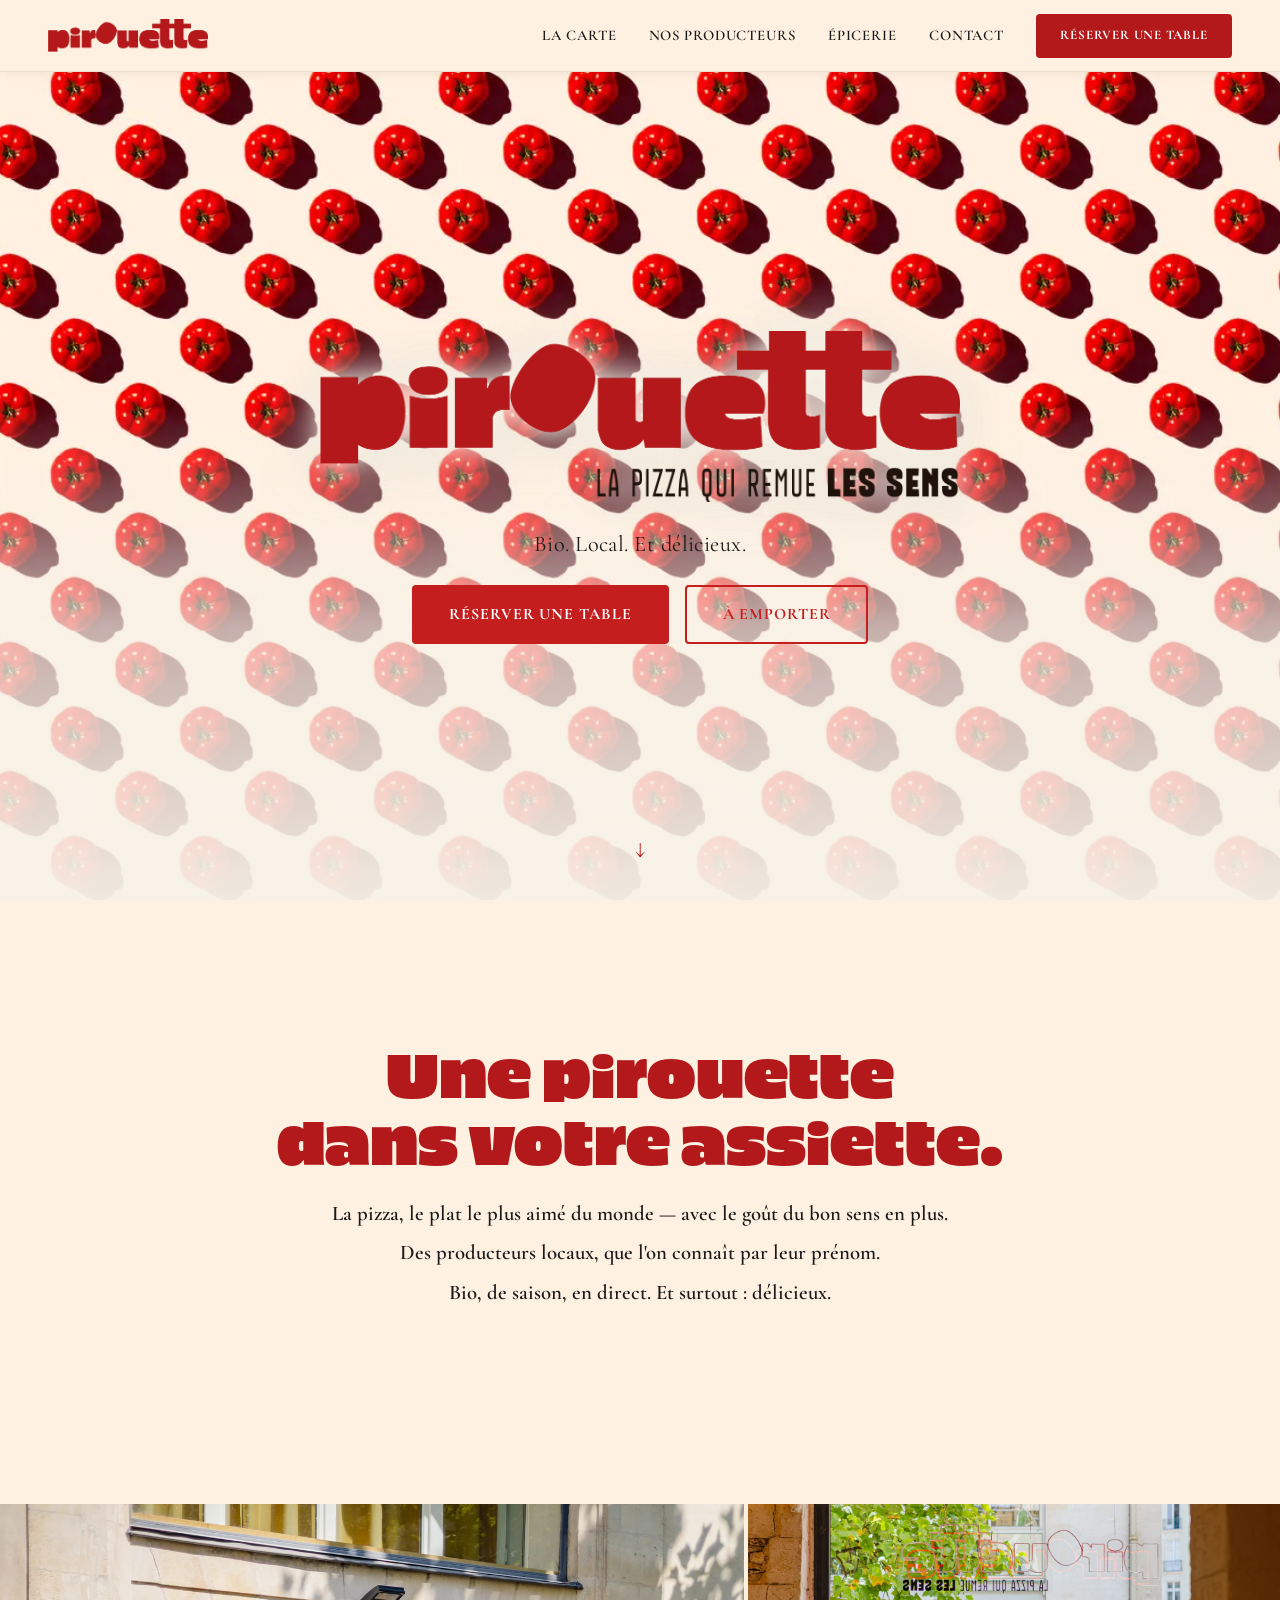
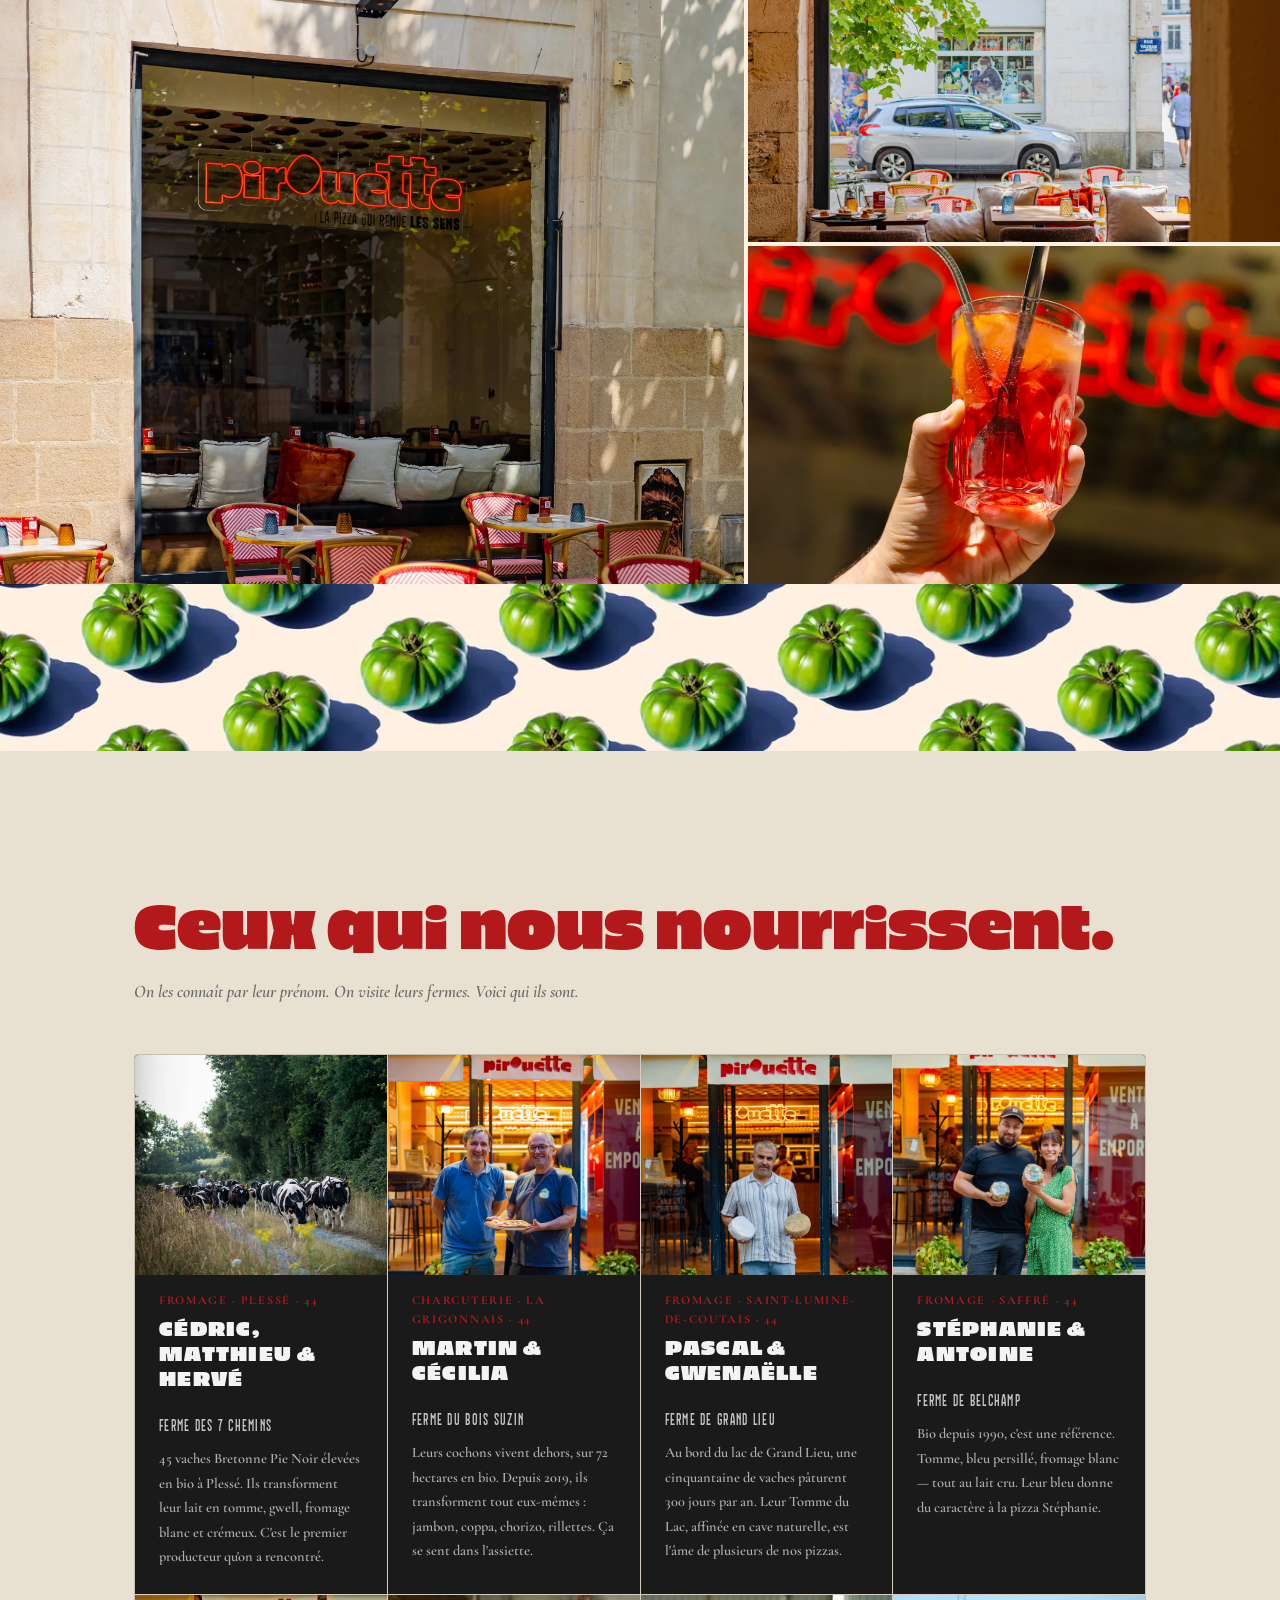
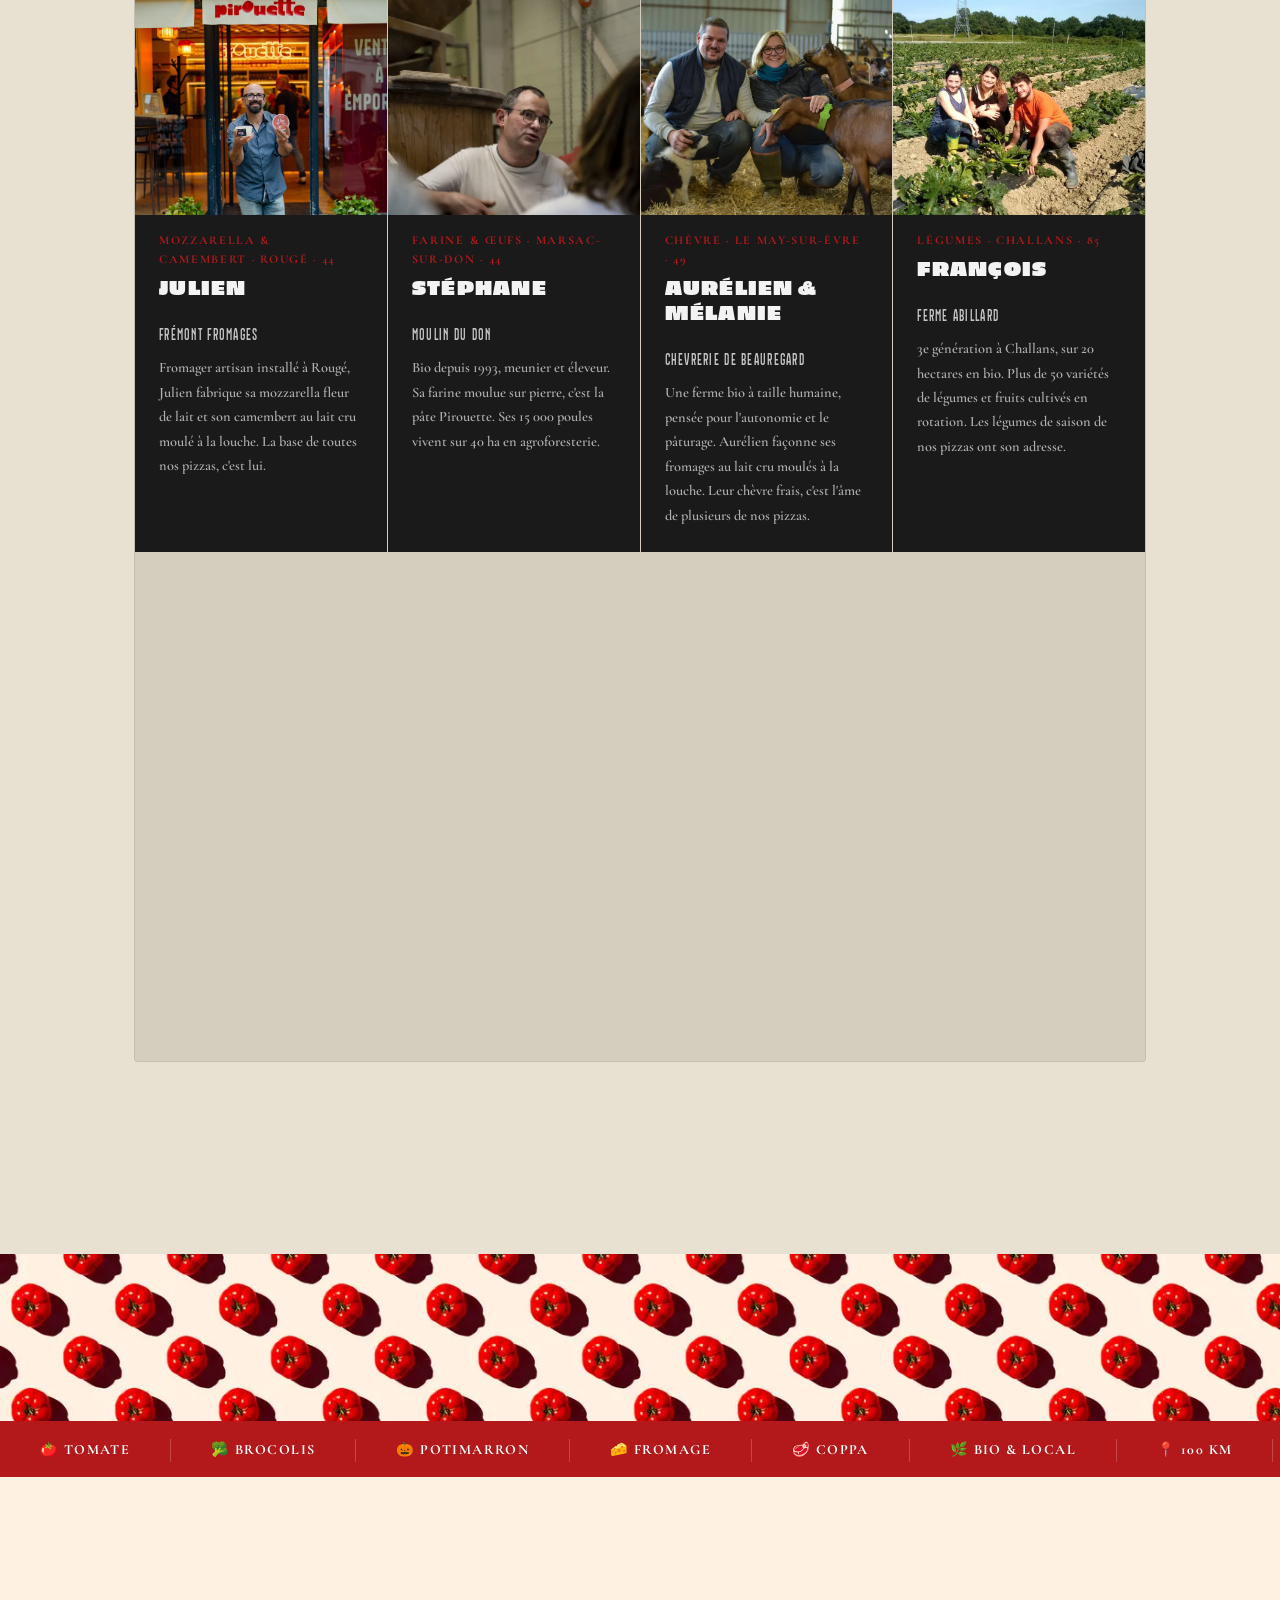
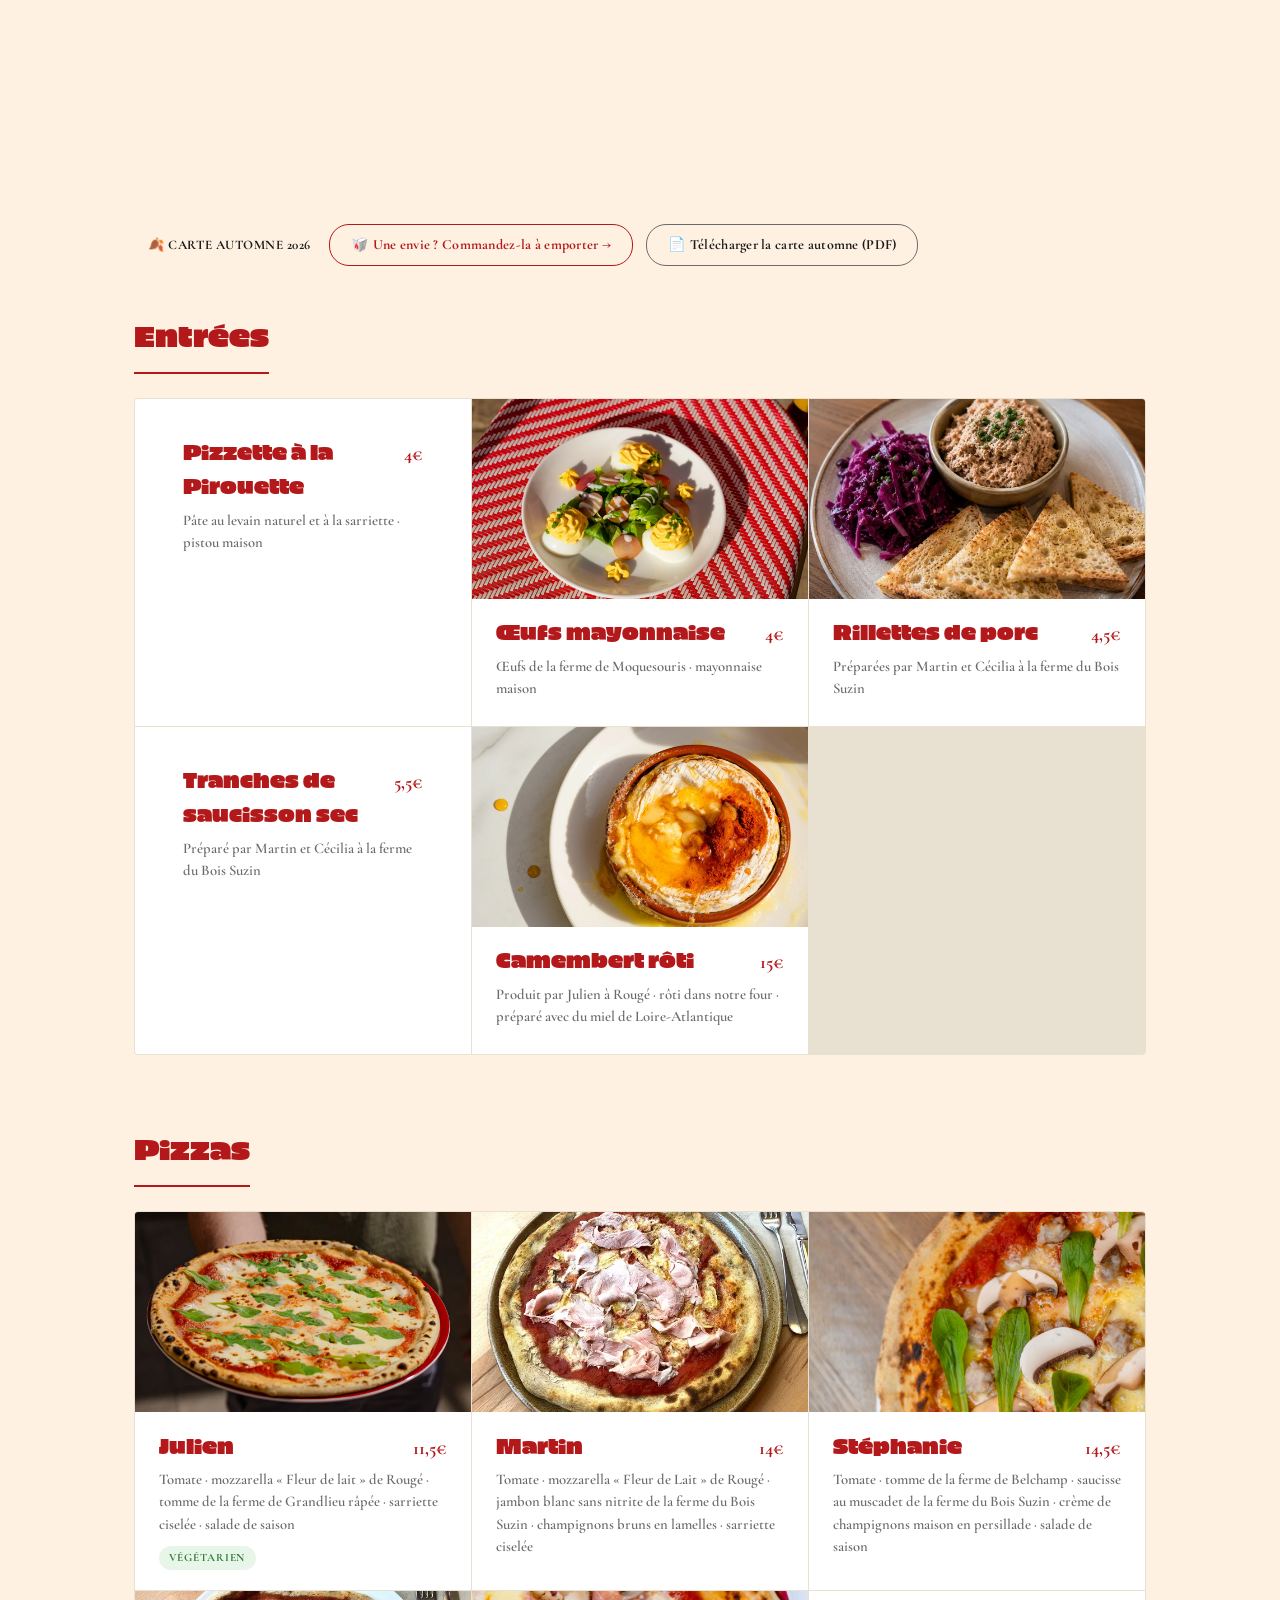
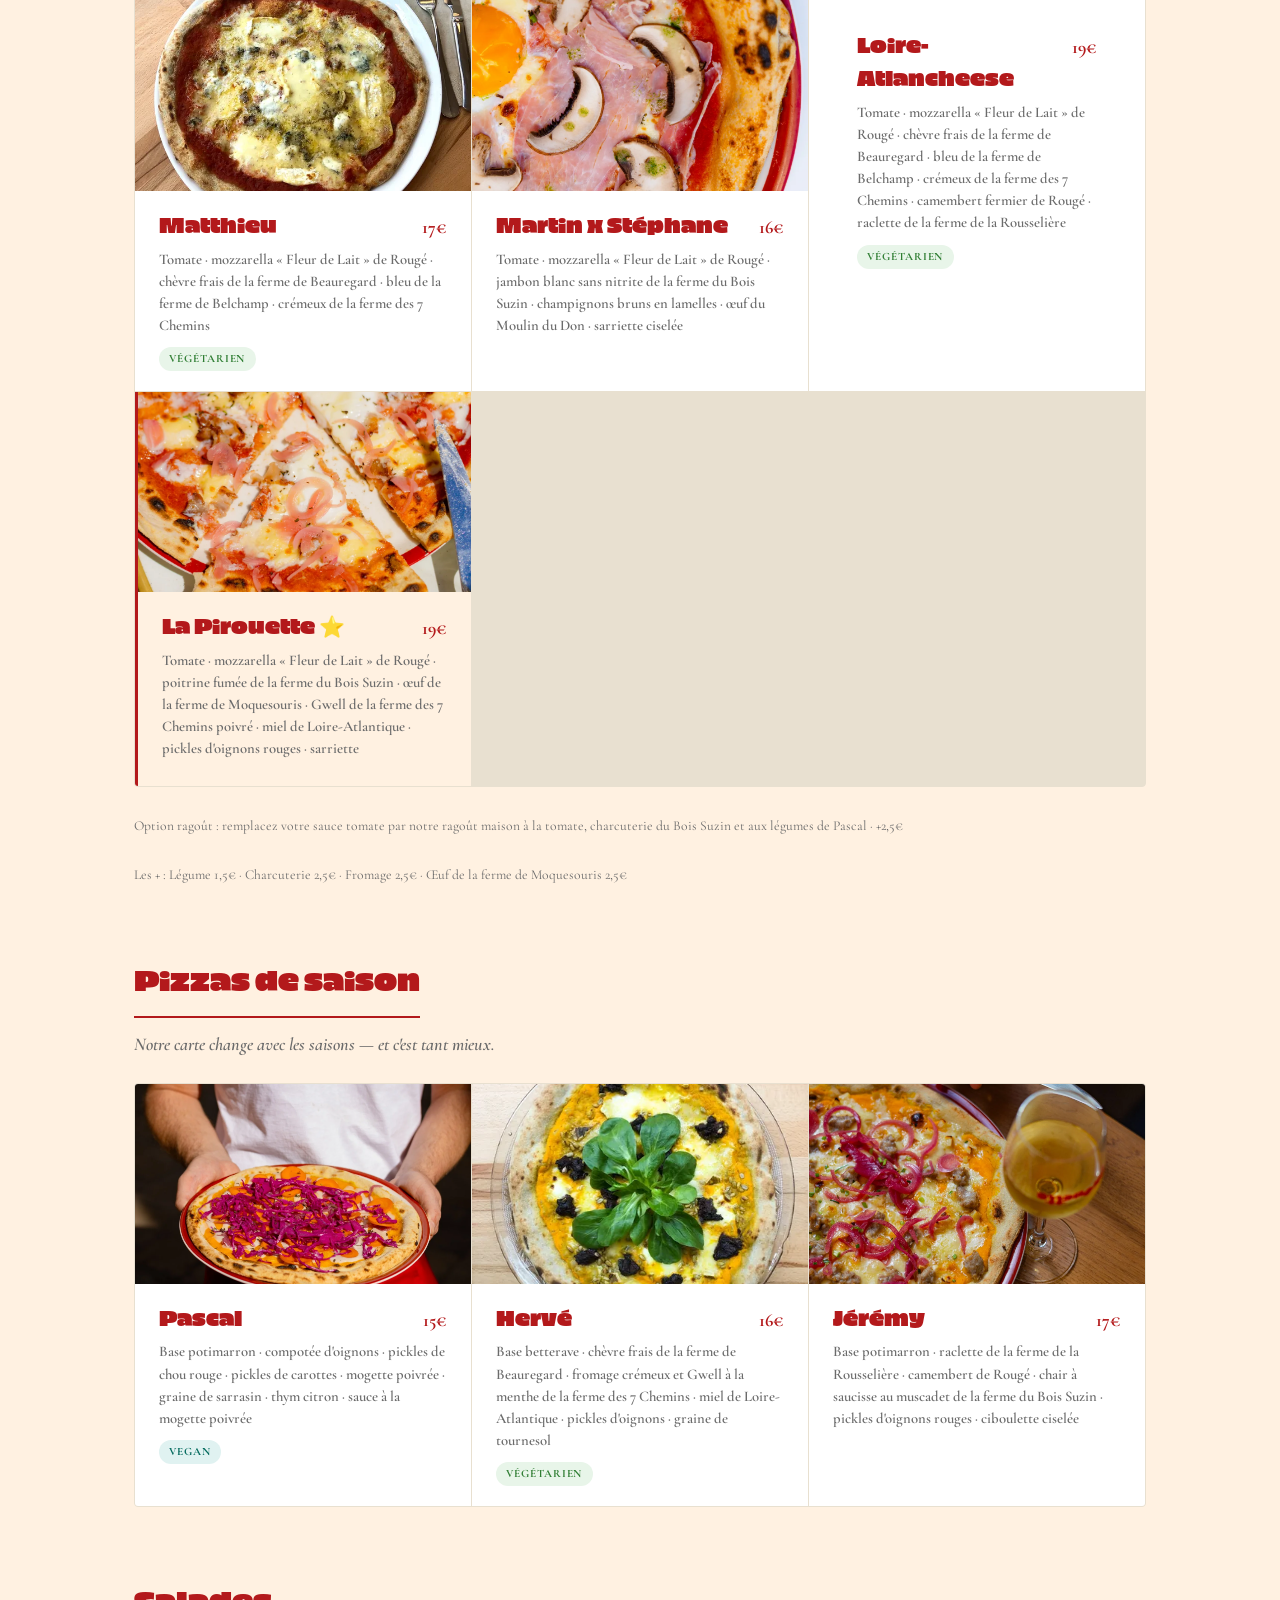
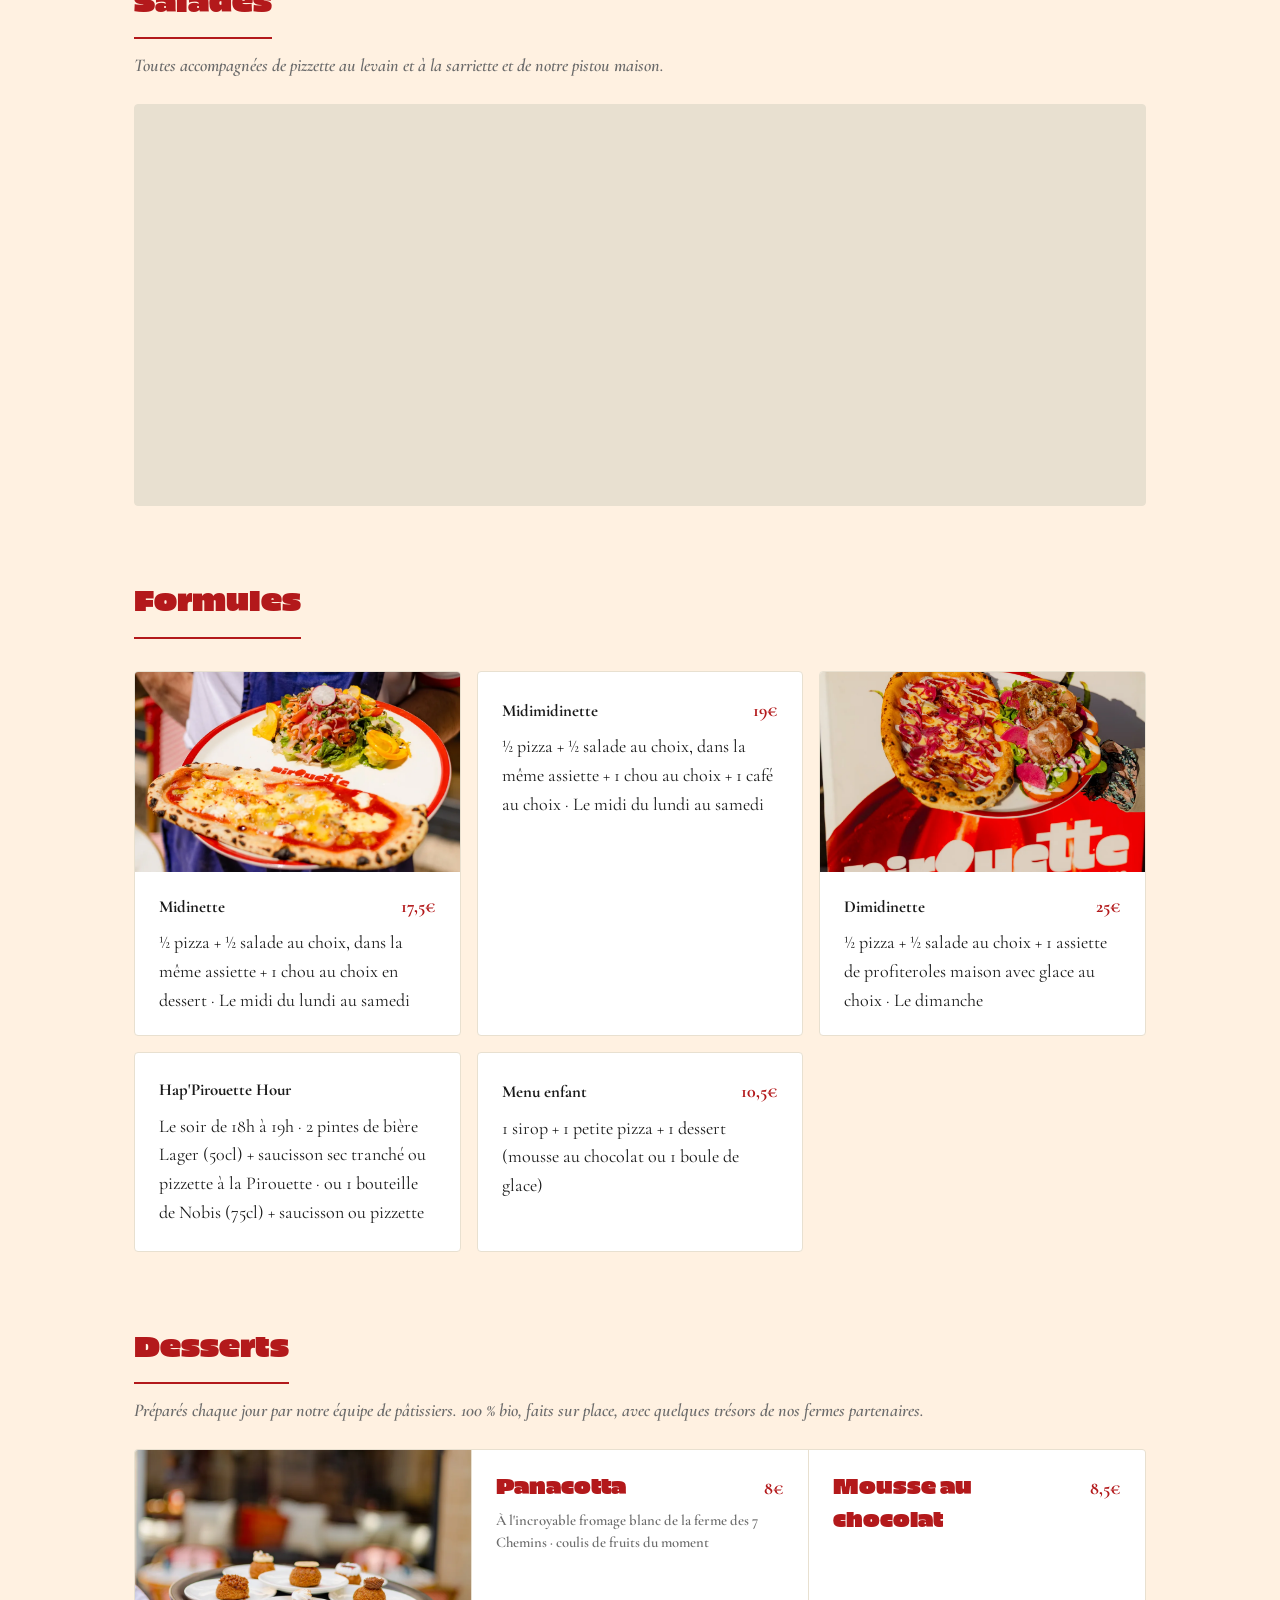
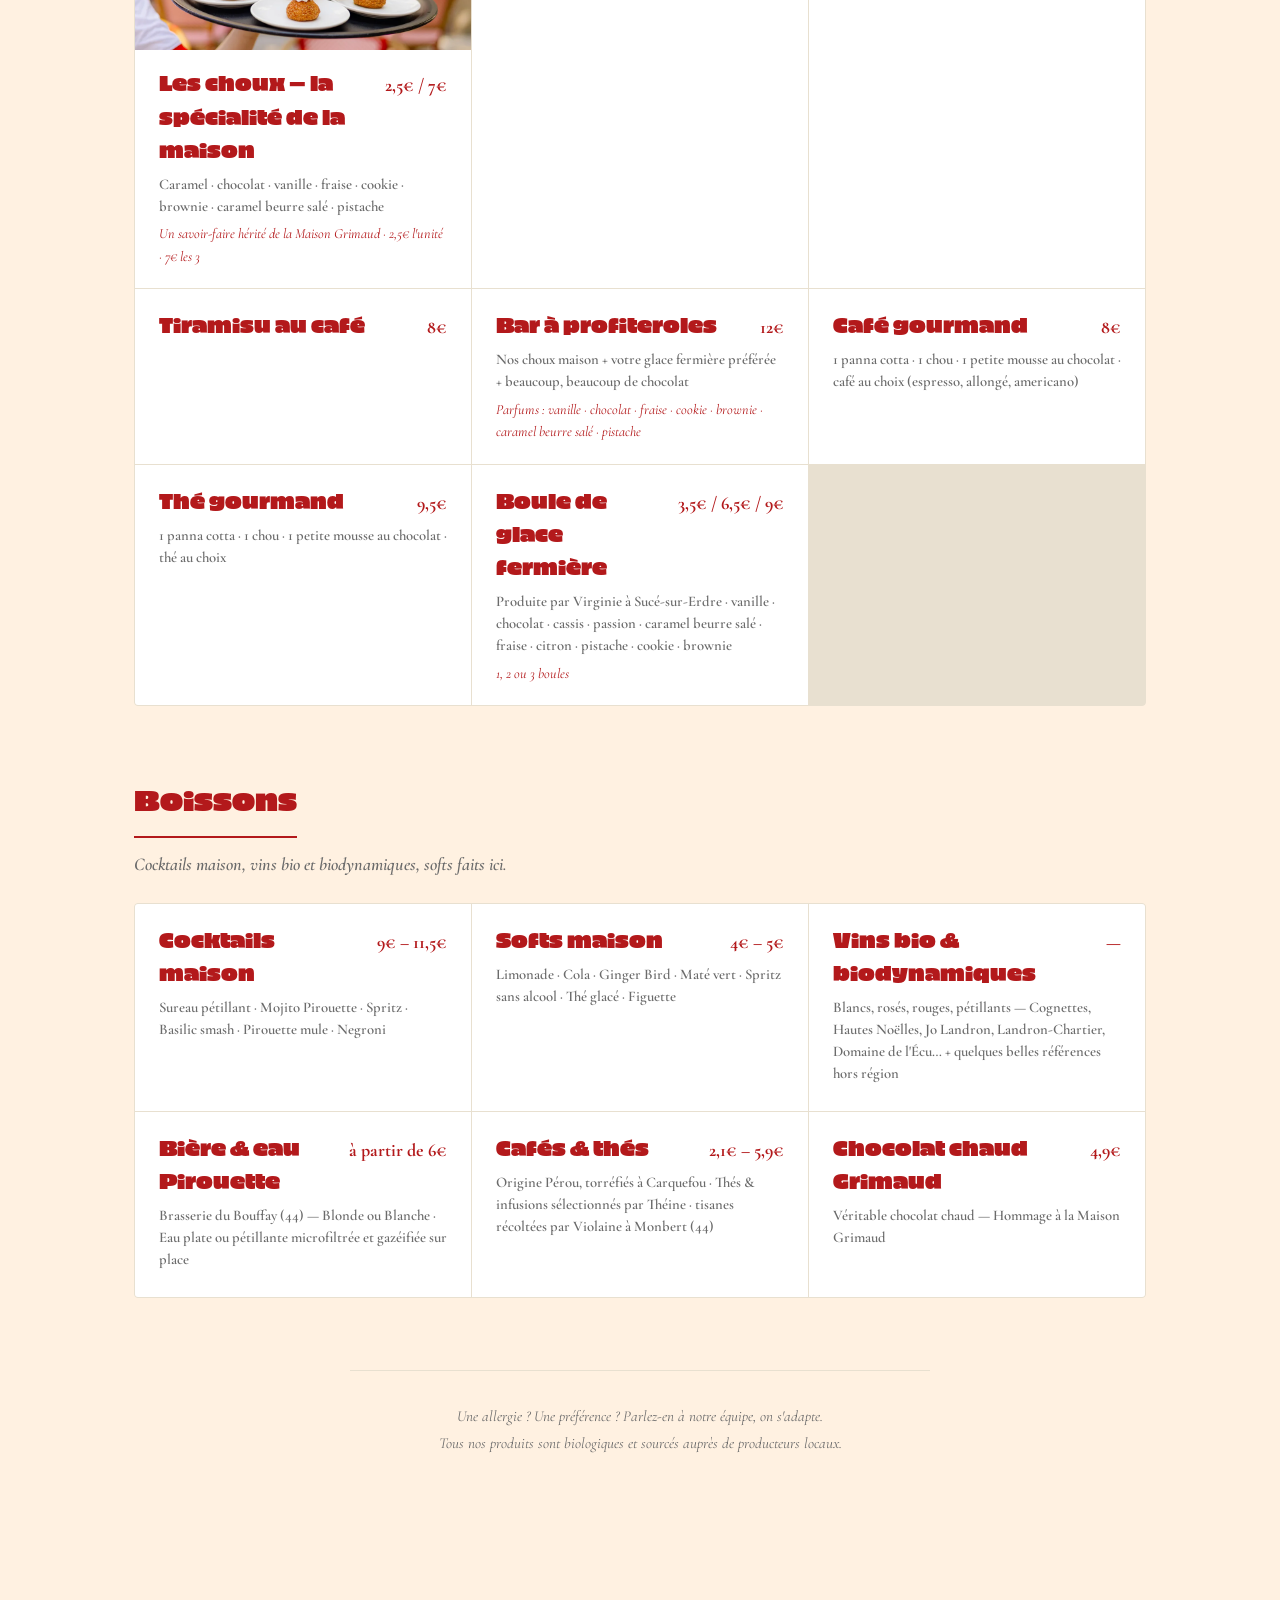
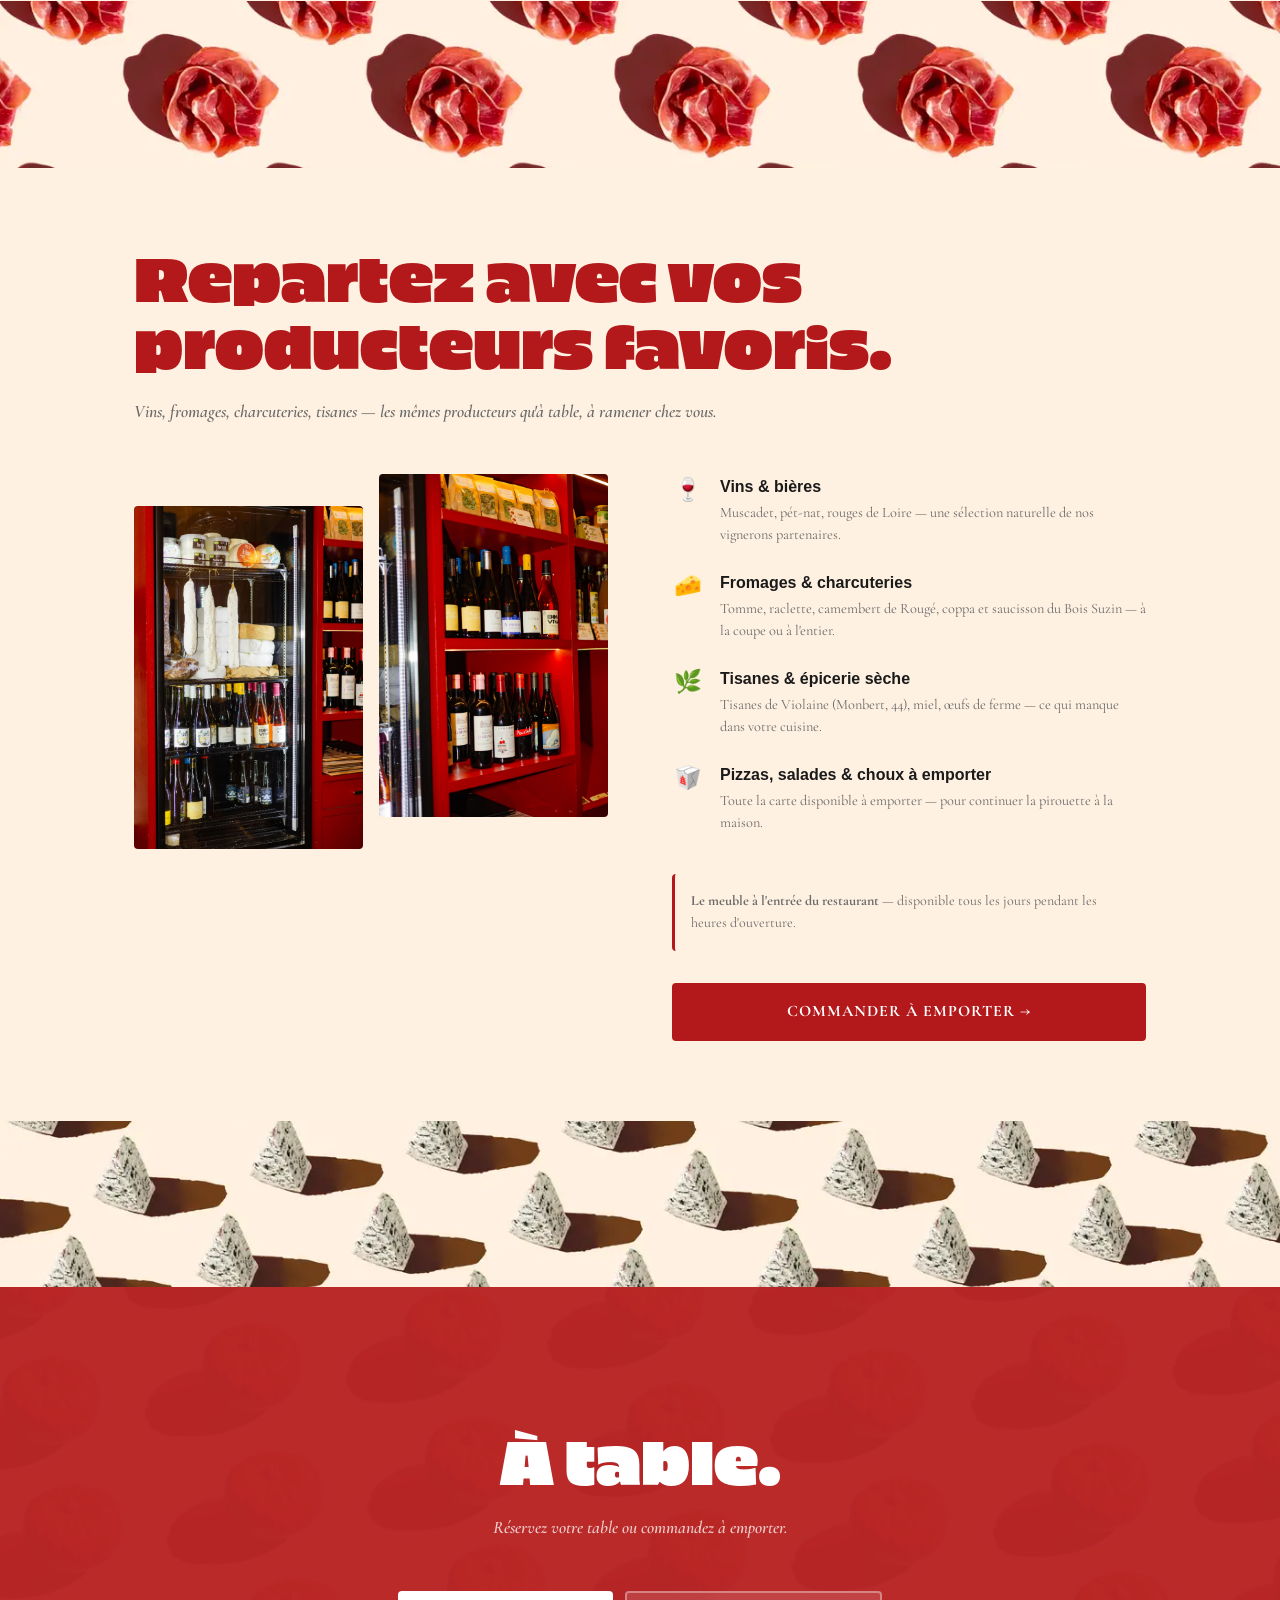
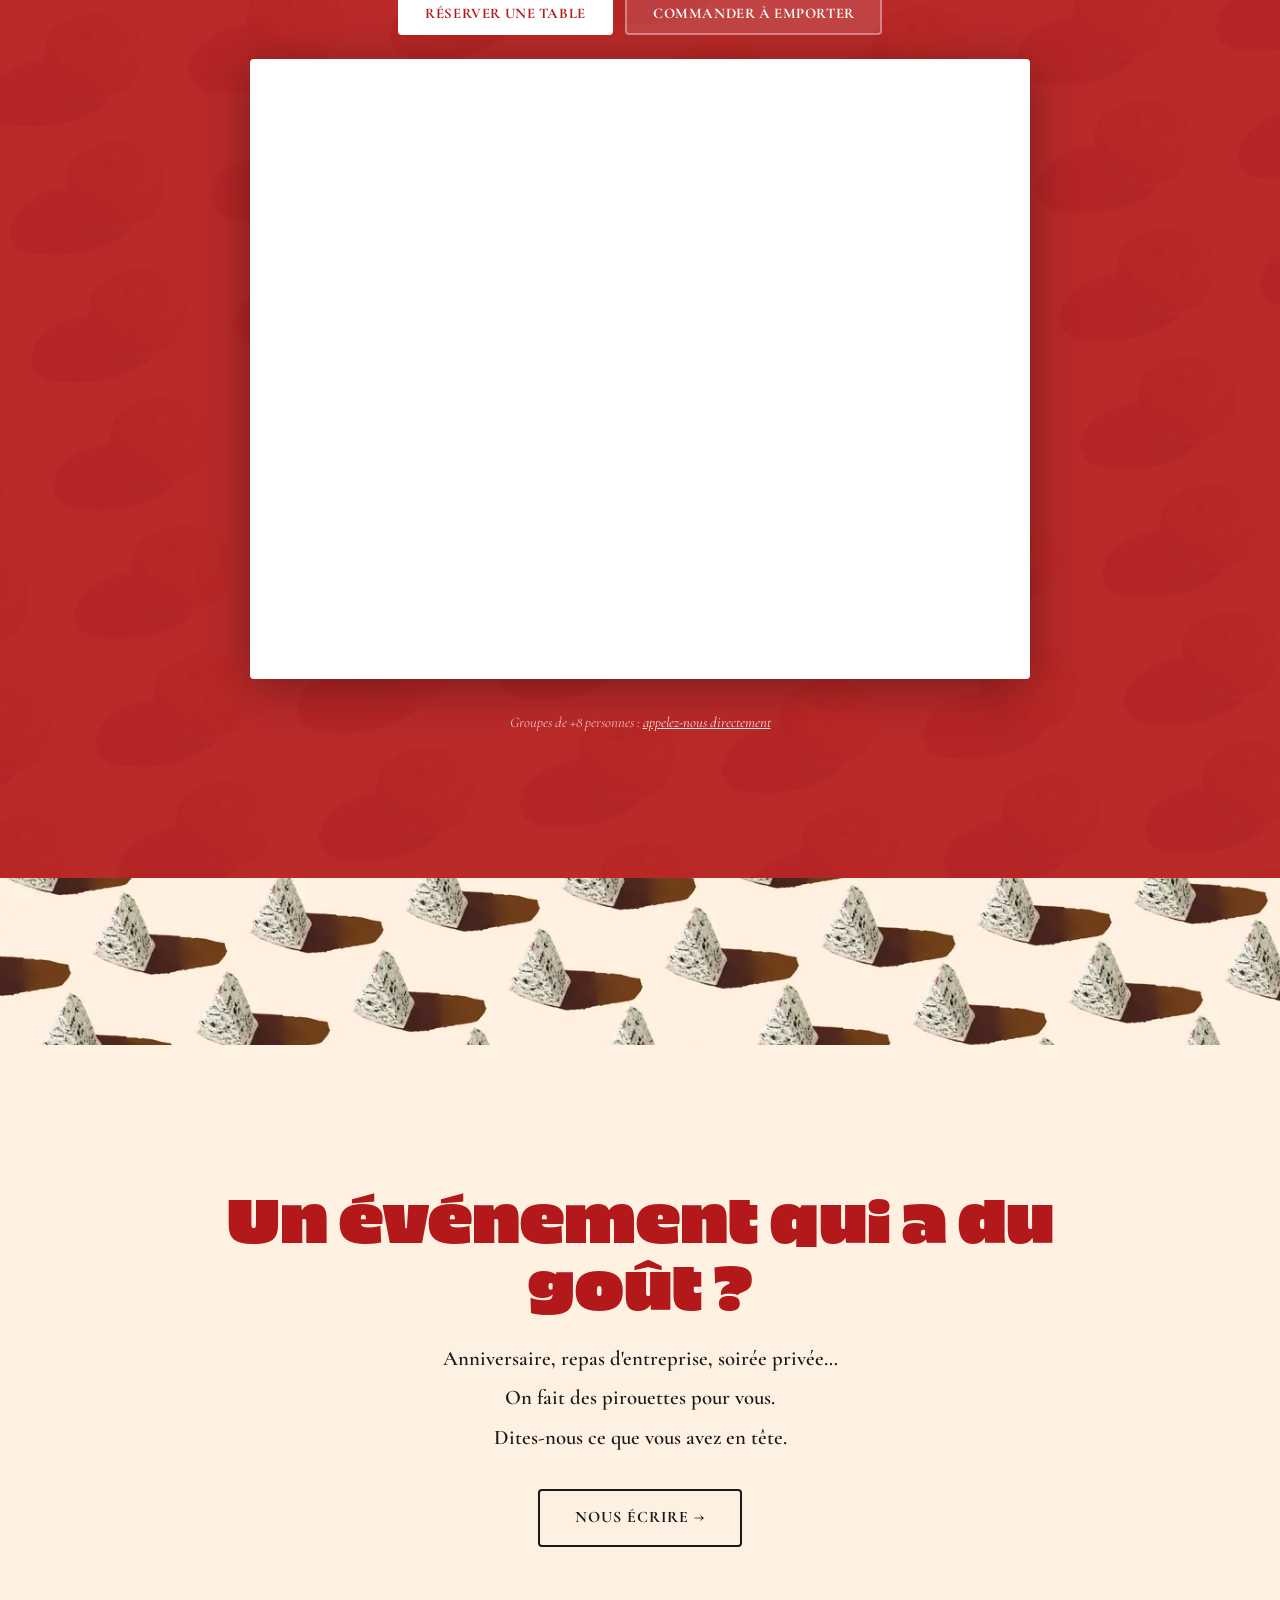
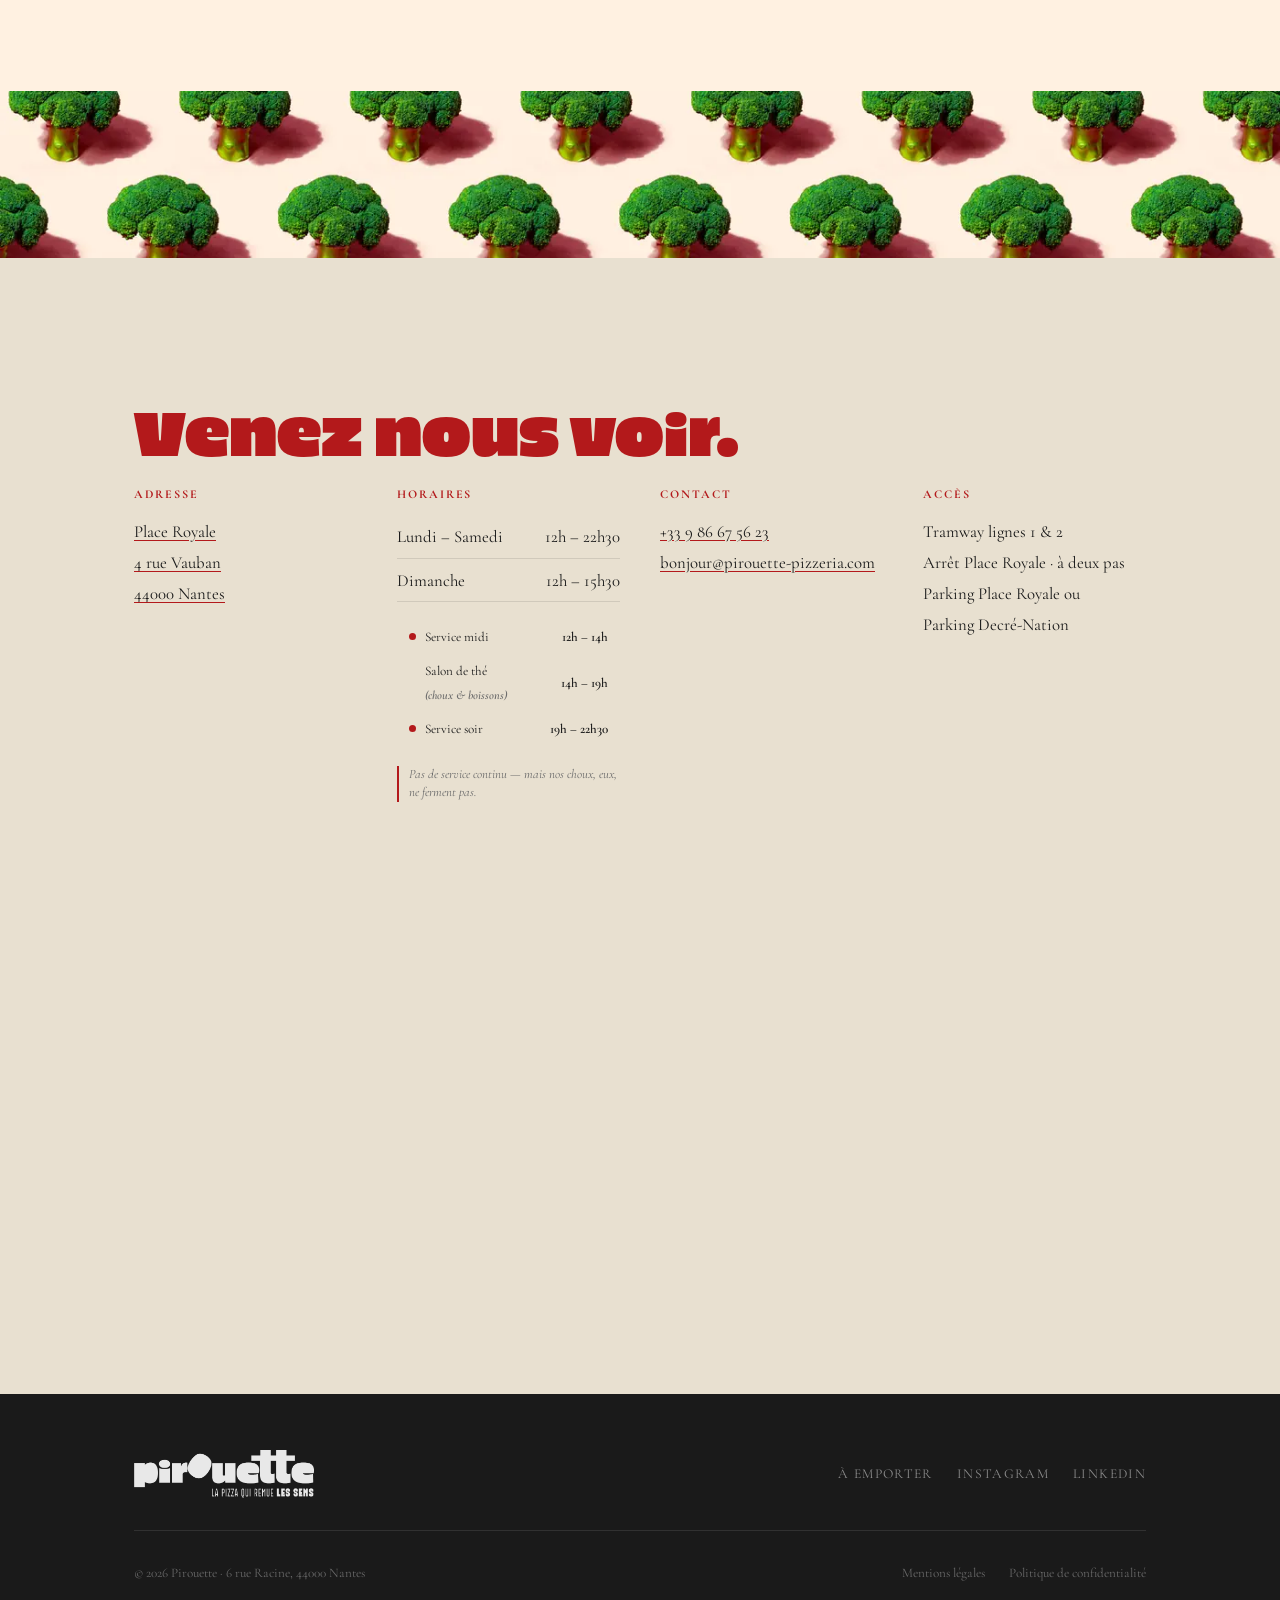
==== index.html @ c12cd7f9 "Photos : œufs mayonnaise, Martin x Stéphane, Stéphanie, Julien, Dimidinette" ====
<!DOCTYPE html>
<html lang="fr">
<head>
  <meta charset="UTF-8" />
  <meta name="viewport" content="width=device-width, initial-scale=1.0" />
  <title>Pirouette — La pizza qui remue les sens · Nantes</title>
  <meta name="description" content="Pizzeria à Nantes. Pizzas au levain, produits bio et locaux sourcés en direct auprès de producteurs locaux. Réservation en ligne." />
  <link rel="canonical" href="https://www.pirouette-pizzeria.com/" />

  <!-- Open Graph — partage WhatsApp, LinkedIn, Facebook -->
  <meta property="og:type"        content="restaurant" />
  <meta property="og:site_name"   content="Pirouette" />
  <meta property="og:locale"      content="fr_FR" />
  <meta property="og:url"         content="https://www.pirouette-pizzeria.com/" />
  <meta property="og:title"       content="Pirouette — La pizza qui remue les sens · Nantes" />
  <meta property="og:description" content="Pizzas au levain, produits bio et locaux à moins de 100 km. Des producteurs que l'on connaît par leur prénom. Place Royale, Nantes." />
  <meta property="og:image"       content="https://www.pirouette-pizzeria.com/assets/og-image.jpg" />
  <meta property="og:image:width"  content="1200" />
  <meta property="og:image:height" content="630" />
  <meta property="og:image:alt"   content="Pirouette — Pizzeria à Nantes" />

  <!-- Twitter Card (utilisé aussi par WhatsApp et iMessage) -->
  <meta name="twitter:card"        content="summary_large_image" />
  <meta name="twitter:title"       content="Pirouette — La pizza qui remue les sens · Nantes" />
  <meta name="twitter:description" content="Pizzas au levain, produits bio et locaux à moins de 100 km. Place Royale, Nantes." />
  <meta name="twitter:image"       content="https://www.pirouette-pizzeria.com/assets/og-image.jpg" />
  <!-- Google Analytics GA4 -->
  <script async src="https://www.googletagmanager.com/gtag/js?id=G-47CC5P32QP"></script>
  <script>
    window.dataLayer = window.dataLayer || [];
    function gtag(){dataLayer.push(arguments);}
    gtag('js', new Date());
    gtag('config', 'G-47CC5P32QP');
  </script>

  <script src="https://identity.netlify.com/v1/netlify-identity-widget.js"></script>
  <link rel="preconnect" href="https://fonts.googleapis.com" />
  <link rel="preconnect" href="https://fonts.gstatic.com" crossorigin />
  <link rel="preload" as="style" href="https://fonts.googleapis.com/css2?family=Cormorant+Garamond:ital,wght@0,400;0,600;0,700;1,400;1,600&display=swap" />
  <link href="https://fonts.googleapis.com/css2?family=Cormorant+Garamond:ital,wght@0,400;0,600;0,700;1,400;1,600&display=swap" rel="stylesheet" media="print" onload="this.media='all'" />
  <noscript><link href="https://fonts.googleapis.com/css2?family=Cormorant+Garamond:ital,wght@0,400;0,600;0,700;1,400;1,600&display=swap" rel="stylesheet" /></noscript>
  <link rel="icon" type="image/x-icon" href="assets/favicon.ico" />
  <link rel="icon" type="image/png" sizes="200x200" href="assets/favicon-200.png" />
  <link rel="apple-touch-icon" href="assets/favicon-200.png" />
  <link rel="stylesheet" href="style.css" />

  <!-- Données structurées JSON-LD — Restaurant -->
  <script type="application/ld+json">
  {
    "@context": "https://schema.org",
    "@type": "Restaurant",
    "name": "Pirouette",
    "legalName": "PHILIA",
    "description": "Pizzeria à Nantes. Pizzas au levain naturel, produits bio et locaux sourcés en direct auprès de producteurs à moins de 100 km.",
    "url": "https://www.pirouette-pizzeria.com",
    "telephone": "+33986675623",
    "email": "bonjour@pirouette-pizzeria.com",
    "servesCuisine": ["Pizza", "Cuisine italienne", "Bio & local"],
    "priceRange": "€€",
    "acceptsReservations": true,
    "currenciesAccepted": "EUR",
    "address": {
      "@type": "PostalAddress",
      "streetAddress": "6 rue Racine",
      "addressLocality": "Nantes",
      "postalCode": "44000",
      "addressCountry": "FR"
    },
    "geo": {
      "@type": "GeoCoordinates",
      "latitude": 47.2150,
      "longitude": -1.5588
    },
    "openingHoursSpecification": [
      {
        "@type": "OpeningHoursSpecification",
        "dayOfWeek": ["Monday","Tuesday","Wednesday","Thursday","Friday","Saturday"],
        "opens": "12:00",
        "closes": "22:30"
      },
      {
        "@type": "OpeningHoursSpecification",
        "dayOfWeek": ["Sunday"],
        "opens": "12:00",
        "closes": "15:30"
      }
    ],
    "sameAs": [
      "https://www.instagram.com/pirouette.nantes/",
      "https://www.linkedin.com/company/pirouette-pizzeria"
    ],
    "image": "https://www.pirouette-pizzeria.com/assets/logo-signat.png",
    "logo": "https://www.pirouette-pizzeria.com/assets/logo-seul.png",
    "menu": "https://www.pirouette-pizzeria.com/#carte",
    "hasMap": "https://maps.app.goo.gl/W5QTyNeT8FnSxZEU7"
  }
  </script>
</head>
<body>

  <!-- NAV -->
  <nav class="nav" id="nav">
    <a href="#hero" class="nav__logo">
      <picture><source srcset="assets/logo-seul.webp" type="image/webp"><img src="assets/logo-seul.png" alt="Pirouette" /></picture>
    </a>
    <ul class="nav__links">
      <li><a href="#carte">La carte</a></li>
      <li><a href="#producteurs">Nos producteurs</a></li>
      <li><a href="#epicerie">Épicerie</a></li>
      <li><a href="#infos">Contact</a></li>
    </ul>
    <a href="https://foodcollect.fr/store/pizzeriapirouette/reserver" target="_blank" rel="noopener" class="btn btn--nav">Réserver une table</a>
    <button class="nav__burger" aria-label="Menu">&#9776;</button>
  </nav>

  <!-- HERO -->
  <section class="hero" id="hero">
    <!-- Pattern vivant — généré par JS -->
    <div class="hero__living-pattern" id="livingPattern"></div>
    <div class="hero__overlay"></div>
    <div class="hero__content">
      <h1 class="hero__logo-wrap">
        <picture><source srcset="assets/logo-signat.webp" type="image/webp"><img src="assets/logo-signat.png" alt="Pirouette — La pizza qui remue les sens" class="hero__logo" fetchpriority="high" /></picture>
      </h1>
      <p class="hero__sub">Bio. Local. Et délicieux.</p>
      <div class="hero__ctas">
        <a href="https://foodcollect.fr/store/pizzeriapirouette/reserver" target="_blank" rel="noopener" class="btn btn--primary">Réserver une table</a>
        <a href="https://commande-en-ligne.laddition.com/commande-en-ligne/pirouette" target="_blank" rel="noopener" class="btn btn--secondary">À emporter</a>
      </div>
    </div>
    <div class="hero__scroll-hint">↓</div>
  </section>

  <!-- CONCEPT -->
  <section class="concept" id="concept">
    <div class="container">
      <h2 class="section-title">Une pirouette<br>dans votre assiette.</h2>
      <p class="concept__text">
        La pizza, le plat le plus aimé du monde — avec le goût du bon sens en plus.<br>
        Des producteurs locaux, que l'on connaît par leur prénom.<br>
        Bio, de saison, en direct. Et surtout : délicieux.
      </p>
    </div>
  </section>

  <!-- LIEU — galerie photos restaurant -->
  <section class="lieu">
    <div class="lieu__grid">
      <div class="lieu__item lieu__item--tall">
        <picture><source srcset="assets/lieu-facade.webp" type="image/webp"><img src="assets/lieu-facade.webp" alt="Façade Pirouette — terrasse Place Royale, Nantes" class="lieu__img" loading="lazy" style="object-position: center top" /></picture>
      </div>
      <div class="lieu__item">
        <picture><source srcset="assets/lieu-interieur.webp" type="image/webp"><img src="assets/lieu-interieur.webp" alt="Salle Pirouette — vue intérieure" class="lieu__img" loading="lazy" /></picture>
      </div>
      <div class="lieu__item">
        <picture><source srcset="assets/lieu-cocktail.webp" type="image/webp"><img src="assets/lieu-cocktail.webp" alt="Cocktail Pirouette devant le néon" class="lieu__img" loading="lazy" /></picture>
      </div>
    </div>
  </section>

  <!-- TRANSITION — bande pattern fixe -->
  <div class="section-transition section-transition--rect" data-pattern></div>

  <!-- PRODUCTEURS -->
  <section class="producteurs" id="producteurs">
    <div class="container">
      <div class="section-header">
        <h2 class="section-title">Ceux qui nous nourrissent.</h2>
        <p class="section-sub">On les connaît par leur prénom. On visite leurs fermes. Voici qui ils sont.</p>
      </div>
      <div class="producteurs__grid">

        <!-- Cédric — Ferme des 7 Chemins -->
        <div class="prod-card">
          <div class="prod-card__photo">
            <picture><source srcset="assets/photo-cedric.webp" type="image/webp"><img src="assets/photo-cedric.jpg" alt="Ferme des 7 Chemins" class="prod-card__portrait"  loading="lazy" /></picture>
          </div>
          <div class="prod-card__body">
            <div class="prod-card__tag">Fromage · Plessé · 44</div>
            <h3 class="prod-card__name"><span class="prod-card__prenom">Cédric, Matthieu & Hervé</span><br>Ferme des 7 Chemins</h3>
            <p class="prod-card__text">45 vaches Bretonne Pie Noir élevées en bio à Plessé. Ils transforment leur lait en tomme, gwell, fromage blanc et crémeux. C'est le premier producteur qu'on a rencontré.</p>
          </div>
        </div>

        <!-- Martin — Ferme du Bois Suzin -->
        <div class="prod-card">
          <div class="prod-card__photo">
            <picture><source srcset="assets/photo-martin.webp" type="image/webp"><img src="assets/photo-martin.jpg" alt="Martin Briand" class="prod-card__portrait"  loading="lazy" /></picture>
          </div>
          <div class="prod-card__body">
            <div class="prod-card__tag">Charcuterie · La Grigonnais · 44</div>
            <h3 class="prod-card__name"><span class="prod-card__prenom">Martin & Cécilia</span><br>Ferme du Bois Suzin</h3>
            <p class="prod-card__text">Leurs cochons vivent dehors, sur 72 hectares en bio. Depuis 2019, ils transforment tout eux-mêmes : jambon, coppa, chorizo, rillettes. Ça se sent dans l'assiette.</p>
          </div>
        </div>

        <!-- Pascal & Gwenaëlle — Ferme de Grand Lieu -->
        <div class="prod-card">
          <div class="prod-card__photo">
            <picture><source srcset="assets/photo-julien.webp" type="image/webp"><img src="assets/photo-julien.jpeg" alt="Pascal et Gwenaëlle — Ferme de Grand Lieu" class="prod-card__portrait"  loading="lazy" /></picture>
          </div>
          <div class="prod-card__body">
            <div class="prod-card__tag">Fromage · Saint-Lumine-de-Coutais · 44</div>
            <h3 class="prod-card__name"><span class="prod-card__prenom">Pascal & Gwenaëlle</span><br>Ferme de Grand Lieu</h3>
            <p class="prod-card__text">Au bord du lac de Grand Lieu, une cinquantaine de vaches pâturent 300 jours par an. Leur Tomme du Lac, affinée en cave naturelle, est l'âme de plusieurs de nos pizzas.</p>
          </div>
        </div>

        <!-- Stéphanie — Ferme de Belchamp -->
        <div class="prod-card">
          <div class="prod-card__photo">
            <picture><source srcset="assets/photo-stephanie-antoine.webp" type="image/webp"><img src="assets/photo-stephanie-antoine.jpg" alt="Stéphanie & Antoine — Ferme de Belchamp" class="prod-card__portrait" style="object-position: center 20%;"  loading="lazy" /></picture>
          </div>
          <div class="prod-card__body">
            <div class="prod-card__tag">Fromage · Saffré · 44</div>
            <h3 class="prod-card__name"><span class="prod-card__prenom">Stéphanie & Antoine</span><br>Ferme de Belchamp</h3>
            <p class="prod-card__text">Bio depuis 1990, c'est une référence. Tomme, bleu persillé, fromage blanc — tout au lait cru. Leur bleu donne du caractère à la pizza Stéphanie.</p>
          </div>
        </div>

        <!-- Julien — Frémont Fromages, Rougé -->
        <div class="prod-card">
          <div class="prod-card__photo">
            <picture><source srcset="assets/photo-pascal-gwenaelle.webp" type="image/webp"><img src="assets/photo-pascal-gwenaelle.jpg" alt="Julien Frémont" class="prod-card__portrait" style="object-position: center 15%;"  loading="lazy" /></picture>
          </div>
          <div class="prod-card__body">
            <div class="prod-card__tag">Mozzarella & Camembert · Rougé · 44</div>
            <h3 class="prod-card__name"><span class="prod-card__prenom">Julien</span><br>Frémont Fromages</h3>
            <p class="prod-card__text">Fromager artisan installé à Rougé, Julien fabrique sa mozzarella fleur de lait et son camembert au lait cru moulé à la louche. La base de toutes nos pizzas, c'est lui.</p>
          </div>
        </div>

        <!-- Stéphane — Moulin du Don -->
        <div class="prod-card">
          <div class="prod-card__photo">
            <picture><source srcset="assets/photo-stephane.webp" type="image/webp"><img src="assets/photo-stephane.jpg" alt="Stéphane Lavigne" class="prod-card__portrait"  loading="lazy" /></picture>
          </div>
          <div class="prod-card__body">
            <div class="prod-card__tag">Farine & Œufs · Marsac-sur-Don · 44</div>
            <h3 class="prod-card__name"><span class="prod-card__prenom">Stéphane</span><br>Moulin du Don</h3>
            <p class="prod-card__text">Bio depuis 1993, meunier et éleveur. Sa farine moulue sur pierre, c'est la pâte Pirouette. Ses 15 000 poules vivent sur 40 ha en agroforesterie.</p>
          </div>
        </div>

        <!-- Aurélien — Chevrerie de Beauregard -->
        <div class="prod-card">
          <div class="prod-card__photo">
            <picture><source srcset="assets/photo-aurelien-melanie.webp" type="image/webp"><img src="assets/photo-aurelien-melanie.jpg" alt="Aurélien et Mélanie — Chevrerie de Beauregard" class="prod-card__portrait"  loading="lazy" /></picture>
          </div>
          <div class="prod-card__body">
            <div class="prod-card__tag">Chèvre · Le May-sur-Èvre · 49</div>
            <h3 class="prod-card__name"><span class="prod-card__prenom">Aurélien & Mélanie</span><br>Chevrerie de Beauregard</h3>
            <p class="prod-card__text">Une ferme bio à taille humaine, pensée pour l'autonomie et le pâturage. Aurélien façonne ses fromages au lait cru moulés à la louche. Leur chèvre frais, c'est l'âme de plusieurs de nos pizzas.</p>
          </div>
        </div>

        <!-- François — Ferme Abillard -->
        <div class="prod-card">
          <div class="prod-card__photo">
            <picture><source srcset="assets/photo-francois.webp" type="image/webp"><img src="assets/photo-francois.jpg" alt="François Abillard" class="prod-card__portrait"  loading="lazy" /></picture>
          </div>
          <div class="prod-card__body">
            <div class="prod-card__tag">Légumes · Challans · 85</div>
            <h3 class="prod-card__name"><span class="prod-card__prenom">François</span><br>Ferme Abillard</h3>
            <p class="prod-card__text">3e génération à Challans, sur 20 hectares en bio. Plus de 50 variétés de légumes et fruits cultivés en rotation. Les légumes de saison de nos pizzas ont son adresse.</p>
          </div>
        </div>

        <!-- Fred — Domaine de l'Écu -->
        <div class="prod-card">
          <div class="prod-card__photo">
            <picture><source srcset="assets/photo-fred.webp" type="image/webp"><img src="assets/photo-fred.jpg" alt="Fred Niger — Domaine de l'Écu" class="prod-card__portrait"  loading="lazy" /></picture>
          </div>
          <div class="prod-card__body">
            <div class="prod-card__tag">Vins biodynamiques · Le Landreau · 44</div>
            <h3 class="prod-card__name"><span class="prod-card__prenom">Fred</span><br>Domaine de l'Écu</h3>
            <p class="prod-card__text">Vigneron biodynamique en Muscadet depuis des décennies, Fred Niger travaille ses argiles et ses gneiss sans intrants. Son Nobis est sur toutes nos tables.</p>
          </div>
        </div>

      </div>
    </div>
  </section>

  <!-- TRANSITION — bande pattern fixe -->
  <div class="section-transition section-transition--rect" data-pattern></div>

  <!-- CARTE -->
  <section class="carte" id="carte">
    <div class="container">
      <div class="section-header">
        <h2 class="section-title">La carte.</h2>
        <p class="section-sub">Pâte au levain naturel, pétrie chaque matin.<br>Chaque pizza porte le prénom du producteur qui l'inspire.</p>
        <span class="carte__saison-badge">🍂 Carte automne 2026</span>
        <a href="https://commande-en-ligne.laddition.com/commande-en-ligne/pirouette" target="_blank" rel="noopener" class="carte__emporter-banner">🥡 Une envie ? Commandez-la à emporter →</a>
        <a href="assets/carte-pirouette.pdf" target="_blank" rel="noopener" class="carte__pdf-link">📄 Télécharger la carte automne (PDF)</a>
      </div>

      <!-- ENTRÉES -->
      <div class="carte__category">
        <h3 class="carte__cat-title">Entrées</h3>
        <div class="carte__grid">
          <div class="pizza-card">
            <div class="pizza-card__content">
              <div class="pizza-card__header"><span class="pizza-card__name">Pizzette à la Pirouette</span><span class="pizza-card__price">4€</span></div>
              <p class="pizza-card__ingr">Pâte au levain naturel et à la sarriette · pistou maison</p>
            </div>
          </div>
          <div class="pizza-card pizza-card--photo">
            <picture><source srcset="assets/entree-oeuf-mayonnaise.webp" type="image/webp"><img src="assets/entree-oeuf-mayonnaise.jpg" alt="Œufs mayonnaise" class="pizza-card__img" loading="lazy" /></picture>
            <div class="pizza-card__content">
              <div class="pizza-card__header"><span class="pizza-card__name">Œufs mayonnaise</span><span class="pizza-card__price">4€</span></div>
              <p class="pizza-card__ingr">Œufs de la ferme de Moquesouris · mayonnaise maison</p>
            </div>
          </div>
          <div class="pizza-card pizza-card--photo">
            <picture><source srcset="assets/entree-rillette-porc.webp" type="image/webp"><img src="assets/entree-rillette-porc.png" alt="Rillettes de porc" class="pizza-card__img" loading="lazy" /></picture>
            <div class="pizza-card__content">
              <div class="pizza-card__header"><span class="pizza-card__name">Rillettes de porc</span><span class="pizza-card__price">4,5€</span></div>
              <p class="pizza-card__ingr">Préparées par Martin et Cécilia à la ferme du Bois Suzin</p>
            </div>
          </div>
          <div class="pizza-card">
            <div class="pizza-card__content">
              <div class="pizza-card__header"><span class="pizza-card__name">Tranches de saucisson sec</span><span class="pizza-card__price">5,5€</span></div>
              <p class="pizza-card__ingr">Préparé par Martin et Cécilia à la ferme du Bois Suzin</p>
            </div>
          </div>
          <div class="pizza-card pizza-card--photo">
            <picture><source srcset="assets/entree-camembert-roti.webp" type="image/webp"><img src="assets/entree-camembert-roti.jpg" alt="Camembert rôti" class="pizza-card__img" loading="lazy" /></picture>
            <div class="pizza-card__content">
              <div class="pizza-card__header"><span class="pizza-card__name">Camembert rôti</span><span class="pizza-card__price">15€</span></div>
              <p class="pizza-card__ingr">Produit par Julien à Rougé · rôti dans notre four · préparé avec du miel de Loire-Atlantique</p>
            </div>
          </div>
        </div>
      </div>

      <!-- PIZZAS PERMANENTES -->
      <div class="carte__category">
        <h3 class="carte__cat-title">Pizzas</h3>
        <div class="carte__grid">
          <div class="pizza-card pizza-card--photo">
            <picture><source srcset="assets/pizza-julien.webp" type="image/webp"><img src="assets/pizza-julien.jpg" alt="Pizza Julien" class="pizza-card__img" loading="lazy" /></picture>
            <div class="pizza-card__content">
              <div class="pizza-card__header"><span class="pizza-card__name">Julien</span><span class="pizza-card__price">11,5€</span></div>
              <p class="pizza-card__ingr">Tomate · mozzarella « Fleur de lait » de Rougé · tomme de la ferme de Grandlieu râpée · sarriette ciselée · salade de saison</p>
              <span class="badge badge--veg">Végétarien</span>
            </div>
          </div>
          <div class="pizza-card pizza-card--photo">
            <picture><source srcset="assets/pizza-martin.webp" type="image/webp"><img src="assets/pizza-martin.jpg" alt="Pizza Martin" class="pizza-card__img" loading="lazy" /></picture>
            <div class="pizza-card__content">
              <div class="pizza-card__header"><span class="pizza-card__name">Martin</span><span class="pizza-card__price">14€</span></div>
              <p class="pizza-card__ingr">Tomate · mozzarella « Fleur de Lait » de Rougé · jambon blanc sans nitrite de la ferme du Bois Suzin · champignons bruns en lamelles · sarriette ciselée</p>
            </div>
          </div>
          <div class="pizza-card pizza-card--photo">
            <picture><source srcset="assets/pizza-stephanie.webp" type="image/webp"><img src="assets/pizza-stephanie.jpg" alt="Pizza Stéphanie" class="pizza-card__img" loading="lazy" /></picture>
            <div class="pizza-card__content">
              <div class="pizza-card__header"><span class="pizza-card__name">Stéphanie</span><span class="pizza-card__price">14,5€</span></div>
              <p class="pizza-card__ingr">Tomate · tomme de la ferme de Belchamp · saucisse au muscadet de la ferme du Bois Suzin · crème de champignons maison en persillade · salade de saison</p>
            </div>
          </div>
          <div class="pizza-card pizza-card--photo">
            <picture><source srcset="assets/pizza-mathieu.webp" type="image/webp"><img src="assets/pizza-mathieu.jpg" alt="Pizza Matthieu" class="pizza-card__img" loading="lazy" /></picture>
            <div class="pizza-card__content">
              <div class="pizza-card__header"><span class="pizza-card__name">Matthieu</span><span class="pizza-card__price">17€</span></div>
              <p class="pizza-card__ingr">Tomate · mozzarella « Fleur de Lait » de Rougé · chèvre frais de la ferme de Beauregard · bleu de la ferme de Belchamp · crémeux de la ferme des 7 Chemins</p>
              <span class="badge badge--veg">Végétarien</span>
            </div>
          </div>
          <div class="pizza-card pizza-card--photo">
            <picture><source srcset="assets/pizza-martin-stephane.webp" type="image/webp"><img src="assets/pizza-martin-stephane.jpg" alt="Pizza Martin x Stéphane" class="pizza-card__img" loading="lazy" /></picture>
            <div class="pizza-card__content">
              <div class="pizza-card__header"><span class="pizza-card__name">Martin x Stéphane</span><span class="pizza-card__price">16€</span></div>
              <p class="pizza-card__ingr">Tomate · mozzarella « Fleur de Lait » de Rougé · jambon blanc sans nitrite de la ferme du Bois Suzin · champignons bruns en lamelles · œuf du Moulin du Don · sarriette ciselée</p>
            </div>
          </div>
          <div class="pizza-card">
            <div class="pizza-card__content">
              <div class="pizza-card__header"><span class="pizza-card__name">Loire-Atlancheese</span><span class="pizza-card__price">19€</span></div>
              <p class="pizza-card__ingr">Tomate · mozzarella « Fleur de Lait » de Rougé · chèvre frais de la ferme de Beauregard · bleu de la ferme de Belchamp · crémeux de la ferme des 7 Chemins · camembert fermier de Rougé · raclette de la ferme de la Rousselière</p>
              <span class="badge badge--veg">Végétarien</span>
            </div>
          </div>
          <div class="pizza-card pizza-card--photo pizza-card--signature">
            <picture><source srcset="assets/pizza-pirouette.webp" type="image/webp"><img src="assets/pizza-pirouette.webp" alt="La Pirouette" class="pizza-card__img" loading="lazy" /></picture>
            <div class="pizza-card__content">
              <div class="pizza-card__header"><span class="pizza-card__name">La Pirouette ⭐</span><span class="pizza-card__price">19€</span></div>
              <p class="pizza-card__ingr">Tomate · mozzarella « Fleur de Lait » de Rougé · poitrine fumée de la ferme du Bois Suzin · œuf de la ferme de Moquesouris · Gwell de la ferme des 7 Chemins poivré · miel de Loire-Atlantique · pickles d'oignons rouges · sarriette</p>
            </div>
          </div>
        </div>
        <p class="carte__cat-note">Option ragoût : remplacez votre sauce tomate par notre ragoût maison à la tomate, charcuterie du Bois Suzin et aux légumes de Pascal · +2,5€</p>
        <p class="carte__cat-note">Les + : Légume 1,5€ · Charcuterie 2,5€ · Fromage 2,5€ · Œuf de la ferme de Moquesouris 2,5€</p>
      </div>

      <!-- PIZZAS DE SAISON -->
      <div class="carte__category">
        <h3 class="carte__cat-title">Pizzas de saison</h3>
        <p class="carte__cat-intro">Notre carte change avec les saisons — et c'est tant mieux.</p>
        <div class="carte__grid">
          <div class="pizza-card pizza-card--photo">
            <picture><source srcset="assets/pizza-pascal.webp" type="image/webp"><img src="assets/pizza-pascal.jpg" alt="Pizza Pascal" class="pizza-card__img" loading="lazy" /></picture>
            <div class="pizza-card__content">
              <div class="pizza-card__header"><span class="pizza-card__name">Pascal</span><span class="pizza-card__price">15€</span></div>
              <p class="pizza-card__ingr">Base potimarron · compotée d'oignons · pickles de chou rouge · pickles de carottes · mogette poivrée · graine de sarrasin · thym citron · sauce à la mogette poivrée</p>
              <span class="badge badge--vegan">Vegan</span>
            </div>
          </div>
          <div class="pizza-card pizza-card--photo">
            <picture><source srcset="assets/pizza-herve.webp" type="image/webp"><img src="assets/pizza-herve.jpg" alt="Pizza Hervé" class="pizza-card__img" loading="lazy" /></picture>
            <div class="pizza-card__content">
              <div class="pizza-card__header"><span class="pizza-card__name">Hervé</span><span class="pizza-card__price">16€</span></div>
              <p class="pizza-card__ingr">Base betterave · chèvre frais de la ferme de Beauregard · fromage crémeux et Gwell à la menthe de la ferme des 7 Chemins · miel de Loire-Atlantique · pickles d'oignons · graine de tournesol</p>
              <span class="badge badge--veg">Végétarien</span>
            </div>
          </div>
          <div class="pizza-card pizza-card--photo">
            <picture><source srcset="assets/pizza-jeremy.webp" type="image/webp"><img src="assets/pizza-jeremy.jpg" alt="Pizza Jérémy" class="pizza-card__img" loading="lazy" /></picture>
            <div class="pizza-card__content">
              <div class="pizza-card__header"><span class="pizza-card__name">Jérémy</span><span class="pizza-card__price">17€</span></div>
              <p class="pizza-card__ingr">Base potimarron · raclette de la ferme de la Rousselière · camembert de Rougé · chair à saucisse au muscadet de la ferme du Bois Suzin · pickles d'oignons rouges · ciboulette ciselée</p>
            </div>
          </div>
        </div>
      </div>

      <!-- SALADES -->
      <div class="carte__category">
        <h3 class="carte__cat-title">Salades</h3>
        <p class="carte__cat-intro">Toutes accompagnées de pizzette au levain et à la sarriette et de notre pistou maison.</p>
        <div class="carte__grid">
          <div class="pizza-card pizza-card--photo">
            <picture><source srcset="assets/salade-erdre.webp" type="image/webp"><img src="assets/salade-erdre.jpg" alt="Salade Erdre" class="pizza-card__img" loading="lazy" /></picture>
            <div class="pizza-card__content">
              <div class="pizza-card__header"><span class="pizza-card__name">Erdre</span><span class="pizza-card__price">14€</span></div>
              <p class="pizza-card__ingr">Salade du jour · potimarron rôti · carottes marinées citron-ail · radis rose · compotée d'oignons rouges · pickles de chou rouge · sauce à la mogette poivrée · coriandre</p>
              <span class="badge badge--vegan">Vegan</span>
            </div>
          </div>
          <div class="pizza-card pizza-card--photo">
            <picture><source srcset="assets/salade-loire.webp" type="image/webp"><img src="assets/salade-loire.webp" alt="Salade Loire" class="pizza-card__img" loading="lazy" /></picture>
            <div class="pizza-card__content">
              <div class="pizza-card__header"><span class="pizza-card__name">Loire</span><span class="pizza-card__price">15€</span></div>
              <p class="pizza-card__ingr">Salade du jour · betteraves · carottes marinées citron-ail · chèvre frais de la ferme de Beauregard · tomme rapée de la ferme de Grandlieu · Gwell de la ferme des 7 Chemins poivré à la menthe</p>
              <span class="badge badge--veg">Végétarien</span>
            </div>
          </div>
          <div class="pizza-card pizza-card--photo">
            <picture><source srcset="assets/salade-sevre.webp" type="image/webp"><img src="assets/salade-sevre.jpg" alt="Salade Sèvre" class="pizza-card__img" loading="lazy" /></picture>
            <div class="pizza-card__content">
              <div class="pizza-card__header"><span class="pizza-card__name">Sèvre</span><span class="pizza-card__price">17€</span></div>
              <p class="pizza-card__ingr">Salade du jour · potimarron rôti · tomme de la ferme de Grandlieu · coppa de la ferme du Bois Suzin · radis blue meat · pickles d'oignons rouges · Gwell de la ferme des 7 Chemins légèrement citronné · ciboulette ciselée</p>
            </div>
          </div>
        </div>
      </div>

      <!-- FORMULES -->
      <div class="carte__category">
        <h3 class="carte__cat-title">Formules</h3>
        <div class="formules__grid">
          <div class="formule-card formule-card--photo">
            <picture><source srcset="assets/formule-midinette.webp" type="image/webp"><img src="assets/formule-midinette.webp" alt="Formule Midinette" class="formule-card__img" loading="lazy" /></picture>
            <div class="formule-card__content">
              <div class="formule-card__header"><span class="formule-card__name">Midinette</span><span class="formule-card__price">17,5€</span></div>
              <p>½ pizza + ½ salade au choix, dans la même assiette + 1 chou au choix en dessert · Le midi du lundi au samedi</p>
            </div>
          </div>
          <div class="formule-card">
            <div class="formule-card__header"><span class="formule-card__name">Midimidinette</span><span class="formule-card__price">19€</span></div>
            <p>½ pizza + ½ salade au choix, dans la même assiette + 1 chou au choix + 1 café au choix · Le midi du lundi au samedi</p>
          </div>
          <div class="formule-card formule-card--photo">
            <picture><source srcset="assets/formule-dimidinette.webp" type="image/webp"><img src="assets/formule-dimidinette.jpg" alt="Formule Dimidinette" class="formule-card__img" loading="lazy" /></picture>
            <div class="formule-card__content">
              <div class="formule-card__header"><span class="formule-card__name">Dimidinette</span><span class="formule-card__price">25€</span></div>
              <p>½ pizza + ½ salade au choix + 1 assiette de profiteroles maison avec glace au choix · Le dimanche</p>
            </div>
          </div>
          <div class="formule-card">
            <div class="formule-card__header"><span class="formule-card__name">Hap'Pirouette Hour</span><span class="formule-card__price"></span></div>
            <p>Le soir de 18h à 19h · 2 pintes de bière Lager (50cl) + saucisson sec tranché ou pizzette à la Pirouette · ou 1 bouteille de Nobis (75cl) + saucisson ou pizzette</p>
          </div>
          <div class="formule-card">
            <div class="formule-card__header"><span class="formule-card__name">Menu enfant</span><span class="formule-card__price">10,5€</span></div>
            <p>1 sirop + 1 petite pizza + 1 dessert (mousse au chocolat ou 1 boule de glace)</p>
          </div>
        </div>
      </div>

      <!-- DESSERTS -->
      <div class="carte__category">
        <h3 class="carte__cat-title">Desserts</h3>
        <p class="carte__cat-intro">Préparés chaque jour par notre équipe de pâtissiers. 100 % bio, faits sur place, avec quelques trésors de nos fermes partenaires.</p>
        <div class="carte__grid">
          <div class="pizza-card pizza-card--photo">
            <picture><source srcset="assets/dessert-choux.webp" type="image/webp"><img src="assets/dessert-choux.webp" alt="Les choux Pirouette" class="pizza-card__img" loading="lazy" /></picture>
            <div class="pizza-card__content">
              <div class="pizza-card__header"><span class="pizza-card__name">Les choux — la spécialité de la maison</span><span class="pizza-card__price">2,5€ / 7€</span></div>
              <p class="pizza-card__ingr">Caramel · chocolat · vanille · fraise · cookie · brownie · caramel beurre salé · pistache</p>
              <p class="pizza-card__ask">Un savoir-faire hérité de la Maison Grimaud · 2,5€ l'unité · 7€ les 3</p>
            </div>
          </div>
          <div class="pizza-card">
            <div class="pizza-card__header"><span class="pizza-card__name">Panacotta</span><span class="pizza-card__price">8€</span></div>
            <p class="pizza-card__ingr">À l'incroyable fromage blanc de la ferme des 7 Chemins · coulis de fruits du moment</p>
          </div>
          <div class="pizza-card">
            <div class="pizza-card__header"><span class="pizza-card__name">Mousse au chocolat</span><span class="pizza-card__price">8,5€</span></div>
          </div>
          <div class="pizza-card">
            <div class="pizza-card__header"><span class="pizza-card__name">Tiramisu au café</span><span class="pizza-card__price">8€</span></div>
          </div>
          <div class="pizza-card">
            <div class="pizza-card__header"><span class="pizza-card__name">Bar à profiteroles</span><span class="pizza-card__price">12€</span></div>
            <p class="pizza-card__ingr">Nos choux maison + votre glace fermière préférée + beaucoup, beaucoup de chocolat</p>
            <p class="pizza-card__ask">Parfums : vanille · chocolat · fraise · cookie · brownie · caramel beurre salé · pistache</p>
          </div>
          <div class="pizza-card">
            <div class="pizza-card__header"><span class="pizza-card__name">Café gourmand</span><span class="pizza-card__price">8€</span></div>
            <p class="pizza-card__ingr">1 panna cotta · 1 chou · 1 petite mousse au chocolat · café au choix (espresso, allongé, americano)</p>
          </div>
          <div class="pizza-card">
            <div class="pizza-card__header"><span class="pizza-card__name">Thé gourmand</span><span class="pizza-card__price">9,5€</span></div>
            <p class="pizza-card__ingr">1 panna cotta · 1 chou · 1 petite mousse au chocolat · thé au choix</p>
          </div>
          <div class="pizza-card">
            <div class="pizza-card__header"><span class="pizza-card__name">Boule de glace fermière</span><span class="pizza-card__price">3,5€ / 6,5€ / 9€</span></div>
            <p class="pizza-card__ingr">Produite par Virginie à Sucé-sur-Erdre · vanille · chocolat · cassis · passion · caramel beurre salé · fraise · citron · pistache · cookie · brownie</p>
            <p class="pizza-card__ask">1, 2 ou 3 boules</p>
          </div>
        </div>
      </div>

      <div class="carte__category">
        <h3 class="carte__cat-title">Boissons</h3>
        <p class="carte__cat-intro">Cocktails maison, vins bio et biodynamiques, softs faits ici.</p>
        <div class="carte__grid">
          <div class="pizza-card">
            <div class="pizza-card__header"><span class="pizza-card__name">Cocktails maison</span><span class="pizza-card__price">9€ – 11,5€</span></div>
            <p class="pizza-card__ingr">Sureau pétillant · Mojito Pirouette · Spritz · Basilic smash · Pirouette mule · Negroni</p>
          </div>
          <div class="pizza-card">
            <div class="pizza-card__header"><span class="pizza-card__name">Softs maison</span><span class="pizza-card__price">4€ – 5€</span></div>
            <p class="pizza-card__ingr">Limonade · Cola · Ginger Bird · Maté vert · Spritz sans alcool · Thé glacé · Figuette</p>
          </div>
          <div class="pizza-card">
            <div class="pizza-card__header"><span class="pizza-card__name">Vins bio & biodynamiques</span><span class="pizza-card__price">—</span></div>
            <p class="pizza-card__ingr">Blancs, rosés, rouges, pétillants — Cognettes, Hautes Noëlles, Jo Landron, Landron-Chartier, Domaine de l'Écu… + quelques belles références hors région</p>
          </div>
          <div class="pizza-card">
            <div class="pizza-card__header"><span class="pizza-card__name">Bière & eau Pirouette</span><span class="pizza-card__price">à partir de 6€</span></div>
            <p class="pizza-card__ingr">Brasserie du Bouffay (44) — Blonde ou Blanche · Eau plate ou pétillante microfiltrée et gazéifiée sur place</p>
          </div>
          <div class="pizza-card">
            <div class="pizza-card__header"><span class="pizza-card__name">Cafés & thés</span><span class="pizza-card__price">2,1€ – 5,9€</span></div>
            <p class="pizza-card__ingr">Origine Pérou, torréfiés à Carquefou · Thés & infusions sélectionnés par Théine · tisanes récoltées par Violaine à Monbert (44)</p>
          </div>
          <div class="pizza-card">
            <div class="pizza-card__header"><span class="pizza-card__name">Chocolat chaud Grimaud</span><span class="pizza-card__price">4,9€</span></div>
            <p class="pizza-card__ingr">Véritable chocolat chaud — Hommage à la Maison Grimaud</p>
          </div>
        </div>
      </div>

      <p class="carte__note">Une allergie ? Une préférence ? Parlez-en à notre équipe, on s'adapte.<br>Tous nos produits sont biologiques et sourcés auprès de producteurs locaux.</p>
    </div>
  </section>

  <!-- TRANSITION — bande pattern fixe -->
  <div class="section-transition section-transition--rect" data-pattern></div>

  <!-- ÉPICERIE & À EMPORTER -->
  <section class="epicerie" id="epicerie">
    <div class="container">
      <h2 class="section-title">Repartez avec vos producteurs favoris.</h2>
      <p class="section-sub">Vins, fromages, charcuteries, tisanes — les mêmes producteurs qu'à table, à ramener chez vous.</p>

      <div class="epicerie__grid">
        <div class="epicerie__photos">
          <picture>
            <source srcset="assets/epicerie-vitrine-fromages.webp" type="image/webp">
            <img src="assets/epicerie-vitrine-fromages.jpg" alt="Vitrine fromages et charcuteries Pirouette" class="epicerie__photo epicerie__photo--main" loading="lazy" />
          </picture>
          <picture>
            <source srcset="assets/epicerie-meuble-vins.webp" type="image/webp">
            <img src="assets/epicerie-meuble-vins.jpg" alt="Sélection de vins et produits locaux Pirouette" class="epicerie__photo epicerie__photo--secondary" loading="lazy" />
          </picture>
        </div>

        <div class="epicerie__content">
          <div class="epicerie__cats">
            <div class="epicerie__cat">
              <span class="epicerie__cat-icon">🍷</span>
              <div>
                <strong>Vins & bières</strong>
                <p>Muscadet, pét-nat, rouges de Loire — une sélection naturelle de nos vignerons partenaires.</p>
              </div>
            </div>
            <div class="epicerie__cat">
              <span class="epicerie__cat-icon">🧀</span>
              <div>
                <strong>Fromages & charcuteries</strong>
                <p>Tomme, raclette, camembert de Rougé, coppa et saucisson du Bois Suzin — à la coupe ou à l'entier.</p>
              </div>
            </div>
            <div class="epicerie__cat">
              <span class="epicerie__cat-icon">🌿</span>
              <div>
                <strong>Tisanes & épicerie sèche</strong>
                <p>Tisanes de Violaine (Monbert, 44), miel, œufs de ferme — ce qui manque dans votre cuisine.</p>
              </div>
            </div>
            <div class="epicerie__cat">
              <span class="epicerie__cat-icon">🥡</span>
              <div>
                <strong>Pizzas, salades & choux à emporter</strong>
                <p>Toute la carte disponible à emporter — pour continuer la pirouette à la maison.</p>
              </div>
            </div>
          </div>

          <div class="epicerie__ctas">
            <p class="epicerie__lieu"><strong>Le meuble à l'entrée du restaurant</strong> — disponible tous les jours pendant les heures d'ouverture.</p>
            <a href="https://commande-en-ligne.laddition.com/commande-en-ligne/pirouette/carte" target="_blank" rel="noopener" class="btn btn--primary">Commander à emporter →</a>
          </div>
        </div>
      </div>
    </div>
  </section>

  <!-- TRANSITION — bande pattern fixe -->
  <div class="section-transition section-transition--rect" data-pattern></div>

  <!-- RÉSERVER -->
  <section class="reserver" id="reserver">
    <div class="reserver__pattern" style="background-image: url('assets/pattern-potimarron.webp')"></div>
    <div class="reserver__overlay"></div>
    <div class="container reserver__inner">
      <h2 class="section-title section-title--light">À table.</h2>
      <p class="section-sub section-sub--light">Réservez votre table ou commandez à emporter.</p>

      <div class="reserver__tabs">
        <button class="reserver__tab reserver__tab--active" data-tab="resa" type="button">Réserver une table</button>
        <button class="reserver__tab" data-tab="emporter" type="button">Commander à emporter</button>
      </div>

      <div class="reserver__iframe-wrap" data-panel="resa">
        <iframe
          src="https://foodcollect.fr/store/pizzeriapirouette/reserver"
          title="Réserver une table chez Pirouette"
          class="reserver__iframe"
          loading="lazy"
          allowfullscreen
        ></iframe>
      </div>
      <div class="reserver__iframe-wrap" data-panel="emporter" hidden>
        <iframe
          src="https://commande-en-ligne.laddition.com/commande-en-ligne/pirouette"
          title="Commander à emporter chez Pirouette"
          class="reserver__iframe"
          loading="lazy"
          allowfullscreen
        ></iframe>
      </div>

      <p class="reserver__note">Groupes de +8 personnes : <a href="tel:+33986675623" style="color:rgba(255,255,255,.85);text-decoration:underline;">appelez-nous directement</a></p>
    </div>
  </section>

  <div class="section-transition section-transition--rect" data-pattern></div>

  <!-- ÉVÉNEMENTS -->
  <section class="evenements" id="evenements">
    <div class="container">
      <h2 class="section-title">Un événement qui a du goût ?</h2>
      <p class="concept__text">
        Anniversaire, repas d'entreprise, soirée privée…<br>
        On fait des pirouettes pour vous.<br>
        Dites-nous ce que vous avez en tête.
      </p>
      <a href="mailto:constance@pirouette-pizzeria.com" class="btn btn--outline">Nous écrire →</a>
    </div>
  </section>

  <div class="section-transition section-transition--rect" data-pattern></div>

  <!-- INFOS -->
  <section class="infos" id="infos">
    <div class="container">
      <h2 class="section-title">Venez nous voir.</h2>
      <div class="infos__grid">
        <div class="infos__block">
          <h3 class="infos__label">Adresse</h3>
          <a href="https://maps.google.com/?q=4+rue+Vauban,+44000+Nantes" target="_blank" class="infos__value infos__value--link">Place Royale<br>4 rue Vauban<br>44000 Nantes</a>
        </div>
        <div class="infos__block">
          <h3 class="infos__label">Horaires</h3>
          <div class="infos__value">
            <div class="horaire"><span>Lundi – Samedi</span><span>12h – 22h30</span></div>
            <div class="horaire"><span>Dimanche</span><span>12h – 15h30</span></div>
            <div class="horaire__detail">
              <div class="horaire__service"><span class="horaire__dot"></span><span>Service midi</span><span>12h – 14h</span></div>
              <div class="horaire__service horaire__service--salon"><span class="horaire__dot horaire__dot--salon"></span><span>Salon de thé <span class="horaire__note">(choux &amp; boissons)</span></span><span>14h – 19h</span></div>
              <div class="horaire__service"><span class="horaire__dot"></span><span>Service soir</span><span>19h – 22h30</span></div>
            </div>
            <p class="horaire__aside">Pas de service continu — mais nos choux, eux, ne ferment pas.</p>
          </div>
        </div>
        <div class="infos__block">
          <h3 class="infos__label">Contact</h3>
          <div class="infos__value">
            <a href="tel:+33986675623" class="infos__value--link">+33 9 86 67 56 23</a><br>
            <a href="mailto:bonjour@pirouette-pizzeria.com" class="infos__value--link">bonjour@pirouette-pizzeria.com</a>
          </div>
        </div>
        <div class="infos__block">
          <h3 class="infos__label">Accès</h3>
          <p class="infos__value">Tramway lignes 1 & 2<br>Arrêt Place Royale · à deux pas<br>Parking Place Royale ou<br>Parking Decré-Nation</p>
        </div>
      </div>
      <div class="map-container">
        <iframe src="https://www.google.com/maps/embed?pb=!1m18!1m12!1m3!1d2664.207191153821!2d-1.561537923860121!3d47.21499821493779!2m3!1f0!2f0!3f0!3m2!1i1024!2i768!4f13.1!3m3!1m2!1s0x4805ef1c34d797f3%3A0x89bce89a107f1bf9!2sPizzeria%20Pirouette!5e1!3m2!1sfr!2sfr!4v1780915774643!5m2!1sfr!2sfr" width="100%" height="400" style="border:0; display:block;" allowfullscreen="" loading="lazy" referrerpolicy="no-referrer-when-downgrade"></iframe>
      </div>
    </div>
  </section>

  <!-- FOOTER -->
  <footer class="footer">
    <div class="container">
      <div class="footer__top">
        <div class="footer__logo-wrap">
          <picture><source srcset="assets/logo-signat.webp" type="image/webp"><img src="assets/logo-signat.png" alt="Pirouette" class="footer__logo"  loading="lazy" /></picture>
        </div>
        <div class="footer__social">
          <a href="https://commande-en-ligne.laddition.com/commande-en-ligne/pirouette" class="footer__social-link" target="_blank" rel="noopener">À emporter</a>
          <a href="https://www.instagram.com/pirouette.nantes/" class="footer__social-link" target="_blank" rel="noopener">Instagram</a>
          <a href="https://www.linkedin.com/company/pirouette-pizzeria" class="footer__social-link" target="_blank" rel="noopener">LinkedIn</a>
        </div>
      </div>
      <div class="footer__bottom">
        <p>© 2026 Pirouette · 6 rue Racine, 44000 Nantes</p>
        <div class="footer__legal">
          <a href="mentions-legales.html">Mentions légales</a>
          <a href="politique-confidentialite.html">Politique de confidentialité</a>
        </div>
      </div>
    </div>
  </footer>

  <script src="script.js"></script>
  <script>
    if (window.netlifyIdentity) {
      window.netlifyIdentity.on("init", user => {
        if (!user) {
          window.netlifyIdentity.on("login", () => { document.location.href = "/admin/"; });
        }
      });
    }
  </script>
</body>
</html>
---- style.css ----
/* ============================================================
   PIROUETTE — Maquette site
   Pantone 187 C (#C8102E) · Fond crème · Mobile First
   Animations : scroll reveal · parallaxe · claim mot/mot · ticker
============================================================ */

/* ============================================================
   ANIMATIONS GLOBALES
============================================================ */

/* -- Claim hero : chaque mot apparaît en glissant vers le haut -- */
.hero__claim {
  font-size: clamp(1rem, 2vw, 1.2rem);
  color: var(--gris);
  font-style: italic;
  letter-spacing: .03em;
  margin-bottom: .25rem;
  overflow: hidden;
}
.hero__claim .word {
  display: inline-block;
  opacity: 0;
  transform: translateY(24px);
  animation: wordReveal .6s cubic-bezier(.22,1,.36,1) forwards;
}
@keyframes wordReveal {
  to { opacity: 1; transform: translateY(0); }
}

/* -- Logo hero : fondu + montée -- */
.hero__logo {
  opacity: 0;
  transform: translateY(16px);
  transition: opacity .9s ease, transform .9s cubic-bezier(.22,1,.36,1);
}
.hero__logo--animate {
  opacity: 1;
  transform: translateY(0);
}

/* -- Sous-titre + CTA : fade in up décalé -- */
.hero__sub,
.hero__ctas {
  opacity: 0;
  transform: translateY(20px);
  transition: opacity .7s ease, transform .7s cubic-bezier(.22,1,.36,1);
}
.hero__sub.fade-in-up,
.hero__ctas.fade-in-up {
  opacity: 1;
  transform: translateY(0);
}

/* -- Scroll reveal : état initial -- */
.reveal {
  opacity: 0;
  transform: translateY(32px);
  transition: opacity .7s cubic-bezier(.22,1,.36,1),
              transform .7s cubic-bezier(.22,1,.36,1);
}
.reveal.revealed {
  opacity: 1;
  transform: translateY(0);
}

/* -- Hover cartes pizzas & producteurs -- */
.pizza-card   { transition: background .15s, transform .2s cubic-bezier(.22,1,.36,1), box-shadow .2s; }
.pizza-card:hover {
  background: var(--creme);
  transform: translateY(-3px);
  box-shadow: 0 6px 20px rgba(0,0,0,.08);
  z-index: 2; position: relative;
}

.prod-card { transition: transform .3s cubic-bezier(.22,1,.36,1), box-shadow .3s; }
.prod-card:hover {
  transform: translateY(-6px);
  box-shadow: 0 12px 32px rgba(0,0,0,.25);
  z-index: 2; position: relative;
}

/* ============================================================
   TICKER — bande de patterns défilante
============================================================ */
.ticker {
  overflow: hidden;
  background: var(--rouge);
  padding: .85rem 0;
  white-space: nowrap;
  user-select: none;
}
.ticker__track {
  display: inline-flex;
  gap: 0;
  animation: ticker 28s linear infinite;
}
.ticker__track span {
  display: inline-block;
  color: #fff;
  font-size: .88rem;
  font-weight: 700;
  letter-spacing: .1em;
  text-transform: uppercase;
  padding: 0 2.5rem;
  border-right: 1px solid rgba(255,255,255,.2);
}
@keyframes ticker {
  from { transform: translateX(0); }
  to   { transform: translateX(-33.333%); }
}
.ticker:hover .ticker__track { animation-play-state: paused; }

/* Section lieu — galerie 3 photos pleine largeur */
.lieu { overflow: hidden; }
.lieu__grid {
  display: grid;
  grid-template-columns: 1.4fr 1fr;
  grid-template-rows: 1fr 1fr;
  gap: 4px;
  height: clamp(320px, 55vw, 680px);
}
.lieu__item { overflow: hidden; }
.lieu__item--tall { grid-row: 1 / 3; }
.lieu__img { width: 100%; height: 100%; object-fit: cover; display: block; transition: transform .5s ease; }
.lieu__item:hover .lieu__img { transform: scale(1.03); }
@media (max-width: 600px) {
  .lieu__grid { grid-template-columns: 1fr; grid-template-rows: auto; height: auto; }
  .lieu__item--tall { grid-row: auto; }
  .lieu__img { height: 260px; }
}

/* ============================================================
   TRANSITIONS DE SECTION — bande pattern fixe, pleine saturation
============================================================ */
.section-transition {
  position: relative;
  height: clamp(70px, 9vw, 130px);
  background-size: cover;
  background-position: center;
  background-repeat: no-repeat;
  overflow: hidden;
}
.section-transition--rect {
  height: clamp(110px, 13vw, 180px);
}
@media (max-width: 700px) {
  .section-transition { height: clamp(54px, 14vw, 90px); }
  .section-transition--rect { height: clamp(80px, 18vw, 130px); }
}

@font-face {
  font-family: 'Piepie';
  src: url('assets/Piepie-converted.ttf') format('truetype'),
       url('assets/Piepie.otf') format('opentype');
  font-weight: normal;
  font-style: normal;
  font-display: swap;
}

@font-face {
  font-family: 'Mazurquica';
  src: url('assets/Mazurquica-Pesada.otf') format('opentype');
  font-weight: bold;
  font-style: normal;
  font-display: swap;
}

@font-face {
  font-family: 'Mazurquica';
  src: url('assets/Mazurquica-Media.otf') format('opentype');
  font-weight: normal;
  font-style: normal;
  font-display: swap;
}

@font-face {
  font-family: 'Mazurquica';
  src: url('assets/Mazurquica-Liviana.otf') format('opentype');
  font-weight: 300;
  font-style: normal;
  font-display: swap;
}

:root {
  --rouge:        #B3191B; /* Rouge Logo — R179 V25 B27 */
  --rouge-tomate: #CC1B25; /* Rouge Tomate / Accroche / Logo sur affiche — R204 V27 B37 */
  --creme:        #FFF1E1; /* Beige crème — R255 V241 B225 */
  --noir:   #1A1A1A;
  --gris:   #6B6B6B;
  --beige:  #E8E0D0;
  --font:        'Cormorant Garamond', Georgia, serif;
  --font-titre:  'Piepie', 'Cormorant Garamond', Georgia, serif;
  --radius: 4px;
  --max-w:  1140px;
  --pad:    clamp(1.5rem, 5vw, 4rem);
}

*, *::before, *::after { box-sizing: border-box; margin: 0; padding: 0; }
html  { scroll-behavior: smooth; }
body  {
  font-family: var(--font);
  background: var(--creme);
  color: var(--noir);
  font-size: 1.125rem;
  line-height: 1.6;
  -webkit-font-smoothing: antialiased;
}
a   { color: inherit; text-decoration: none; }
img { max-width: 100%; display: block; }

.container {
  max-width: var(--max-w);
  margin: 0 auto;
  padding: 0 var(--pad);
}

/* ---- Boutons ---- */
.btn {
  display: inline-block;
  padding: .9rem 2.2rem;
  border-radius: var(--radius);
  font-family: var(--font);
  font-weight: 700;
  font-size: 1rem;
  letter-spacing: .06em;
  text-transform: uppercase;
  cursor: pointer;
  transition: all .2s ease;
  border: 2px solid transparent;
  text-align: center;
}
.btn--primary  { background: var(--rouge); color: #fff; border-color: var(--rouge); }
.btn--primary:hover { background: #a50d25; border-color: #a50d25; }
.btn--secondary { background: transparent; color: var(--rouge); border-color: var(--rouge); }
.btn--secondary:hover { background: var(--rouge); color: #fff; }

/* Hero : les boutons adoptent la couleur du pattern tiré au sort */
.hero .btn--primary {
  background: var(--hero-accent, var(--rouge));
  border-color: var(--hero-accent, var(--rouge));
  transition: background .25s ease, border-color .25s ease, filter .25s ease;
}
.hero .btn--primary:hover {
  background: var(--hero-accent, var(--rouge));
  border-color: var(--hero-accent, var(--rouge));
  filter: brightness(.82);
}
.hero .btn--secondary {
  color: var(--hero-accent, var(--rouge));
  border-color: var(--hero-accent, var(--rouge));
  transition: background .25s ease, color .25s ease, border-color .25s ease;
}
.hero .btn--secondary:hover {
  background: var(--hero-accent, var(--rouge));
  color: #fff;
  filter: none;
}
.btn--nav { background: var(--rouge); color: #fff; padding: .6rem 1.4rem; font-size: .82rem; }
.btn--nav:hover { background: #a50d25; }
.btn--ghost-light { background: transparent; color: #fff; border-color: rgba(255,255,255,.6); }
.btn--ghost-light:hover { background: #fff; color: var(--rouge); }
.btn--outline { background: transparent; color: var(--noir); border-color: var(--noir); }
.btn--outline:hover { background: var(--noir); color: var(--creme); }
.btn--white { background: #fff; color: var(--rouge); border-color: #fff; font-weight: 700; }
.btn--white:hover { background: var(--creme); }

/* ---- Titres ---- */
.section-title {
  font-family: var(--font-titre);
  font-size: clamp(2.2rem, 5vw, 3.8rem);
  font-weight: normal;
  color: var(--rouge);
  line-height: 1.1;
  margin-bottom: 1rem;
}
.section-title--light { color: #fff; }
.section-sub  { font-size: 1.1rem; color: var(--gris); font-style: italic; margin-bottom: 3rem; font-weight: 600; }
.section-sub--light { color: rgba(255,255,255,.75); }
.section-header { margin-bottom: 3rem; }

/* ============================================================
   NAVIGATION
============================================================ */
.nav {
  position: fixed; top: 0; left: 0; right: 0; z-index: 100;
  display: flex; align-items: center; gap: 2rem;
  padding: .85rem clamp(1.5rem, 4vw, 3rem);
  background: var(--creme);
  border-bottom: 1px solid var(--beige);
  box-shadow: 0 1px 12px rgba(0,0,0,.06);
  transition: box-shadow .3s;
}
.nav__logo { margin-right: auto; flex-shrink: 0; }
.nav__logo img { height: 44px; width: auto; max-width: 160px; object-fit: contain; display: block; }
.nav__links { display: flex; list-style: none; gap: 2rem; font-size: .92rem; font-weight: 600; letter-spacing: .06em; text-transform: uppercase; }
.nav__links a { transition: color .2s; }
.nav__links a:hover { color: var(--rouge); }
.nav__burger { display: none; font-size: 1.4rem; background: none; border: none; cursor: pointer; padding: .25rem; }

/* ============================================================
   HERO
============================================================ */
.hero {
  min-height: 100vh;
  position: relative;
  display: flex;
  align-items: center;
  justify-content: center;
  padding-top: 75px;
  overflow: hidden;
}

/* Pattern hero — fixe, plein écran, sans voile */
.hero__living-pattern {
  position: absolute; inset: 0;
  overflow: hidden;
}

.pattern-track {
  position: absolute; inset: 0;
  background-repeat: no-repeat;
  background-size: cover;
  background-position: center;
  opacity: 1;
}

/* Dégradé bas → lisibilité du texte et des boutons */
.hero__overlay {
  position: absolute; inset: 0;
  background: linear-gradient(
    to bottom,
    transparent 0%,
    transparent 45%,
    rgba(247, 242, 232, 0.72) 70%,
    rgba(247, 242, 232, 0.96) 100%
  );
  z-index: 1;
}

.hero__content {
  position: relative; z-index: 2;
  text-align: center;
  padding: 2rem var(--pad);
  display: flex; flex-direction: column; align-items: center; gap: 1.5rem;
}

.hero__logo-wrap { display: contents; } /* h1 sémantique, sans impact visuel sur le flex parent */

.hero__logo {
  width: min(640px, 88vw);
  height: auto;
  filter:
    drop-shadow(0 0 12px rgba(247,242,232,0.9))
    drop-shadow(0 0 32px rgba(247,242,232,0.7))
    drop-shadow(0 4px 16px rgba(0,0,0,0.08));
}

.hero__sub {
  font-size: clamp(1.1rem, 2.5vw, 1.4rem);
  letter-spacing: .02em;
}

.hero__ctas { display: flex; gap: 1rem; justify-content: center; flex-wrap: wrap; }

.hero__scroll-hint {
  position: absolute; bottom: 2rem; z-index: 2;
  font-size: 1.5rem; color: var(--rouge);
  animation: bounce 1.8s infinite;
}
@keyframes bounce {
  0%,100% { transform: translateY(0); }
  50%      { transform: translateY(8px); }
}

/* ============================================================
   CONCEPT
============================================================ */
.concept {
  padding: clamp(5rem, 12vw, 9rem) 0;
  text-align: center;
}
.concept__text {
  font-size: clamp(1.1rem, 2vw, 1.3rem);
  max-width: 660px; margin: 0 auto 3rem;
  line-height: 1.9; color: var(--noir); font-weight: 600;
}
.concept__pillars { display: flex; gap: 1.5rem; justify-content: center; flex-wrap: wrap; }
.pillar {
  display: flex; flex-direction: column; align-items: center; gap: .75rem;
  padding: 1.75rem 2.25rem;
  background: #fff;
  border-radius: var(--radius);
  box-shadow: 0 2px 20px rgba(0,0,0,.07);
  min-width: 190px;
}
.pillar__icon  { font-size: 2rem; }
.pillar__label { font-size: .9rem; font-weight: 700; letter-spacing: .05em; text-transform: uppercase; text-align: center; }

/* ============================================================
   AFFICHES N&B — bande pleine largeur
============================================================ */
.affiches { overflow: hidden; }
.affiches__strip {
  display: flex;
  height: clamp(260px, 40vw, 520px);
}
.affiche-item { flex: 1; overflow: hidden; }
.affiche-item img { width: 100%; height: 100%; object-fit: cover; display: block; transition: transform .6s ease; }
.affiche-item:hover img { transform: scale(1.04); }

.affiche-item--text {
  flex: 0 0 clamp(180px, 25vw, 320px);
  background: var(--creme);
  display: flex; align-items: center; justify-content: center;
  padding: 2rem;
}
.affiche-item__quote {
  font-size: clamp(1.3rem, 2.5vw, 2rem);
  font-weight: 700;
  color: var(--rouge);
  text-align: center;
  line-height: 1.3;
  font-style: italic;
}

/* ============================================================
   PRODUCTEURS
============================================================ */
.producteurs {
  padding: clamp(5rem, 12vw, 9rem) 0;
  background: var(--beige);
}
.producteurs__grid {
  display: grid;
  grid-template-columns: repeat(4, 1fr);
  gap: 1px;
  background: rgba(0,0,0,.08);
  border: 1px solid rgba(0,0,0,.08);
  border-radius: var(--radius);
  overflow: hidden;
  margin-bottom: 3rem;
}
@media (max-width: 1100px) {
  .producteurs__grid { grid-template-columns: repeat(3, 1fr); }
}
@media (max-width: 700px) {
  .producteurs__grid { grid-template-columns: repeat(2, 1fr); }
}
.prod-card { background: var(--noir); display: flex; flex-direction: column; overflow: hidden; }
/* Photo grand format */
.prod-card__photo {
  width: 100%;
  height: 220px;
  overflow: hidden;
  flex-shrink: 0;
  background: rgba(255,255,255,.06);
}
.prod-card__portrait {
  width: 100%; height: 100%;
  object-fit: cover;
  object-position: center 20%; /* favorise le haut du cadre — évite de couper les têtes */
  display: block;
  transition: transform .5s cubic-bezier(.22,1,.36,1);
}
/* Cartes plus larges (2 puis 1 colonne) = ratio plus écrasé,
   on agrandit la hauteur de la photo pour limiter le rognage du visage */
@media (max-width: 700px) {
  .prod-card__photo { height: 280px; }
}
@media (max-width: 480px) {
  .prod-card__photo { height: 320px; }
}
.prod-card:hover .prod-card__portrait { transform: scale(1.05); }

.prod-card__body { padding: 1rem 1.5rem 1.5rem; flex: 1; }
.prod-card__tag  { font-size: .75rem; letter-spacing: .14em; text-transform: uppercase; color: var(--rouge); margin-bottom: .5rem; font-weight: 700; }
.prod-card__prenom { font-family: var(--font-titre); font-style: normal; font-weight: normal; color: rgba(255,255,255,.95); font-size: 1.2rem; display: block; margin-bottom: .2rem; }
.prod-card__name { font-family: 'Mazurquica', Georgia, serif; font-size: 1rem; font-weight: normal; color: rgba(255,255,255,.75); margin-bottom: .6rem; line-height: 1.3; text-transform: uppercase; letter-spacing: .08em; }
.prod-card__text { color: rgba(255,255,255,.65); font-size: .9rem; line-height: 1.7; font-weight: 600; }
.producteurs__cta { text-align: center; }

/* ============================================================
   CARTE
============================================================ */
.carte { padding: clamp(5rem, 12vw, 9rem) 0; }
.carte__category { margin-bottom: 4.5rem; }
.carte__cat-title {
  font-family: var(--font-titre);
  font-size: 1.8rem; font-weight: normal;
  color: var(--rouge);
  padding-bottom: .75rem;
  border-bottom: 2px solid var(--rouge);
  display: inline-block;
  margin-bottom: 1.5rem;
}
.carte__cat-intro { color: var(--gris); font-style: italic; margin-top: -.75rem; margin-bottom: 1.5rem; font-weight: 600; }
.carte__cat-note { font-size: .85rem; color: var(--gris); margin-top: 1rem; padding-top: .75rem; border-top: 1px solid var(--sable); }

.carte__grid {
  display: grid;
  grid-template-columns: repeat(auto-fill, minmax(300px, 1fr));
  gap: 1px;
  background: var(--beige);
  border: 1px solid var(--beige);
  border-radius: var(--radius);
  overflow: hidden;
}
.pizza-card { background: #fff; padding: 1.25rem 1.5rem; transition: background .15s, transform .2s cubic-bezier(.22,1,.36,1), box-shadow .2s; }
.pizza-card:hover { background: var(--creme); transform: translateY(-3px); box-shadow: 0 6px 20px rgba(0,0,0,.08); z-index: 2; position: relative; }
.pizza-card--moment { background: var(--creme); }
.pizza-card--signature { background: var(--creme); border-left: 3px solid var(--rouge); }

/* Cartes avec photo */
.pizza-card--photo { padding: 0; display: flex; flex-direction: column; }
.pizza-card--photo .pizza-card__img {
  width: 100%; height: 200px;
  object-fit: cover;
  display: block;
  transition: transform .4s cubic-bezier(.22,1,.36,1);
}
.pizza-card--photo:hover .pizza-card__img { transform: scale(1.04); }
.pizza-card--photo { overflow: hidden; }
.pizza-card__content { padding: 1.1rem 1.5rem 1.25rem; flex: 1; }

.pizza-card__header { display: flex; justify-content: space-between; align-items: baseline; gap: 1rem; margin-bottom: .35rem; }
.pizza-card__name  { font-family: var(--font-titre); font-size: 1.3rem; font-weight: normal; color: var(--rouge); }
.pizza-card__price { font-weight: 700; color: var(--rouge); white-space: nowrap; }
.pizza-card__ingr  { font-size: .92rem; color: var(--gris); line-height: 1.5; margin-bottom: .4rem; font-weight: 600; }
.pizza-card__ask   { font-style: italic; font-size: .88rem; color: var(--rouge); }

.badge { display: inline-block; font-size: .7rem; font-weight: 700; letter-spacing: .08em; text-transform: uppercase; padding: .2rem .65rem; border-radius: 20px; margin-top: .3rem; }
.badge--veg   { background: #e8f5e9; color: #2e7d32; }
.badge--vegan { background: #e0f2f1; color: #00695c; }

.formules__grid {
  display: grid; grid-template-columns: repeat(auto-fill, minmax(280px, 1fr)); gap: 1rem; margin-top: .5rem;
}
.formule-card { background: #fff; border: 1px solid var(--beige); border-radius: var(--radius); padding: 1.5rem; }
.formule-card__header { display: flex; justify-content: space-between; align-items: baseline; margin-bottom: .5rem; }
.formule-card__name  { font-size: 1.05rem; font-weight: 700; }
.formule-card__price { font-weight: 700; color: var(--rouge); }
.formule-card--photo { padding: 0; overflow: hidden; }
.formule-card--photo .formule-card__img { width: 100%; height: 200px; object-fit: cover; display: block; }
.formule-card--photo .formule-card__content { padding: 1.25rem 1.5rem; }

.carte__note {
  text-align: center; font-style: italic; color: var(--gris);
  font-size: .95rem; max-width: 580px; margin: 0 auto;
  padding-top: 2rem; border-top: 1px solid var(--beige); line-height: 1.8;
}

/* ============================================================
   ÉPICERIE & À EMPORTER
============================================================ */
.epicerie { background: var(--creme); padding: 5rem 0; }

.epicerie__grid {
  display: grid;
  grid-template-columns: 1fr 1fr;
  gap: 4rem;
  align-items: start;
  margin-top: 3rem;
}

.epicerie__photos {
  display: grid;
  grid-template-columns: 1fr 1fr;
  gap: 1rem;
}

.epicerie__photo {
  width: 100%;
  aspect-ratio: 2/3;
  object-fit: cover;
  border-radius: 4px;
}

.epicerie__photo--main { margin-top: 2rem; }

.epicerie__cats { display: flex; flex-direction: column; gap: 1.5rem; margin-bottom: 2.5rem; }

.epicerie__cat {
  display: flex;
  gap: 1rem;
  align-items: flex-start;
}

.epicerie__cat-icon {
  font-size: 1.4rem;
  line-height: 1.4;
  flex-shrink: 0;
  width: 2rem;
  text-align: center;
}

.epicerie__cat strong {
  display: block;
  font-family: 'Syne', sans-serif;
  font-weight: 700;
  font-size: 1rem;
  color: var(--encre);
  margin-bottom: .2rem;
}

.epicerie__cat p {
  font-size: .9rem;
  color: var(--gris);
  line-height: 1.5;
  margin: 0;
}

.epicerie__lieu {
  font-size: .88rem;
  color: var(--gris);
  margin-bottom: 1.25rem;
  padding: 1rem;
  background: var(--sable);
  border-radius: 4px;
  border-left: 3px solid var(--rouge);
}

.epicerie__ctas { display: flex; flex-direction: column; gap: .75rem; }

@media (max-width: 768px) {
  .epicerie__grid { grid-template-columns: 1fr; gap: 2rem; }
  .epicerie__photos { grid-template-columns: 1fr 1fr; }
  .epicerie__photo--main { margin-top: 0; }
}

/* ============================================================
   RÉSERVER
============================================================ */
.reserver {
  position: relative;
  padding: clamp(5rem, 12vw, 9rem) 0;
  text-align: center;
  overflow: hidden;
}
.reserver__pattern {
  position: absolute; inset: 0;
  background-size: cover; background-position: center;
  opacity: .25;
}
.reserver__overlay { position: absolute; inset: 0; background: var(--rouge); opacity: .92; }
.reserver__inner { position: relative; z-index: 2; }
.reserver__widgets { display: flex; gap: 2rem; justify-content: center; flex-wrap: wrap; margin-bottom: 2rem; }
.widget-placeholder {
  background: rgba(255,255,255,.12);
  border: 2px solid rgba(255,255,255,.35);
  border-radius: var(--radius);
  padding: 2.5rem 3rem;
  min-width: 260px;
  display: flex; flex-direction: column; align-items: center; gap: 1rem;
}
.widget-placeholder__icon  { font-size: 2.5rem; }
.widget-placeholder__title { font-size: 1.3rem; font-weight: 700; color: #fff; }
.widget-placeholder__sub   { font-size: .82rem; color: rgba(255,255,255,.55); font-style: italic; }
.reserver__note { color: rgba(255,255,255,.7); font-size: .92rem; font-style: italic; }

/* Widget L'Addition intégré */
.reserver__iframe-wrap {
  width: 100%;
  max-width: 780px;
  margin: 0 auto 2rem;
  border-radius: var(--radius);
  overflow: hidden;
  box-shadow: 0 8px 48px rgba(0,0,0,.35);
  background: #fff;
}
.reserver__iframe {
  display: block;
  width: 100%;
  height: 620px;
  border: none;
}

@media (max-width: 768px) {
  .reserver__iframe { height: 520px; }
}
@media (max-width: 480px) {
  .reserver__iframe { height: 460px; }
}

/* Onglets Réserver / Emporter */
.reserver__tabs {
  display: flex;
  justify-content: center;
  gap: .75rem;
  margin-bottom: 1.5rem;
  flex-wrap: wrap;
}
.reserver__tab {
  background: rgba(255,255,255,.12);
  border: 2px solid rgba(255,255,255,.35);
  color: #fff;
  padding: .7rem 1.6rem;
  border-radius: var(--radius);
  font-family: var(--font);
  font-weight: 700;
  font-size: .92rem;
  letter-spacing: .04em;
  text-transform: uppercase;
  cursor: pointer;
  transition: all .2s ease;
}
.reserver__tab:hover { background: rgba(255,255,255,.22); }
.reserver__tab--active {
  background: #fff;
  color: var(--rouge);
  border-color: #fff;
}
.reserver__tab--active:hover { background: var(--creme); }

/* Bandeau "à emporter" sous le sous-titre carte */
.carte__saison-badge {
  display: inline-block;
  margin-top: .75rem;
  padding: .3rem .9rem;
  background: var(--sable);
  border-radius: 20px;
  color: var(--brun);
  font-size: .82rem;
  font-weight: 700;
  letter-spacing: .04em;
  text-transform: uppercase;
}

.carte__emporter-banner {
  display: inline-block;
  margin-top: 1rem;
  padding: .55rem 1.3rem;
  background: var(--creme);
  border: 1px solid var(--rouge);
  border-radius: 20px;
  color: var(--rouge);
  font-size: .88rem;
  font-weight: 700;
  letter-spacing: .02em;
  transition: all .2s ease;
}
.carte__emporter-banner:hover { background: var(--rouge); color: #fff; }

/* Lien "Parcourir la carte en PDF" sous le bandeau emporter */
.carte__pdf-link {
  display: inline-block;
  margin-top: .75rem;
  margin-left: .6rem;
  padding: .55rem 1.3rem;
  background: transparent;
  border: 1px solid var(--gris);
  border-radius: 20px;
  color: var(--noir);
  font-size: .88rem;
  font-weight: 700;
  letter-spacing: .02em;
  transition: all .2s ease;
}
.carte__pdf-link:hover { background: var(--noir); color: var(--creme); border-color: var(--noir); }
@media (max-width: 700px) {
  .carte__pdf-link { display: block; margin-left: 0; margin-top: .6rem; text-align: center; }
}

/* ============================================================
   ÉVÉNEMENTS
============================================================ */
.evenements { padding: clamp(5rem, 12vw, 9rem) 0; text-align: center; }
.evenements .concept__text { margin-bottom: 2rem; }

/* ============================================================
   INFOS
============================================================ */
.infos { padding: clamp(5rem, 12vw, 9rem) 0; background: var(--beige); }
.infos__grid { display: grid; grid-template-columns: repeat(auto-fit, minmax(200px, 1fr)); gap: 2.5rem; margin-bottom: 3rem; }
.infos__label { font-size: .75rem; letter-spacing: .16em; text-transform: uppercase; color: var(--rouge); font-weight: 700; margin-bottom: .75rem; }
.infos__value { font-size: 1.05rem; line-height: 1.85; }
.infos__value--link { text-decoration: underline; text-decoration-color: var(--rouge); text-underline-offset: 3px; }
.infos__value--link:hover { color: var(--rouge); }
.horaire { display: flex; justify-content: space-between; gap: 1rem; padding: .35rem 0; border-bottom: 1px solid rgba(0,0,0,.1); }
.horaire__detail { margin-top: .6rem; display: flex; flex-direction: column; gap: .2rem; padding: .6rem .75rem; background: var(--sable); border-radius: 6px; }
.horaire__service { display: flex; align-items: center; gap: .55rem; font-size: .82rem; color: var(--encre); padding: .2rem 0; }
.horaire__service span:last-child { margin-left: auto; font-weight: 600; white-space: nowrap; }
.horaire__service--salon { color: var(--brun); }
.horaire__dot { width: 7px; height: 7px; border-radius: 50%; background: var(--rouge); flex-shrink: 0; }
.horaire__dot--salon { background: var(--brun); }
.horaire__note { font-size: .75rem; color: var(--gris); font-style: italic; }
.horaire__aside { margin-top: .75rem; font-size: .8rem; color: var(--gris); font-style: italic; line-height: 1.4; border-left: 2px solid var(--rouge); padding-left: .6rem; }
.map-container {
  border-radius: var(--radius);
  overflow: hidden;
  margin-top: 2rem;
}

/* ============================================================
   FOOTER
============================================================ */
.footer { background: var(--noir); color: rgba(255,255,255,.75); padding: 3.5rem 0 2rem; }
.footer__top {
  display: flex; justify-content: space-between; align-items: center;
  gap: 2rem; flex-wrap: wrap;
  margin-bottom: 2rem; padding-bottom: 2rem;
  border-bottom: 1px solid rgba(255,255,255,.1);
}
.footer__logo { height: 48px; width: auto; filter: brightness(0) invert(1); opacity: .9; }
.footer__social { display: flex; gap: 1.5rem; }
.footer__social-link { font-size: .85rem; letter-spacing: .1em; text-transform: uppercase; color: rgba(255,255,255,.5); transition: color .2s; }
.footer__social-link:hover { color: var(--rouge); }
.footer__bottom { display: flex; justify-content: space-between; align-items: center; flex-wrap: wrap; gap: 1rem; font-size: .82rem; color: rgba(255,255,255,.35); }
.footer__legal { display: flex; gap: 1.5rem; }
.footer__legal a:hover { color: rgba(255,255,255,.75); }

/* ============================================================
   RESPONSIVE
============================================================ */
@media (max-width: 768px) {
  .nav__links { display: none; }
  .nav__burger { display: block; }
  .btn--nav { padding: .5rem 1rem; }

  .hero__logo { width: 92vw; }
  .hero__ctas { flex-direction: column; width: 100%; }
  .hero__ctas .btn { width: 100%; }

  .affiches__strip { height: auto; flex-direction: column; }
  .affiche-item { height: 200px; }
  .affiche-item--text { flex: none; height: auto; padding: 2rem; }

  .concept__pillars { flex-direction: column; align-items: center; }
  .pillar { width: 100%; max-width: 340px; }

  .producteurs__grid { grid-template-columns: 1fr; }

  .carte__grid { grid-template-columns: 1fr; }

  .reserver__widgets { flex-direction: column; align-items: center; }
  .widget-placeholder { width: 100%; padding: 2rem 1.5rem; }

  .infos__grid { grid-template-columns: 1fr 1fr; }

  .footer__top { flex-direction: column; align-items: flex-start; }
  .footer__bottom { flex-direction: column; text-align: center; }
}

@media (max-width: 480px) {
  .infos__grid { grid-template-columns: 1fr; }
  .footer__bottom { align-items: center; }

  /* Nav : bouton Réserver plus compact sur très petits écrans */
  .btn--nav { font-size: .75rem; padding: .5rem .9rem; }

  /* Hero : sous-titre plus petit */
  .hero__sub { font-size: 1rem; }

  /* Carte : grille force 1 colonne */
  .carte__grid { grid-template-columns: 1fr; }

  /* Section header spacing */
  .section-sub { margin-bottom: 2rem; }
}

/* Carte Google Maps responsive */
.map-container iframe { height: clamp(220px, 50vw, 400px); }

/* Widget réservation centré quand seul */
.reserver__widgets { justify-content: center; }
.widget-placeholder { max-width: 420px; }
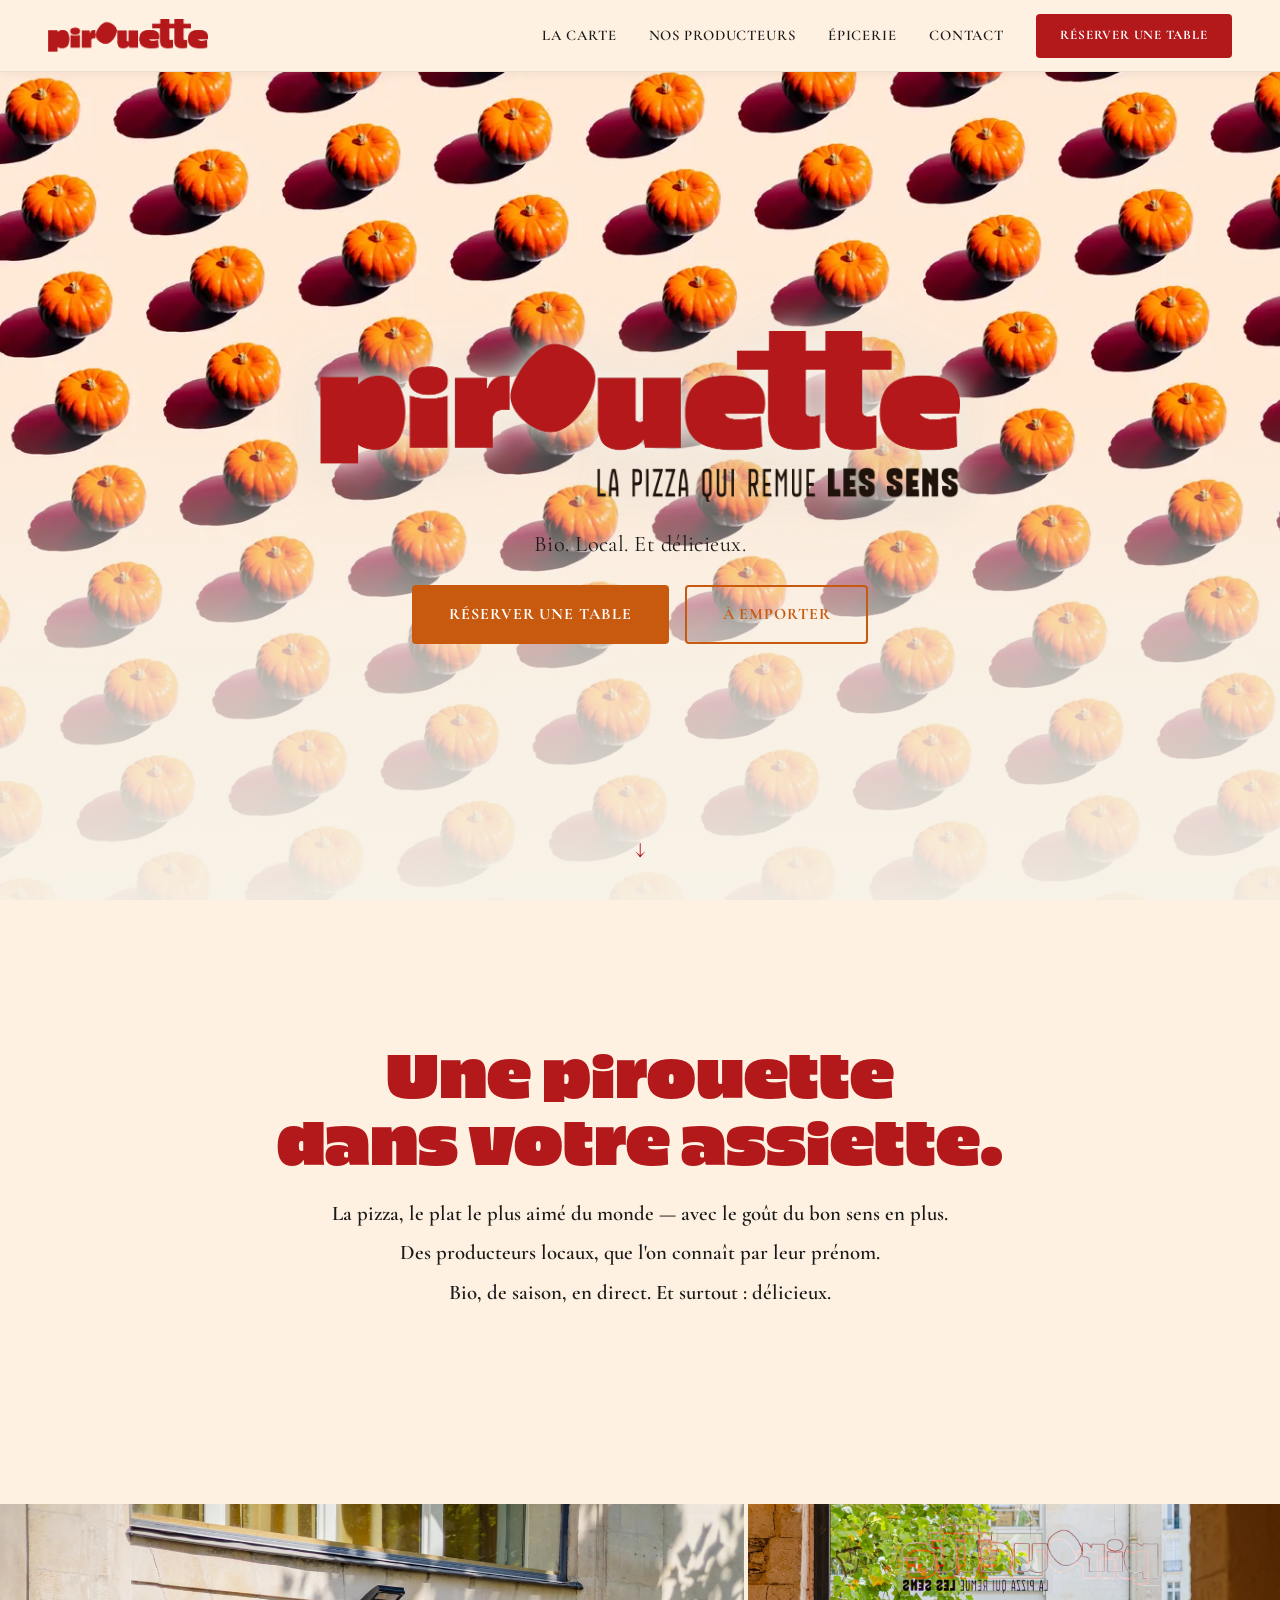
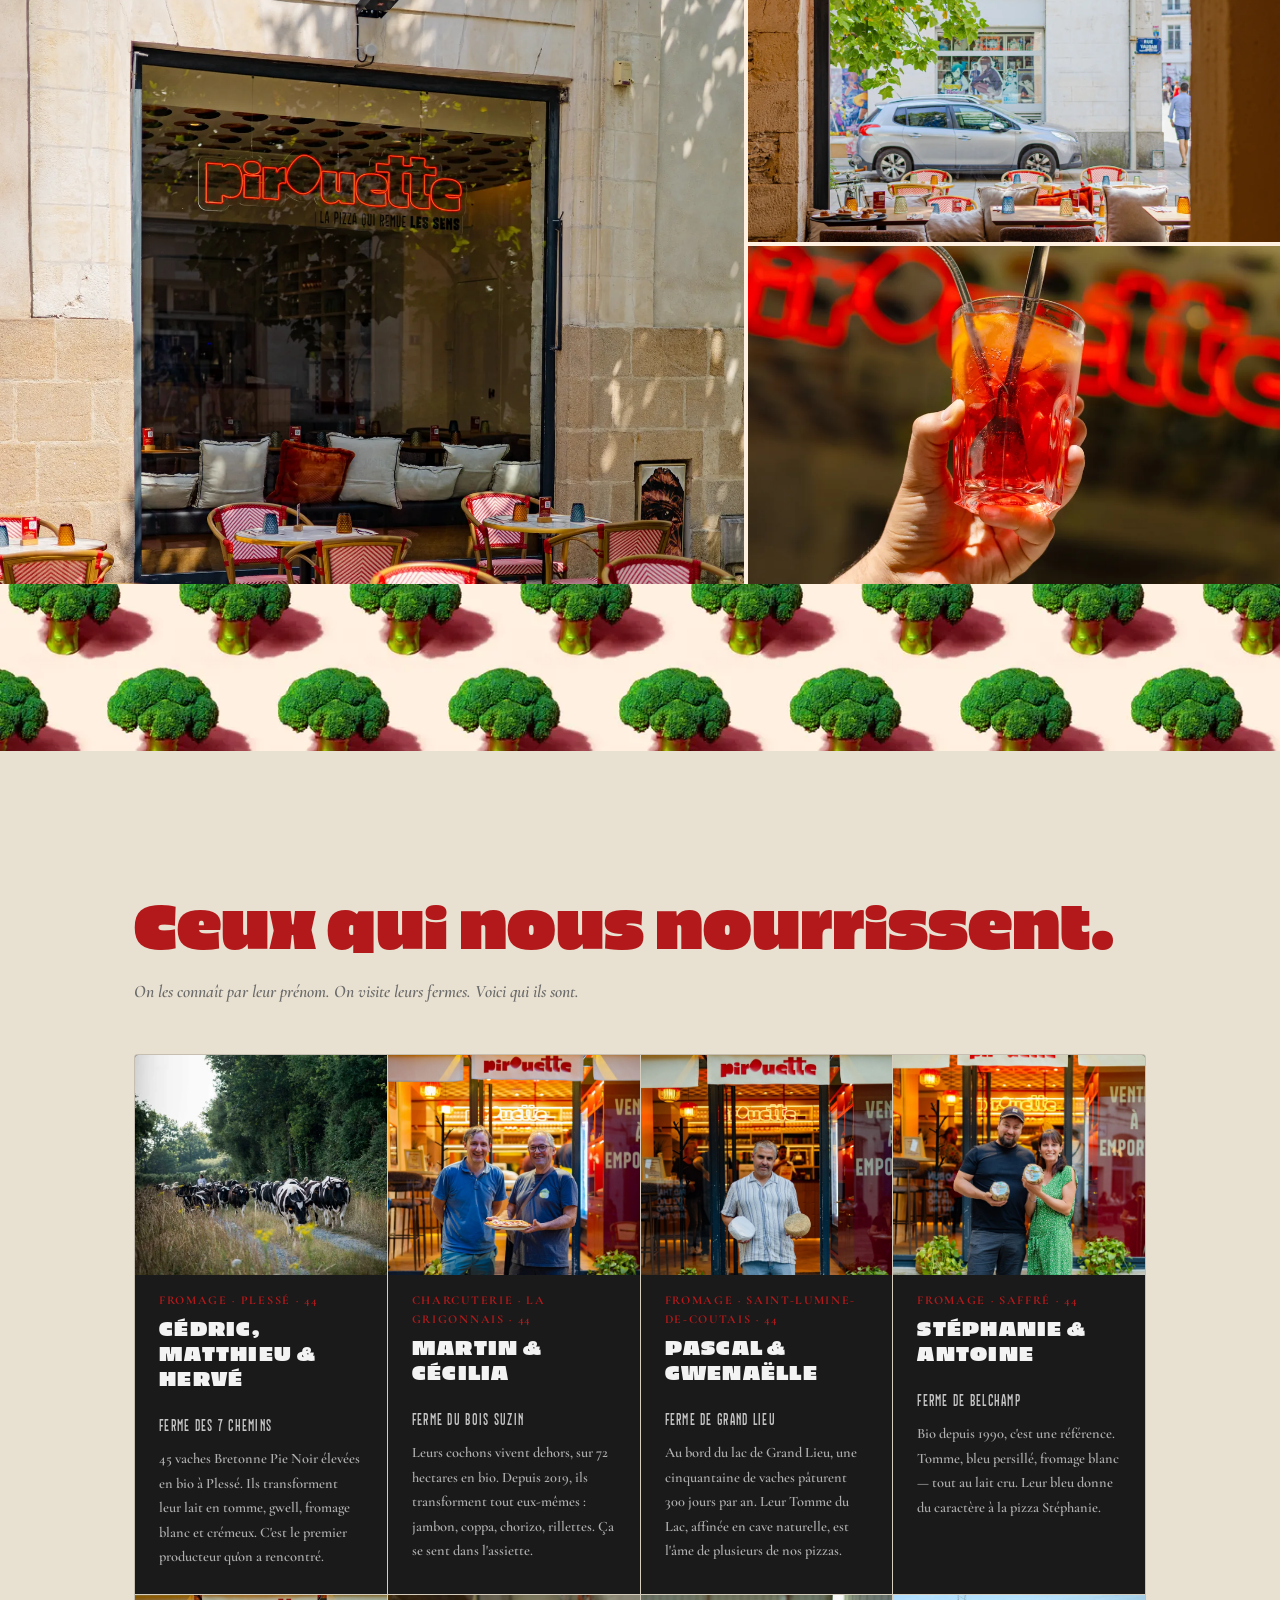
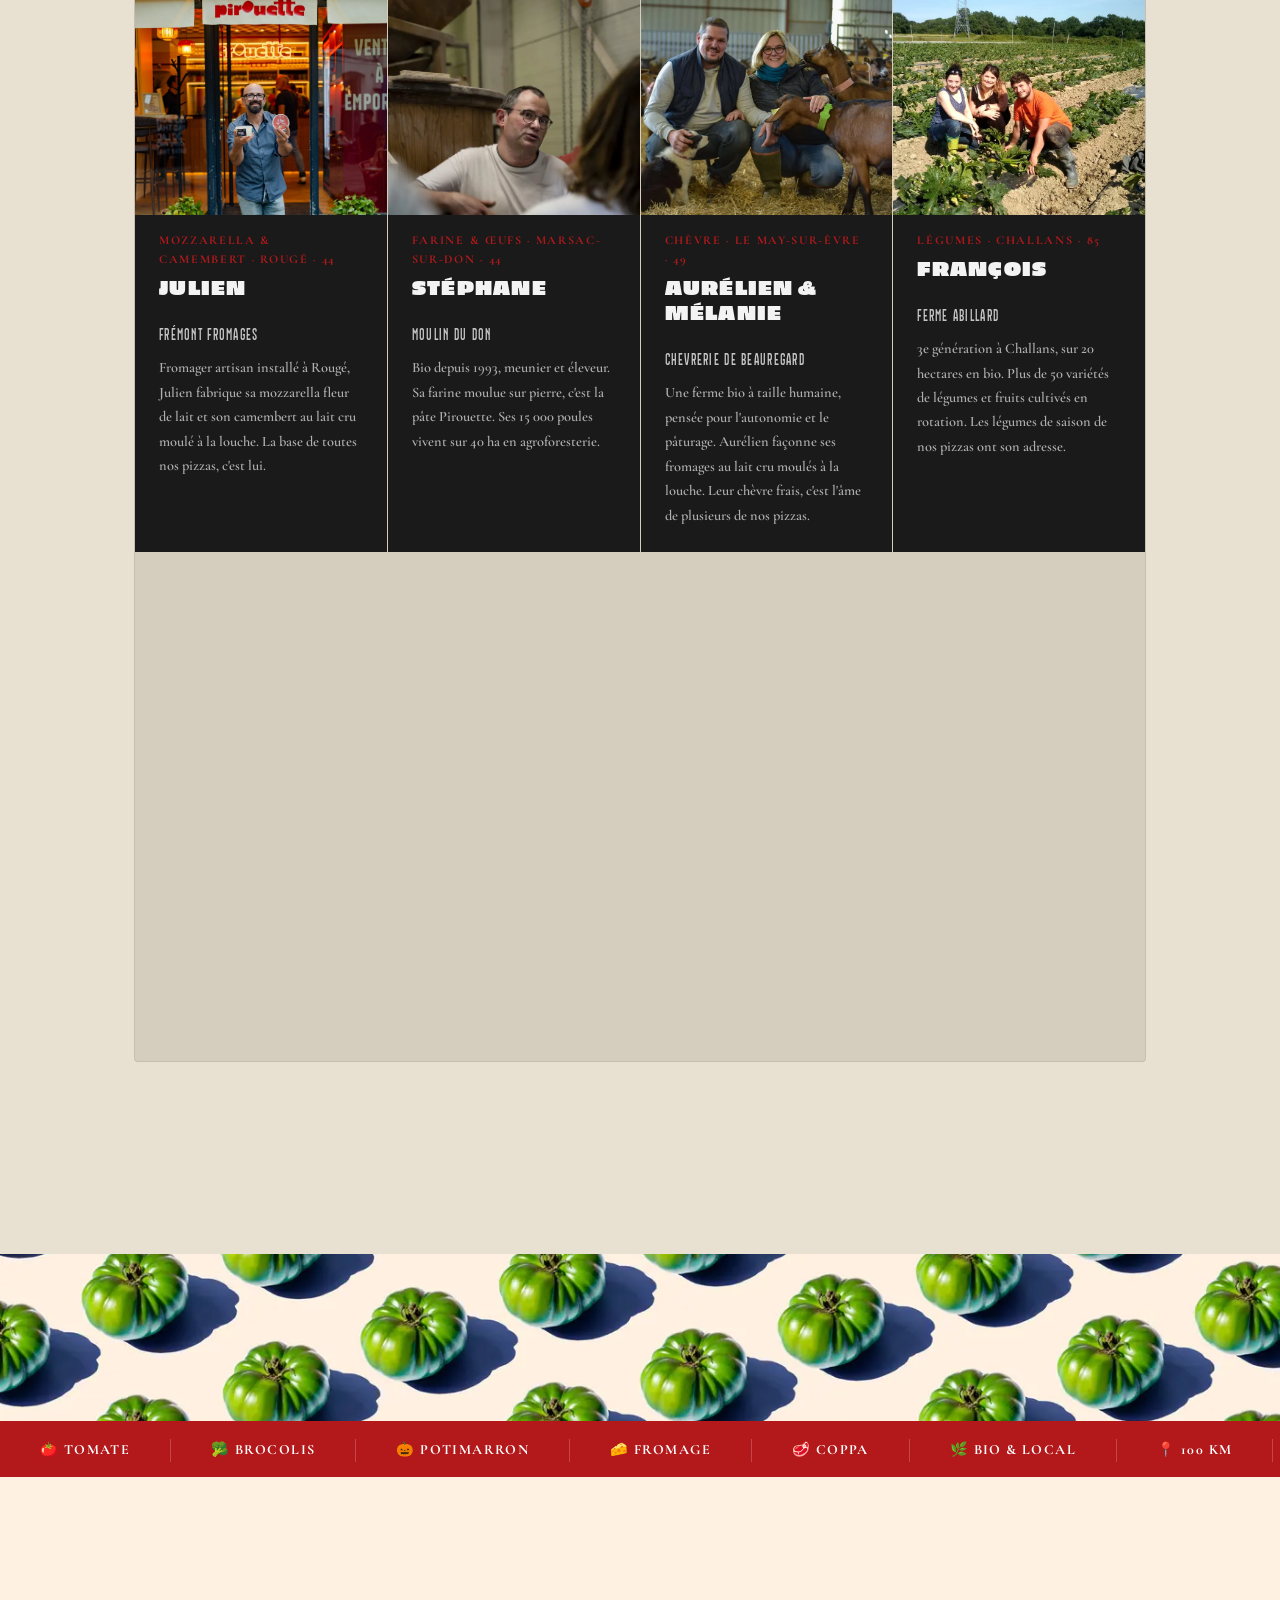
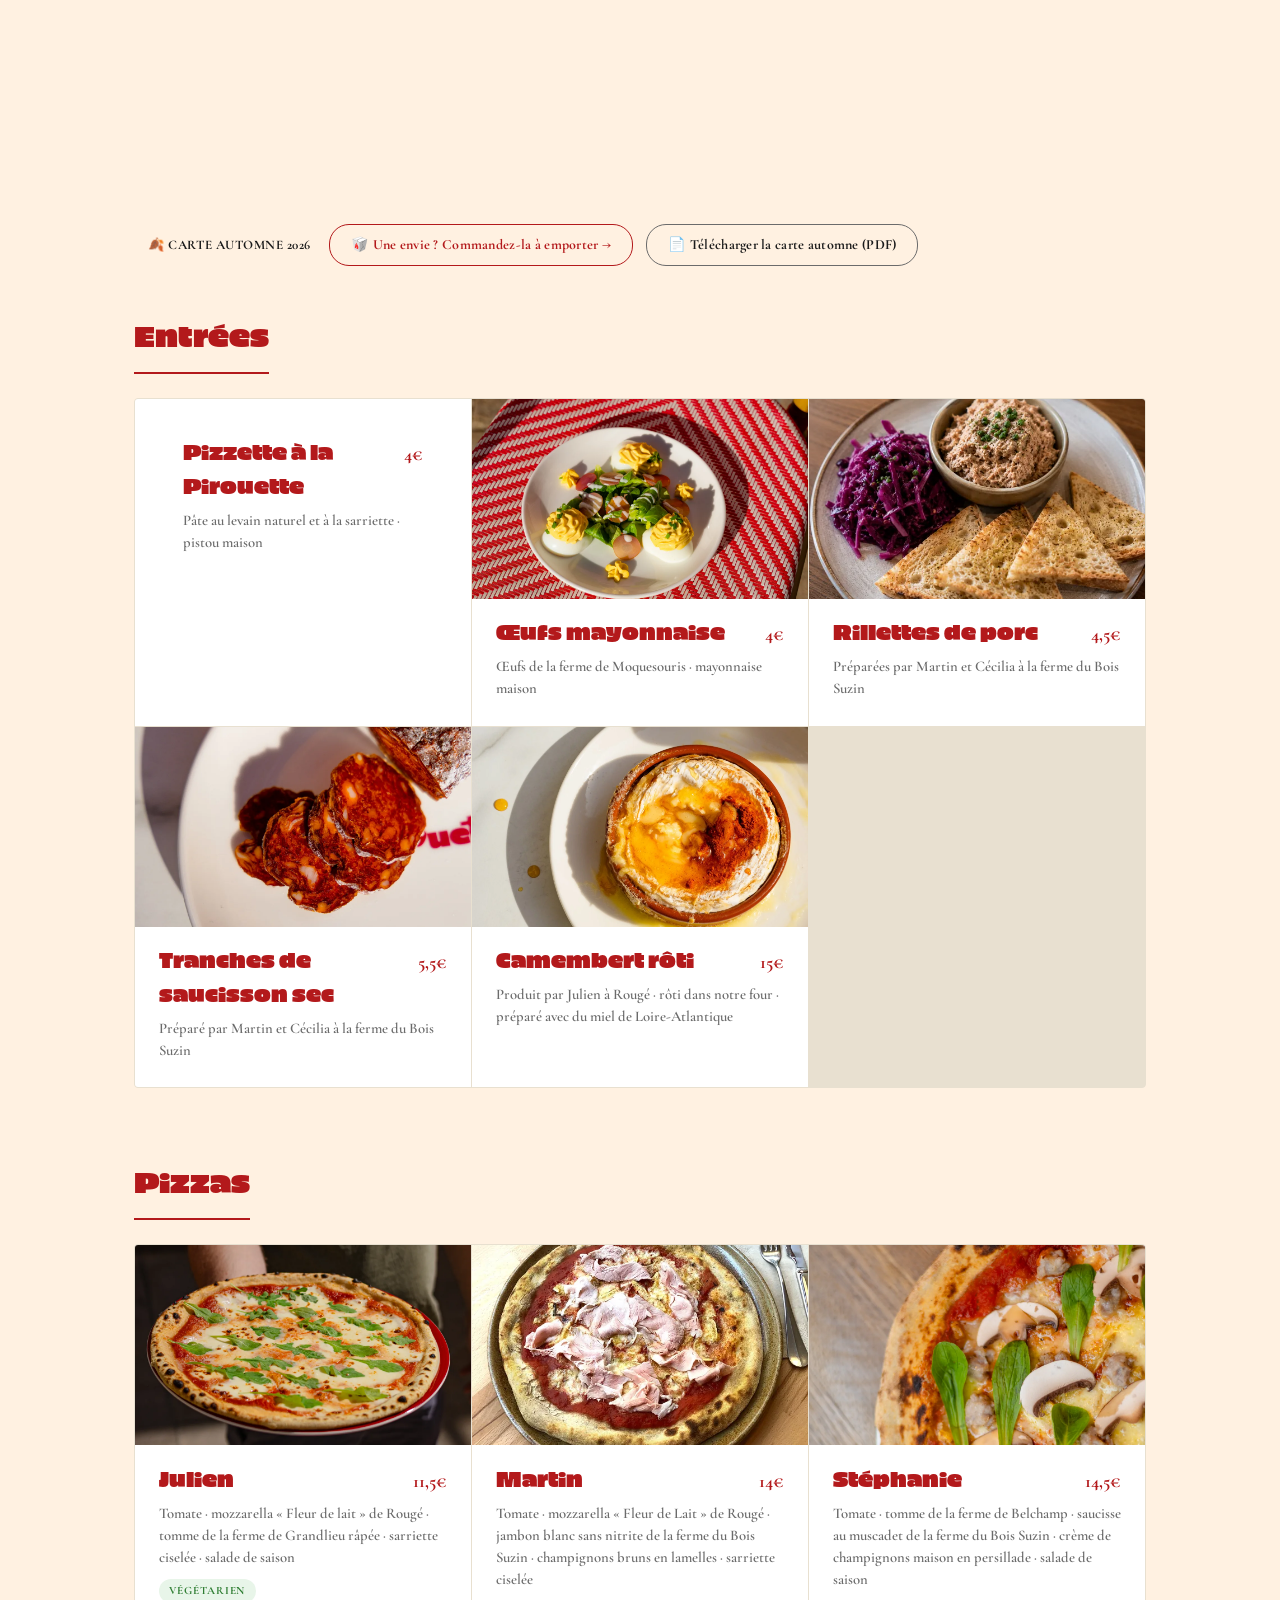
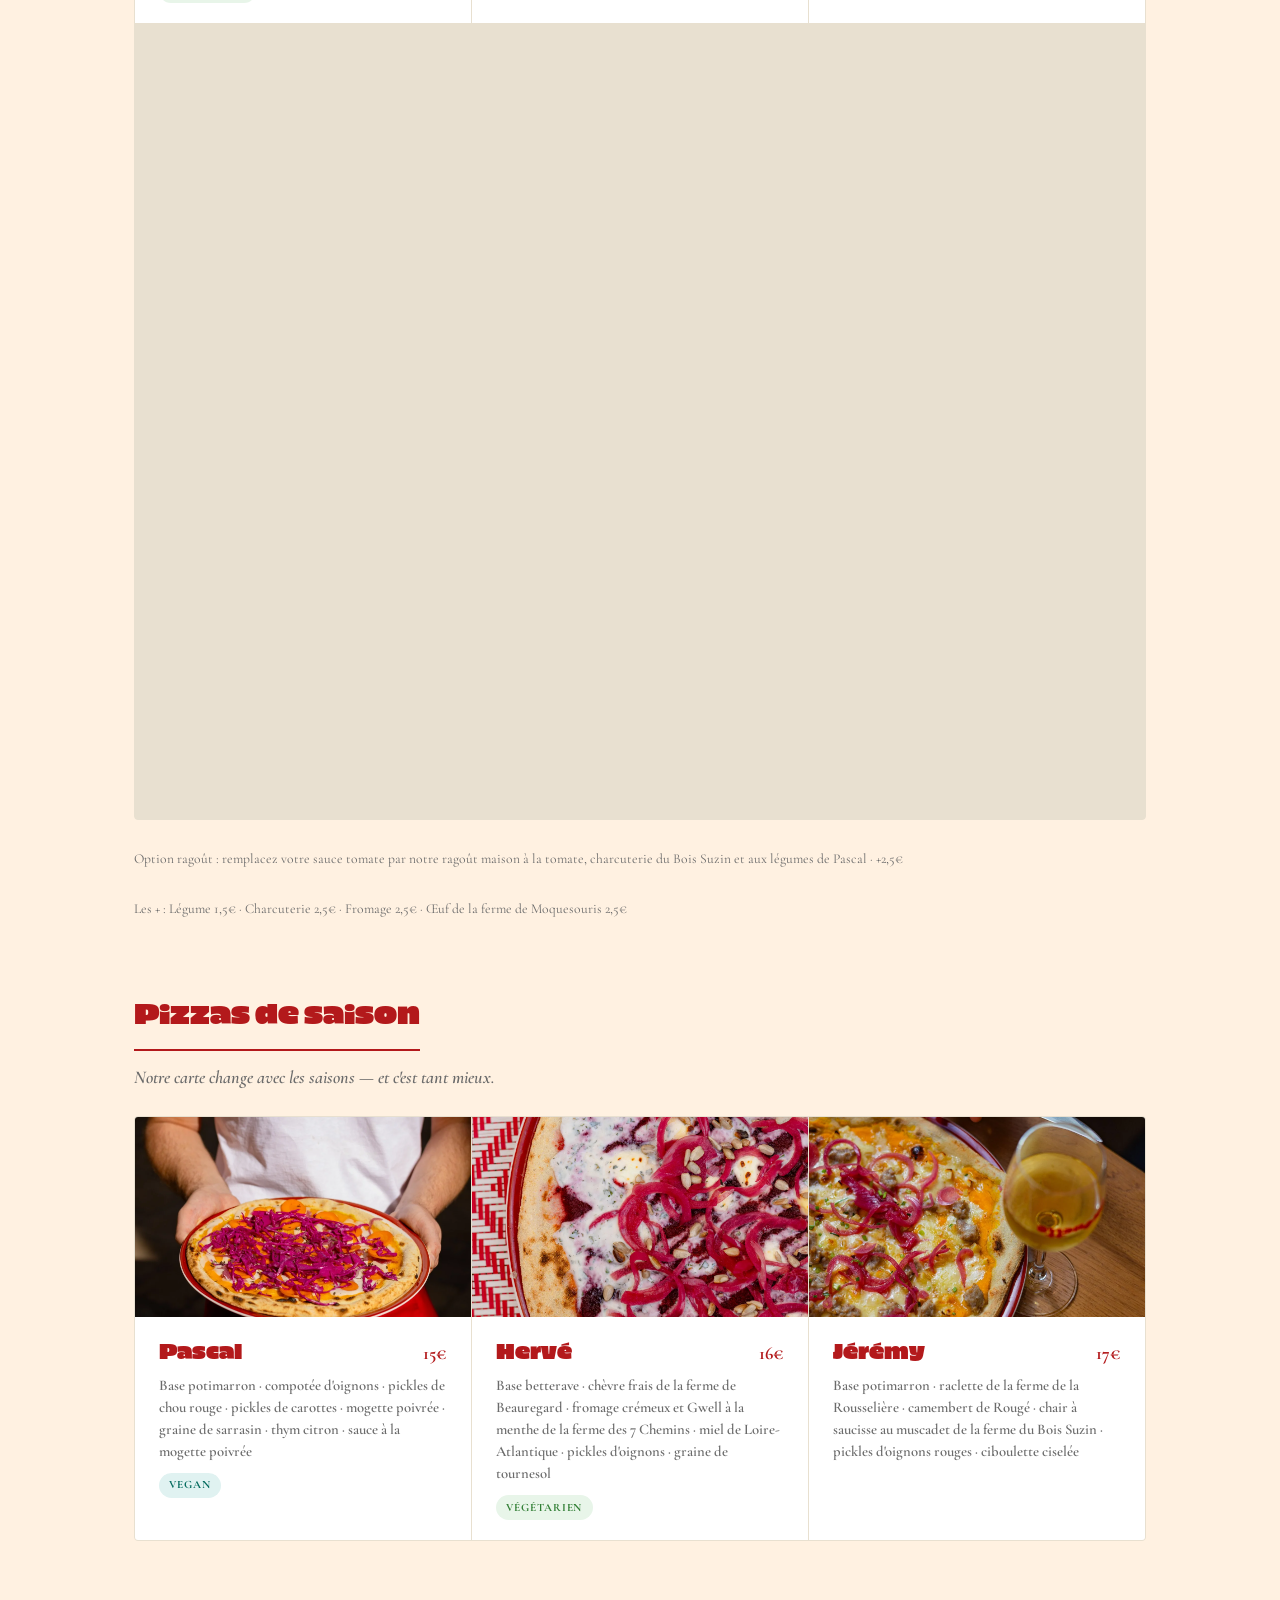
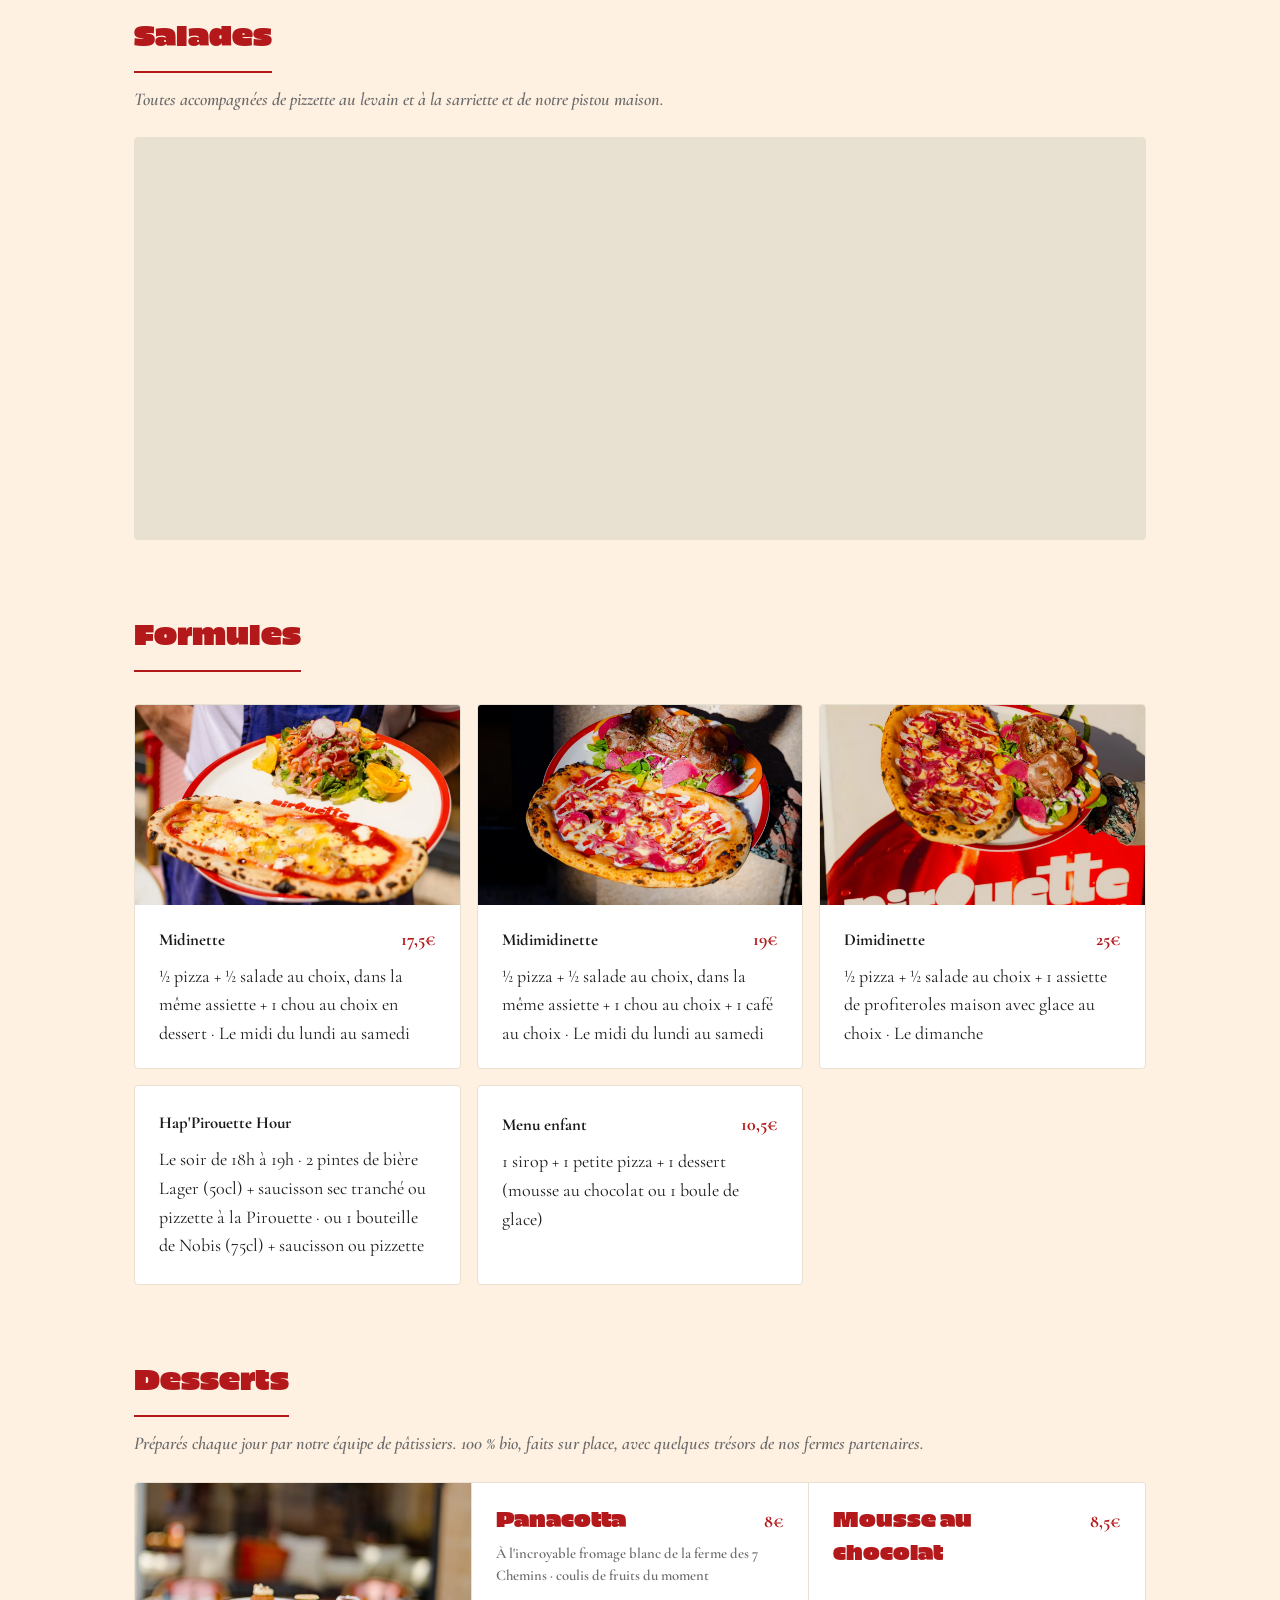
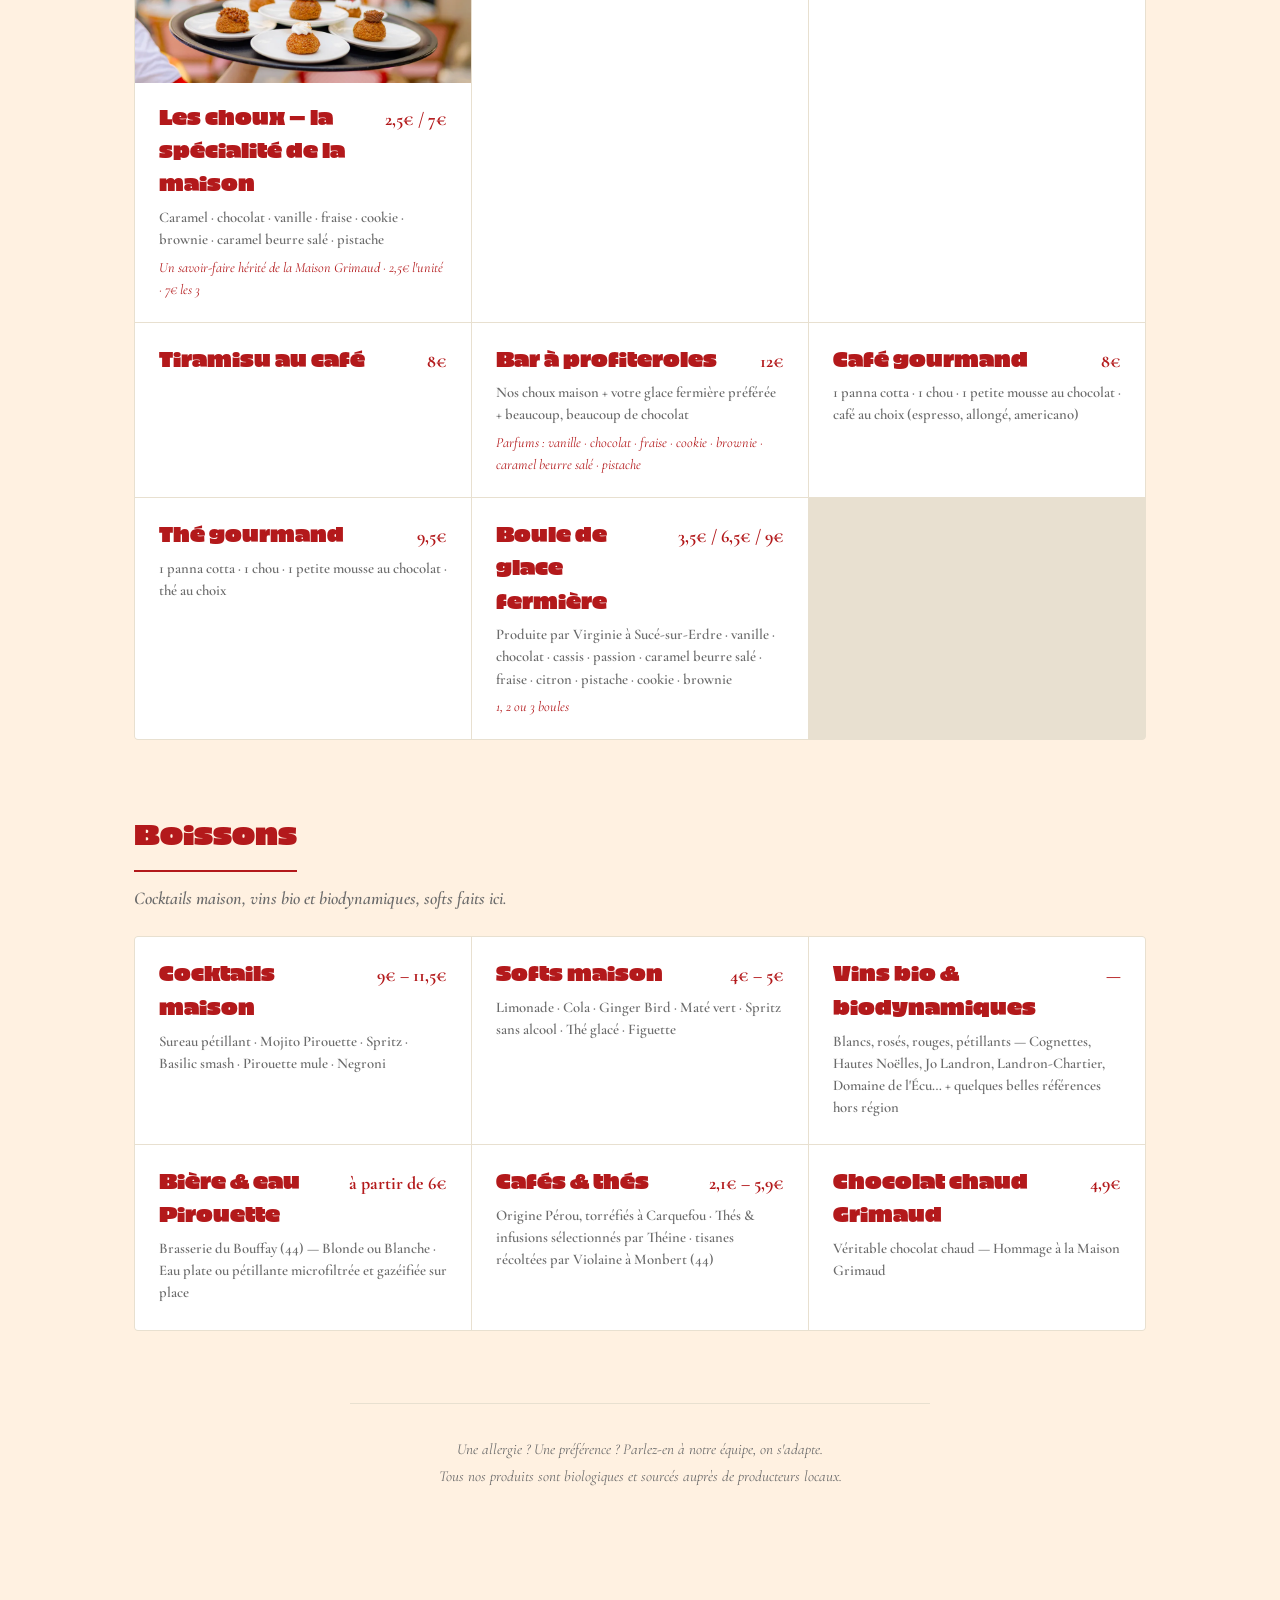
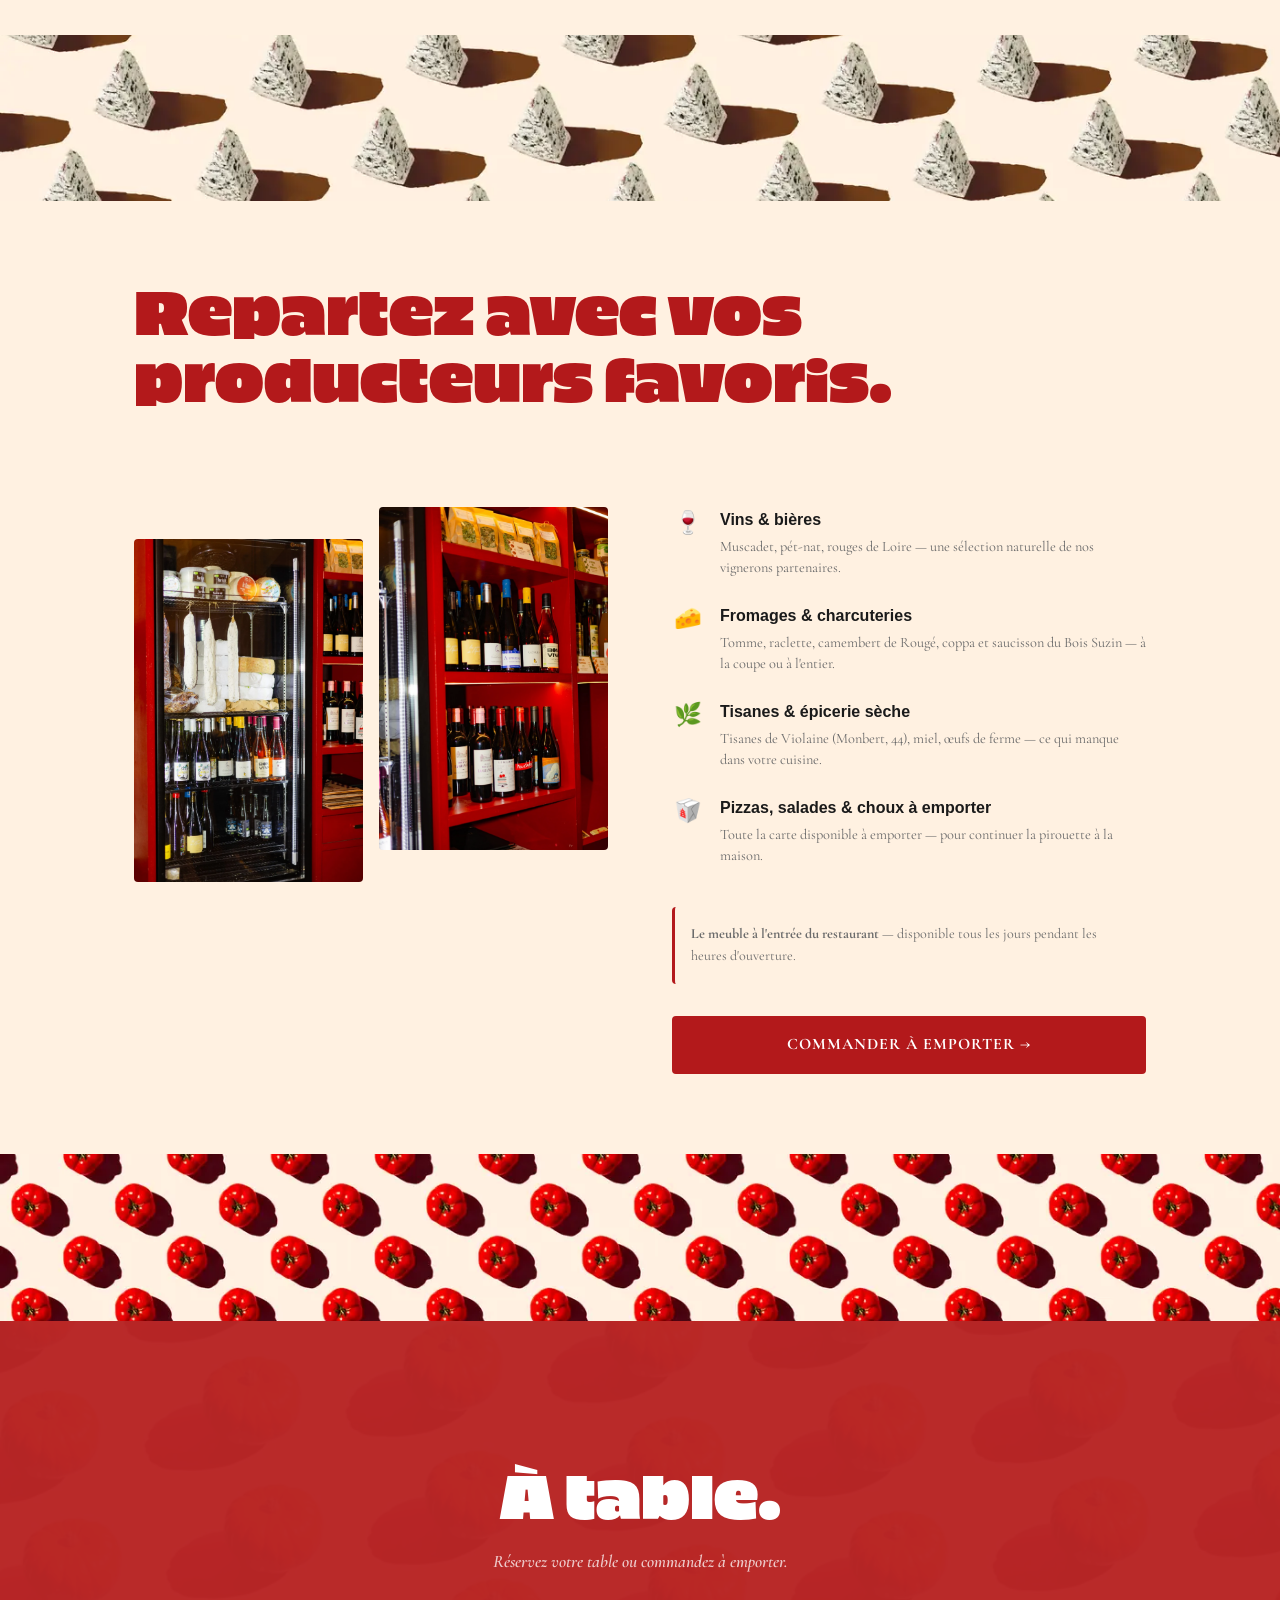
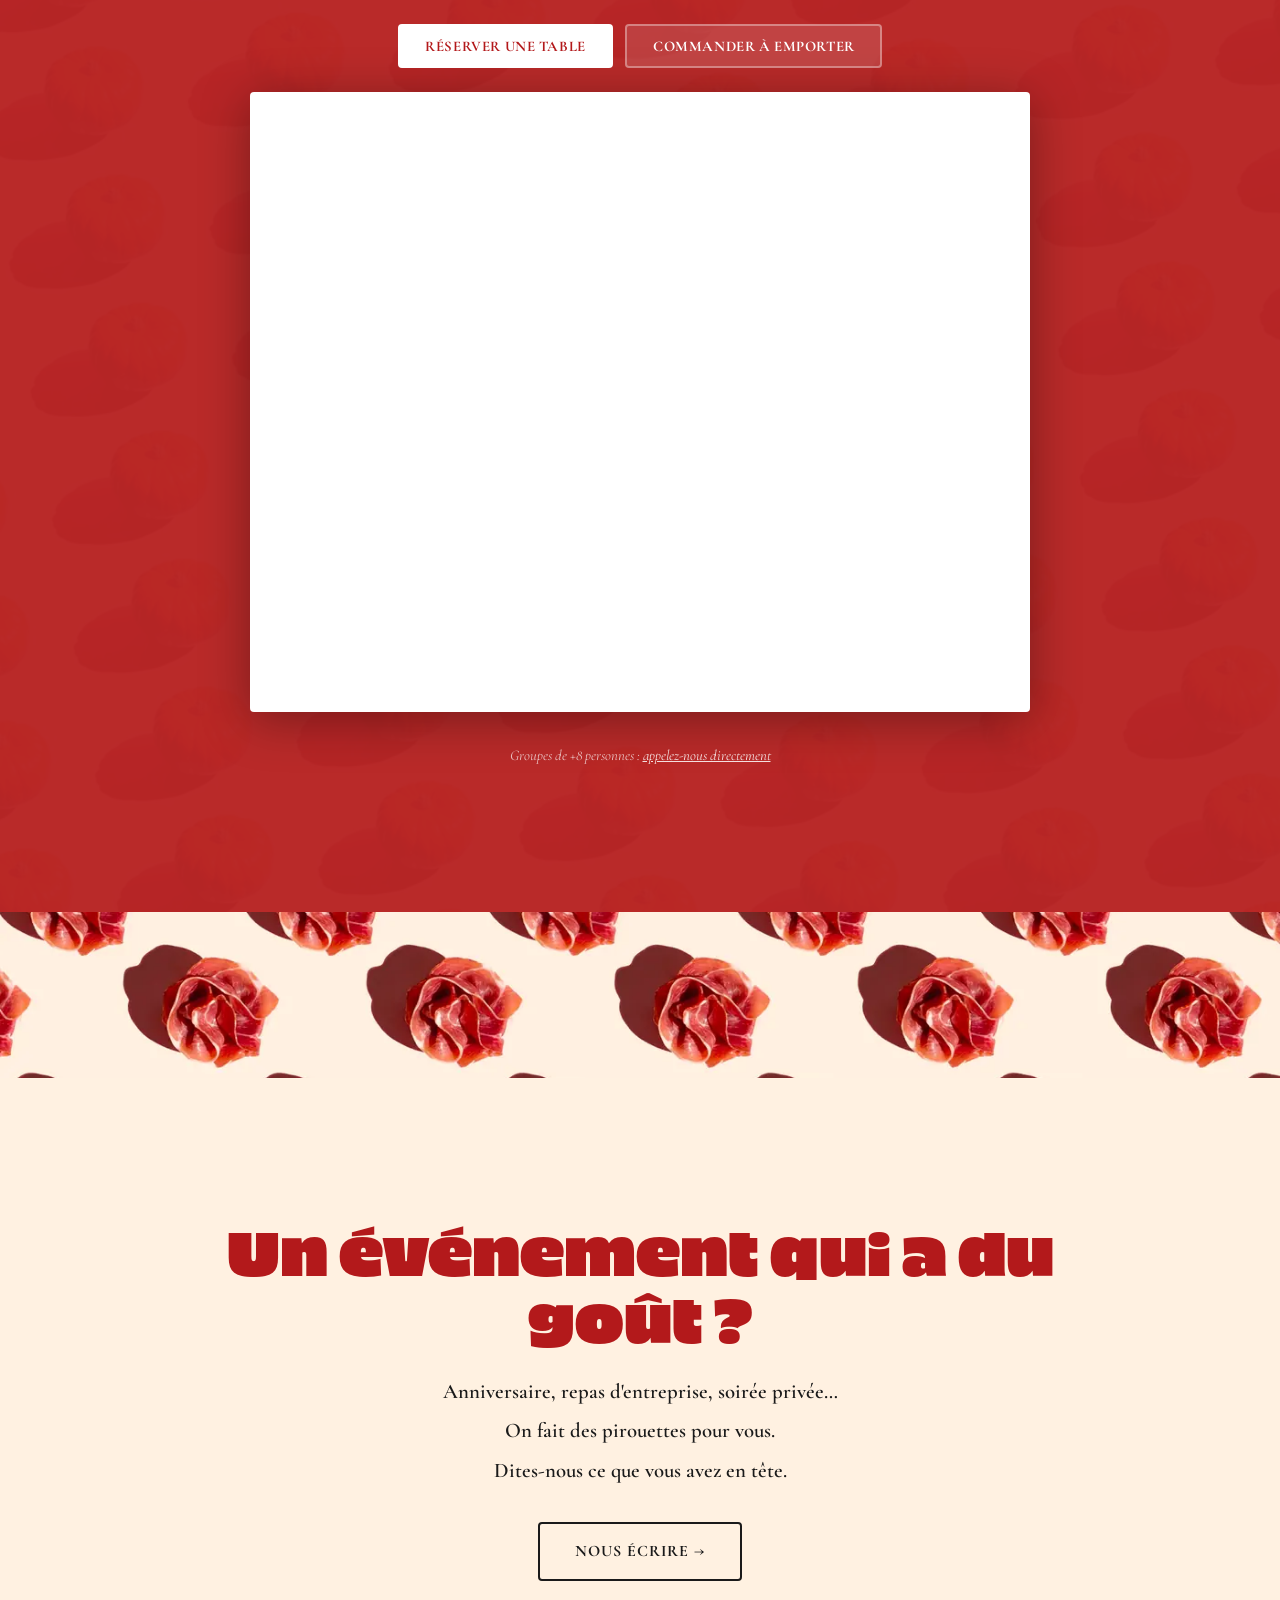
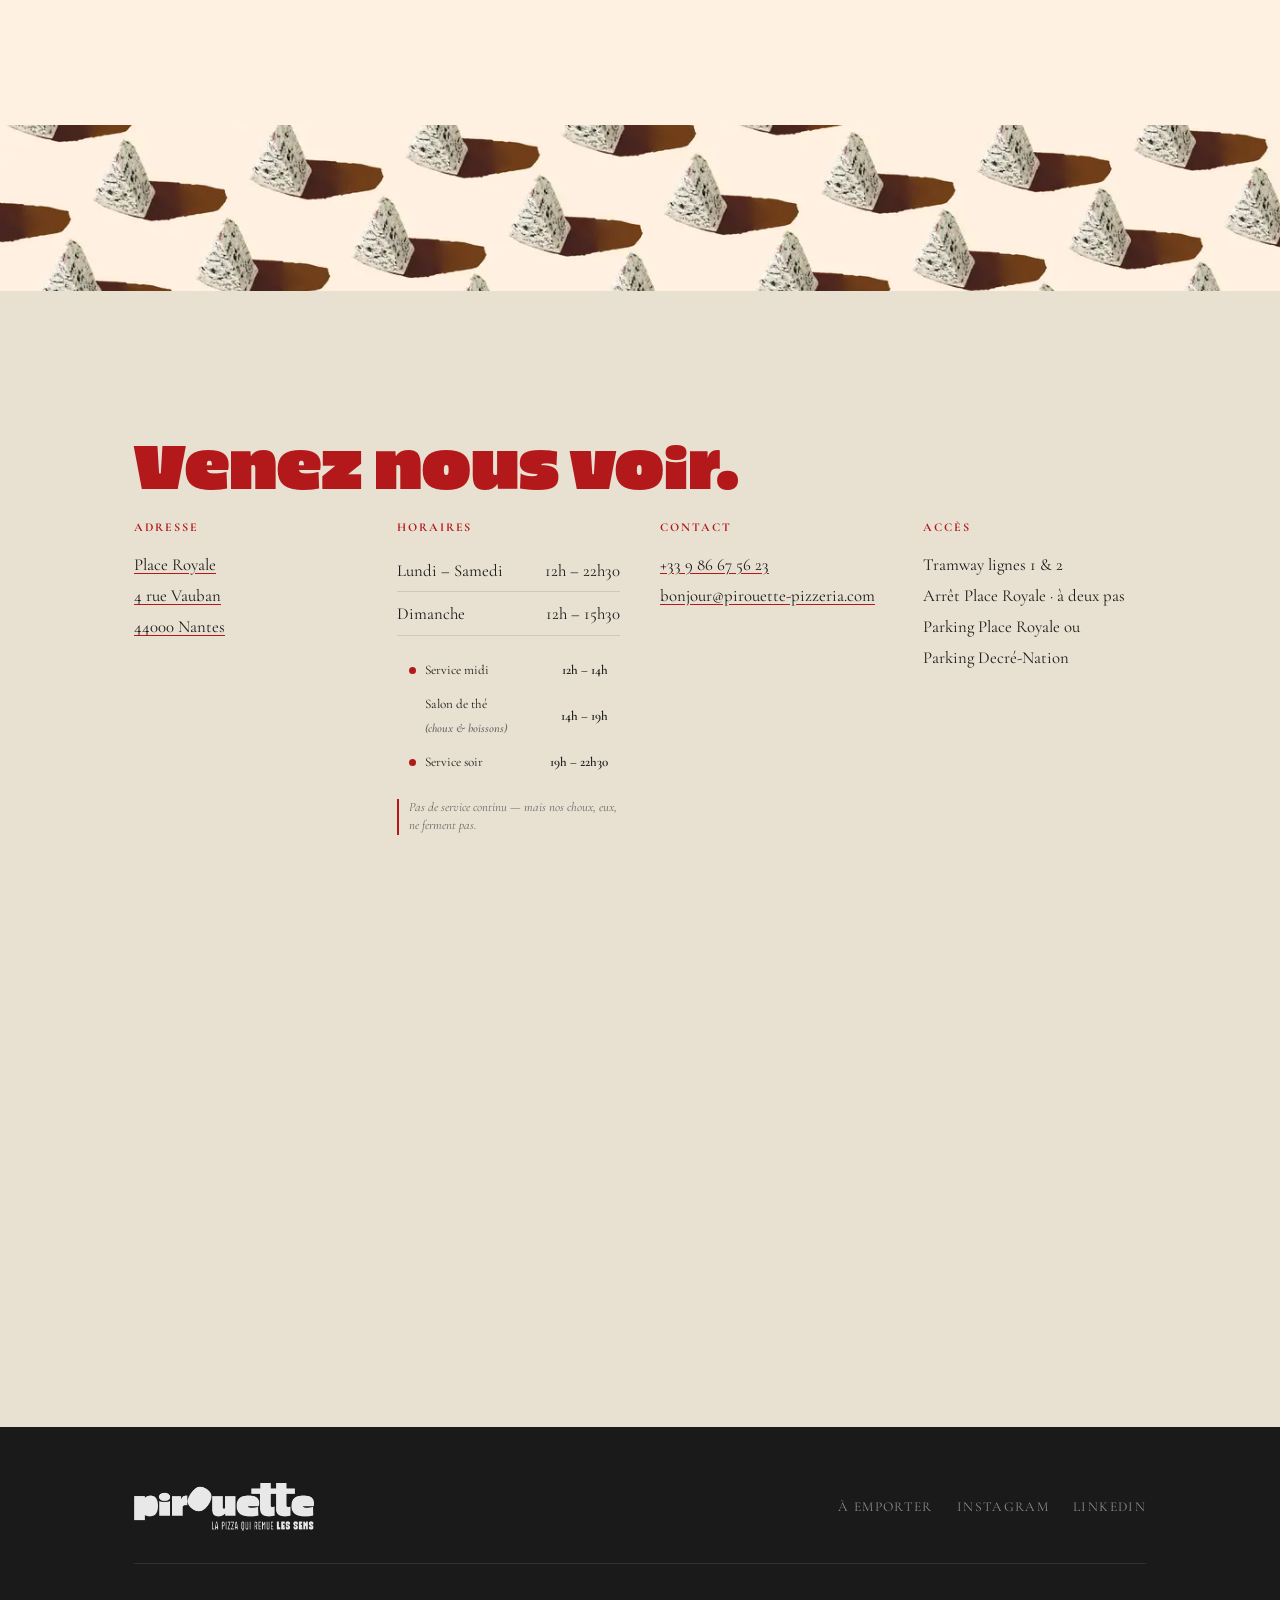
==== commit 998d13da: "Photos : Hervé, tranches de saucisson, Midimidinette" ====
--- a/index.html
+++ b/index.html
@@ -320,7 +320,8 @@
               <p class="pizza-card__ingr">Préparées par Martin et Cécilia à la ferme du Bois Suzin</p>
             </div>
           </div>
-          <div class="pizza-card">
+          <div class="pizza-card pizza-card--photo">
+            <picture><source srcset="assets/entree-saucisson.webp" type="image/webp"><img src="assets/entree-saucisson.jpg" alt="Tranches de saucisson sec" class="pizza-card__img" loading="lazy" /></picture>
             <div class="pizza-card__content">
               <div class="pizza-card__header"><span class="pizza-card__name">Tranches de saucisson sec</span><span class="pizza-card__price">5,5€</span></div>
               <p class="pizza-card__ingr">Préparé par Martin et Cécilia à la ferme du Bois Suzin</p>
@@ -469,9 +470,12 @@
               <p>½ pizza + ½ salade au choix, dans la même assiette + 1 chou au choix en dessert · Le midi du lundi au samedi</p>
             </div>
           </div>
-          <div class="formule-card">
-            <div class="formule-card__header"><span class="formule-card__name">Midimidinette</span><span class="formule-card__price">19€</span></div>
-            <p>½ pizza + ½ salade au choix, dans la même assiette + 1 chou au choix + 1 café au choix · Le midi du lundi au samedi</p>
+          <div class="formule-card formule-card--photo">
+            <picture><source srcset="assets/formule-midimidinette.webp" type="image/webp"><img src="assets/formule-midimidinette.jpg" alt="Formule Midimidinette" class="formule-card__img" loading="lazy" /></picture>
+            <div class="formule-card__content">
+              <div class="formule-card__header"><span class="formule-card__name">Midimidinette</span><span class="formule-card__price">19€</span></div>
+              <p>½ pizza + ½ salade au choix, dans la même assiette + 1 chou au choix + 1 café au choix · Le midi du lundi au samedi</p>
+            </div>
           </div>
           <div class="formule-card formule-card--photo">
             <picture><source srcset="assets/formule-dimidinette.webp" type="image/webp"><img src="assets/formule-dimidinette.jpg" alt="Formule Dimidinette" class="formule-card__img" loading="lazy" /></picture>
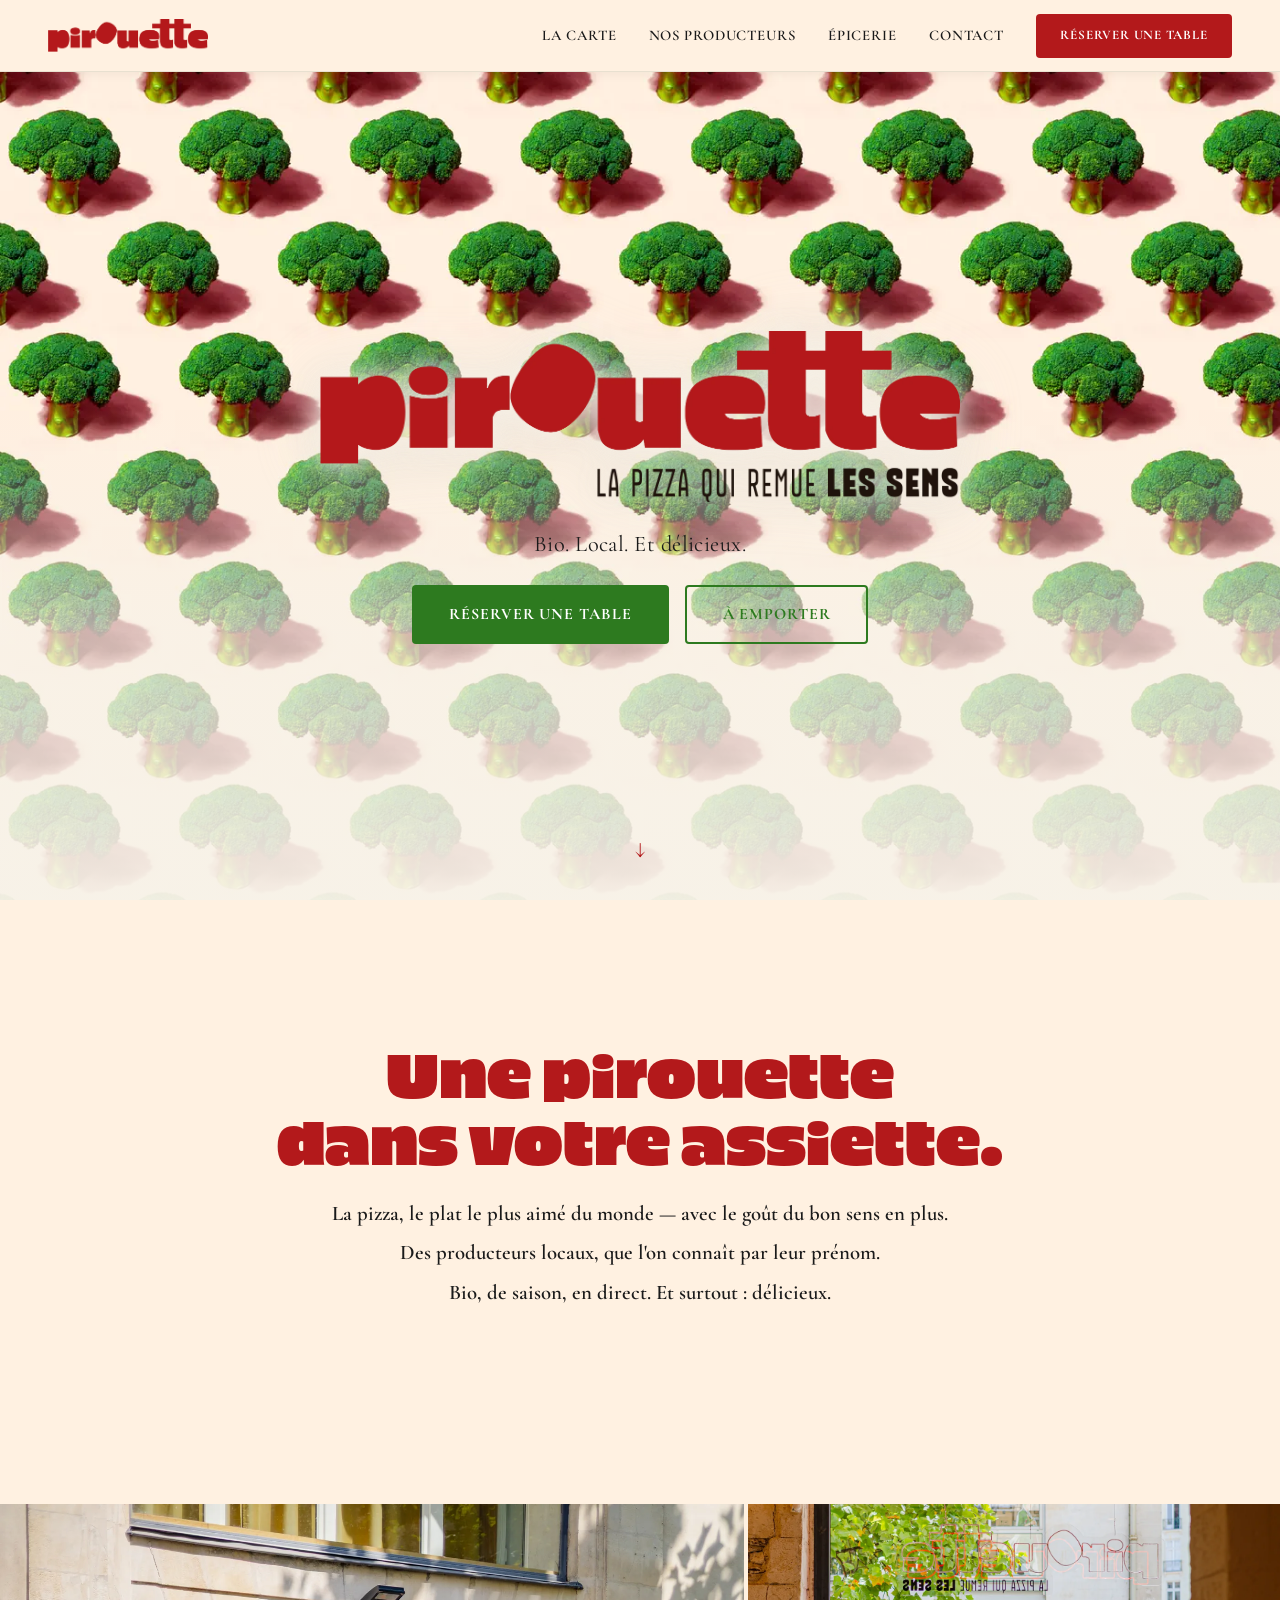
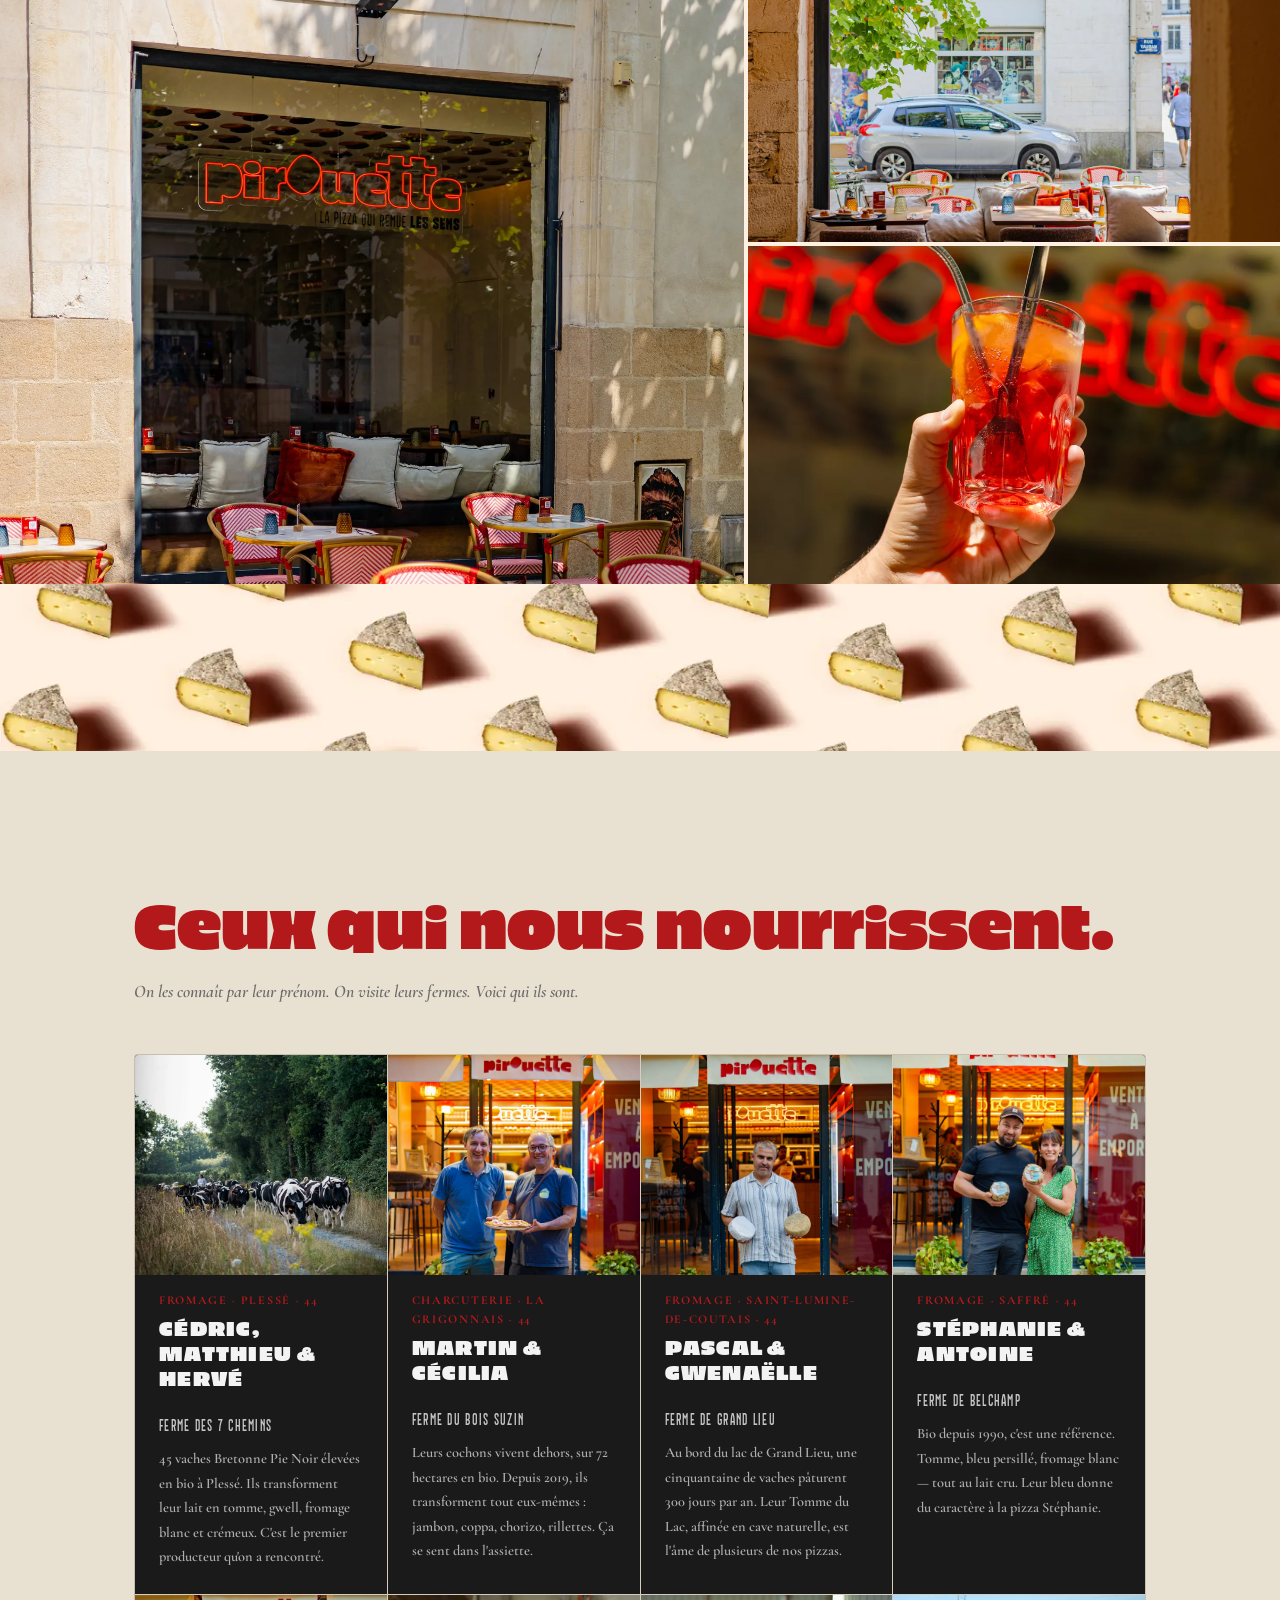
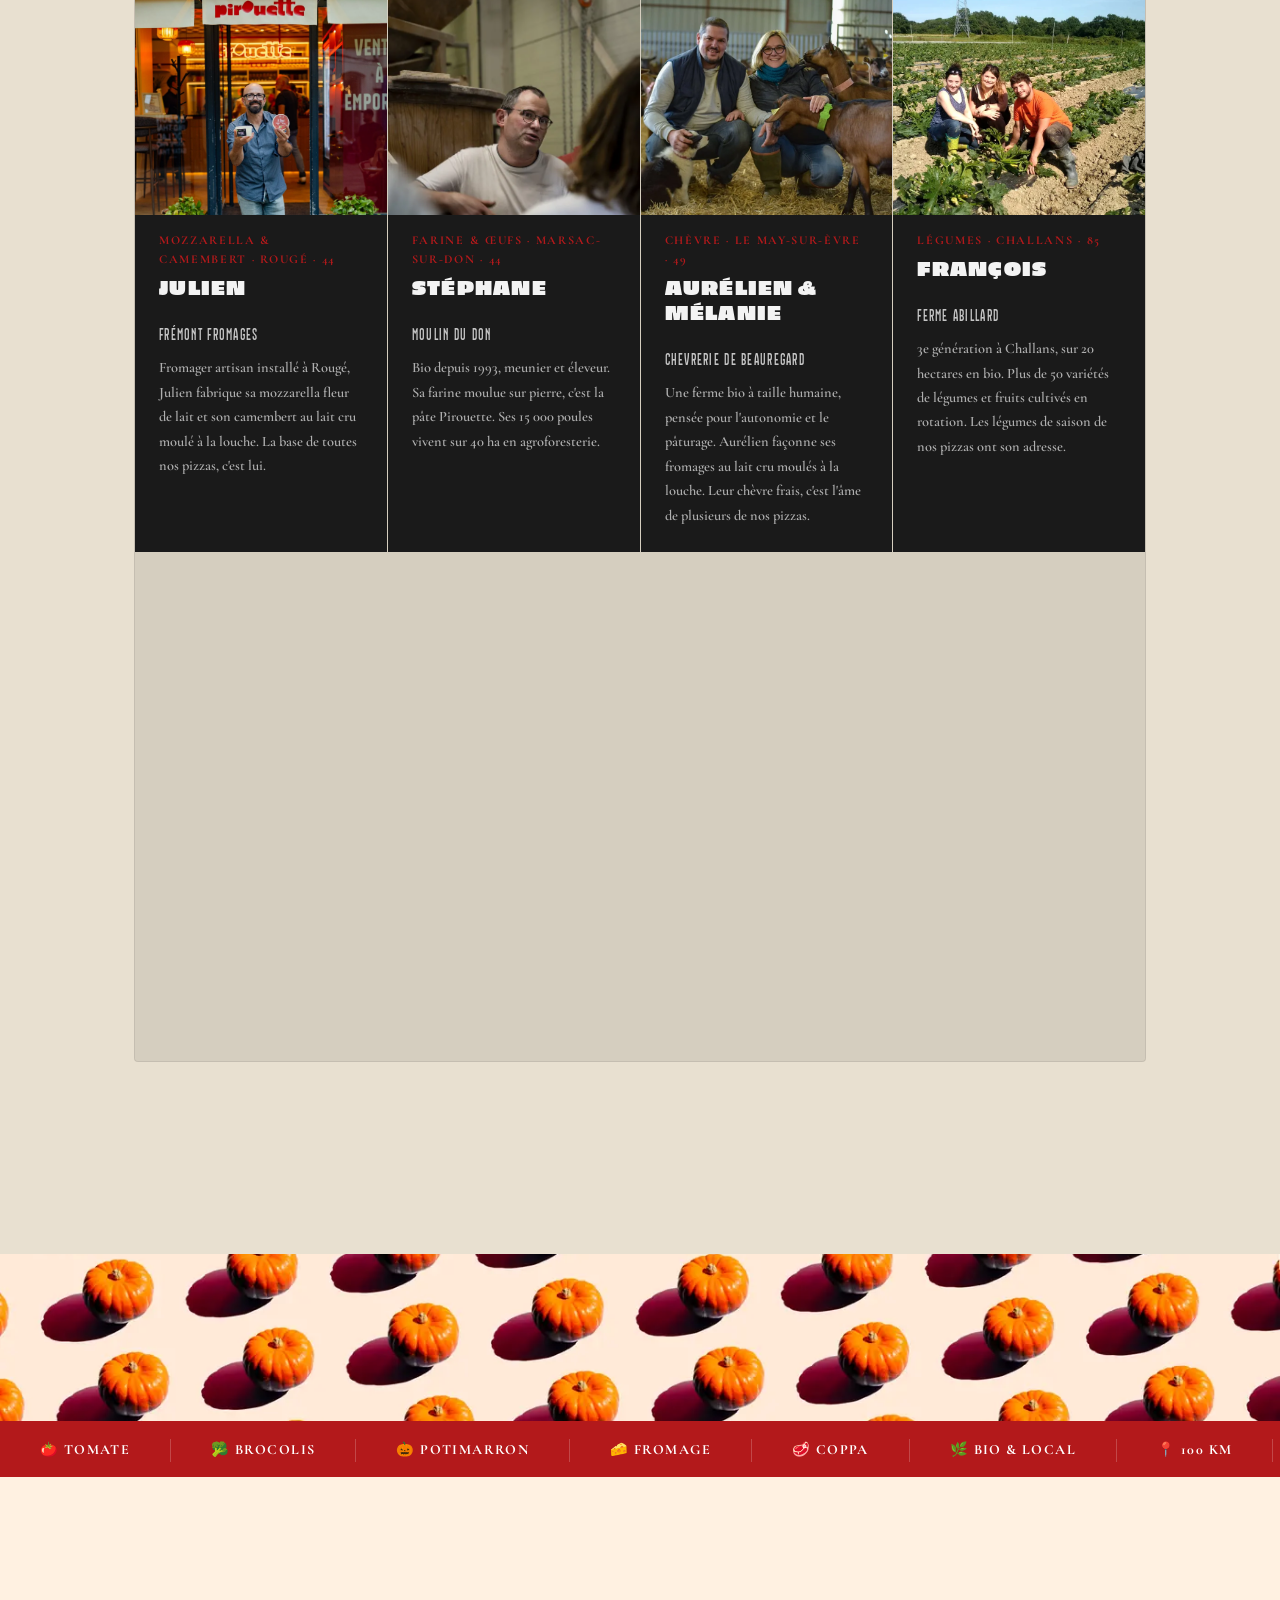
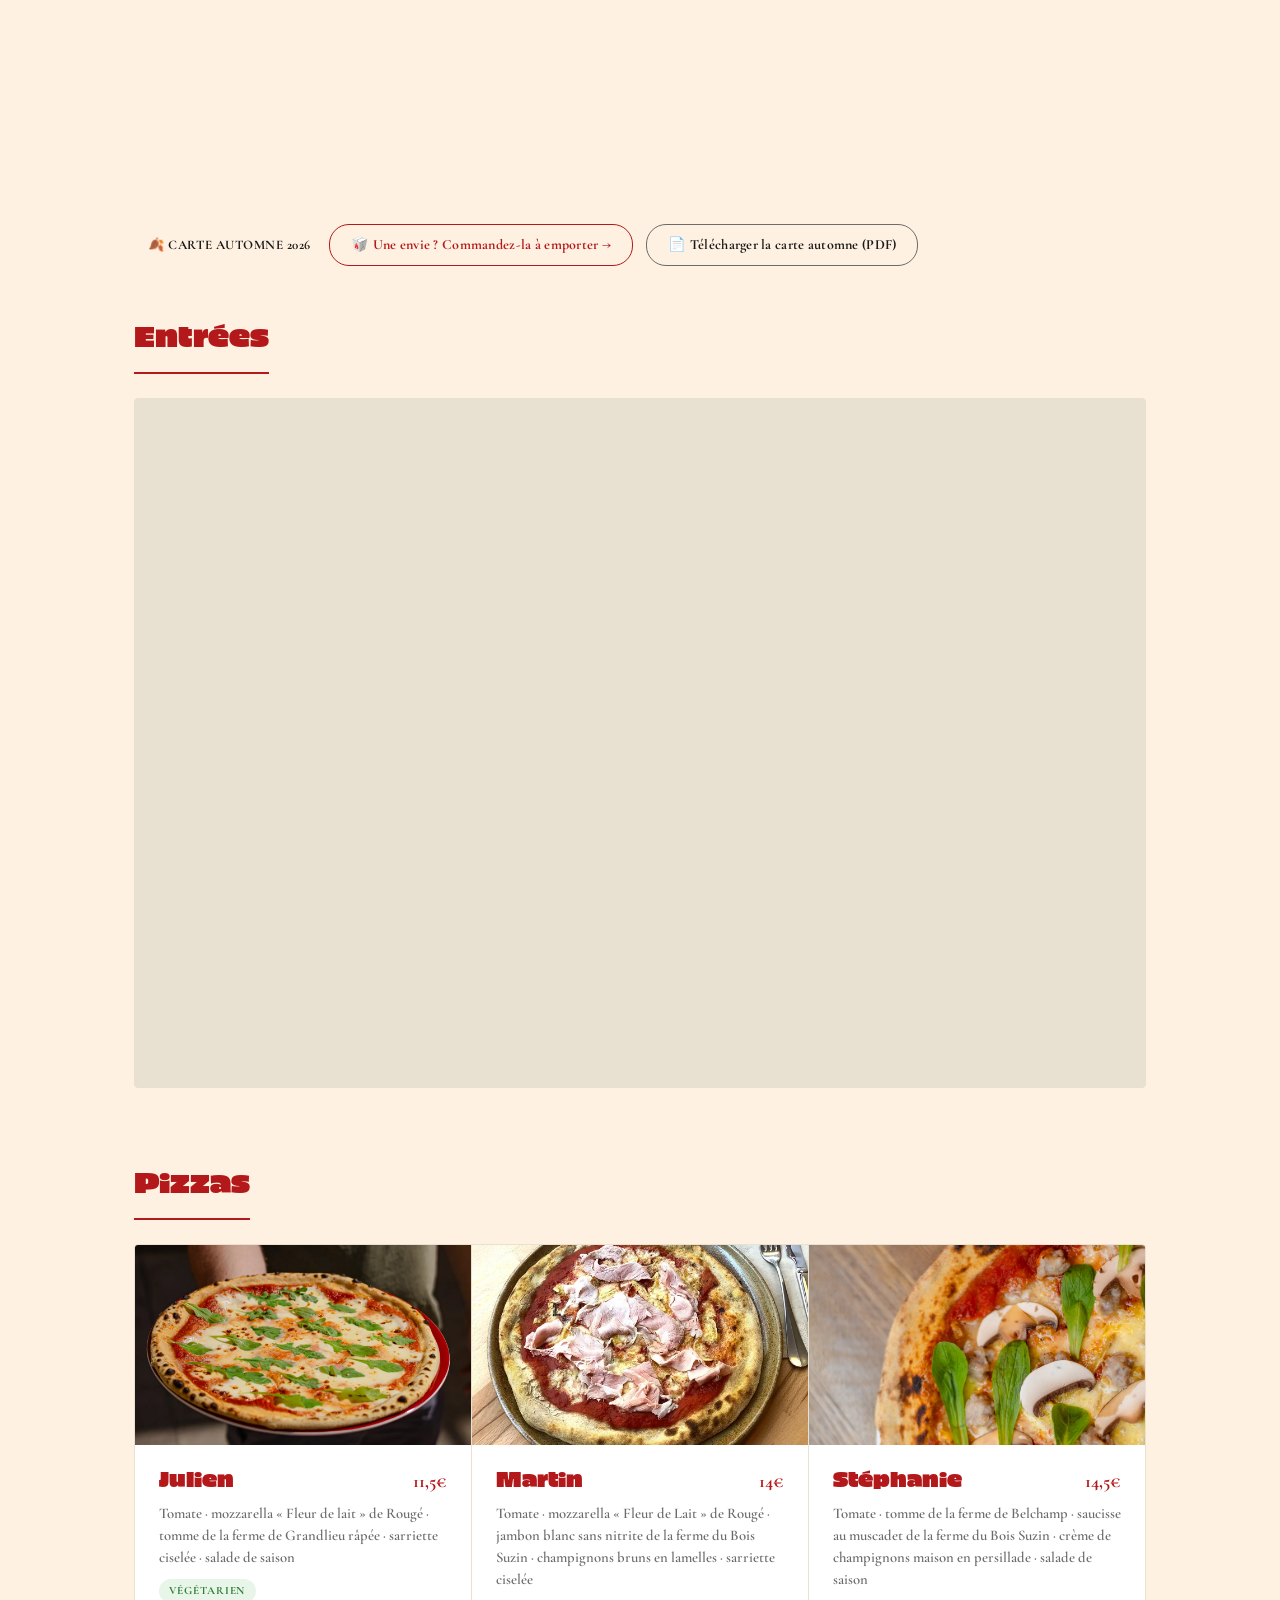
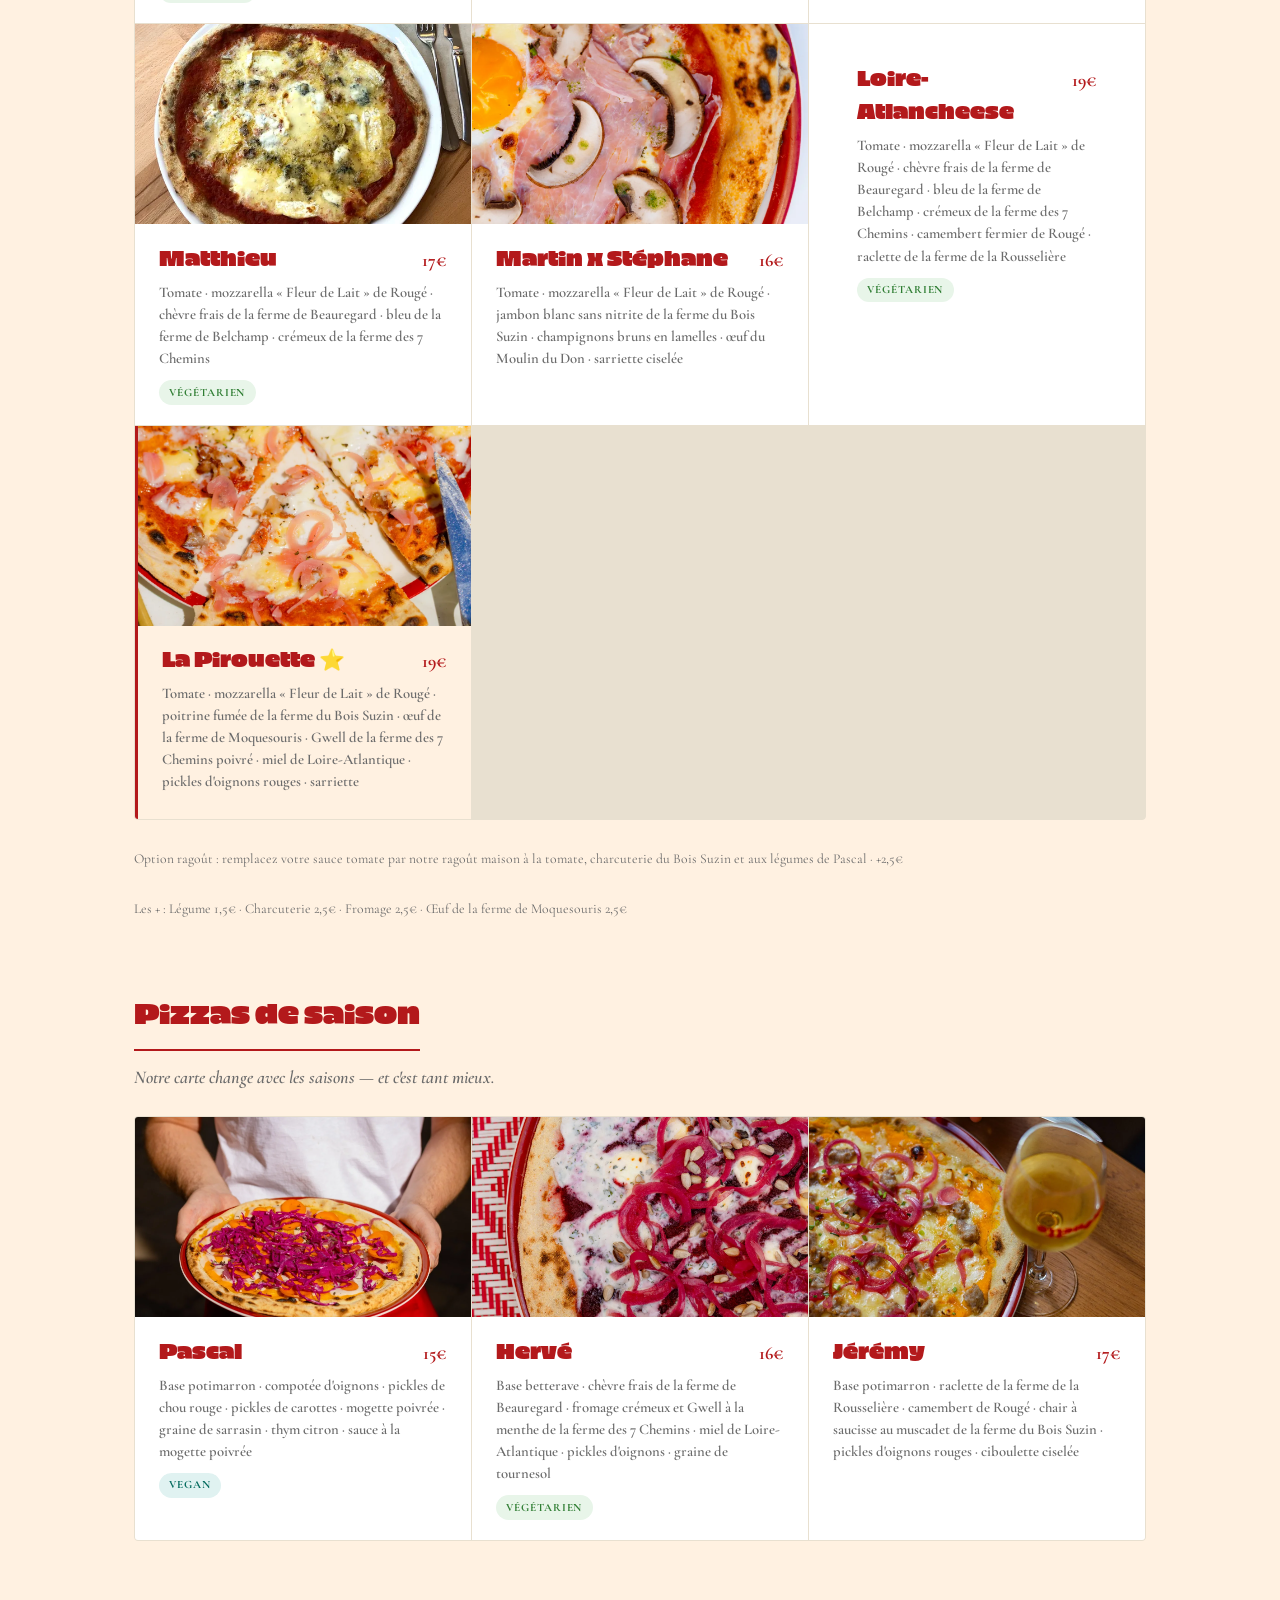
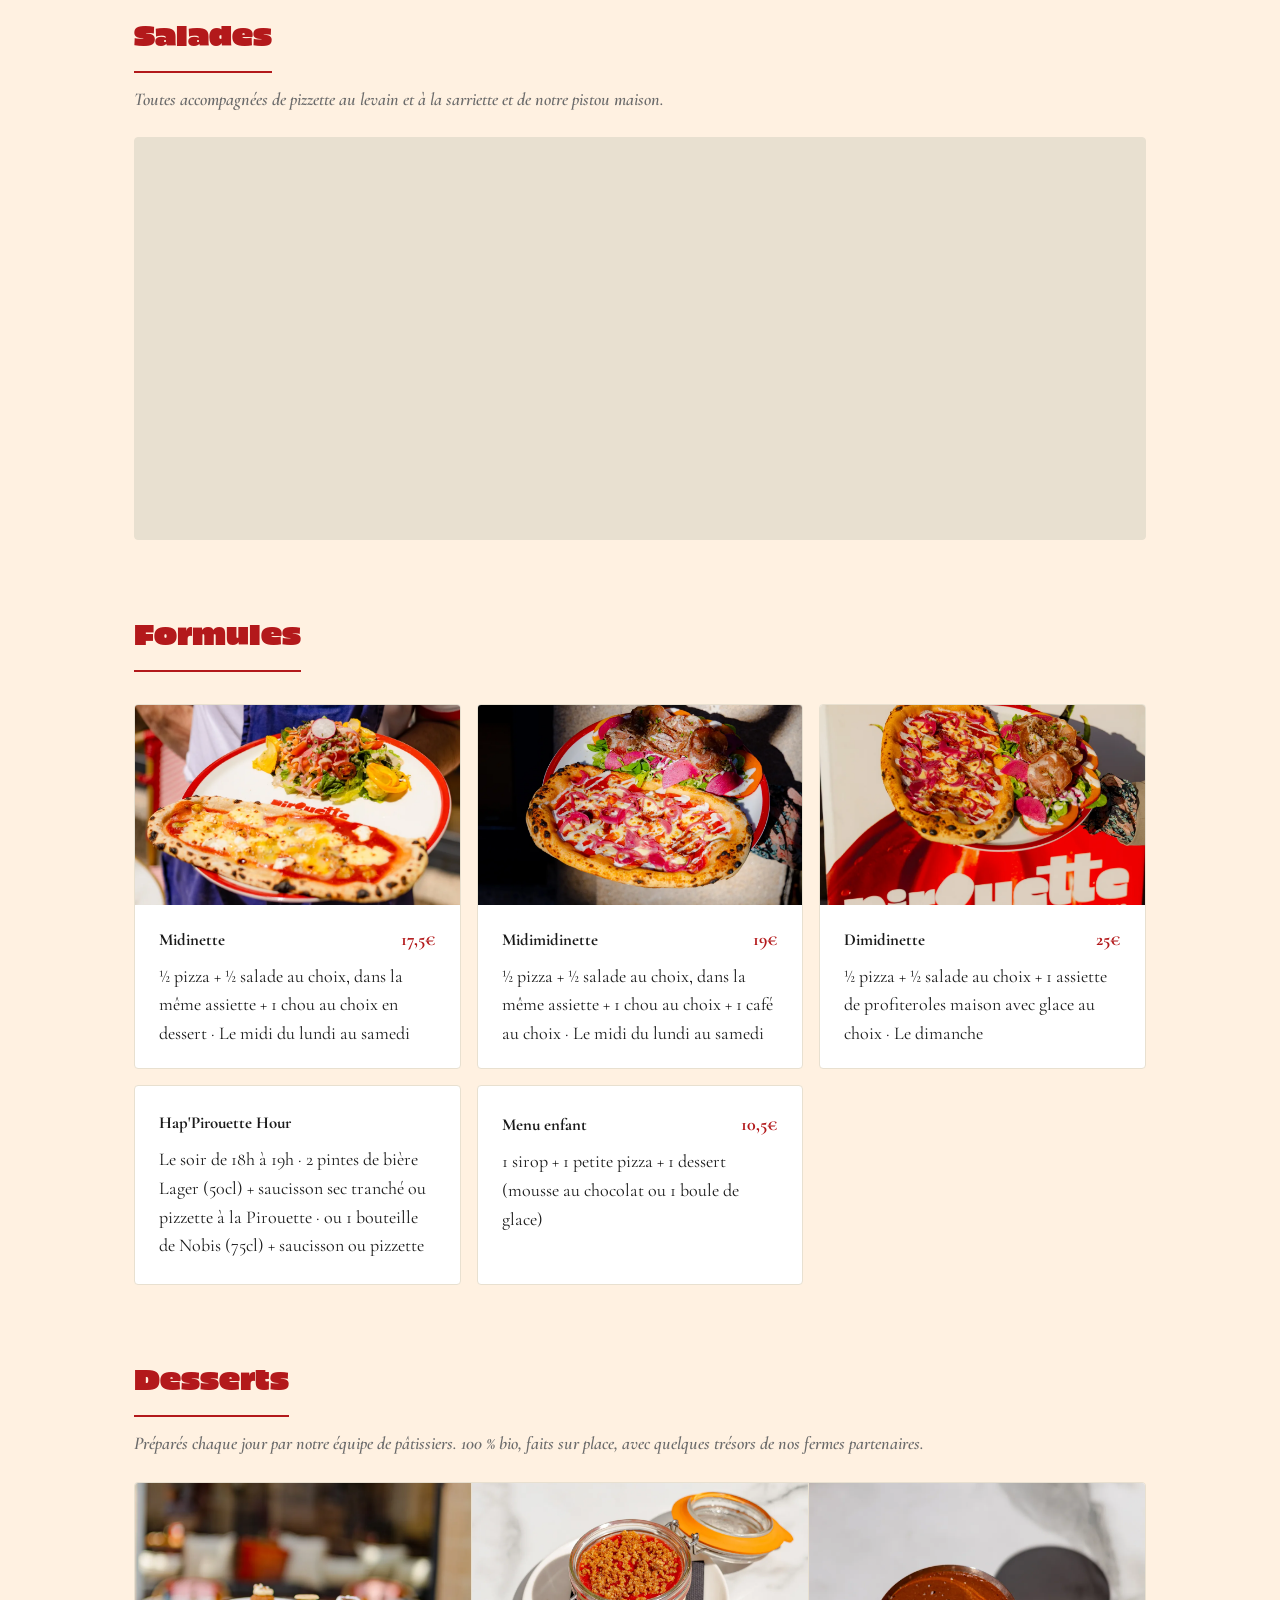
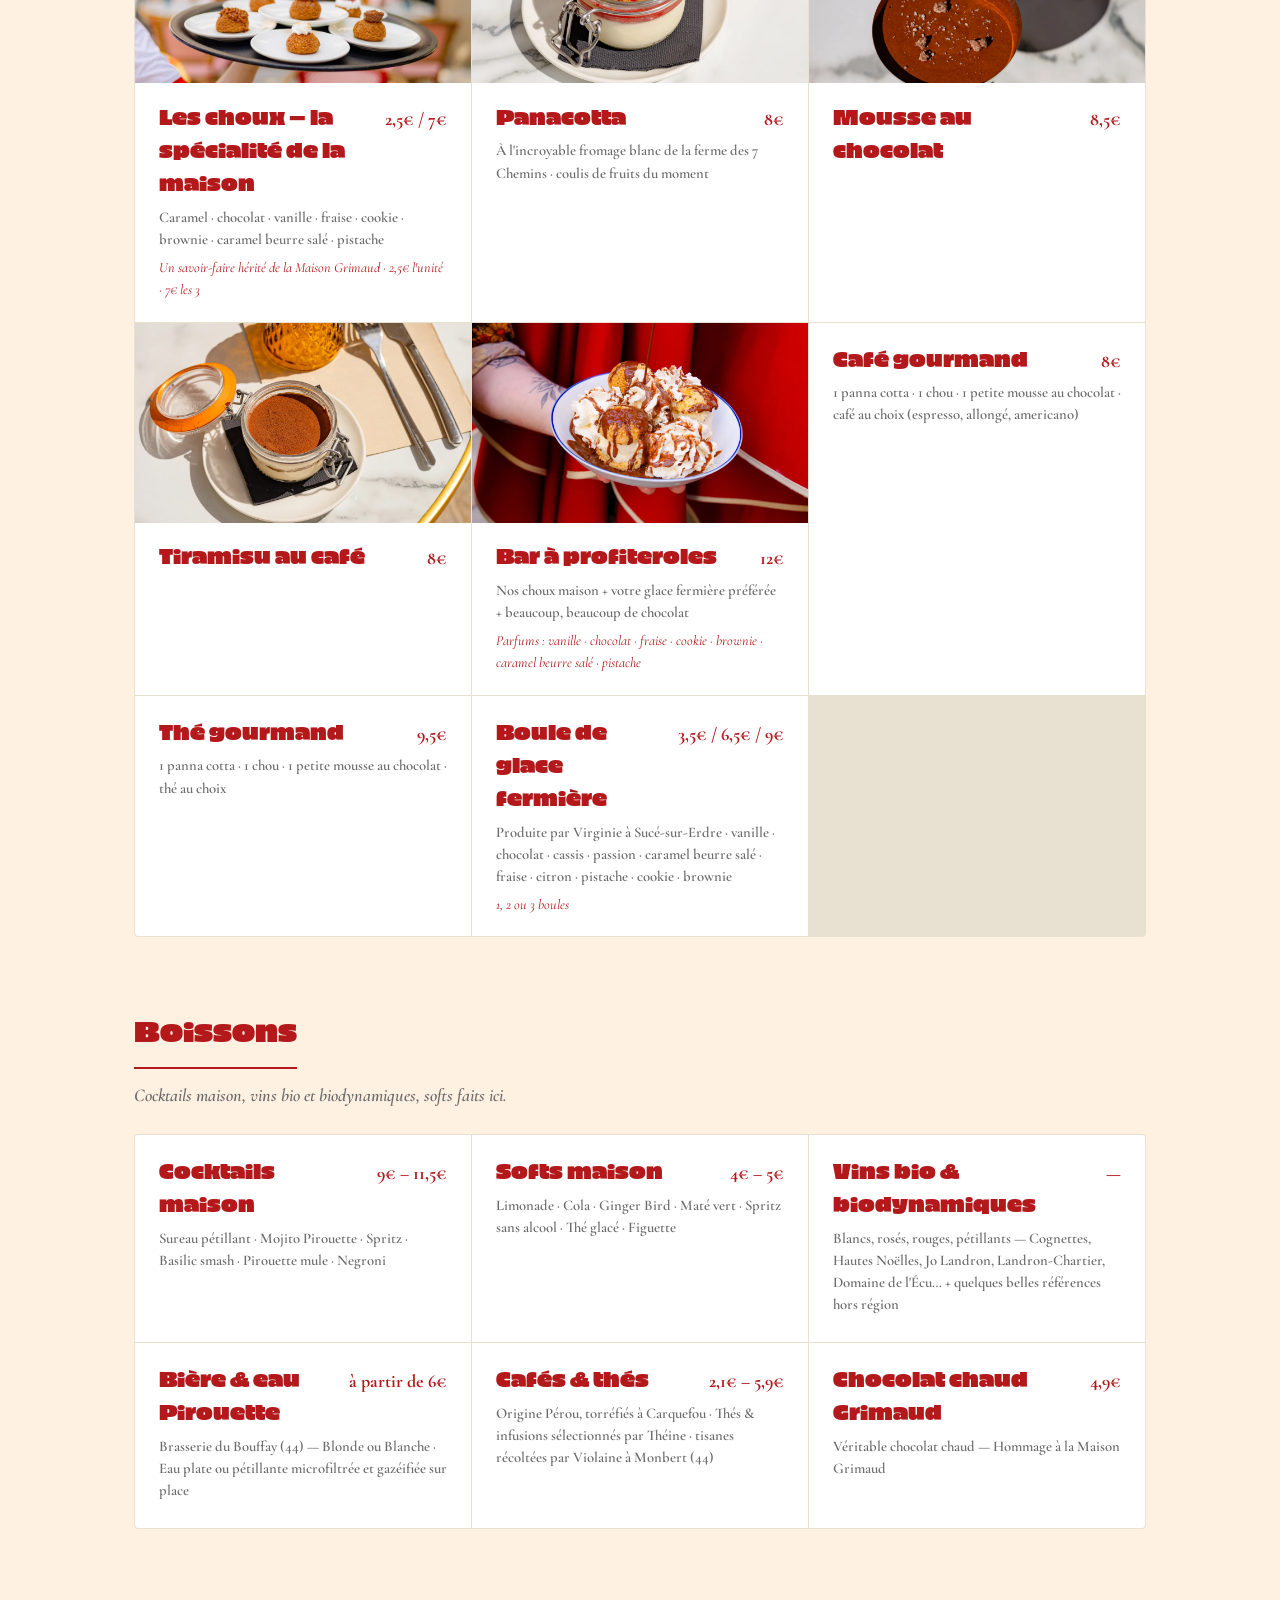
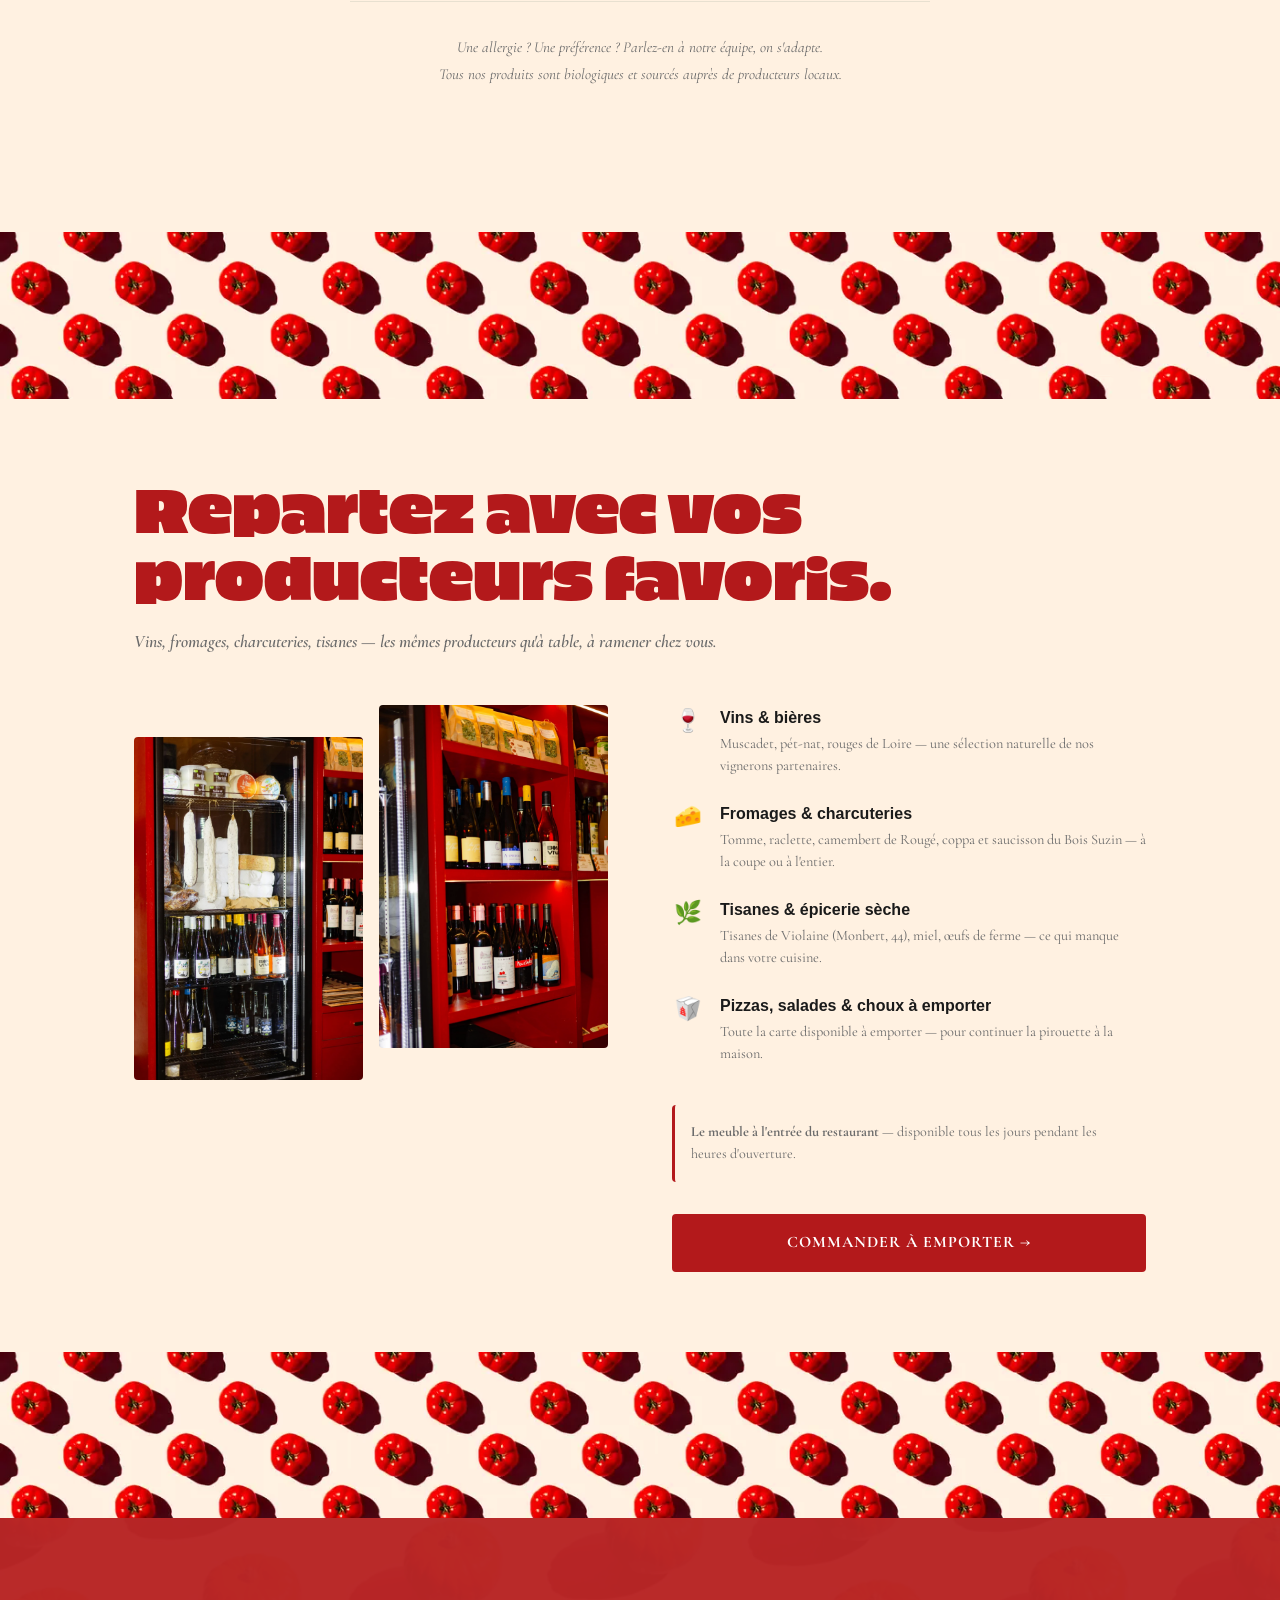
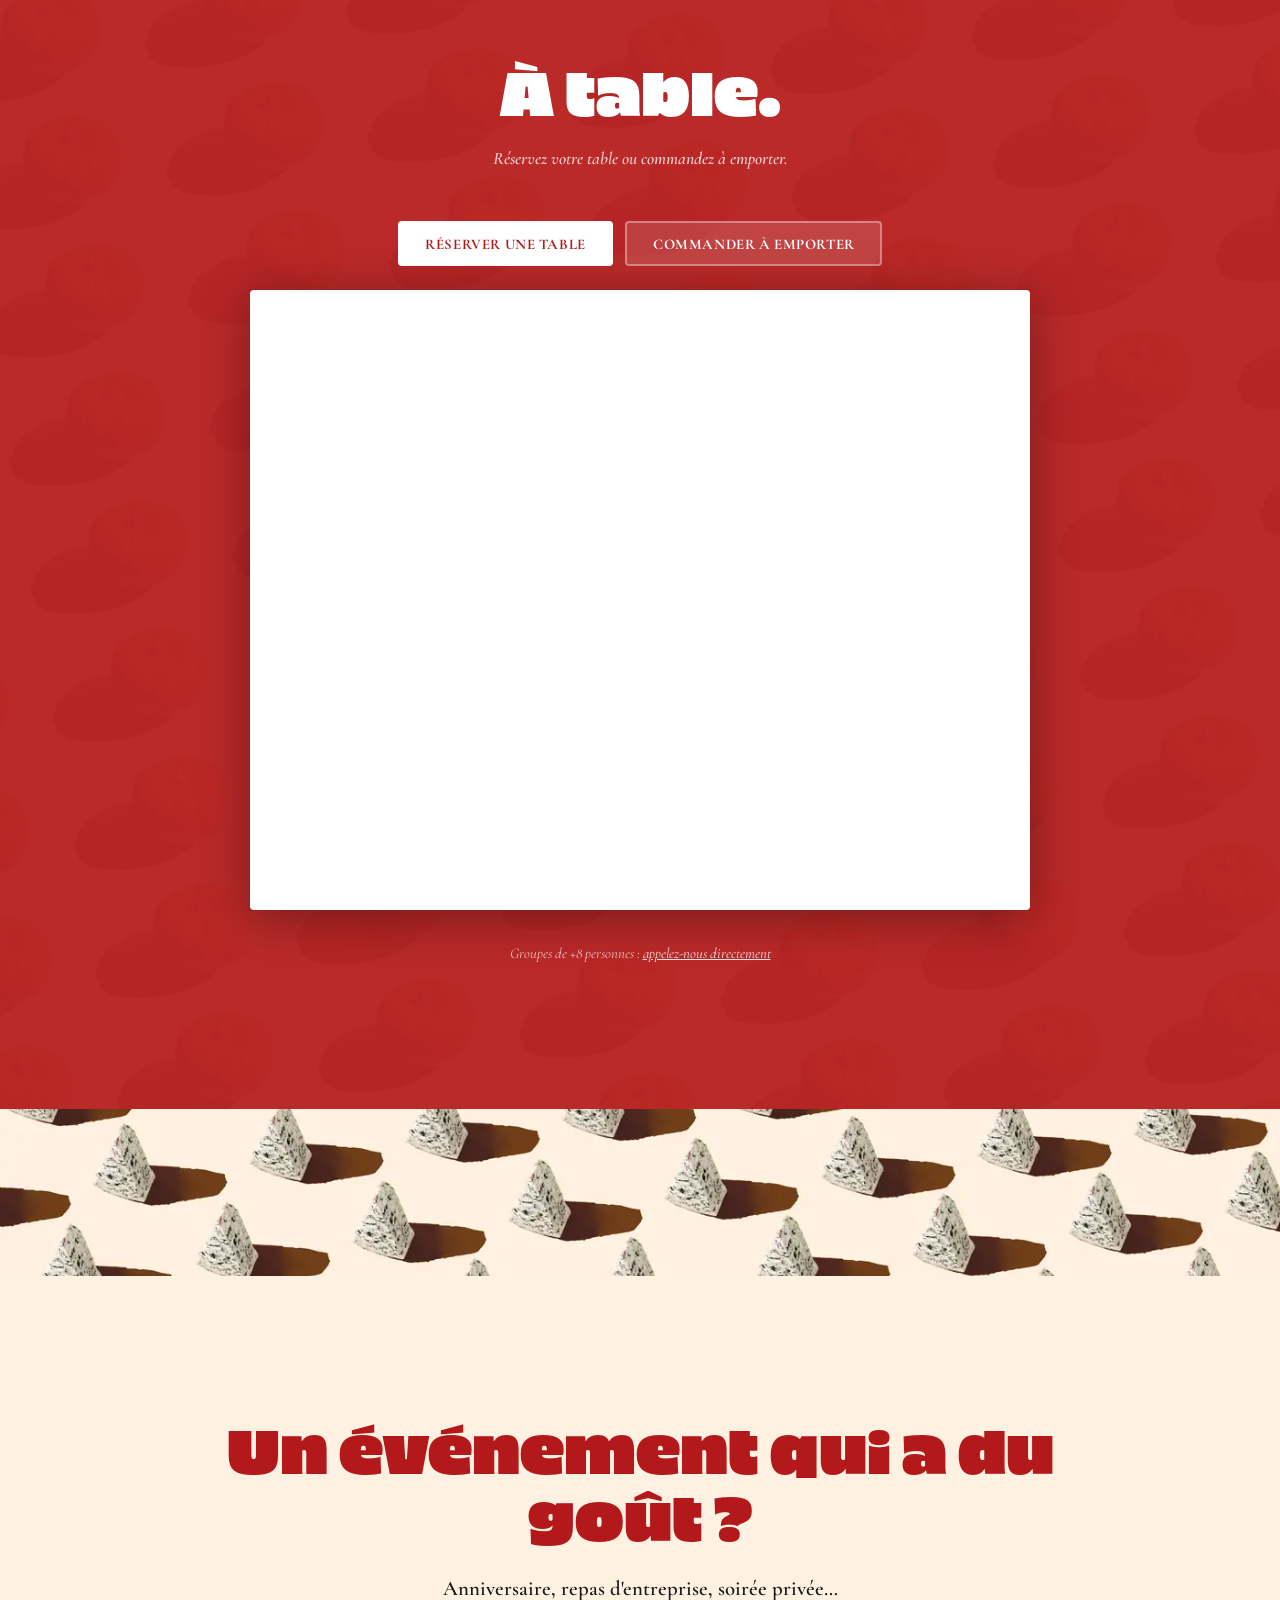
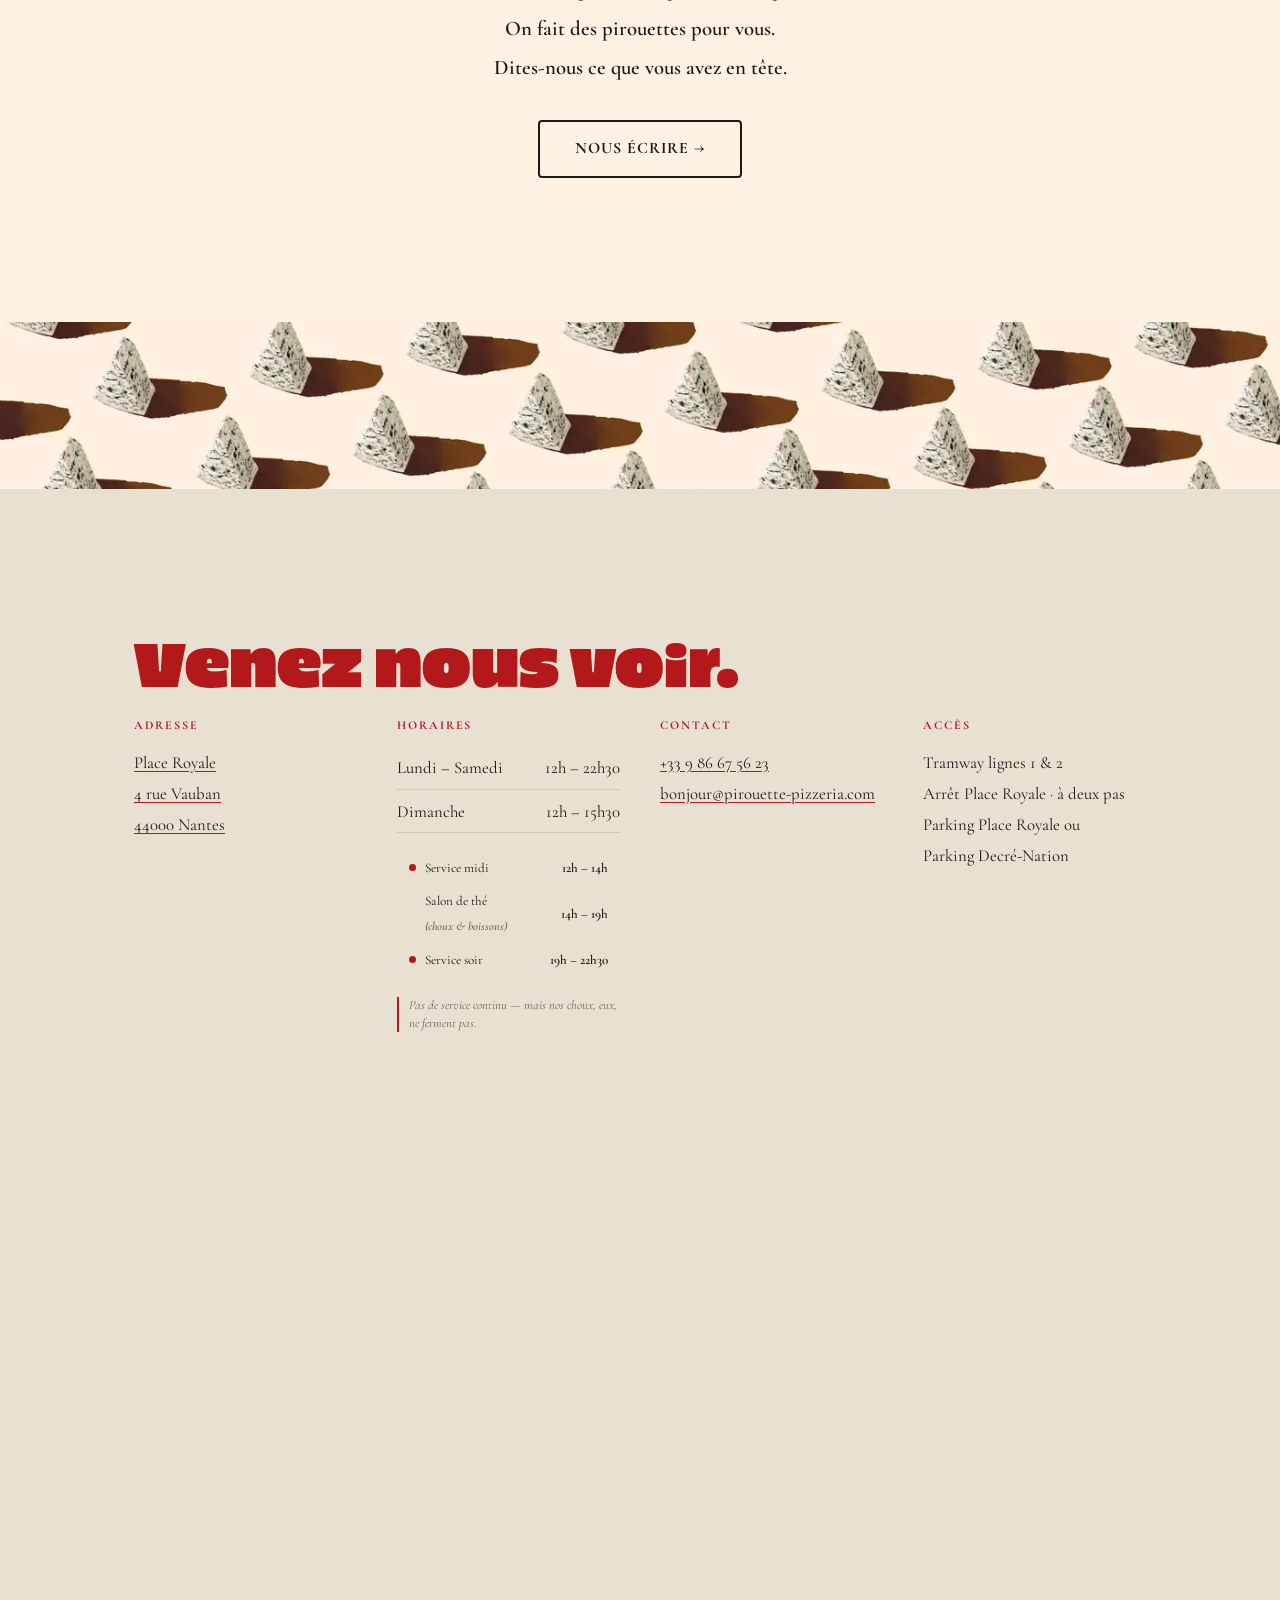
==== commit d790eb14: "Photos desserts : panacotta, mousse au chocolat, tiramisu, profiteroles" ====
--- a/index.html
+++ b/index.html
@@ -508,20 +508,32 @@
               <p class="pizza-card__ask">Un savoir-faire hérité de la Maison Grimaud · 2,5€ l'unité · 7€ les 3</p>
             </div>
           </div>
-          <div class="pizza-card">
-            <div class="pizza-card__header"><span class="pizza-card__name">Panacotta</span><span class="pizza-card__price">8€</span></div>
-            <p class="pizza-card__ingr">À l'incroyable fromage blanc de la ferme des 7 Chemins · coulis de fruits du moment</p>
-          </div>
-          <div class="pizza-card">
-            <div class="pizza-card__header"><span class="pizza-card__name">Mousse au chocolat</span><span class="pizza-card__price">8,5€</span></div>
-          </div>
-          <div class="pizza-card">
-            <div class="pizza-card__header"><span class="pizza-card__name">Tiramisu au café</span><span class="pizza-card__price">8€</span></div>
-          </div>
-          <div class="pizza-card">
-            <div class="pizza-card__header"><span class="pizza-card__name">Bar à profiteroles</span><span class="pizza-card__price">12€</span></div>
-            <p class="pizza-card__ingr">Nos choux maison + votre glace fermière préférée + beaucoup, beaucoup de chocolat</p>
-            <p class="pizza-card__ask">Parfums : vanille · chocolat · fraise · cookie · brownie · caramel beurre salé · pistache</p>
+          <div class="pizza-card pizza-card--photo">
+            <picture><source srcset="assets/dessert-panacotta.webp" type="image/webp"><img src="assets/dessert-panacotta.jpg" alt="Panacotta" class="pizza-card__img" loading="lazy" /></picture>
+            <div class="pizza-card__content">
+             <div class="pizza-card__header"><span class="pizza-card__name">Panacotta</span><span class="pizza-card__price">8€</span></div>
+             <p class="pizza-card__ingr">À l'incroyable fromage blanc de la ferme des 7 Chemins · coulis de fruits du moment</p>
+            </div>
+          </div>
+          <div class="pizza-card pizza-card--photo">
+            <picture><source srcset="assets/dessert-mousse-chocolat.webp" type="image/webp"><img src="assets/dessert-mousse-chocolat.jpg" alt="Mousse au chocolat" class="pizza-card__img" loading="lazy" /></picture>
+            <div class="pizza-card__content">
+             <div class="pizza-card__header"><span class="pizza-card__name">Mousse au chocolat</span><span class="pizza-card__price">8,5€</span></div>
+            </div>
+          </div>
+          <div class="pizza-card pizza-card--photo">
+            <picture><source srcset="assets/dessert-tiramisu.webp" type="image/webp"><img src="assets/dessert-tiramisu.jpg" alt="Tiramisu au café" class="pizza-card__img" loading="lazy" /></picture>
+            <div class="pizza-card__content">
+             <div class="pizza-card__header"><span class="pizza-card__name">Tiramisu au café</span><span class="pizza-card__price">8€</span></div>
+            </div>
+          </div>
+          <div class="pizza-card pizza-card--photo">
+            <picture><source srcset="assets/dessert-profiteroles.webp" type="image/webp"><img src="assets/dessert-profiteroles.jpg" alt="Bar à profiteroles" class="pizza-card__img" loading="lazy" /></picture>
+            <div class="pizza-card__content">
+             <div class="pizza-card__header"><span class="pizza-card__name">Bar à profiteroles</span><span class="pizza-card__price">12€</span></div>
+             <p class="pizza-card__ingr">Nos choux maison + votre glace fermière préférée + beaucoup, beaucoup de chocolat</p>
+             <p class="pizza-card__ask">Parfums : vanille · chocolat · fraise · cookie · brownie · caramel beurre salé · pistache</p>
+            </div>
           </div>
           <div class="pizza-card">
             <div class="pizza-card__header"><span class="pizza-card__name">Café gourmand</span><span class="pizza-card__price">8€</span></div>
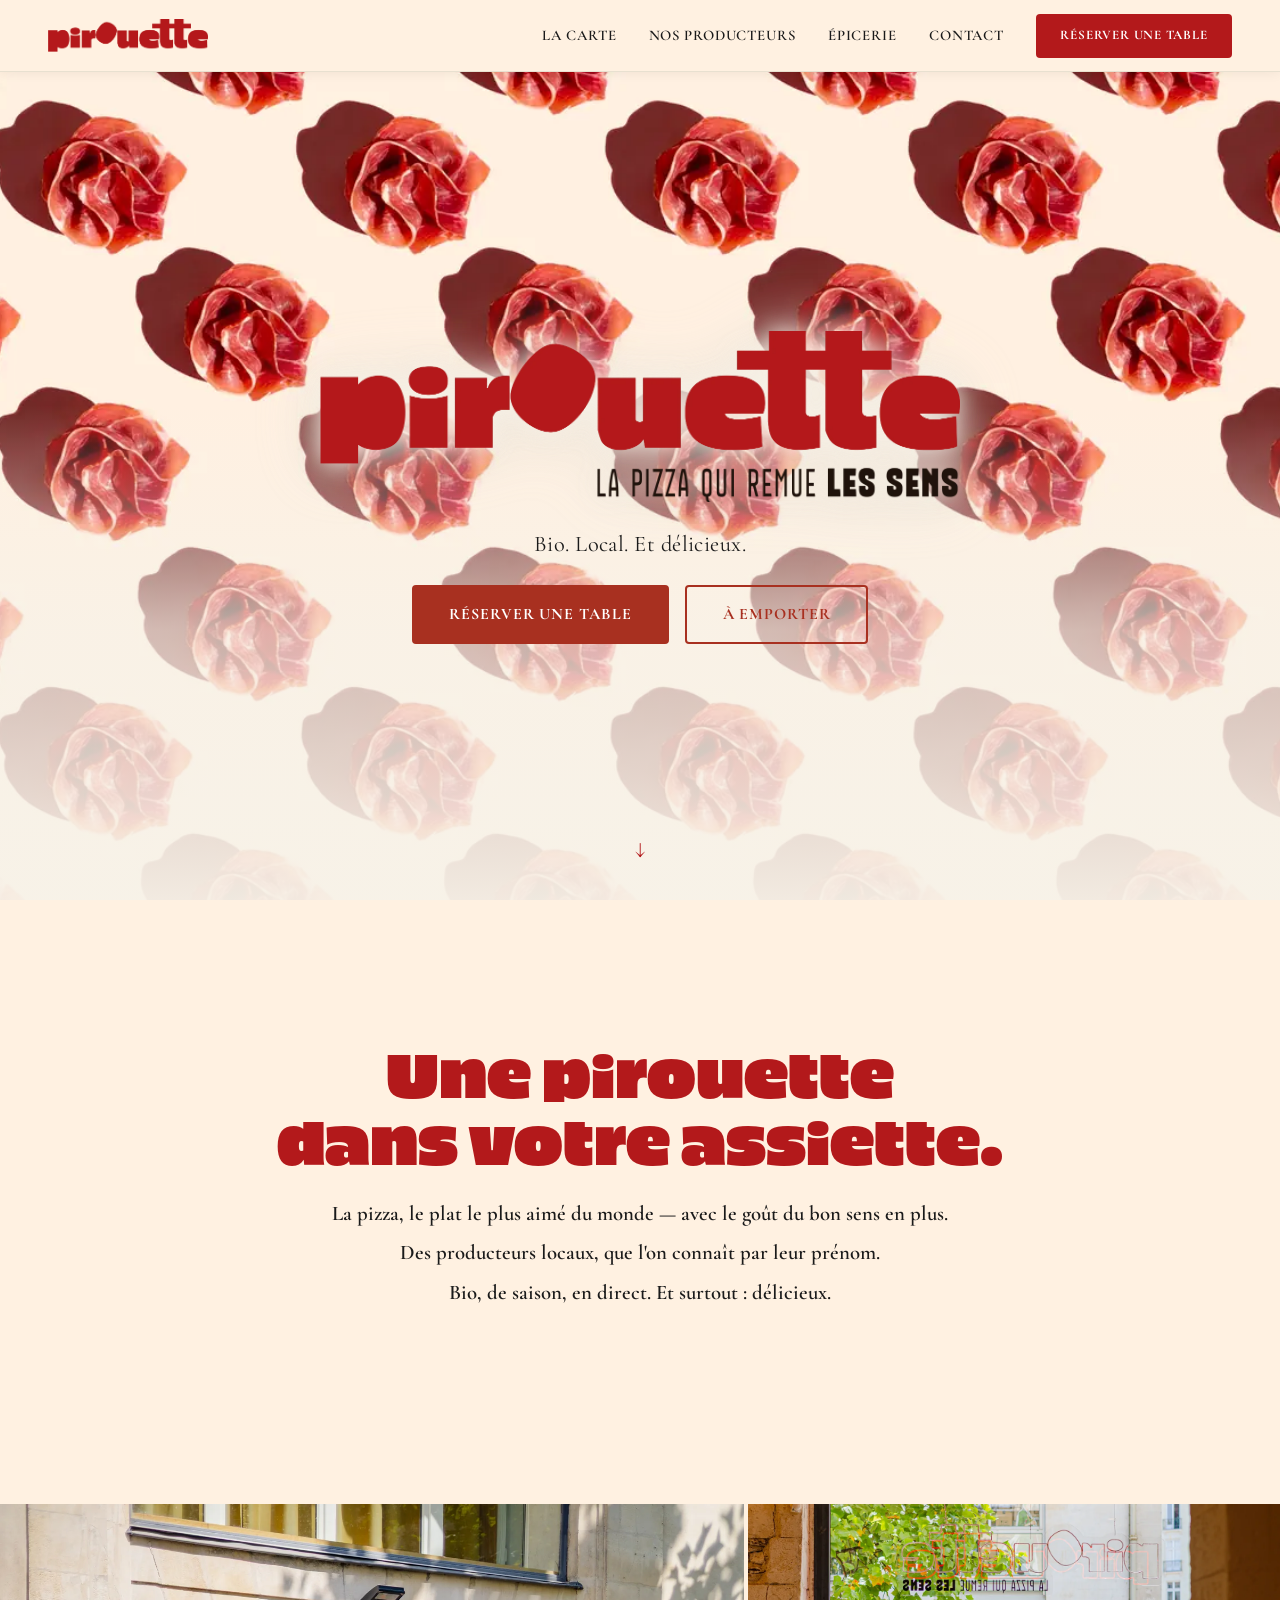
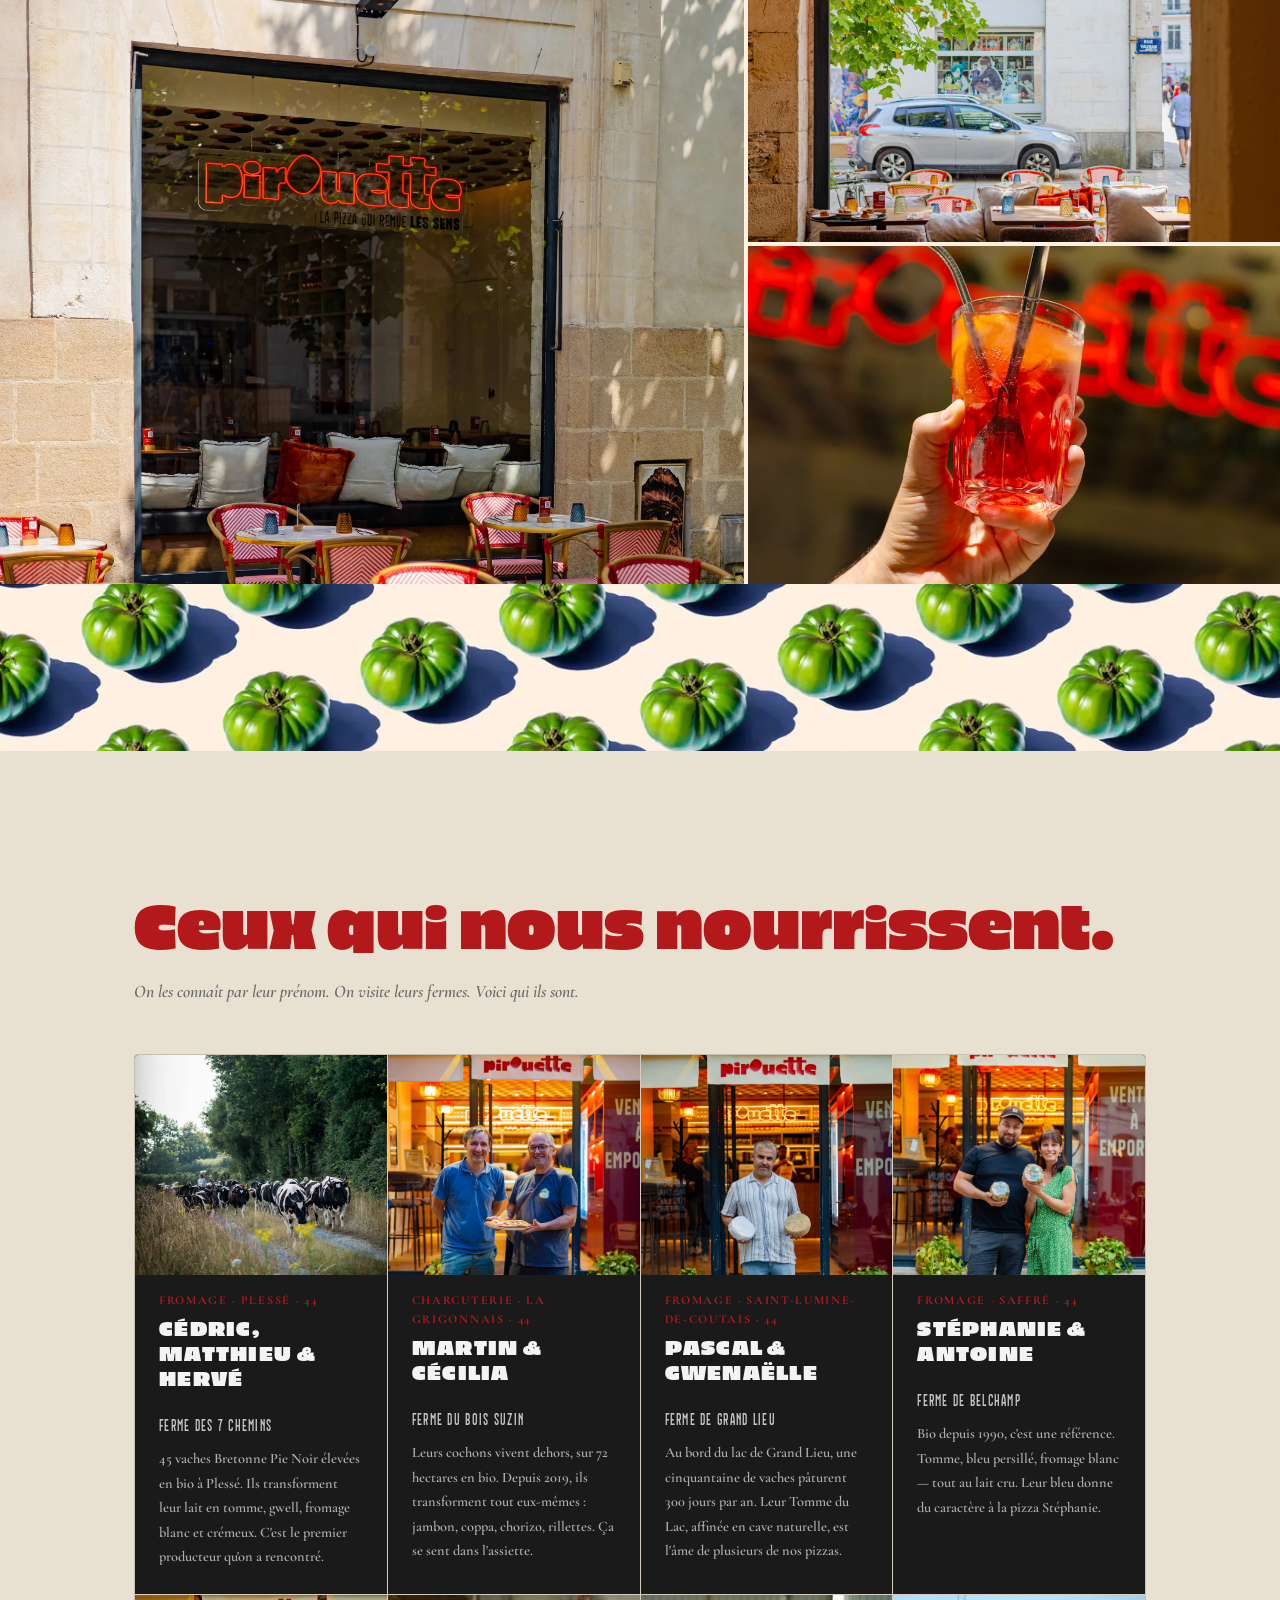
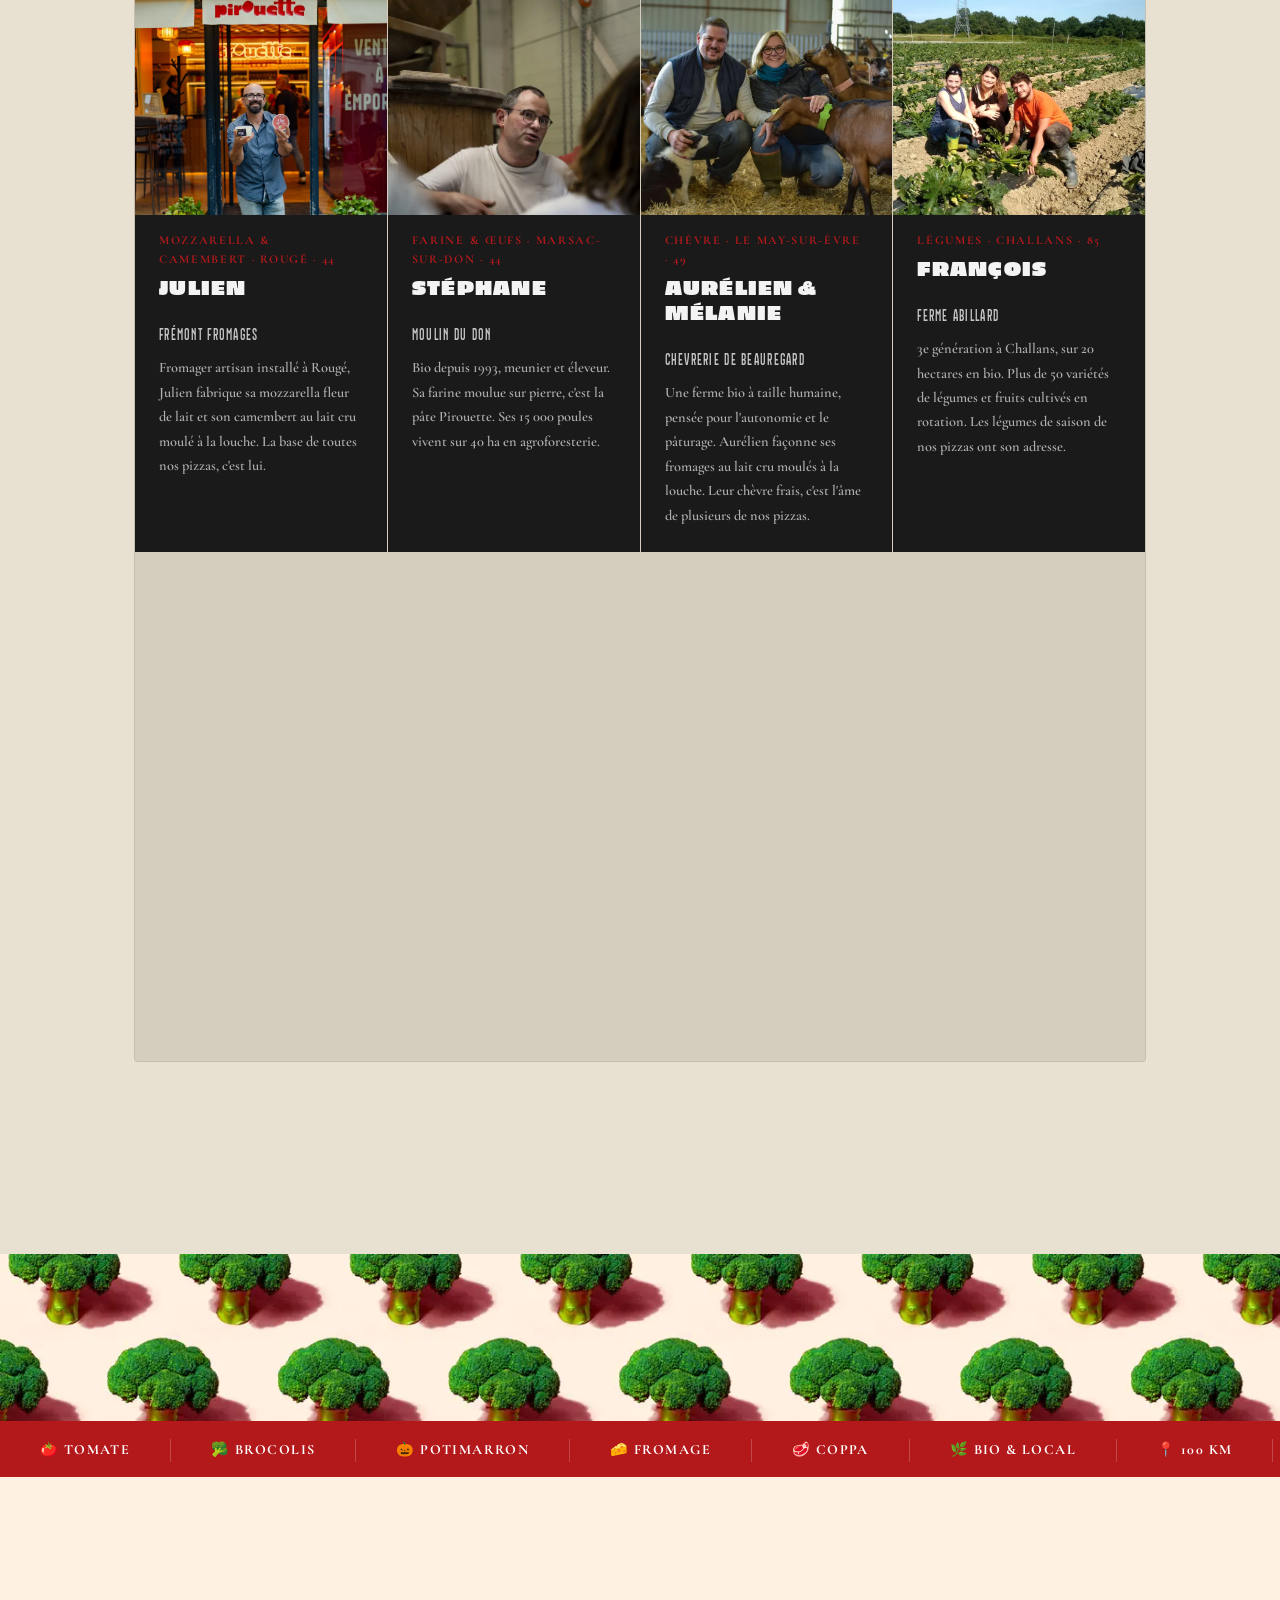
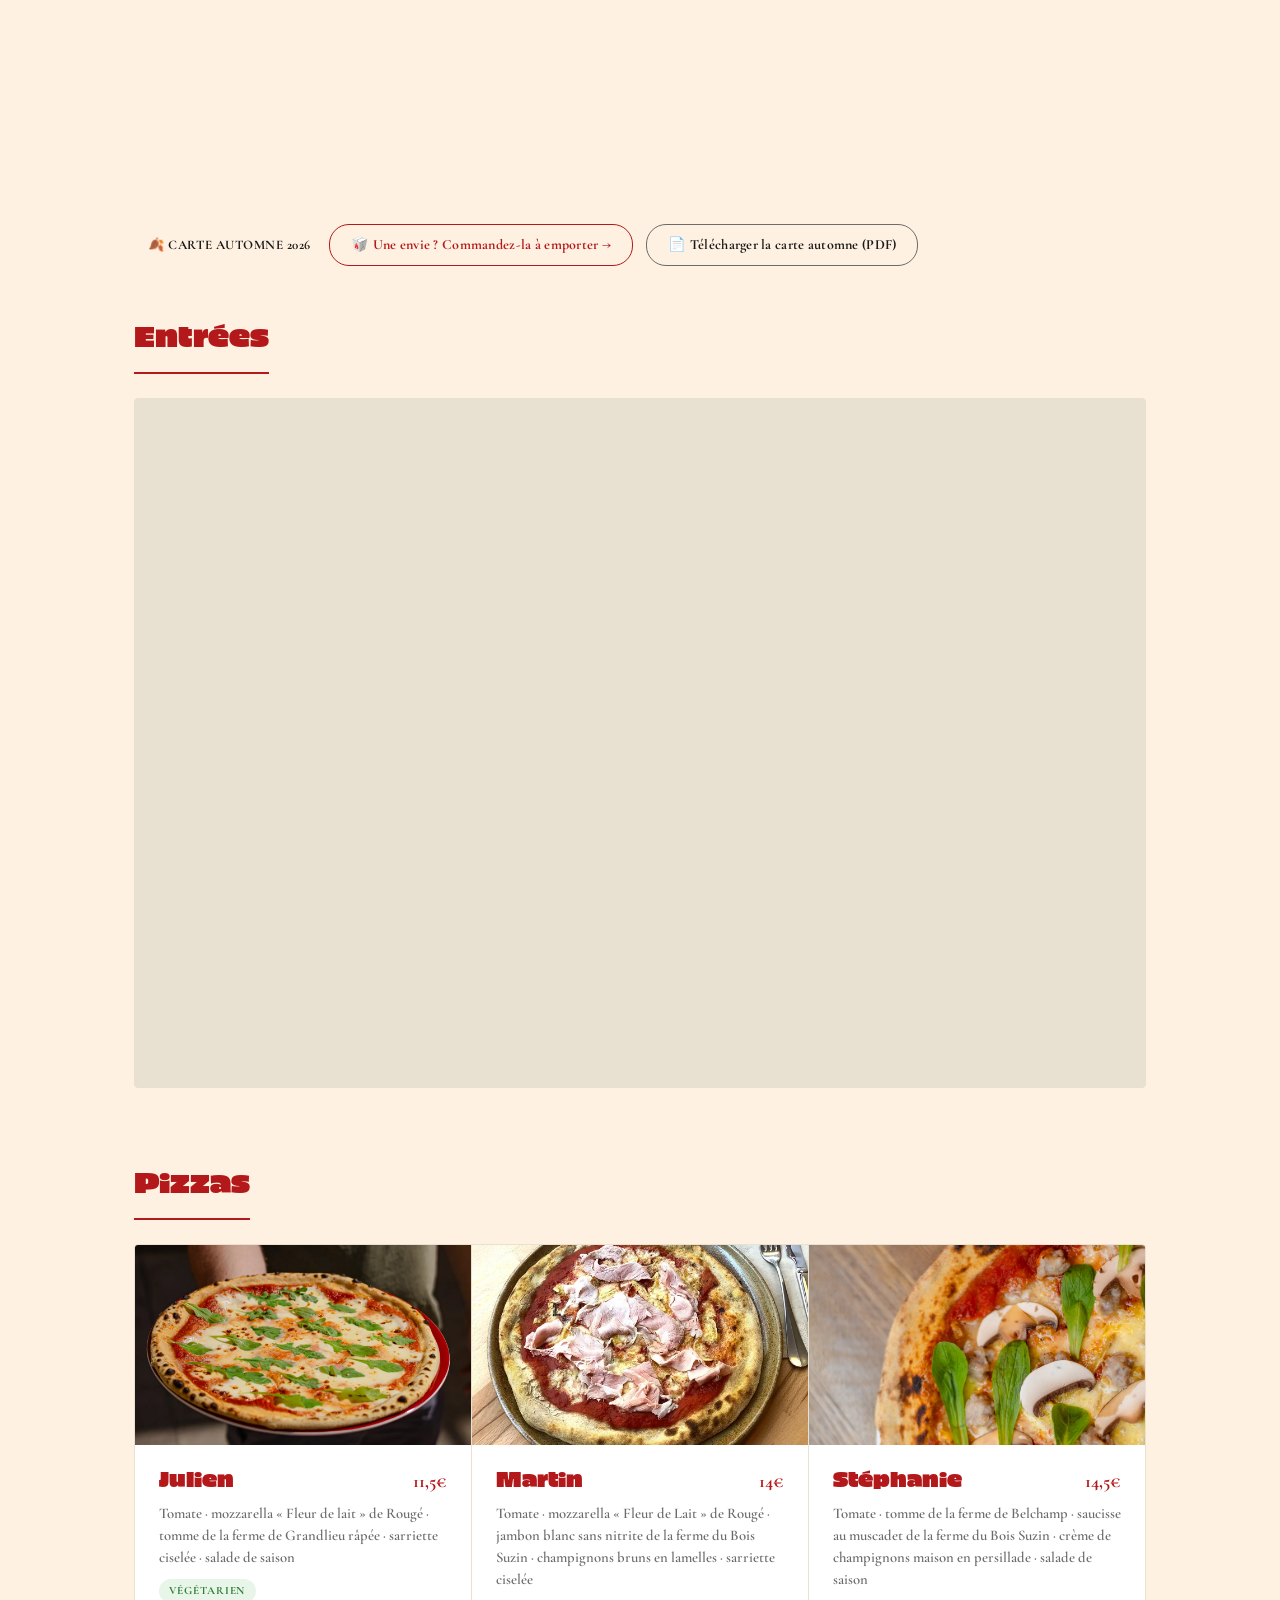
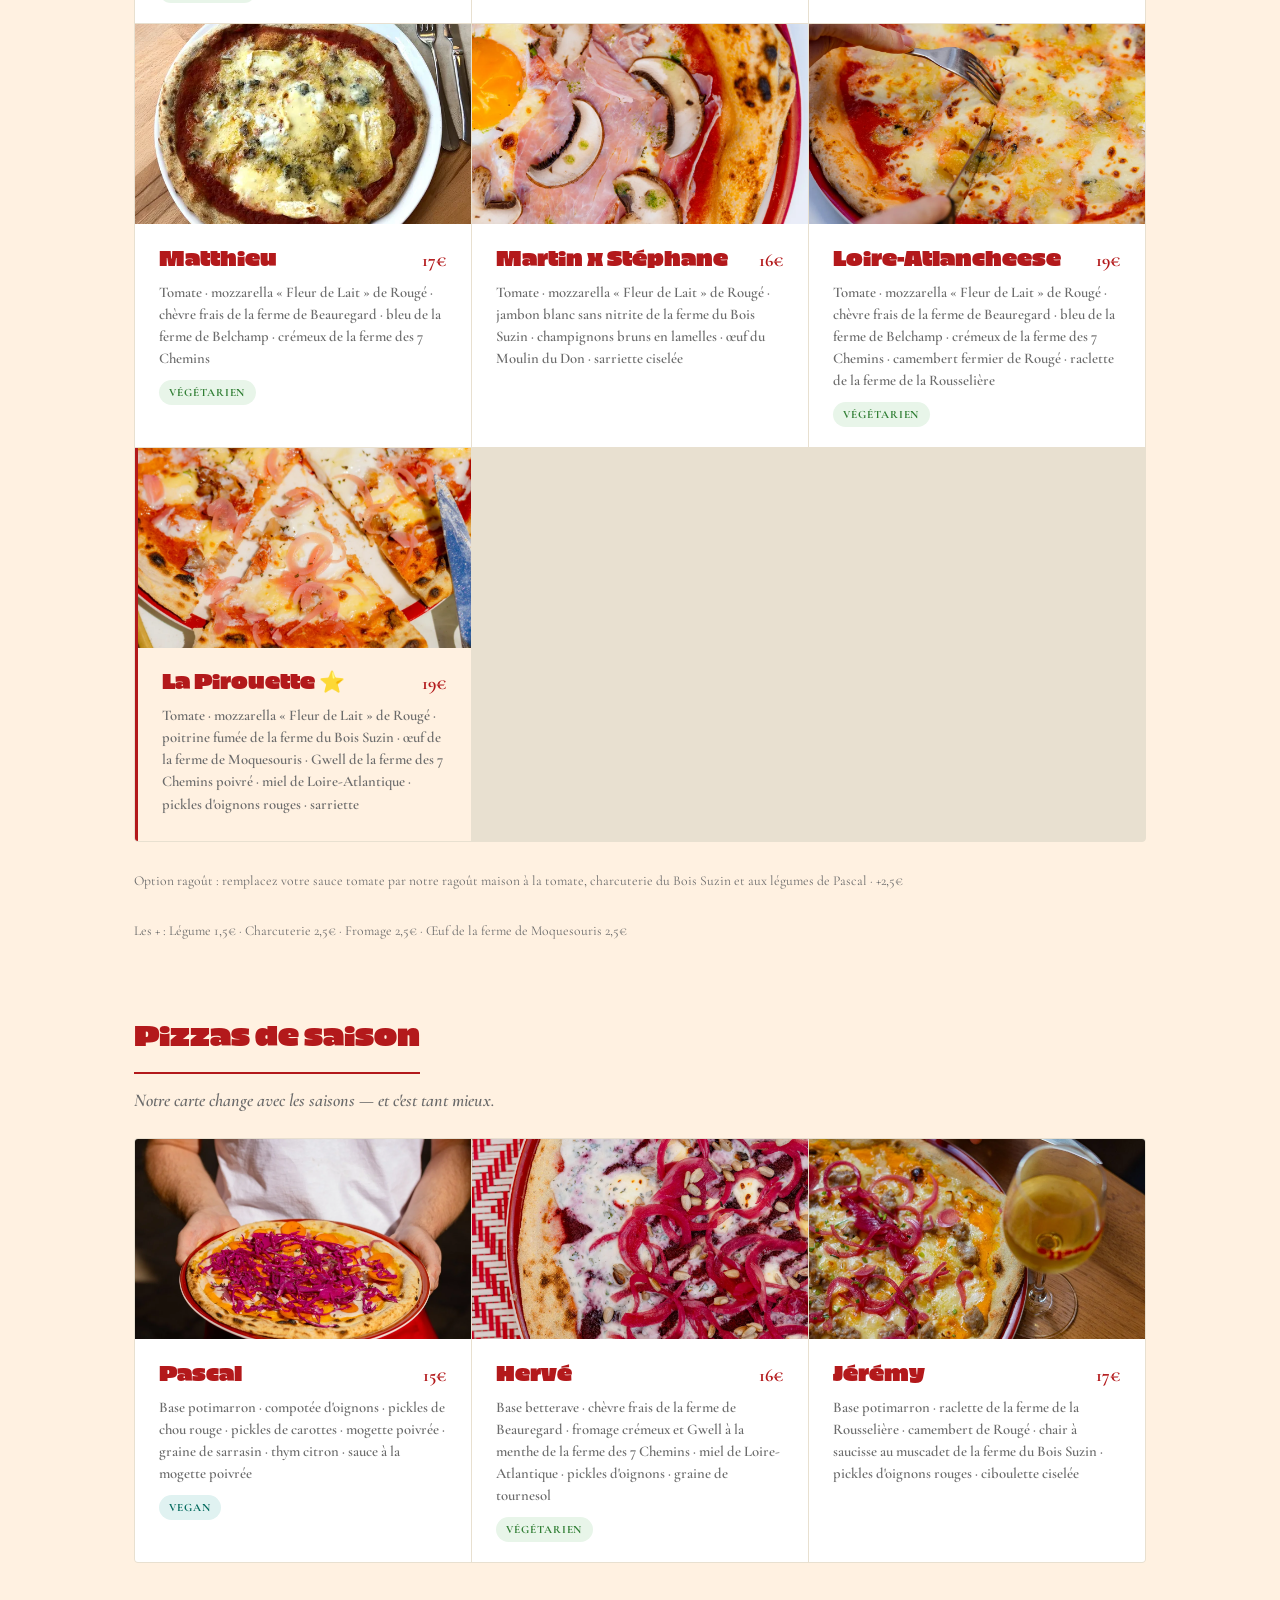
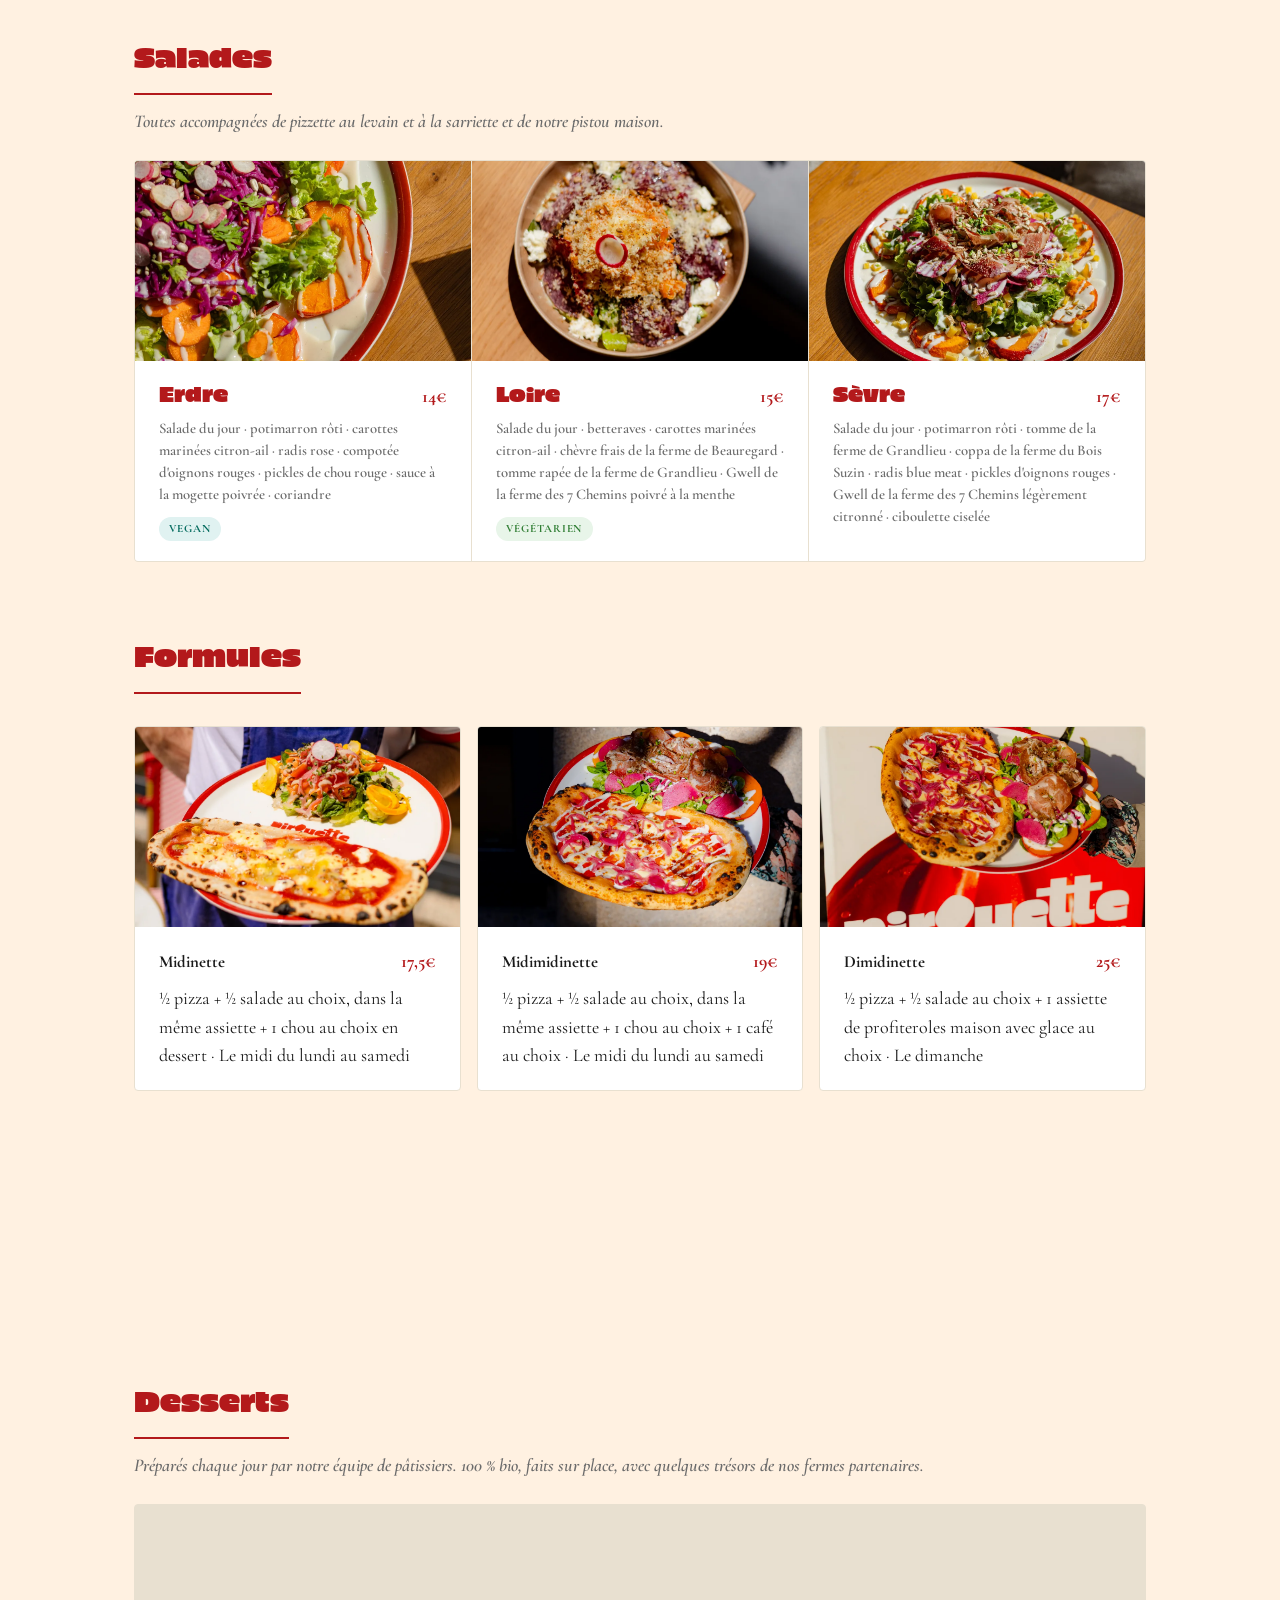
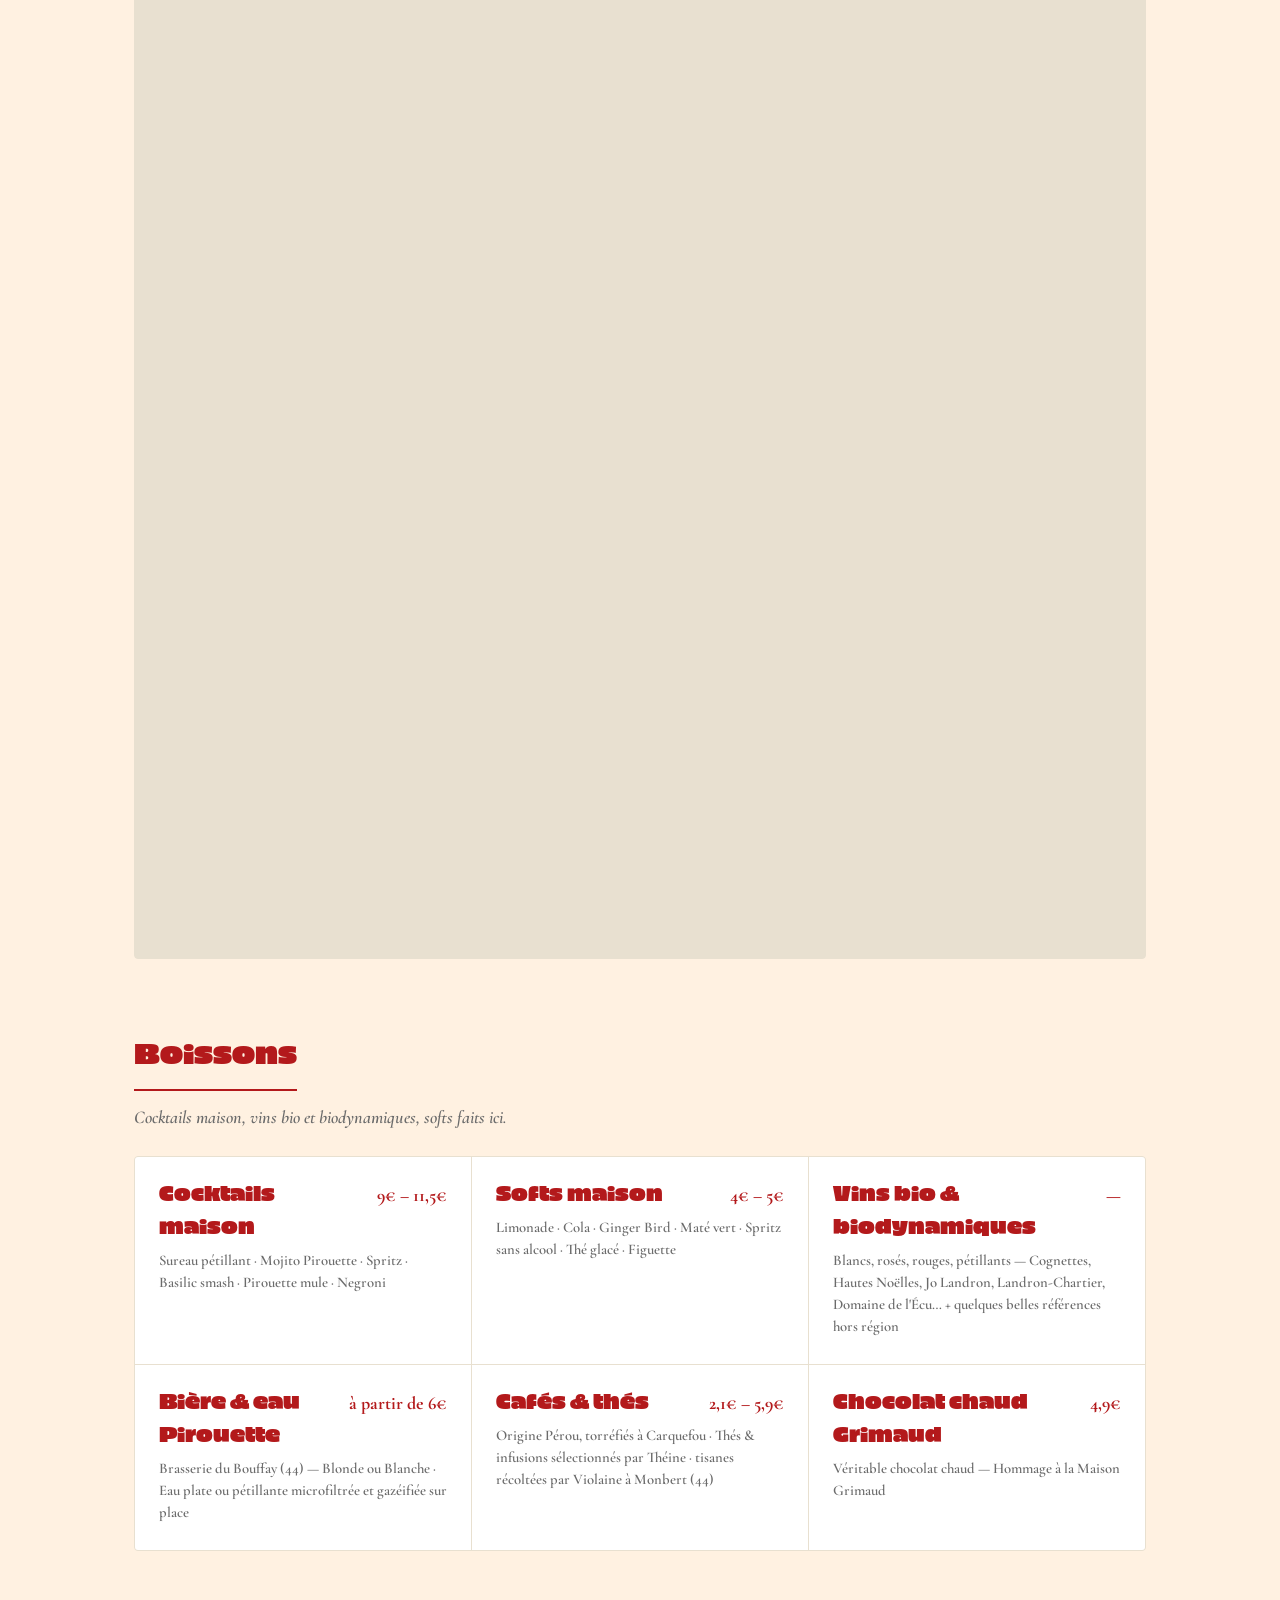
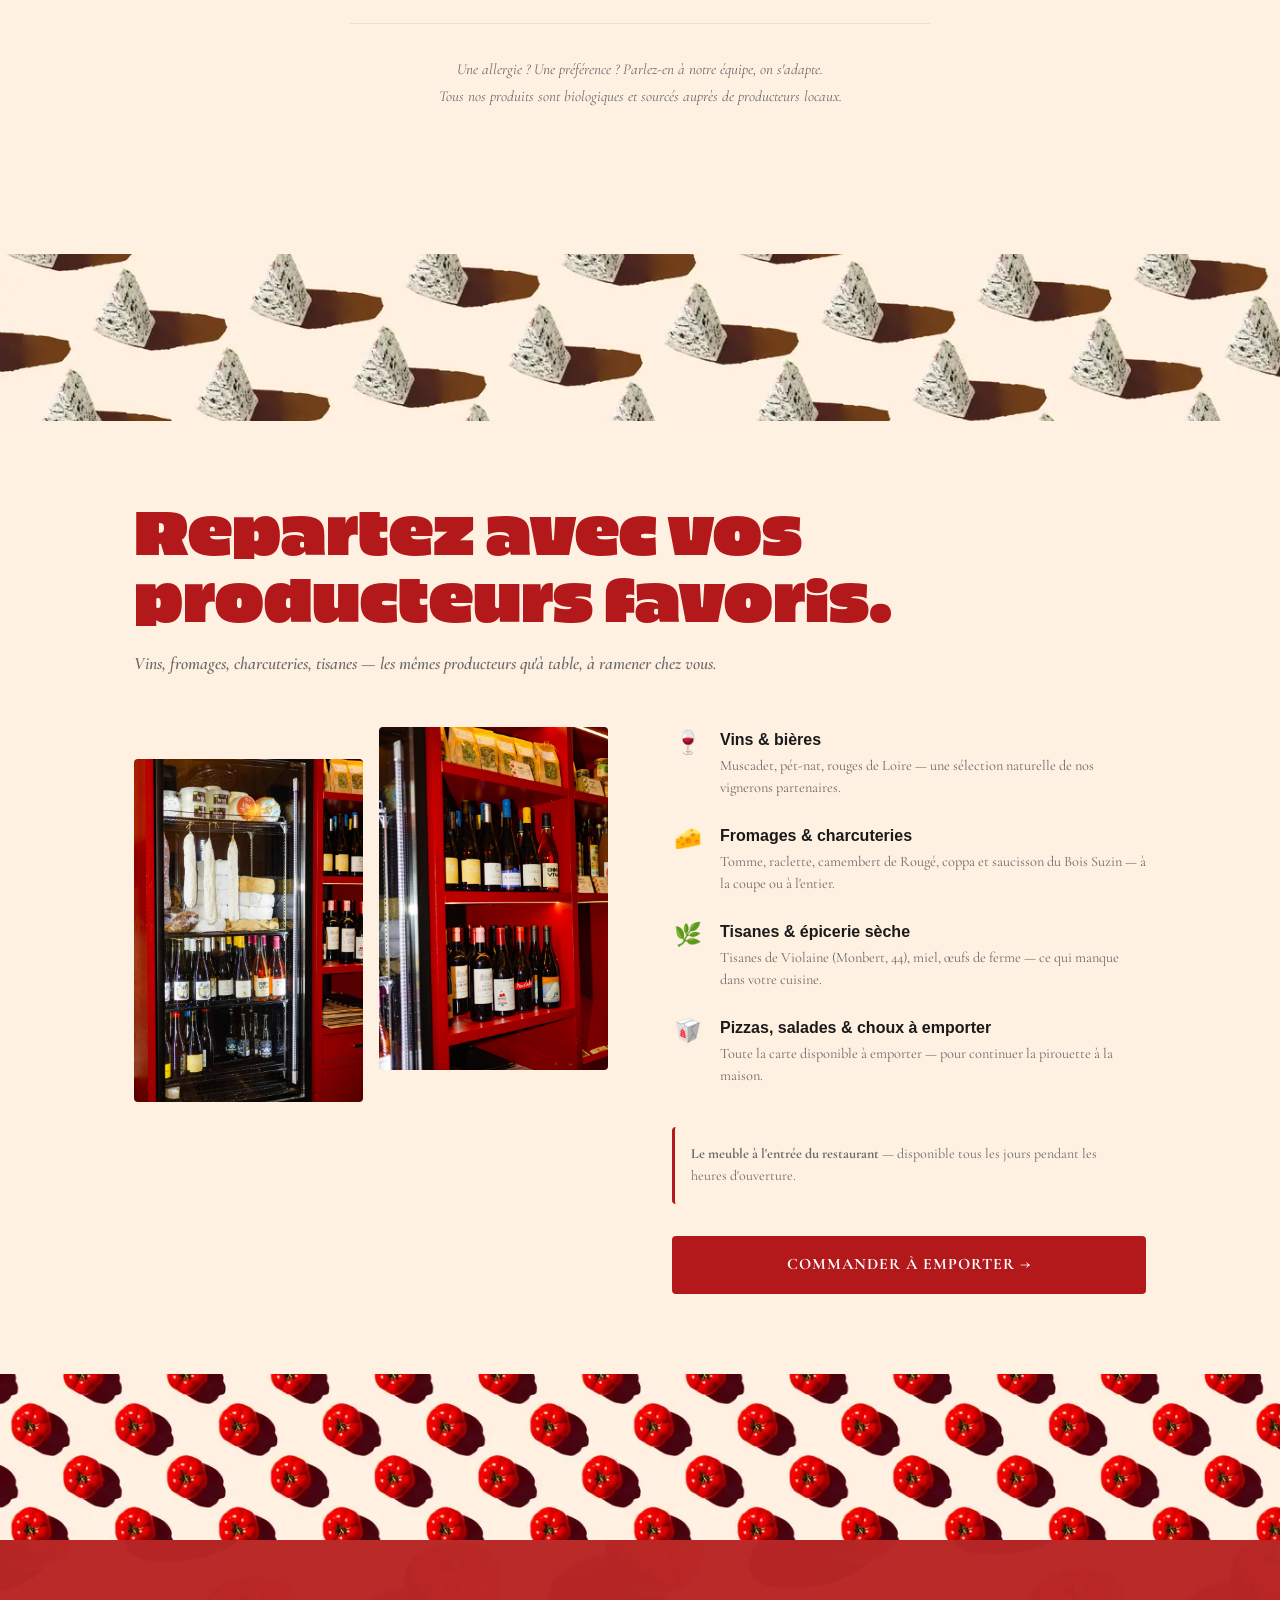
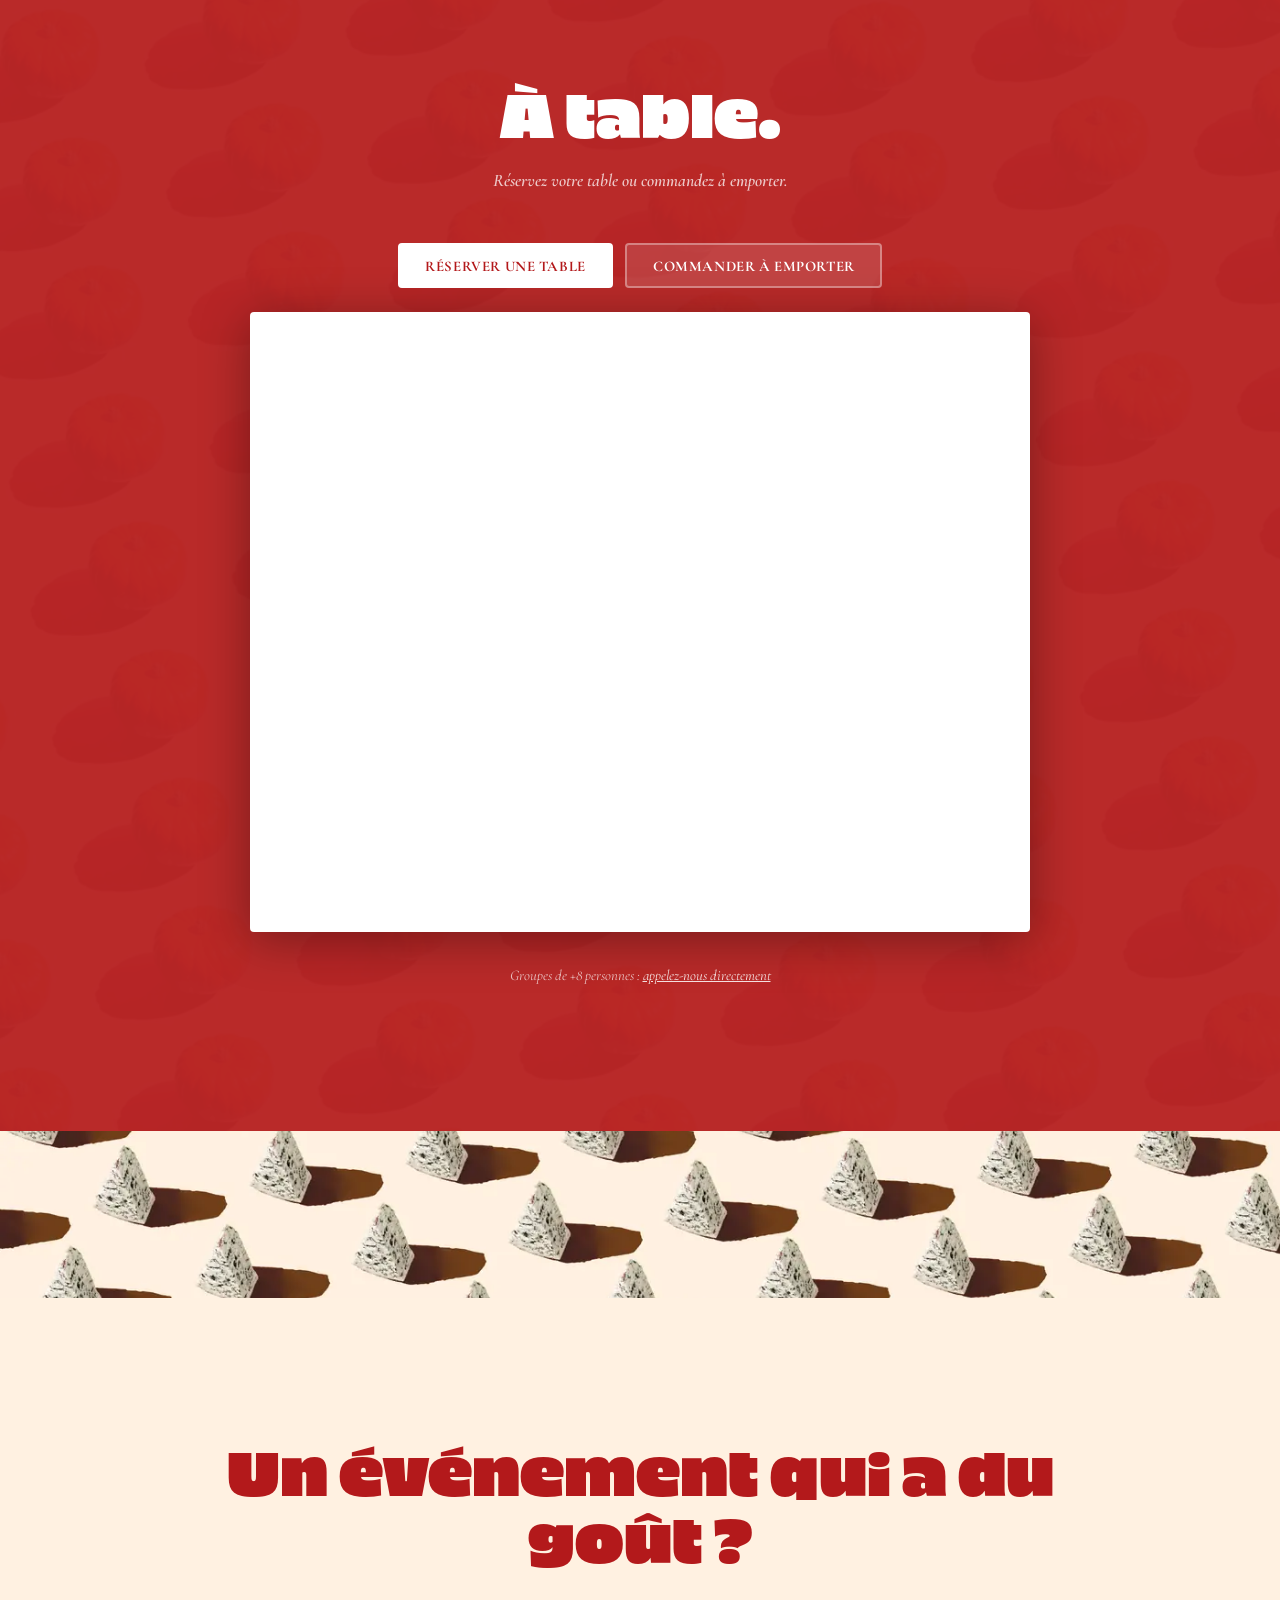
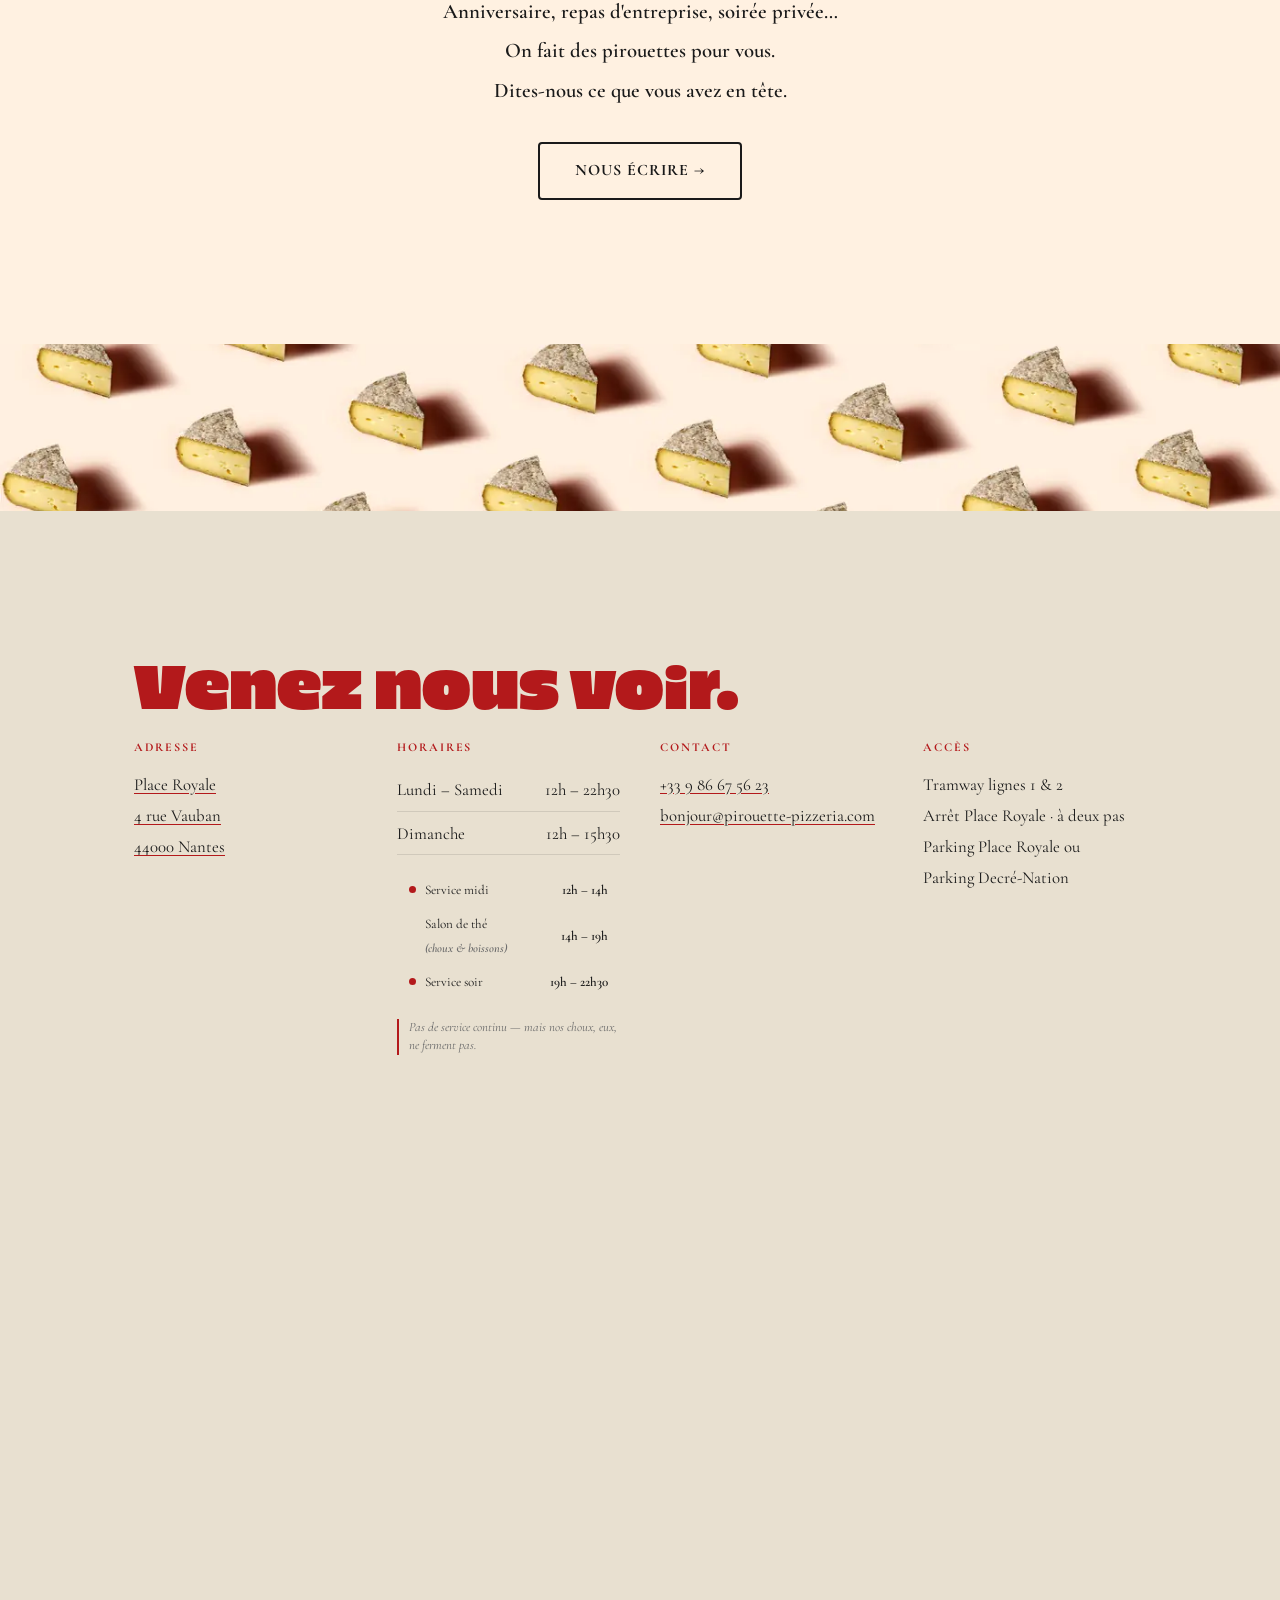
==== commit fd4ab8f3: "Photo : pizza Loire-Atlancheese" ====
--- a/index.html
+++ b/index.html
@@ -378,7 +378,8 @@
               <p class="pizza-card__ingr">Tomate · mozzarella « Fleur de Lait » de Rougé · jambon blanc sans nitrite de la ferme du Bois Suzin · champignons bruns en lamelles · œuf du Moulin du Don · sarriette ciselée</p>
             </div>
           </div>
-          <div class="pizza-card">
+          <div class="pizza-card pizza-card--photo">
+            <picture><source srcset="assets/pizza-loire-atlancheese.webp" type="image/webp"><img src="assets/pizza-loire-atlancheese.jpg" alt="Pizza Loire-Atlancheese" class="pizza-card__img" loading="lazy" /></picture>
             <div class="pizza-card__content">
               <div class="pizza-card__header"><span class="pizza-card__name">Loire-Atlancheese</span><span class="pizza-card__price">19€</span></div>
               <p class="pizza-card__ingr">Tomate · mozzarella « Fleur de Lait » de Rougé · chèvre frais de la ferme de Beauregard · bleu de la ferme de Belchamp · crémeux de la ferme des 7 Chemins · camembert fermier de Rougé · raclette de la ferme de la Rousselière</p>
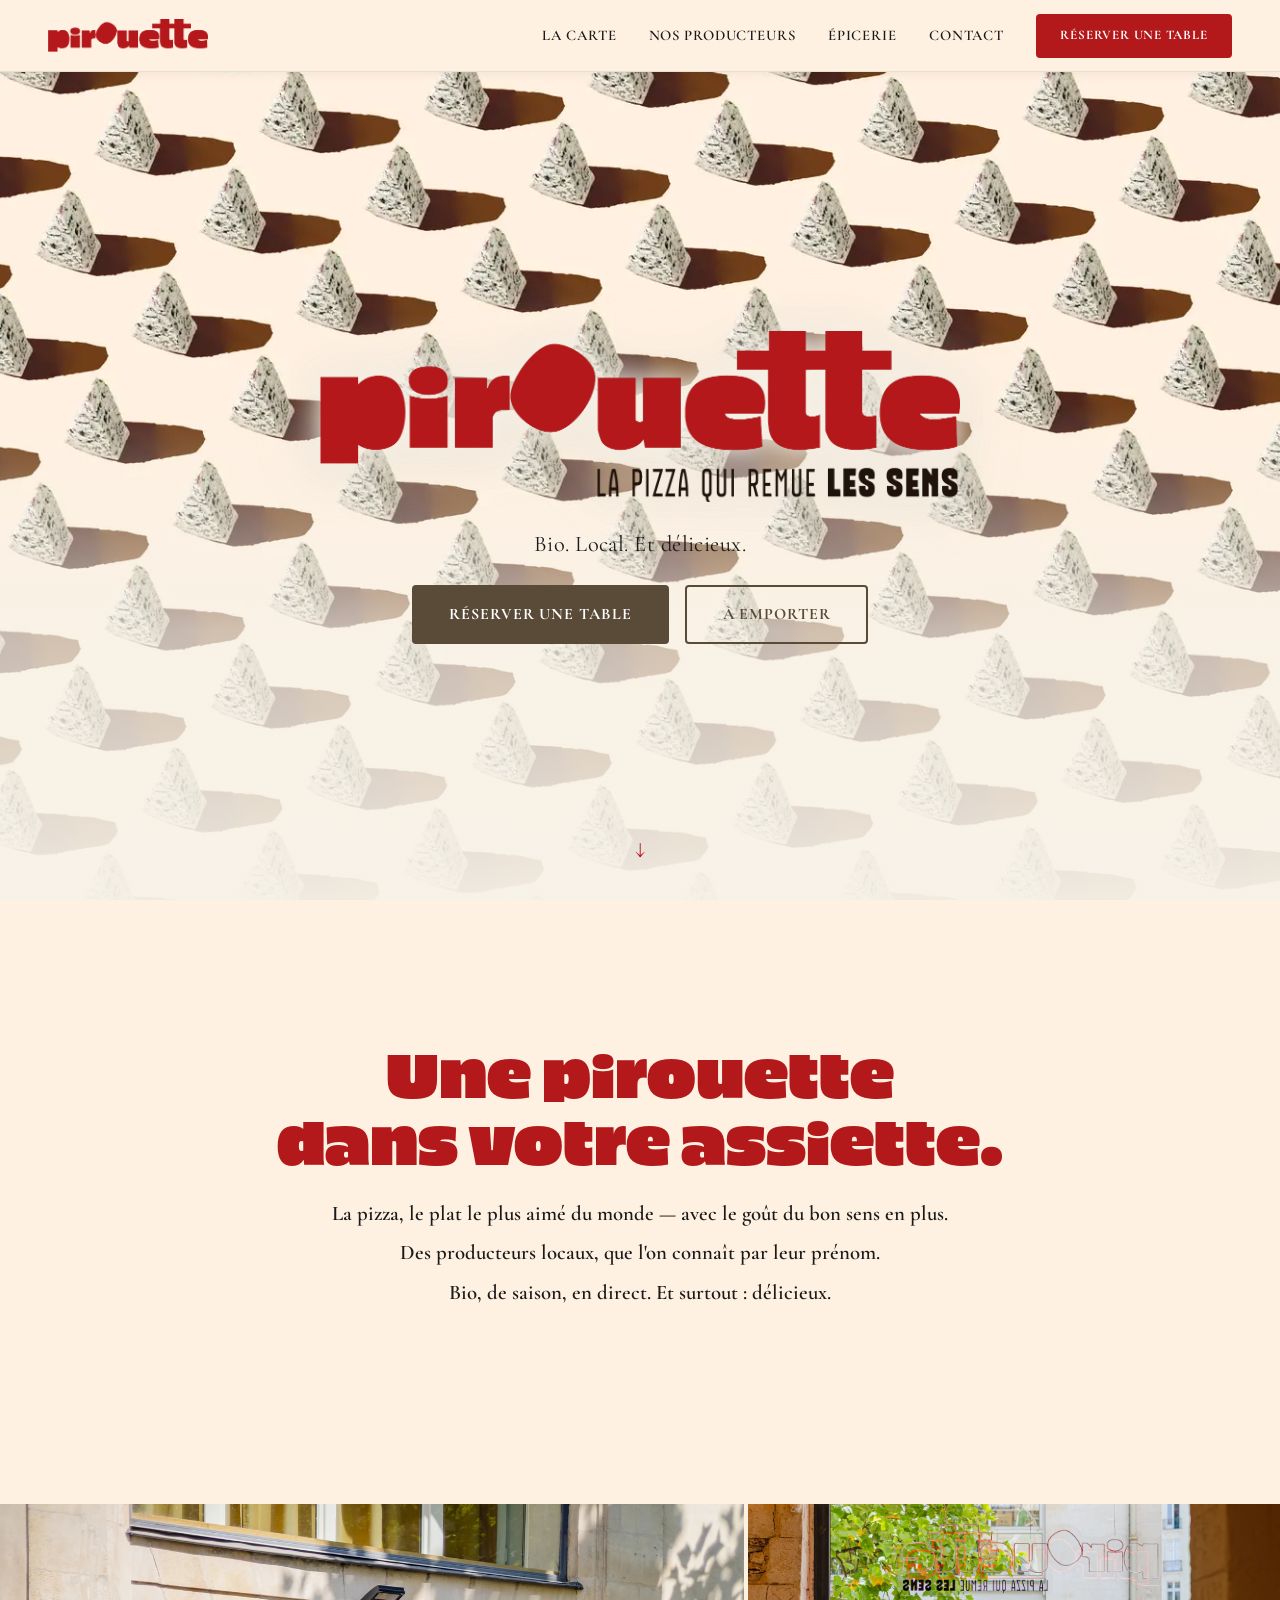
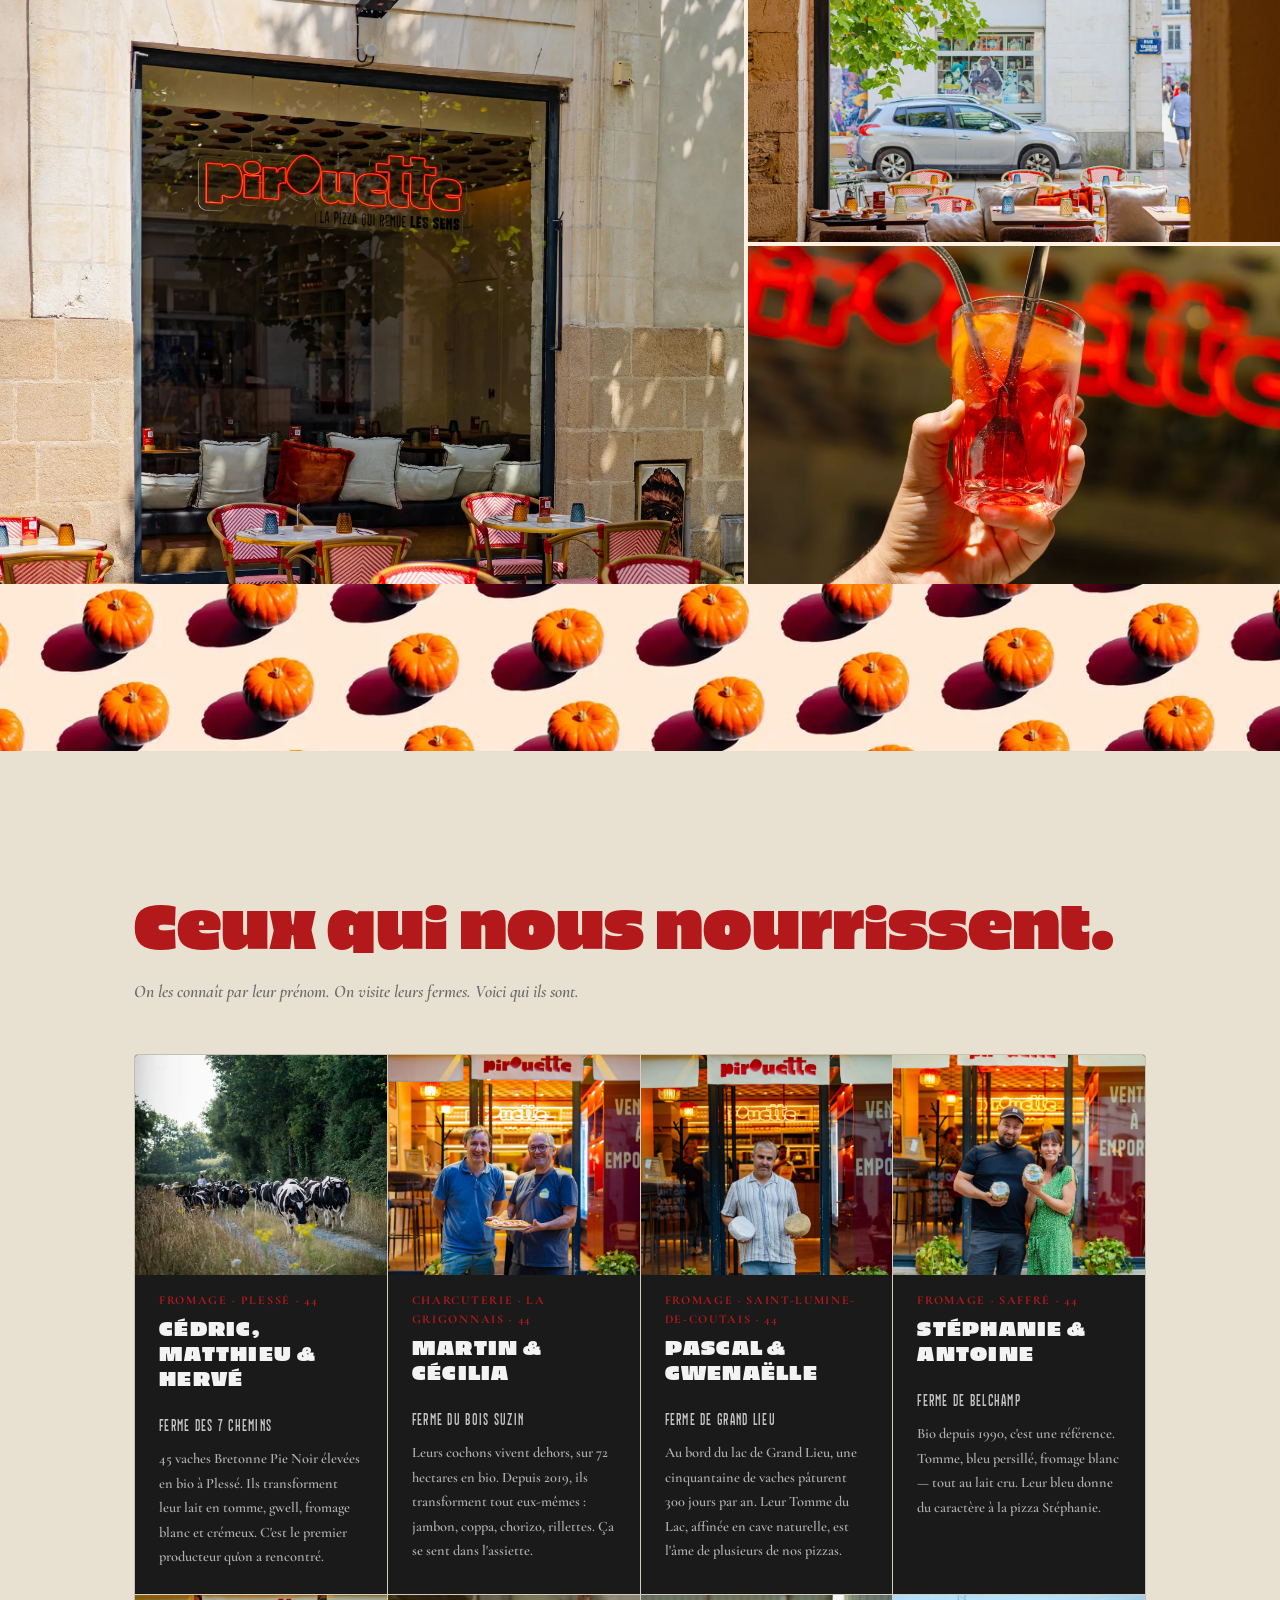
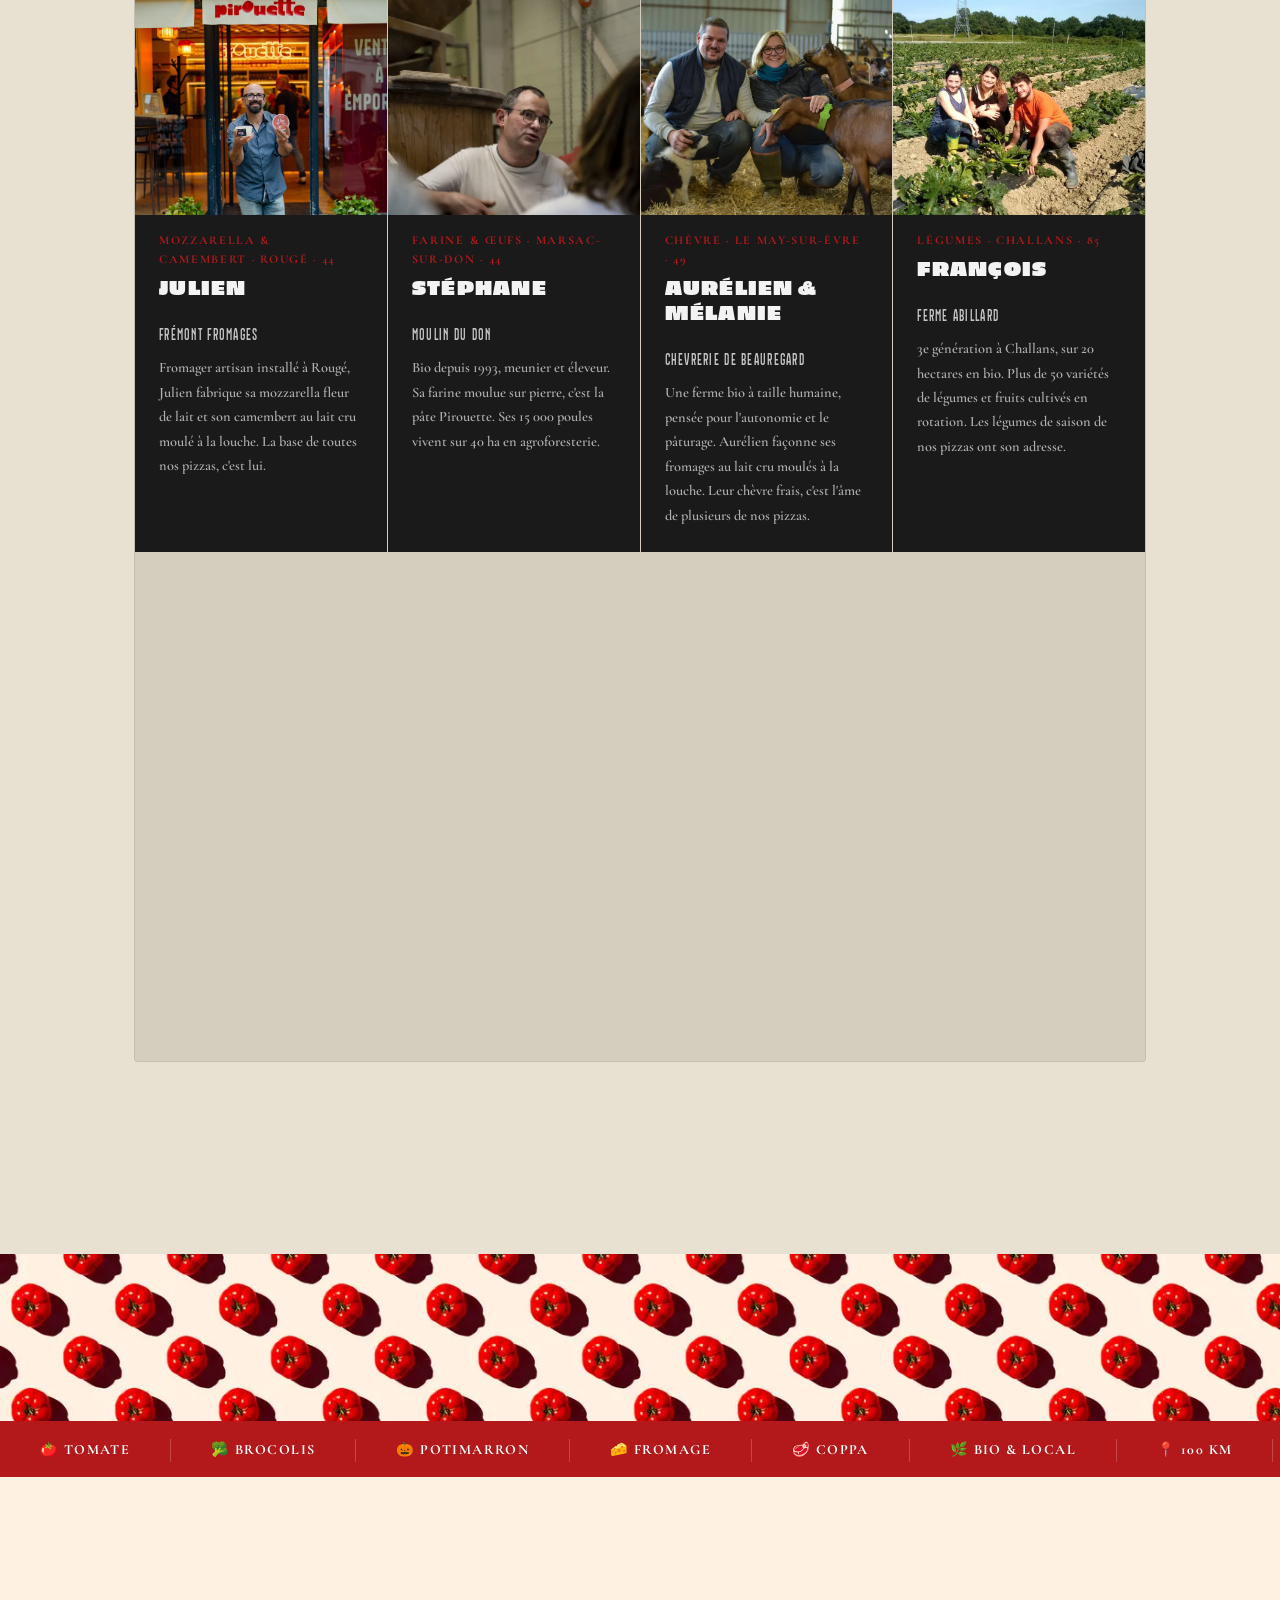
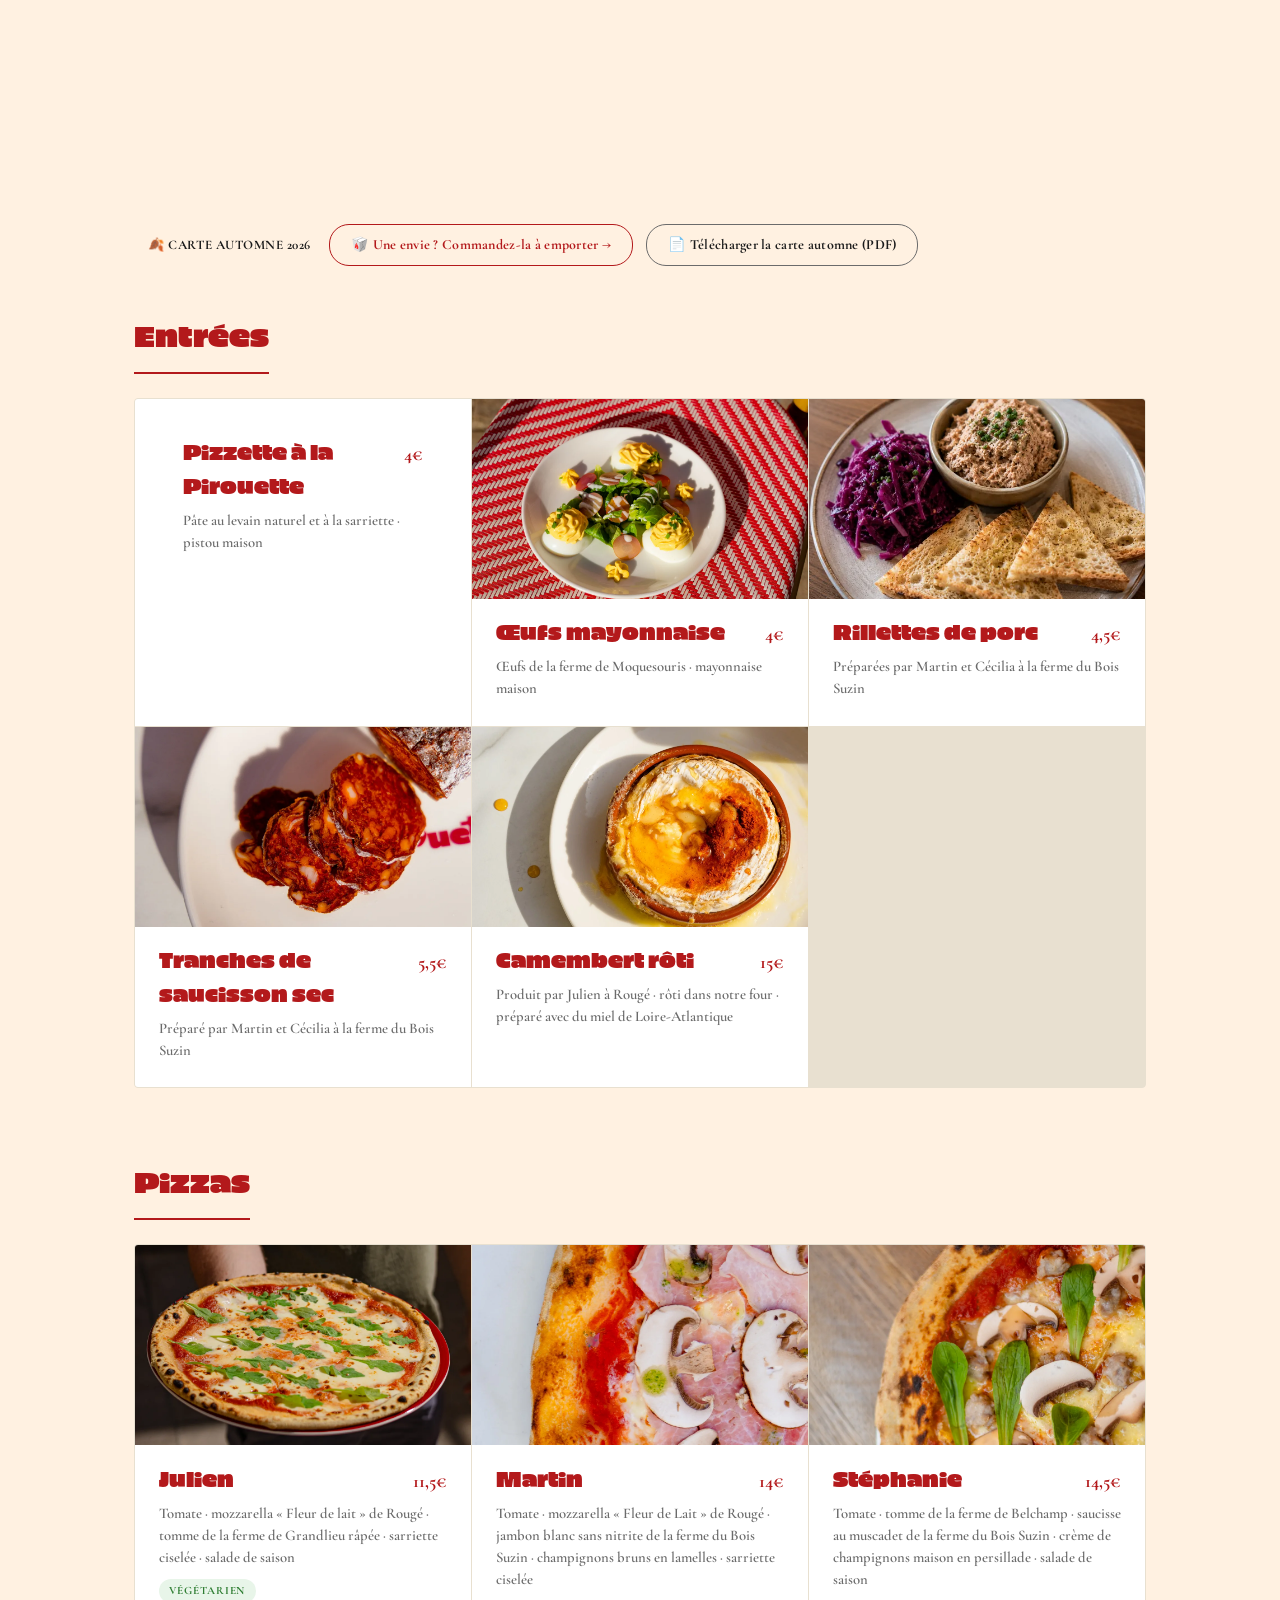
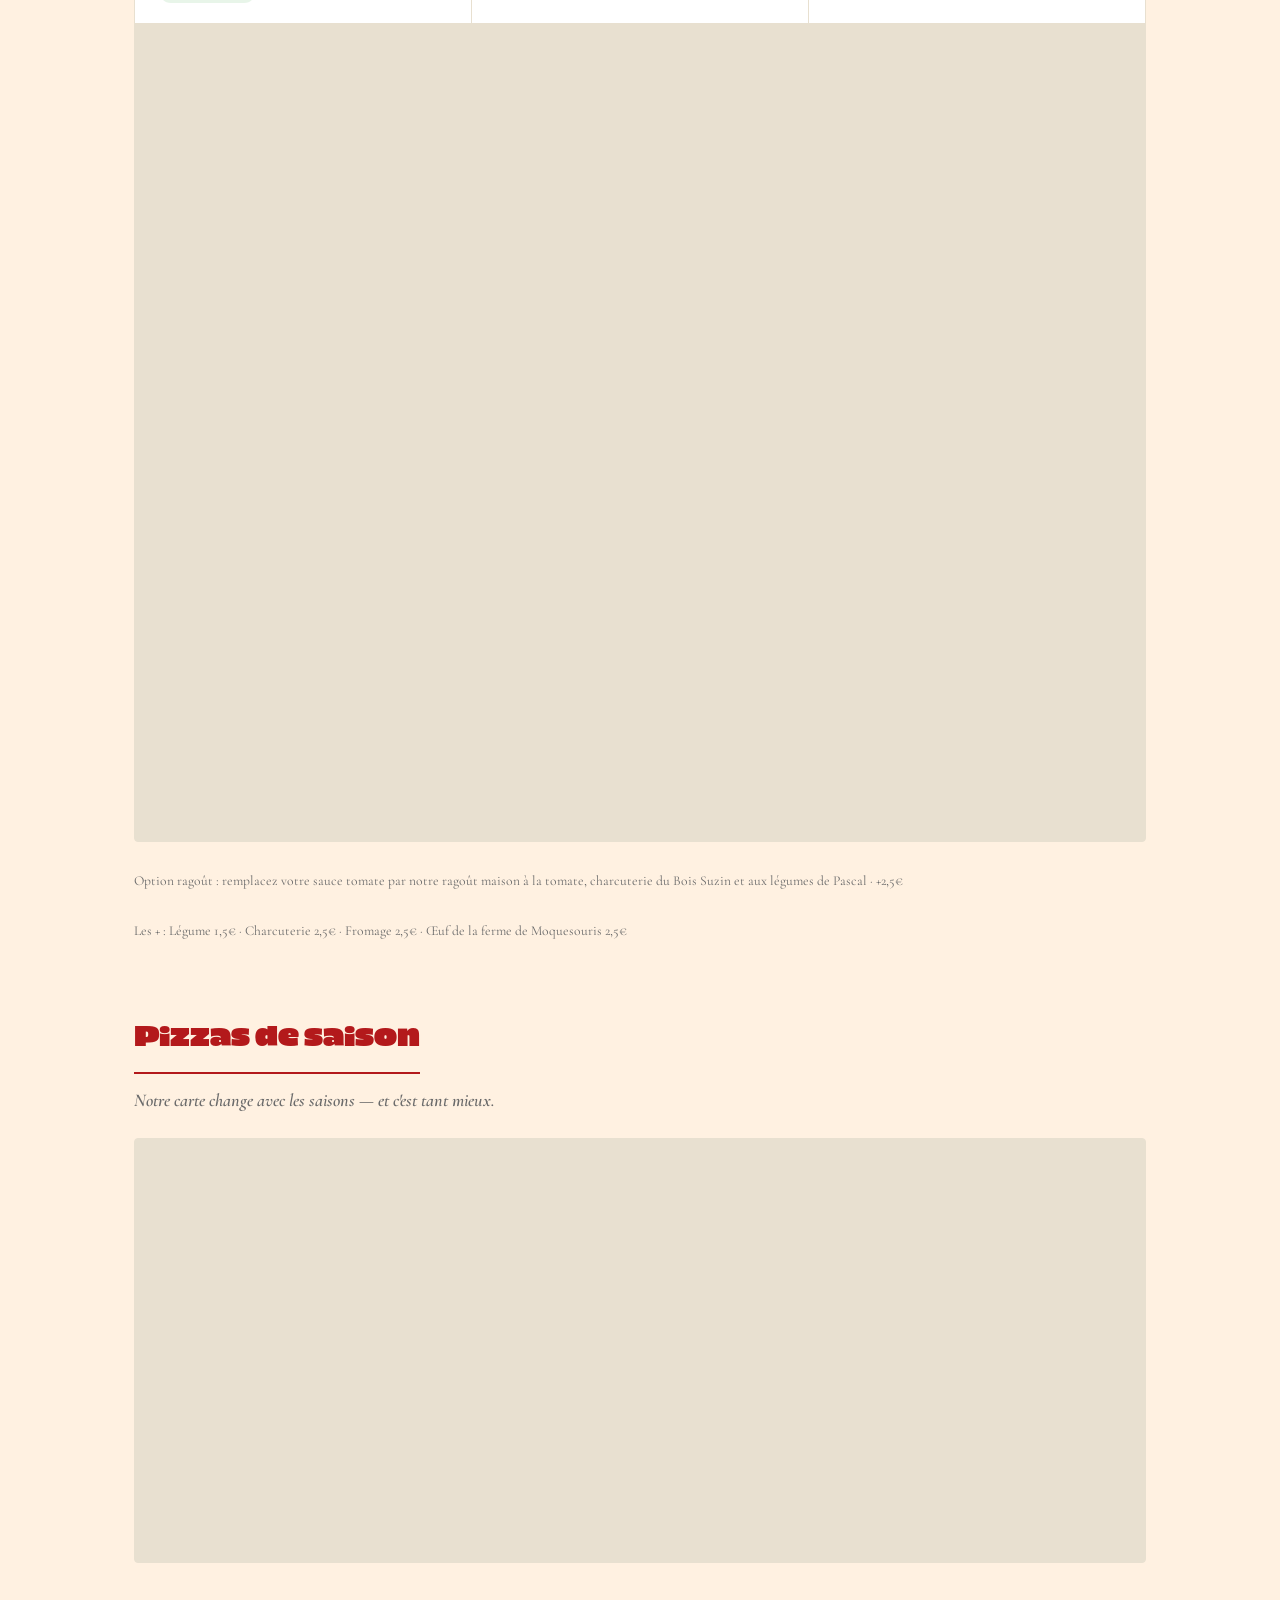
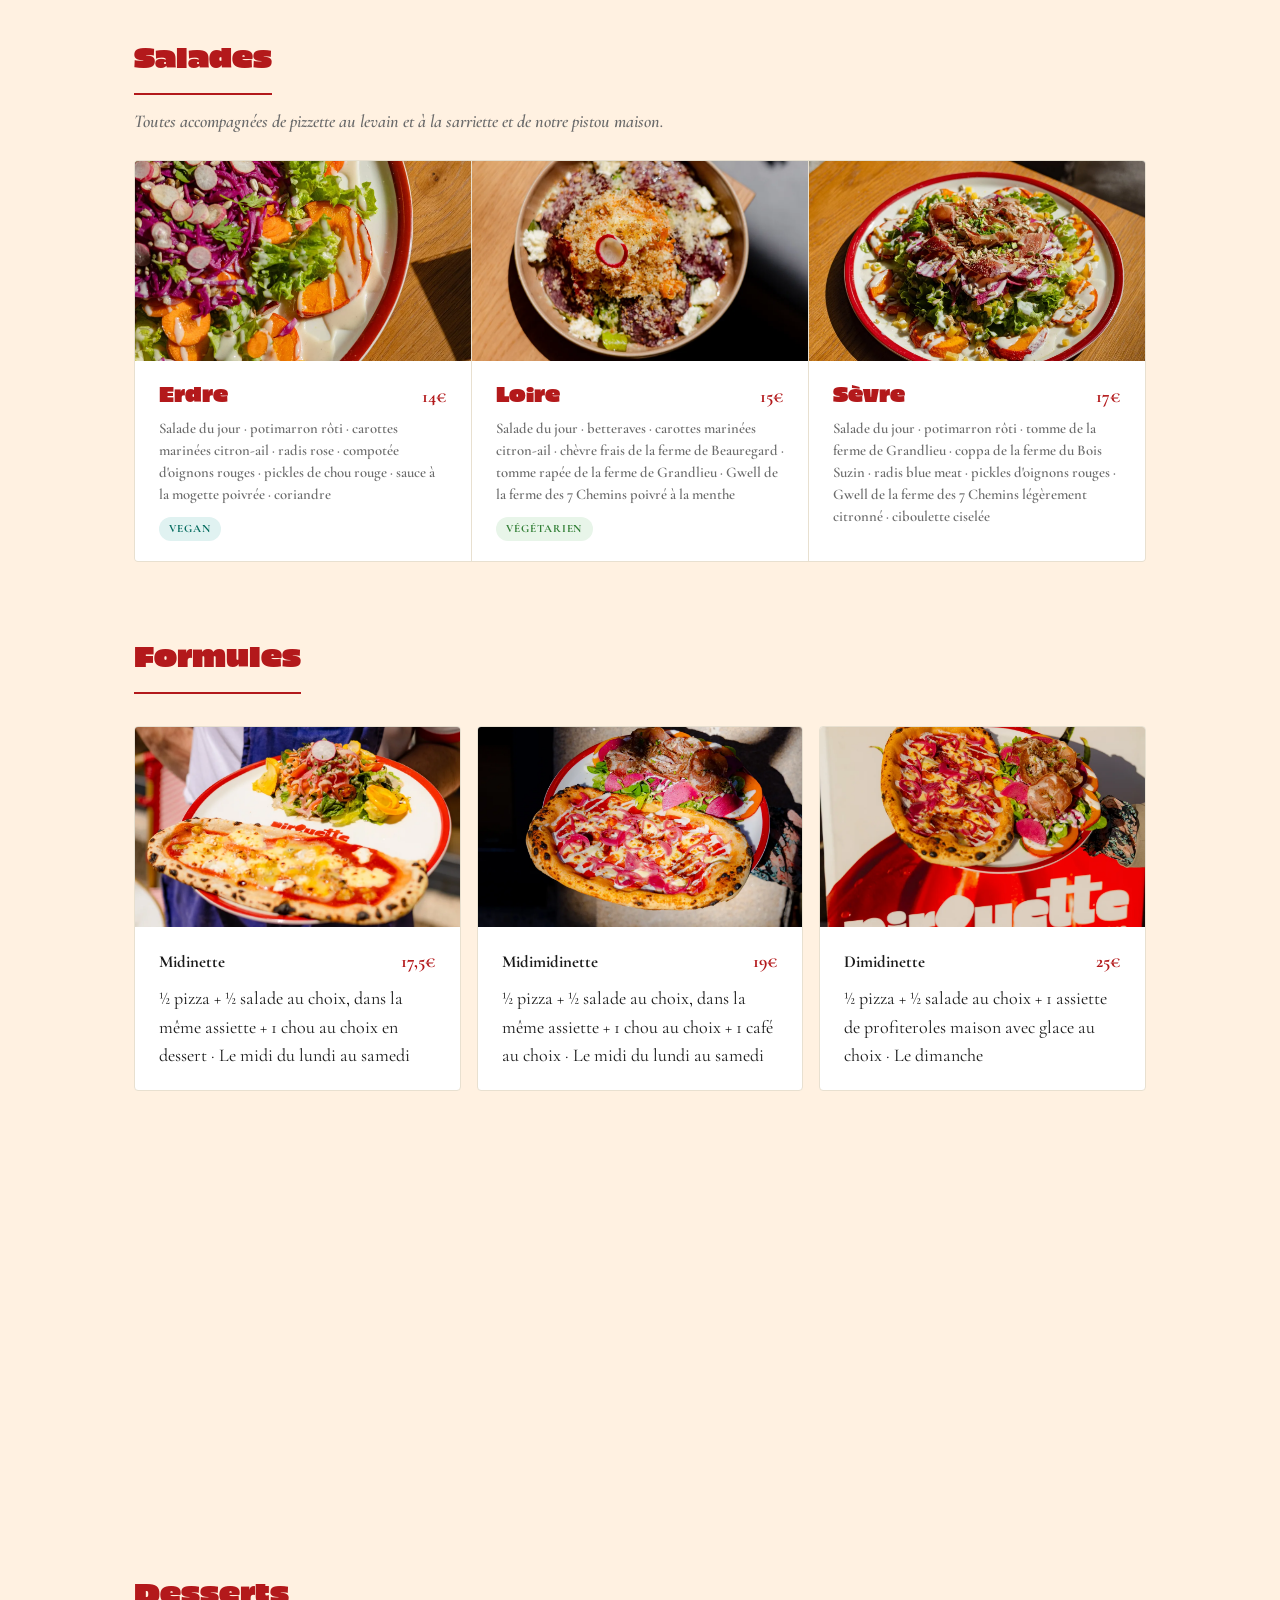
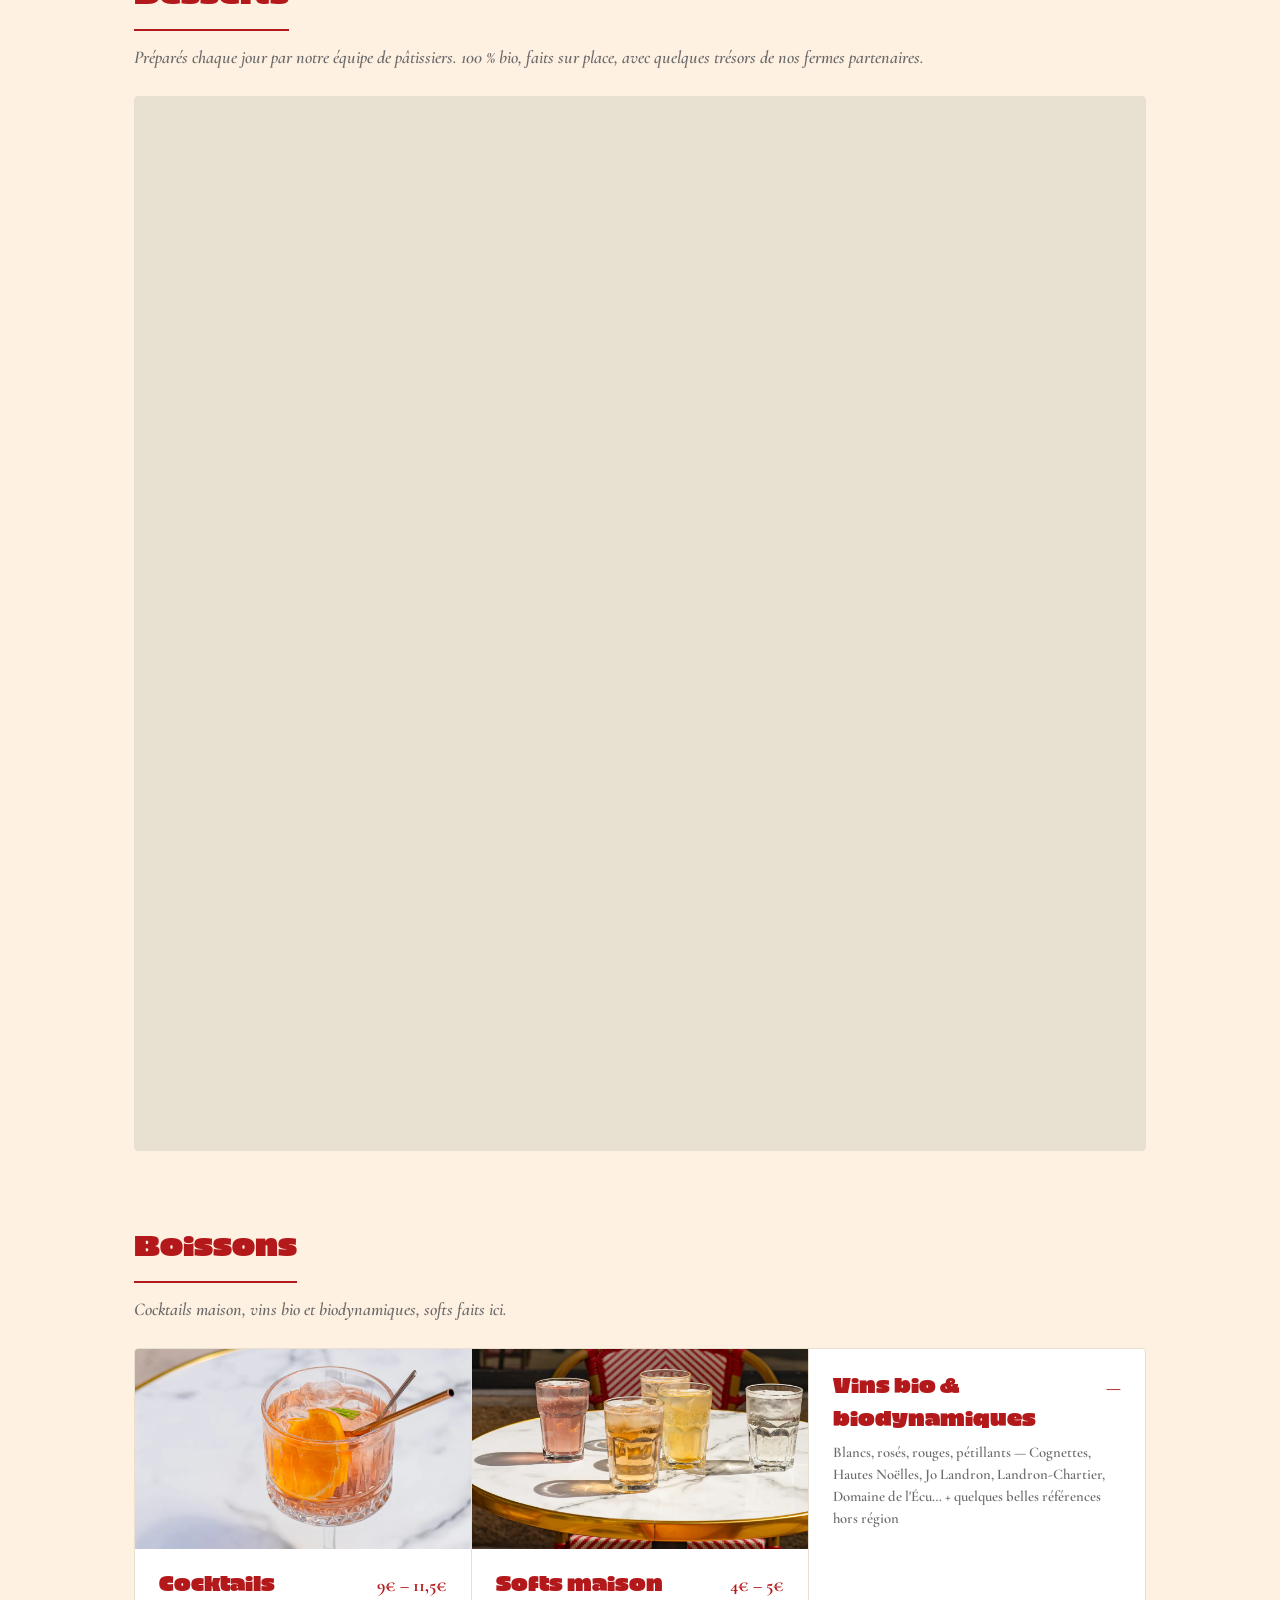
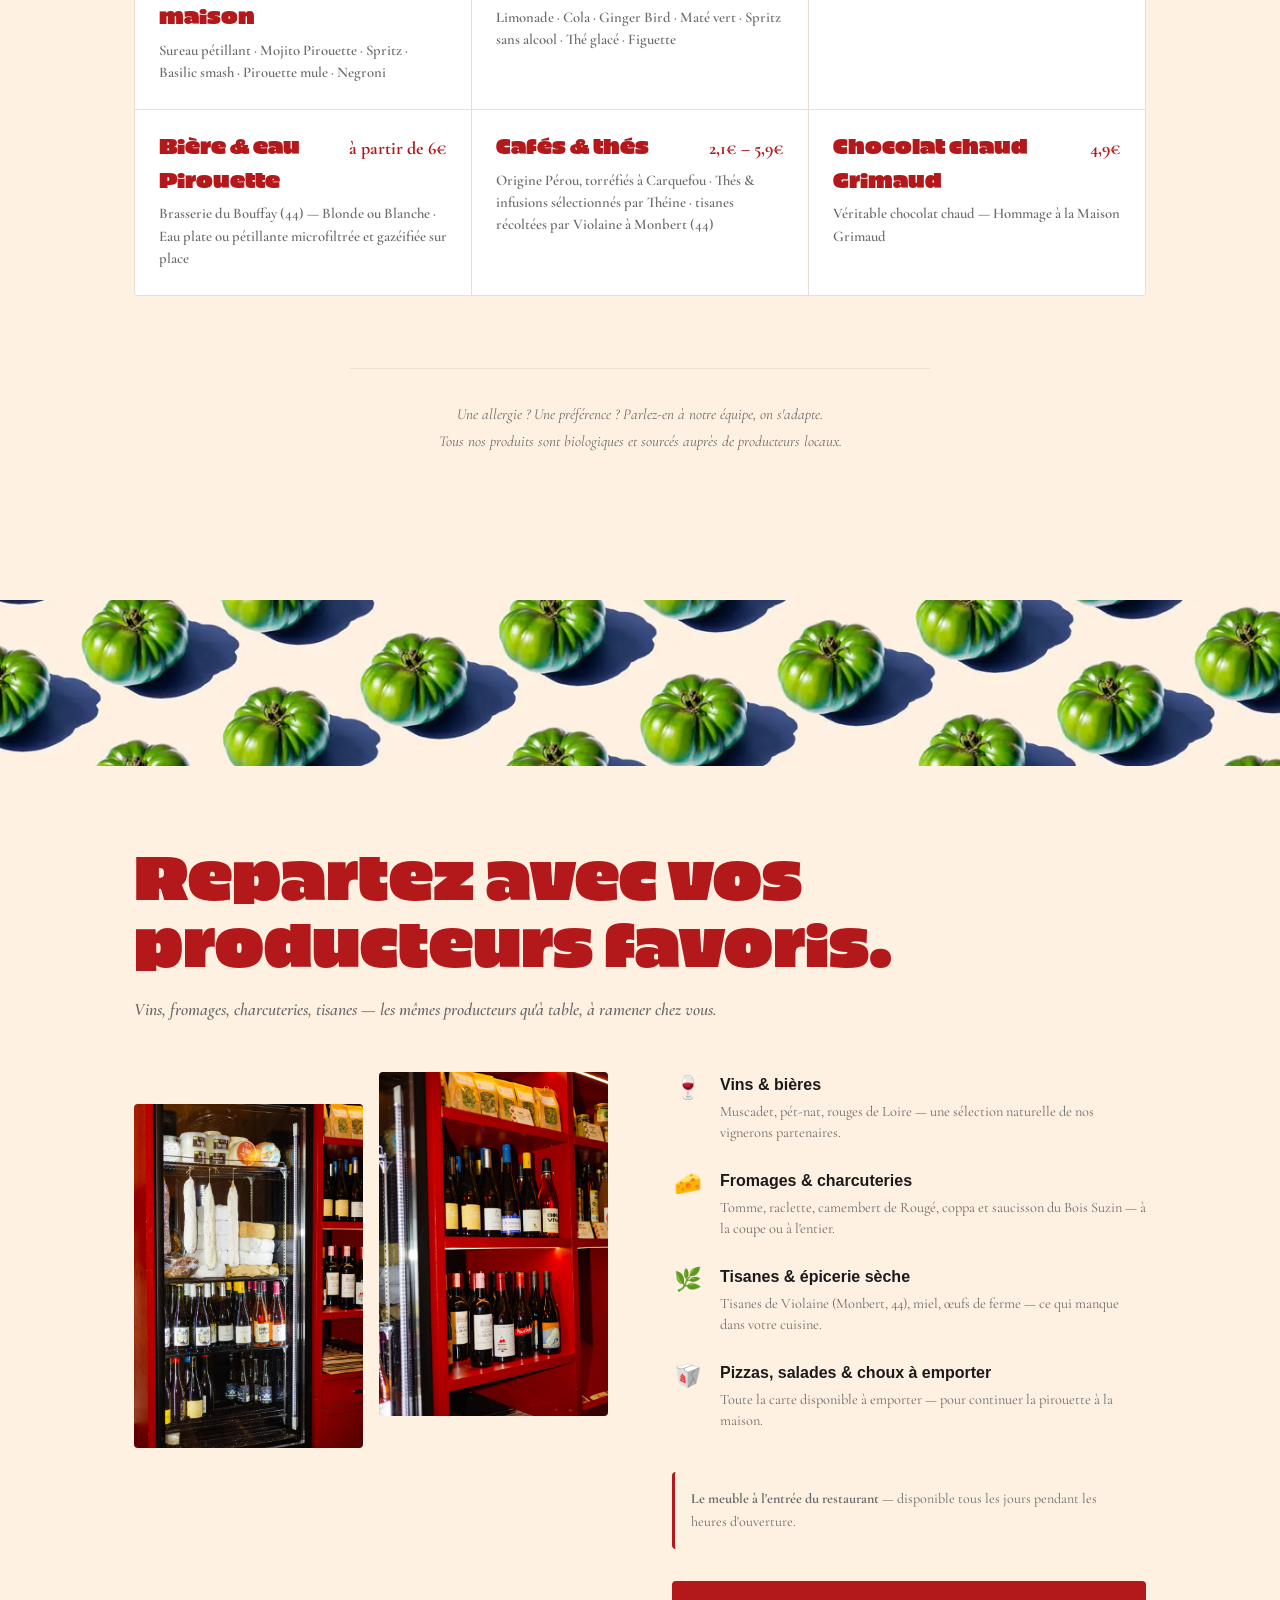
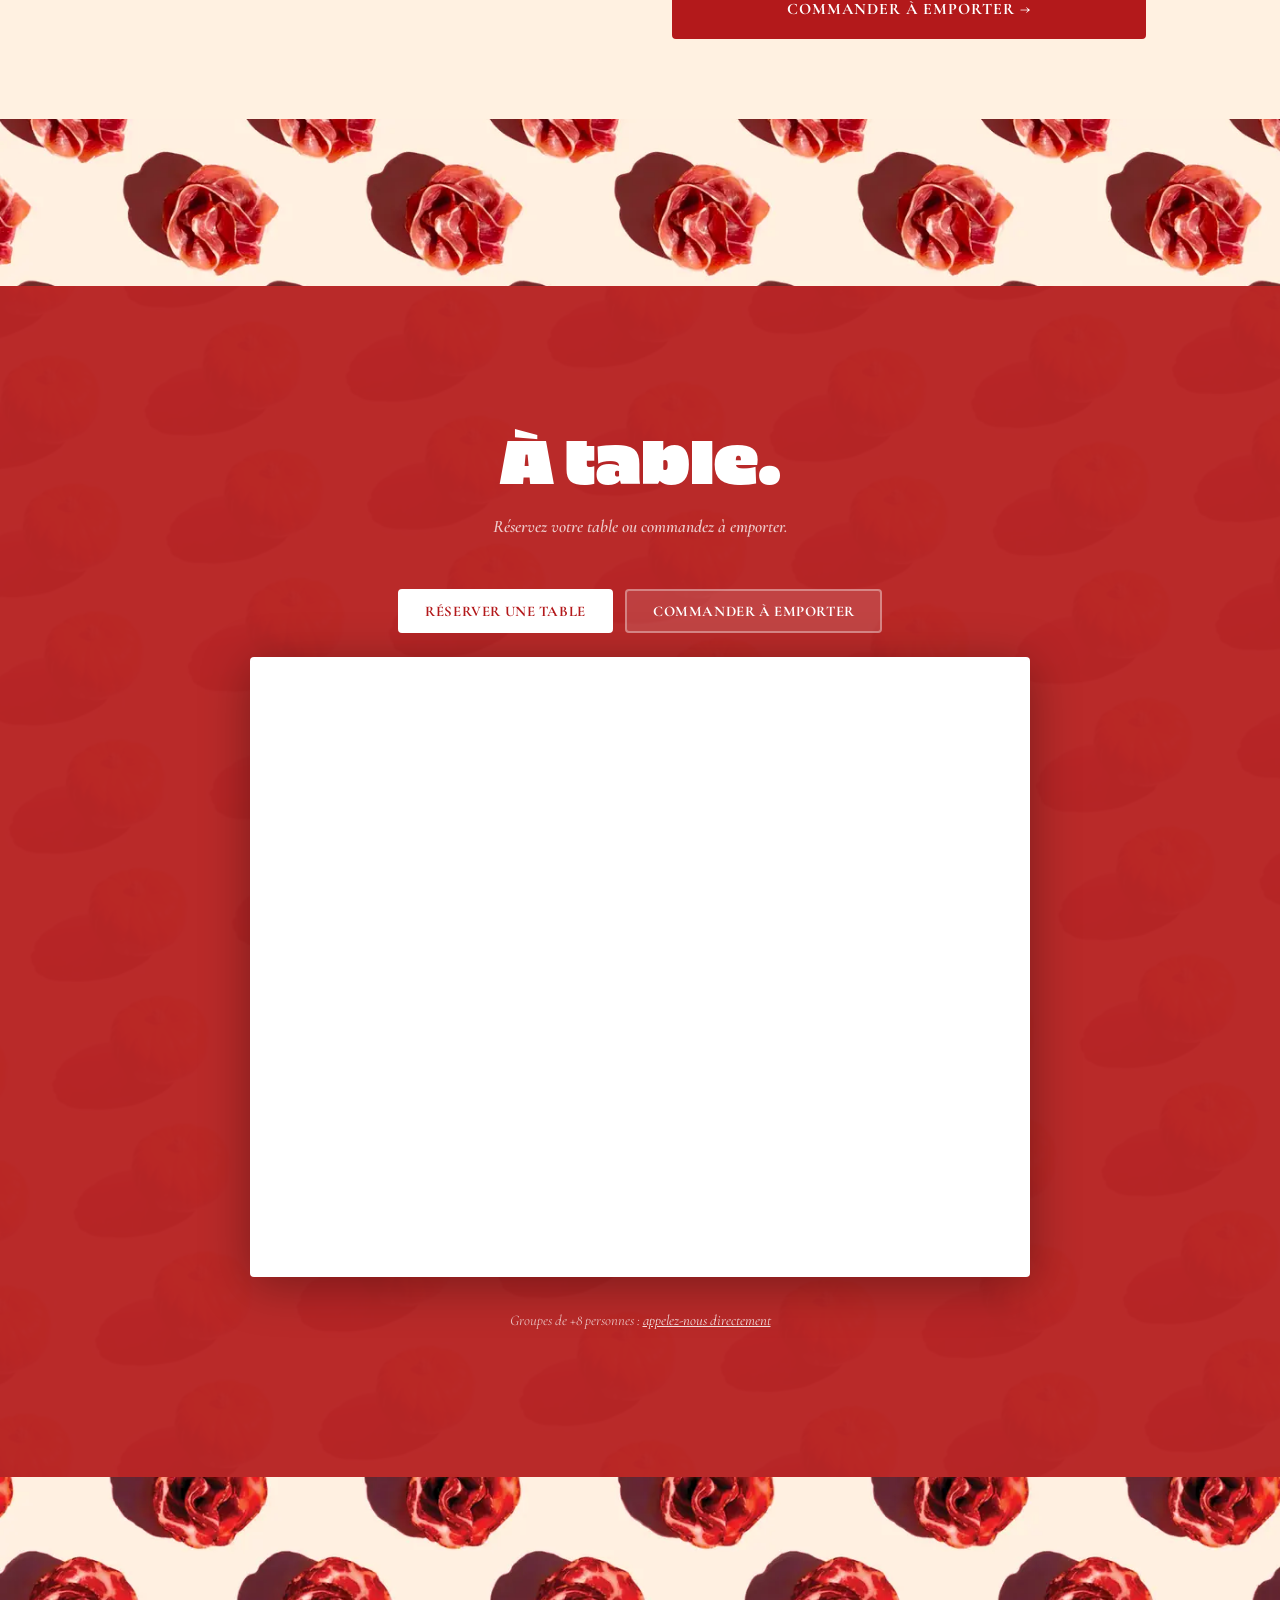
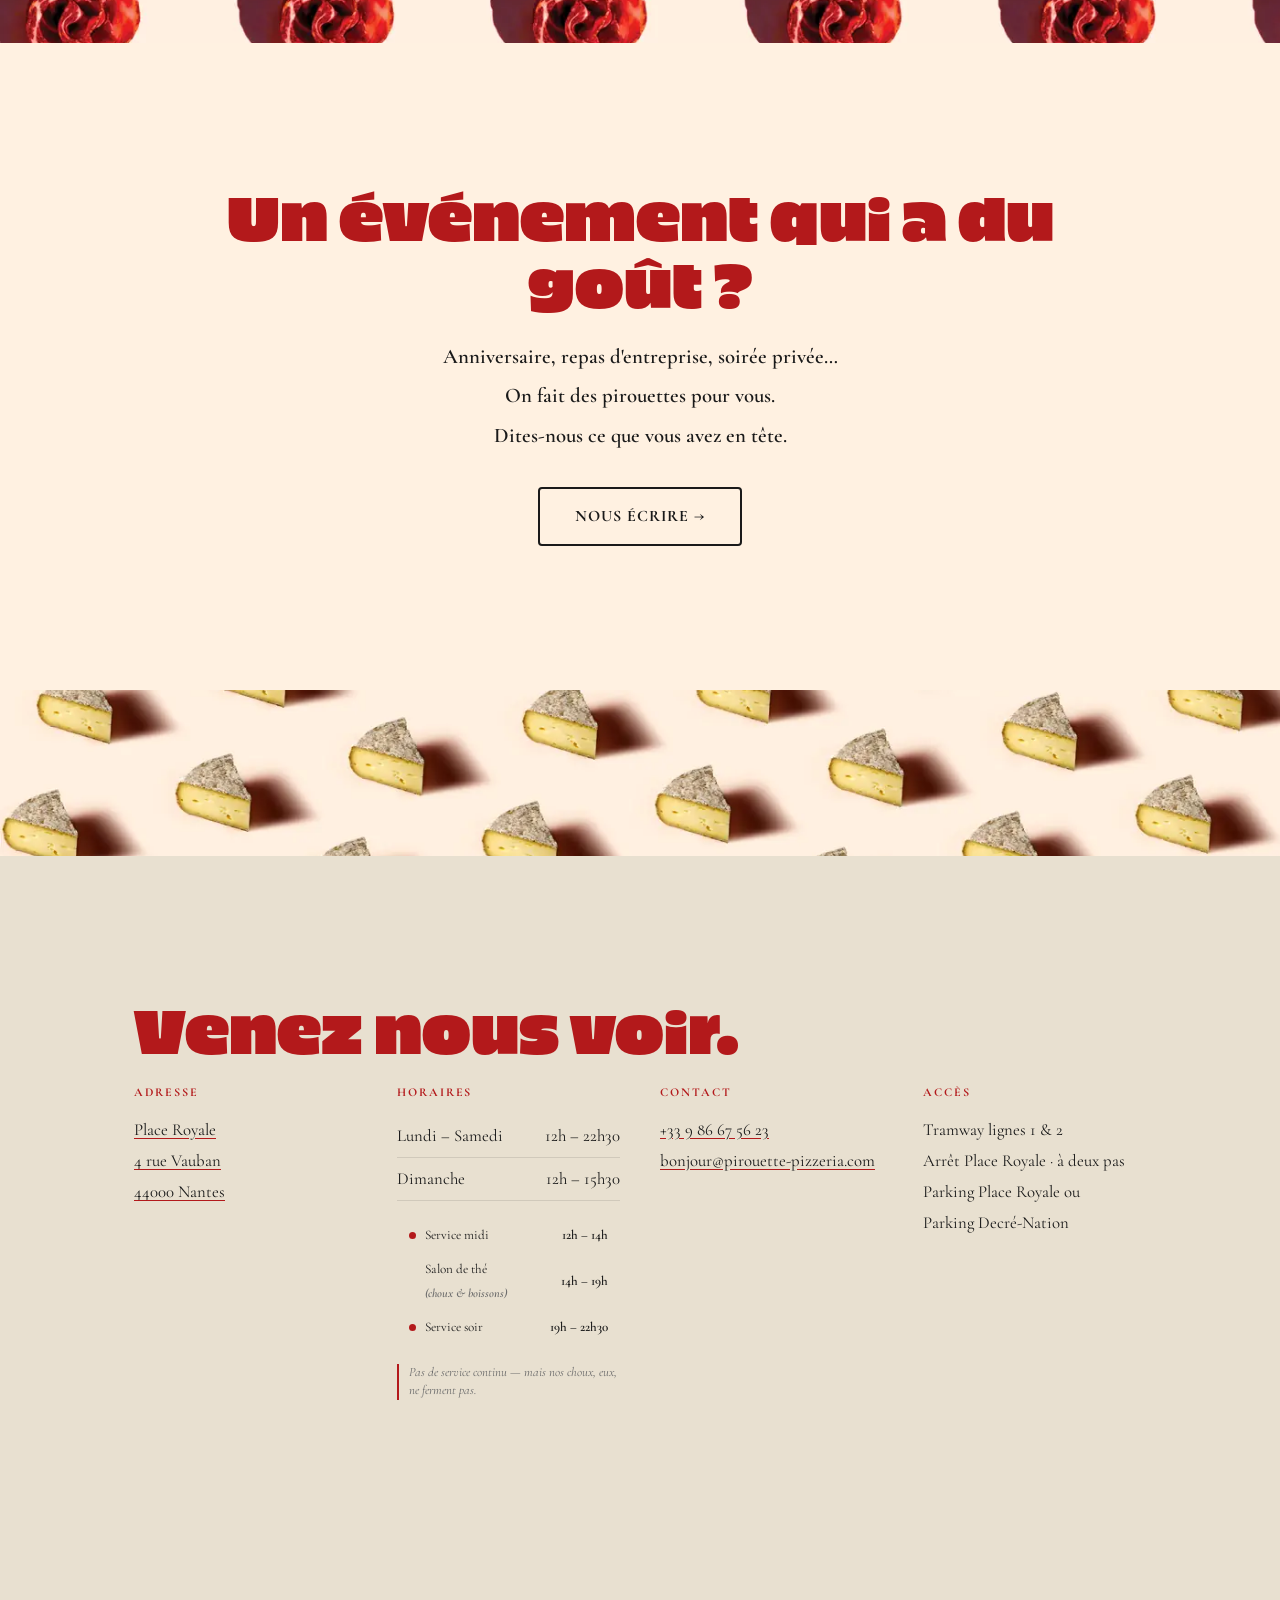
==== commit c524ca81: "Photos : Martin, Matthieu, menu enfant, Hap'Pirouette Hour, boissons, mousse recentrée" ====
--- a/index.html
+++ b/index.html
@@ -485,13 +485,19 @@
               <p>½ pizza + ½ salade au choix + 1 assiette de profiteroles maison avec glace au choix · Le dimanche</p>
             </div>
           </div>
-          <div class="formule-card">
-            <div class="formule-card__header"><span class="formule-card__name">Hap'Pirouette Hour</span><span class="formule-card__price"></span></div>
-            <p>Le soir de 18h à 19h · 2 pintes de bière Lager (50cl) + saucisson sec tranché ou pizzette à la Pirouette · ou 1 bouteille de Nobis (75cl) + saucisson ou pizzette</p>
-          </div>
-          <div class="formule-card">
-            <div class="formule-card__header"><span class="formule-card__name">Menu enfant</span><span class="formule-card__price">10,5€</span></div>
-            <p>1 sirop + 1 petite pizza + 1 dessert (mousse au chocolat ou 1 boule de glace)</p>
+          <div class="formule-card formule-card--photo">
+            <picture><source srcset="assets/formule-hap-nobis.webp" type="image/webp"><img src="assets/formule-hap-nobis.jpg" alt="Bouteille de Nobis" class="formule-card__img" loading="lazy" /></picture>
+            <div class="formule-card__content">
+              <div class="formule-card__header"><span class="formule-card__name">Hap'Pirouette Hour</span><span class="formule-card__price"></span></div>
+              <p>Le soir de 18h à 19h · 2 pintes de bière Lager (50cl) + saucisson sec tranché ou pizzette à la Pirouette · ou 1 bouteille de Nobis (75cl) + saucisson ou pizzette</p>
+            </div>
+          </div>
+          <div class="formule-card formule-card--photo">
+            <picture><source srcset="assets/menu-enfant-margherita.webp" type="image/webp"><img src="assets/menu-enfant-margherita.jpg" alt="Pizza margherita" class="formule-card__img" loading="lazy" /></picture>
+            <div class="formule-card__content">
+              <div class="formule-card__header"><span class="formule-card__name">Menu enfant</span><span class="formule-card__price">10,5€</span></div>
+              <p>1 sirop + 1 petite pizza + 1 dessert (mousse au chocolat ou 1 boule de glace)</p>
+            </div>
           </div>
         </div>
       </div>
@@ -556,13 +562,19 @@
         <h3 class="carte__cat-title">Boissons</h3>
         <p class="carte__cat-intro">Cocktails maison, vins bio et biodynamiques, softs faits ici.</p>
         <div class="carte__grid">
-          <div class="pizza-card">
-            <div class="pizza-card__header"><span class="pizza-card__name">Cocktails maison</span><span class="pizza-card__price">9€ – 11,5€</span></div>
-            <p class="pizza-card__ingr">Sureau pétillant · Mojito Pirouette · Spritz · Basilic smash · Pirouette mule · Negroni</p>
-          </div>
-          <div class="pizza-card">
-            <div class="pizza-card__header"><span class="pizza-card__name">Softs maison</span><span class="pizza-card__price">4€ – 5€</span></div>
-            <p class="pizza-card__ingr">Limonade · Cola · Ginger Bird · Maté vert · Spritz sans alcool · Thé glacé · Figuette</p>
+          <div class="pizza-card pizza-card--photo">
+            <picture><source srcset="assets/boissons-cocktails.webp" type="image/webp"><img src="assets/boissons-cocktails.jpg" alt="Spritz maison" class="pizza-card__img" loading="lazy" /></picture>
+            <div class="pizza-card__content">
+              <div class="pizza-card__header"><span class="pizza-card__name">Cocktails maison</span><span class="pizza-card__price">9€ – 11,5€</span></div>
+              <p class="pizza-card__ingr">Sureau pétillant · Mojito Pirouette · Spritz · Basilic smash · Pirouette mule · Negroni</p>
+            </div>
+          </div>
+          <div class="pizza-card pizza-card--photo">
+            <picture><source srcset="assets/boissons-softs.webp" type="image/webp"><img src="assets/boissons-softs.jpg" alt="Softs maison sur la terrasse" class="pizza-card__img" loading="lazy" /></picture>
+            <div class="pizza-card__content">
+              <div class="pizza-card__header"><span class="pizza-card__name">Softs maison</span><span class="pizza-card__price">4€ – 5€</span></div>
+              <p class="pizza-card__ingr">Limonade · Cola · Ginger Bird · Maté vert · Spritz sans alcool · Thé glacé · Figuette</p>
+            </div>
           </div>
           <div class="pizza-card">
             <div class="pizza-card__header"><span class="pizza-card__name">Vins bio & biodynamiques</span><span class="pizza-card__price">—</span></div>
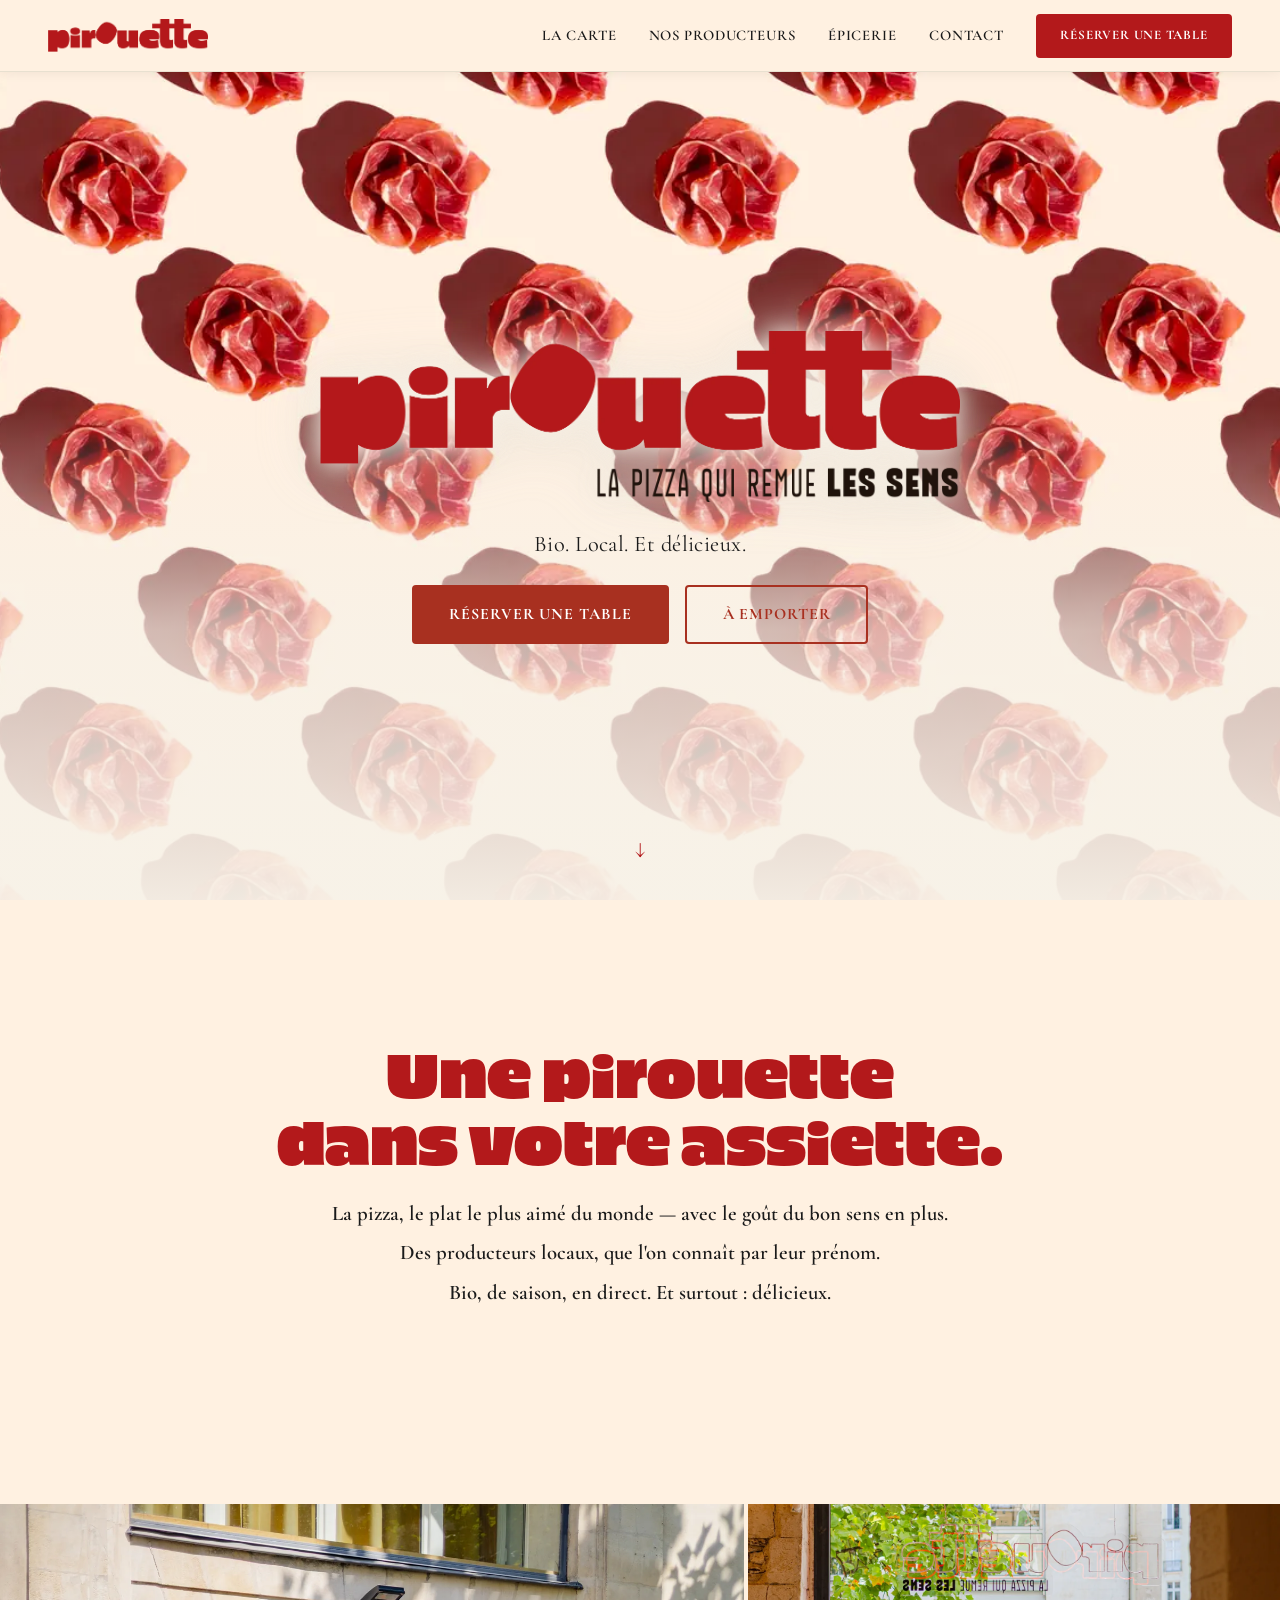
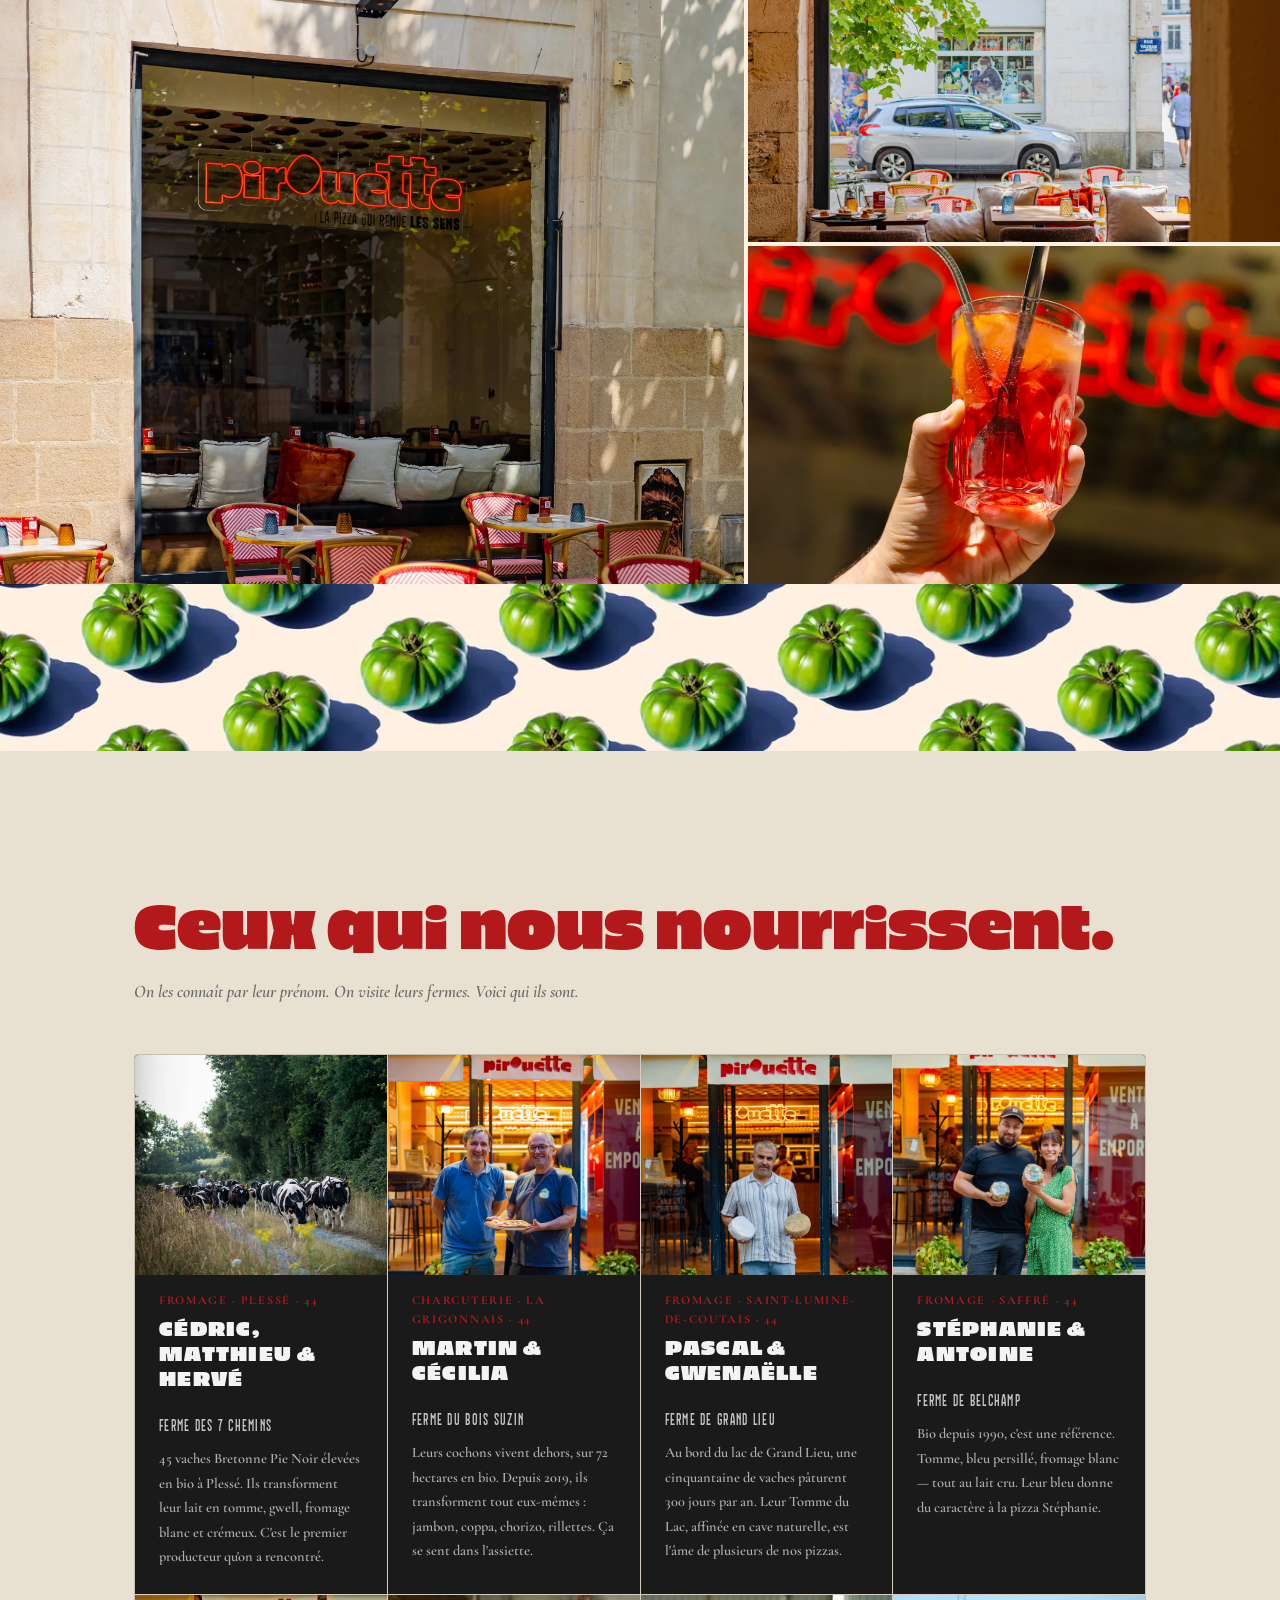
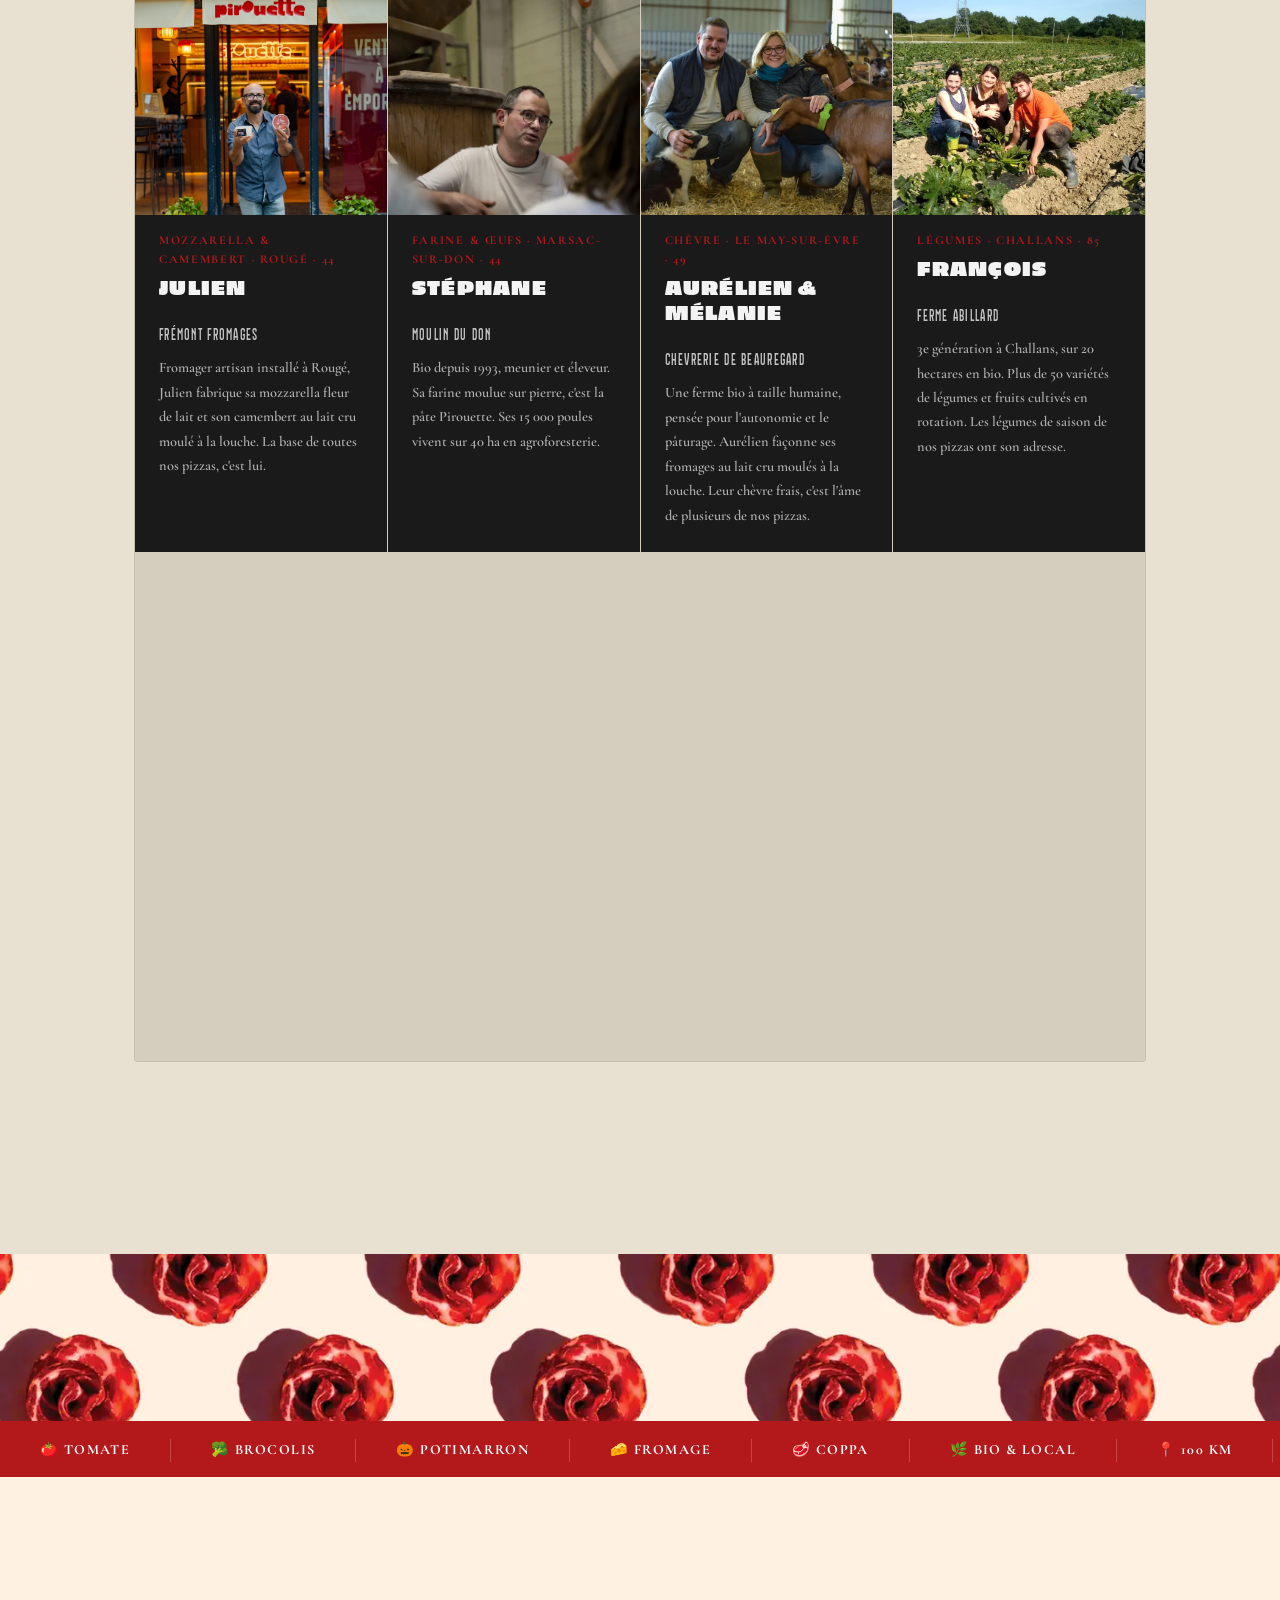
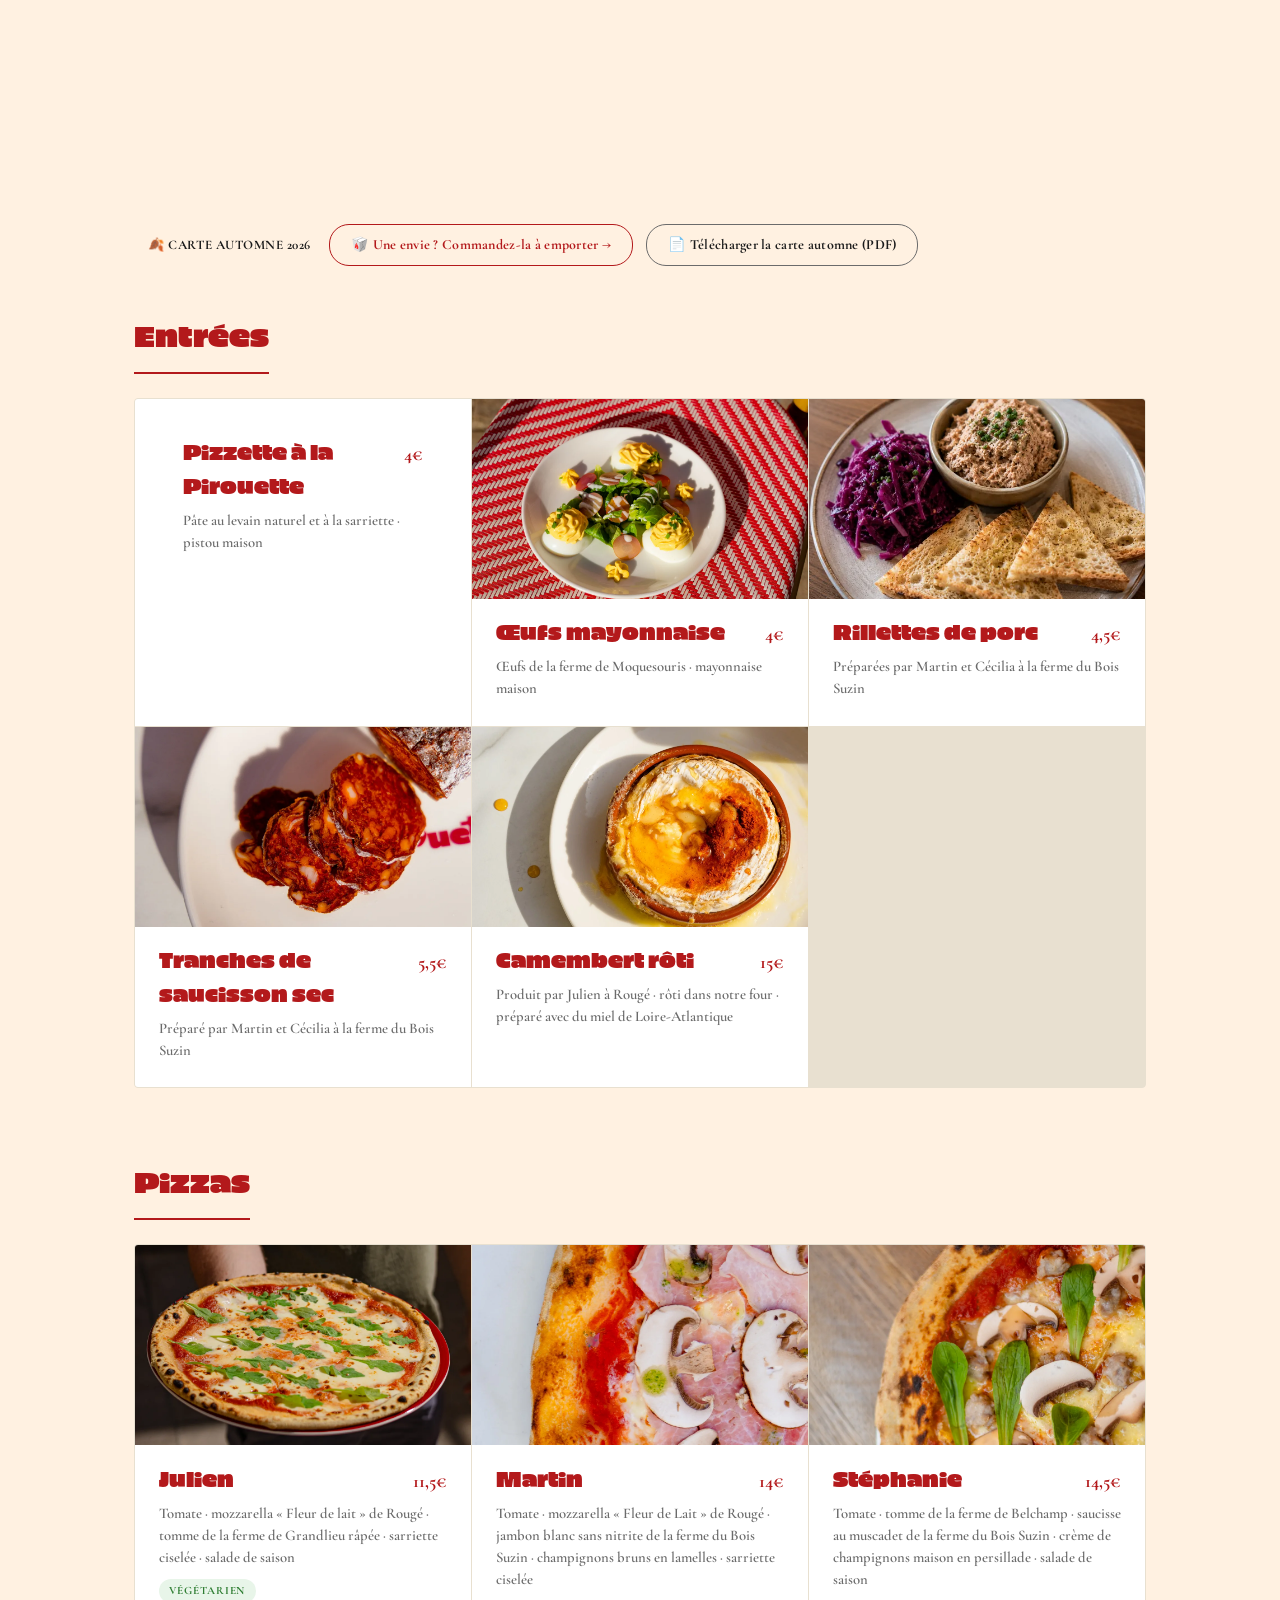
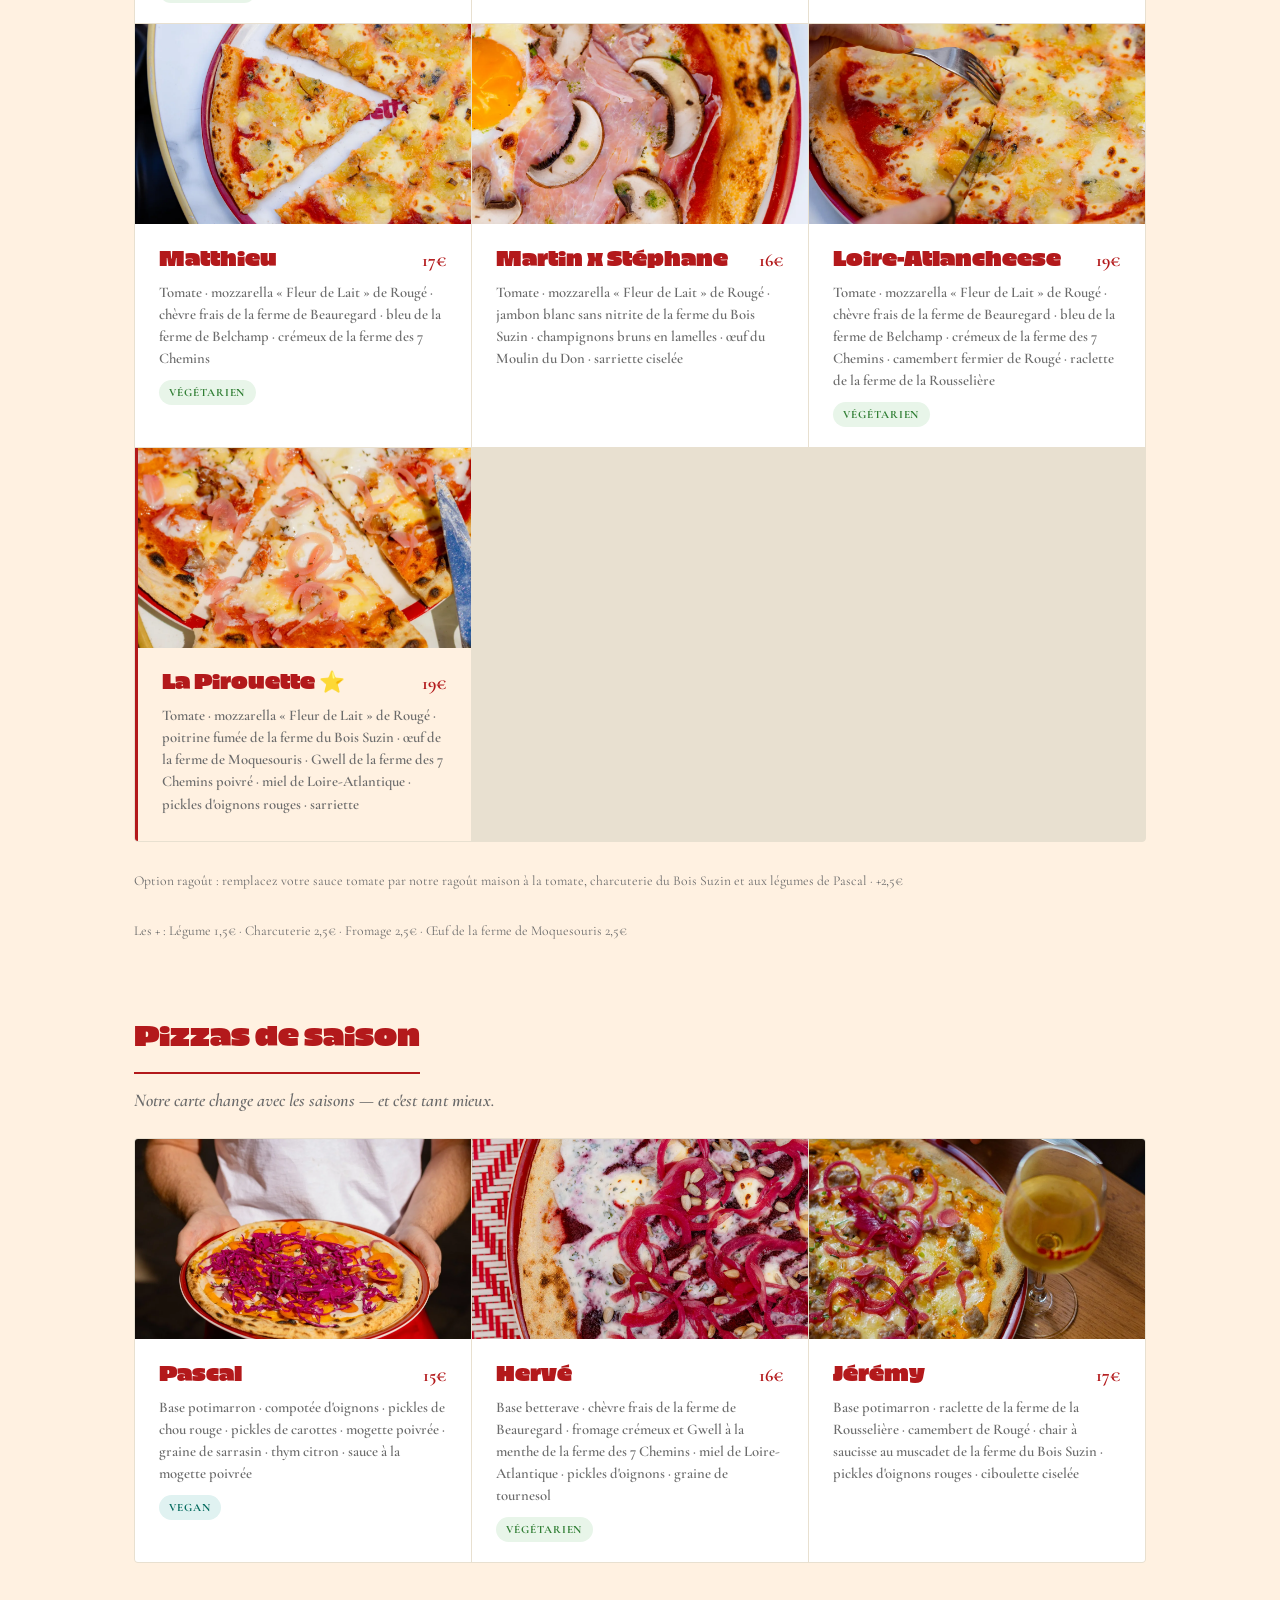
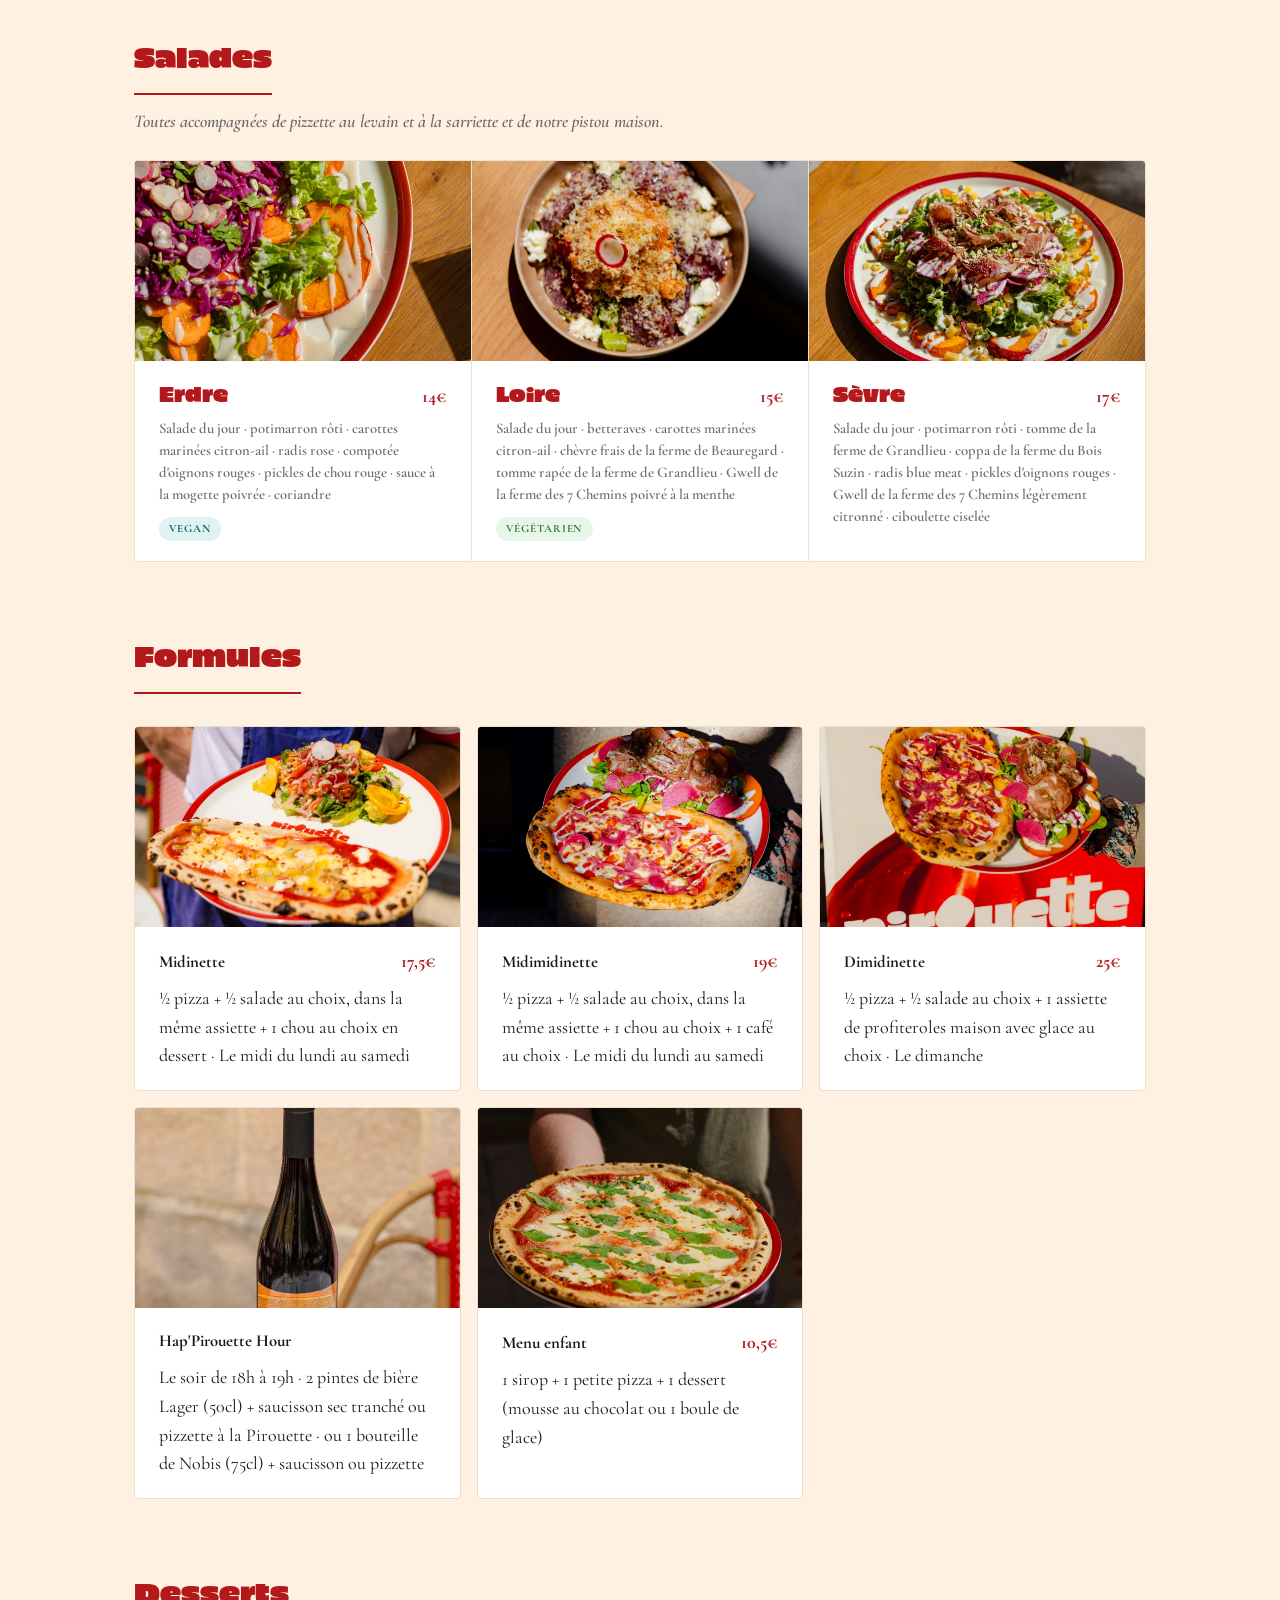
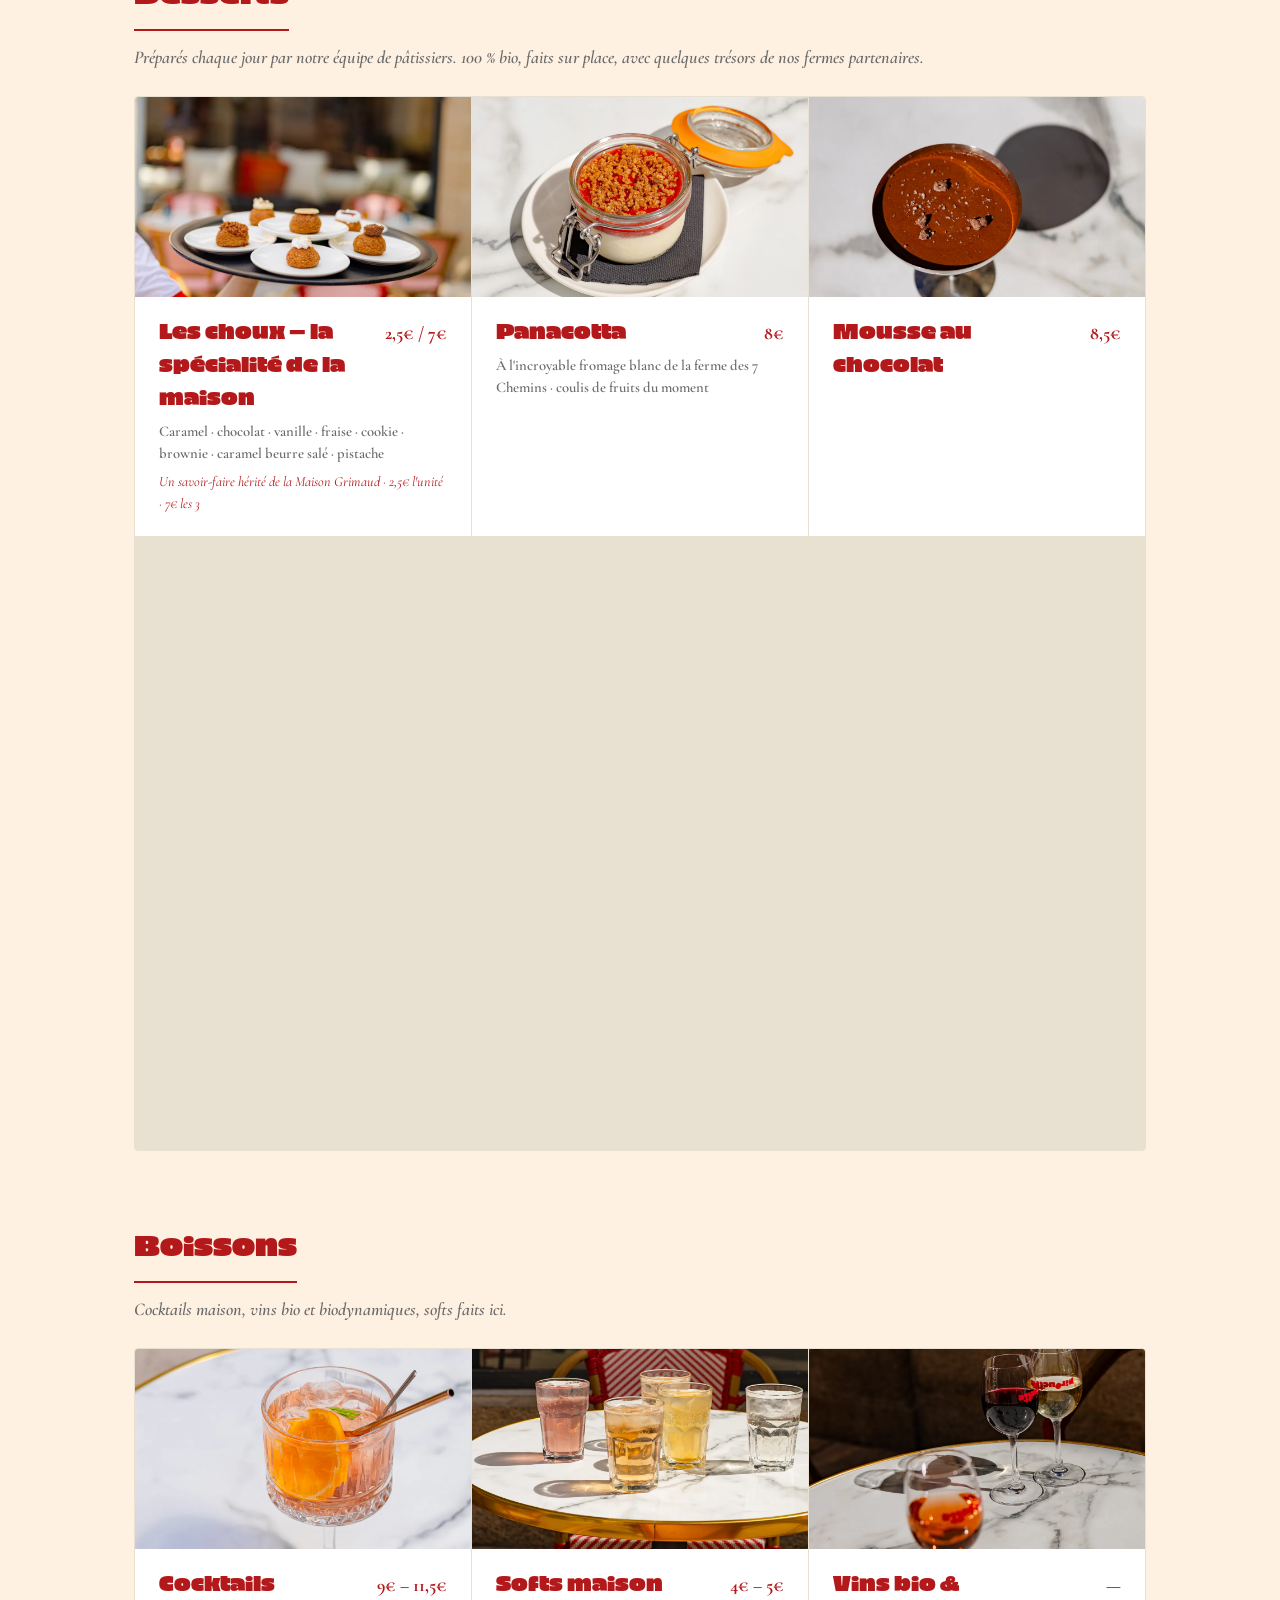
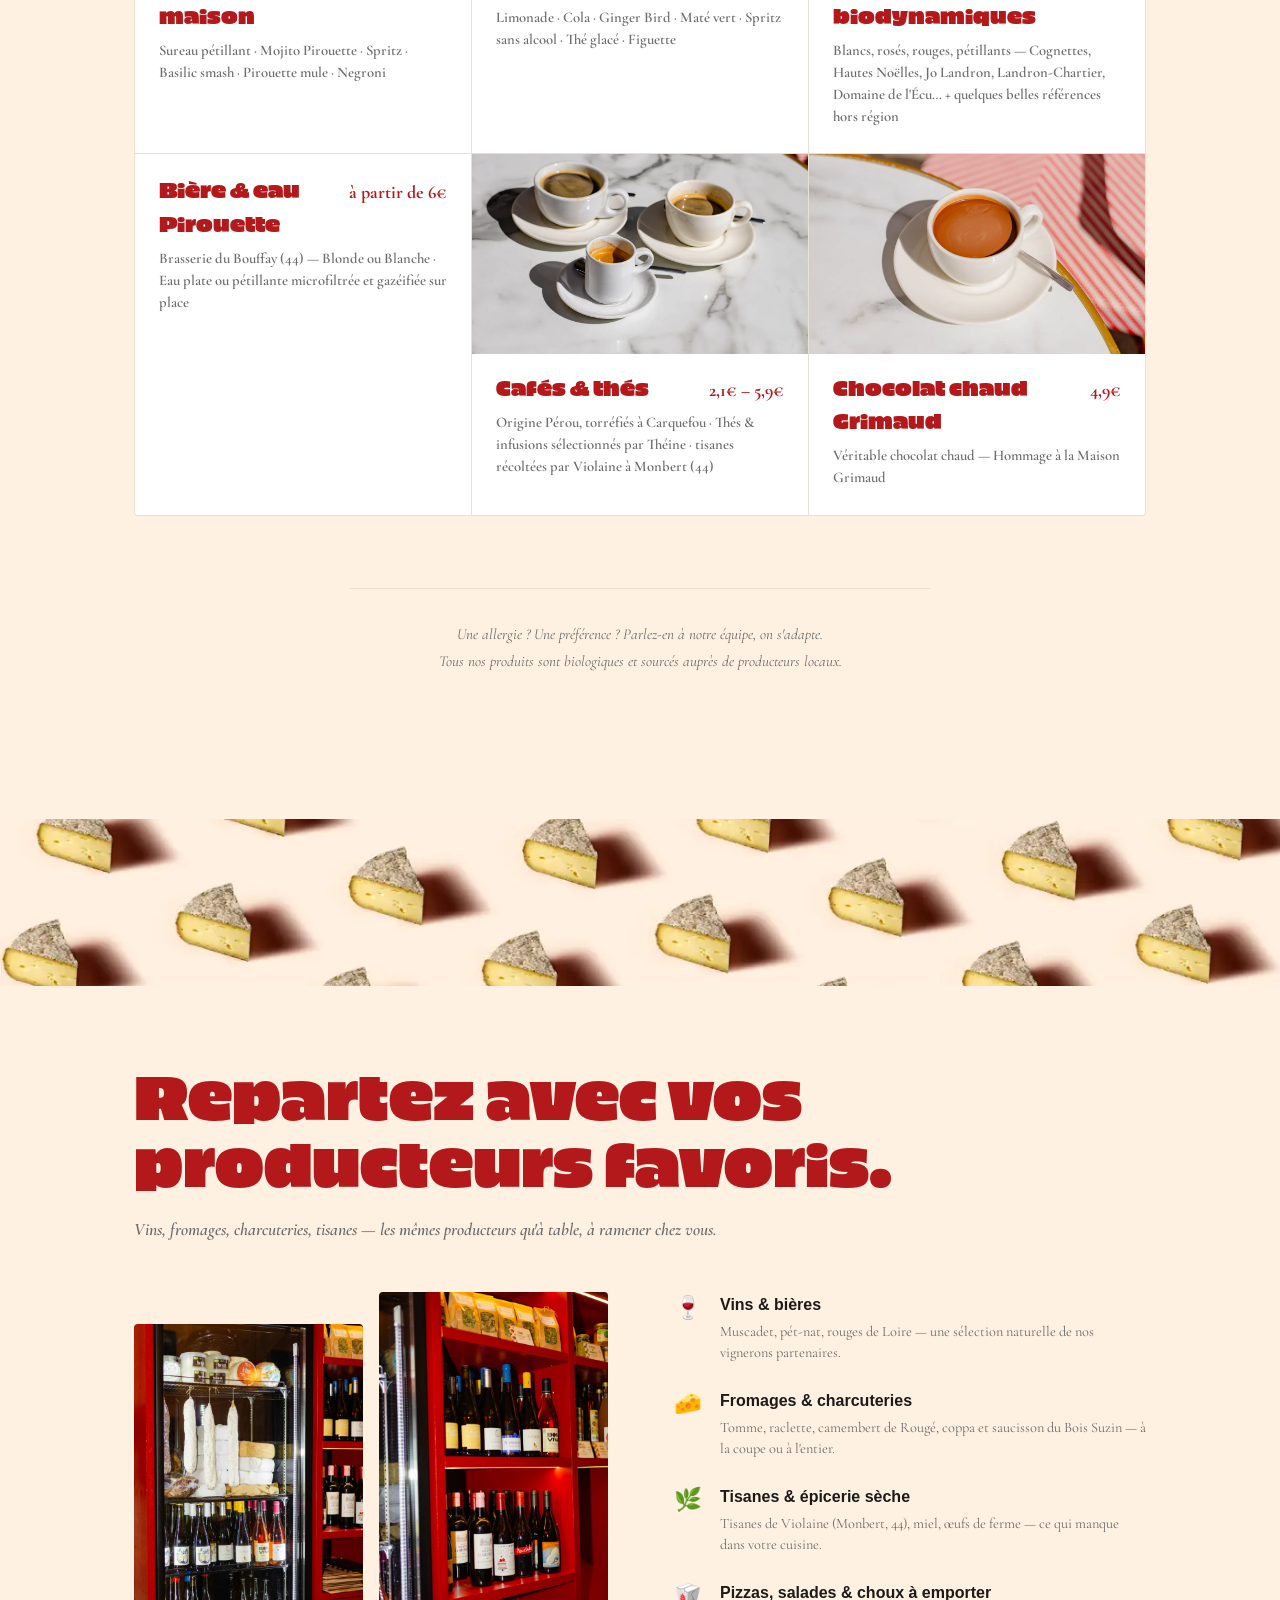
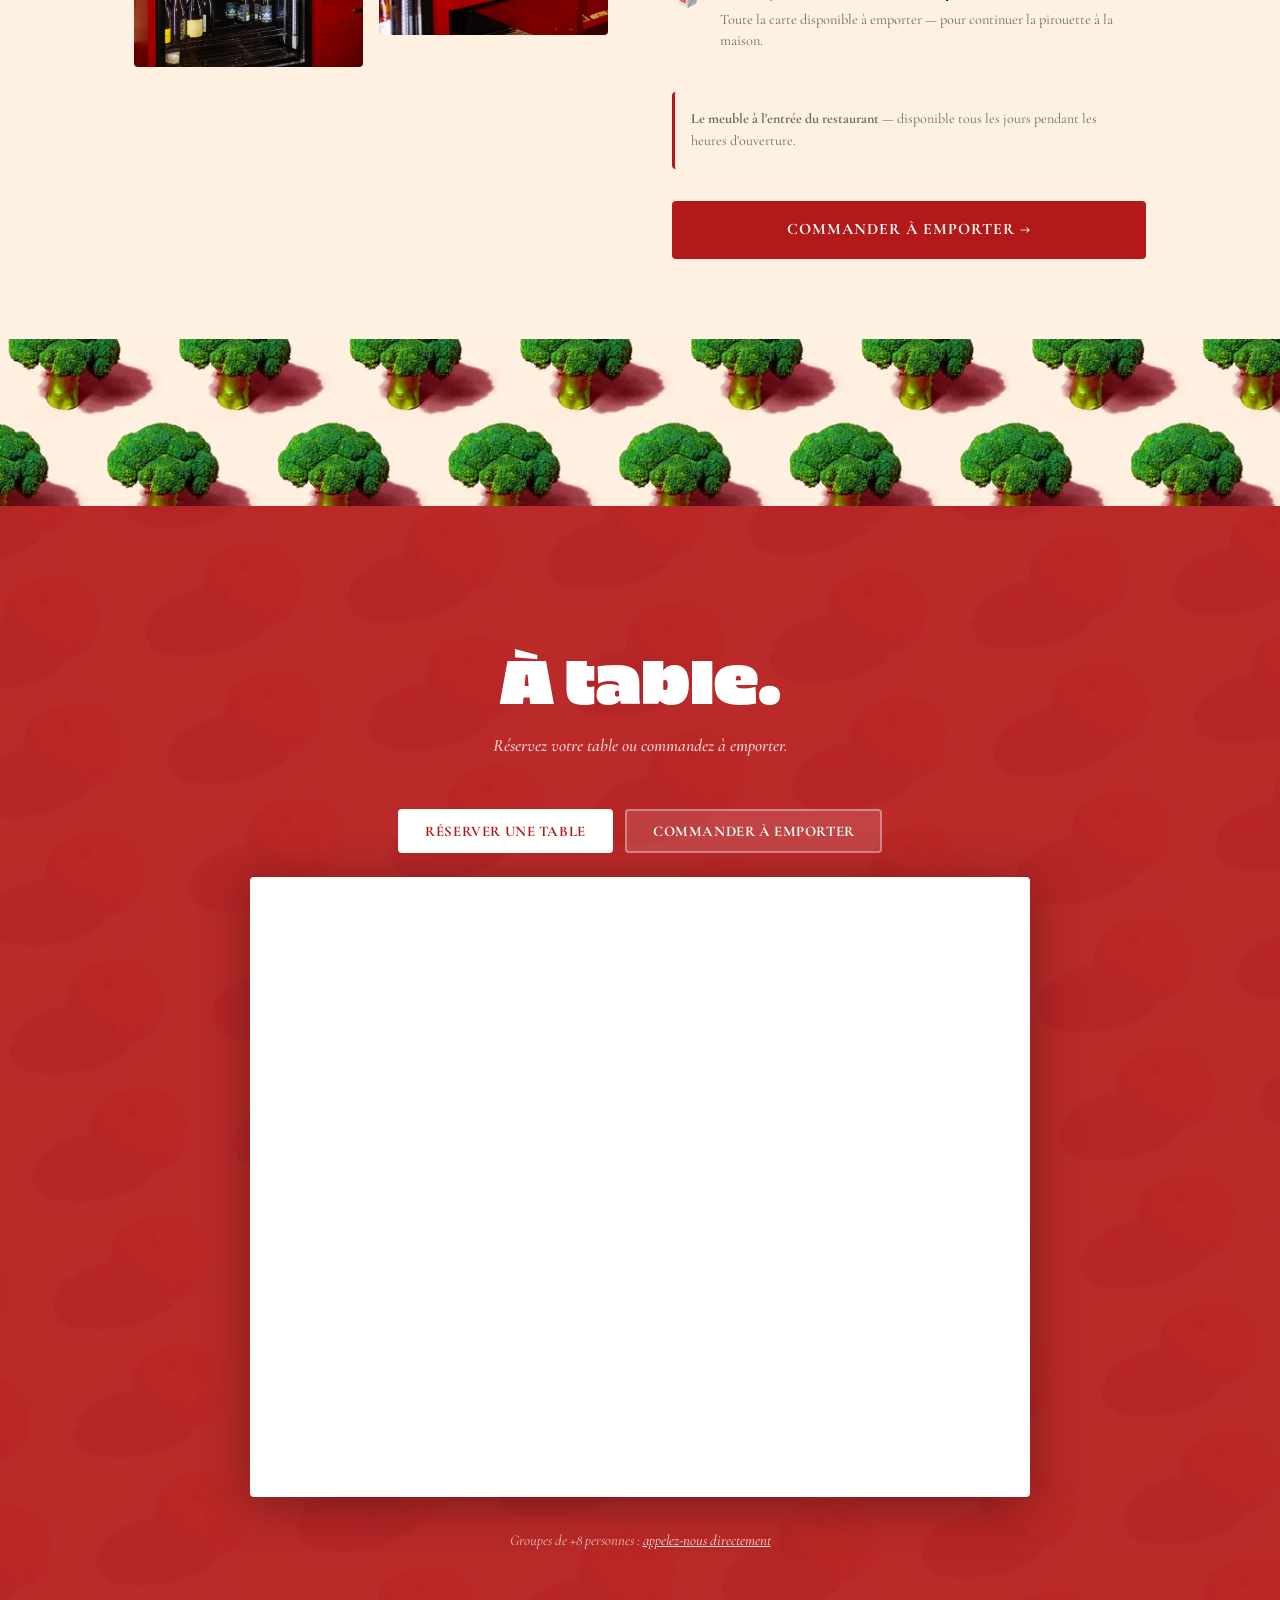
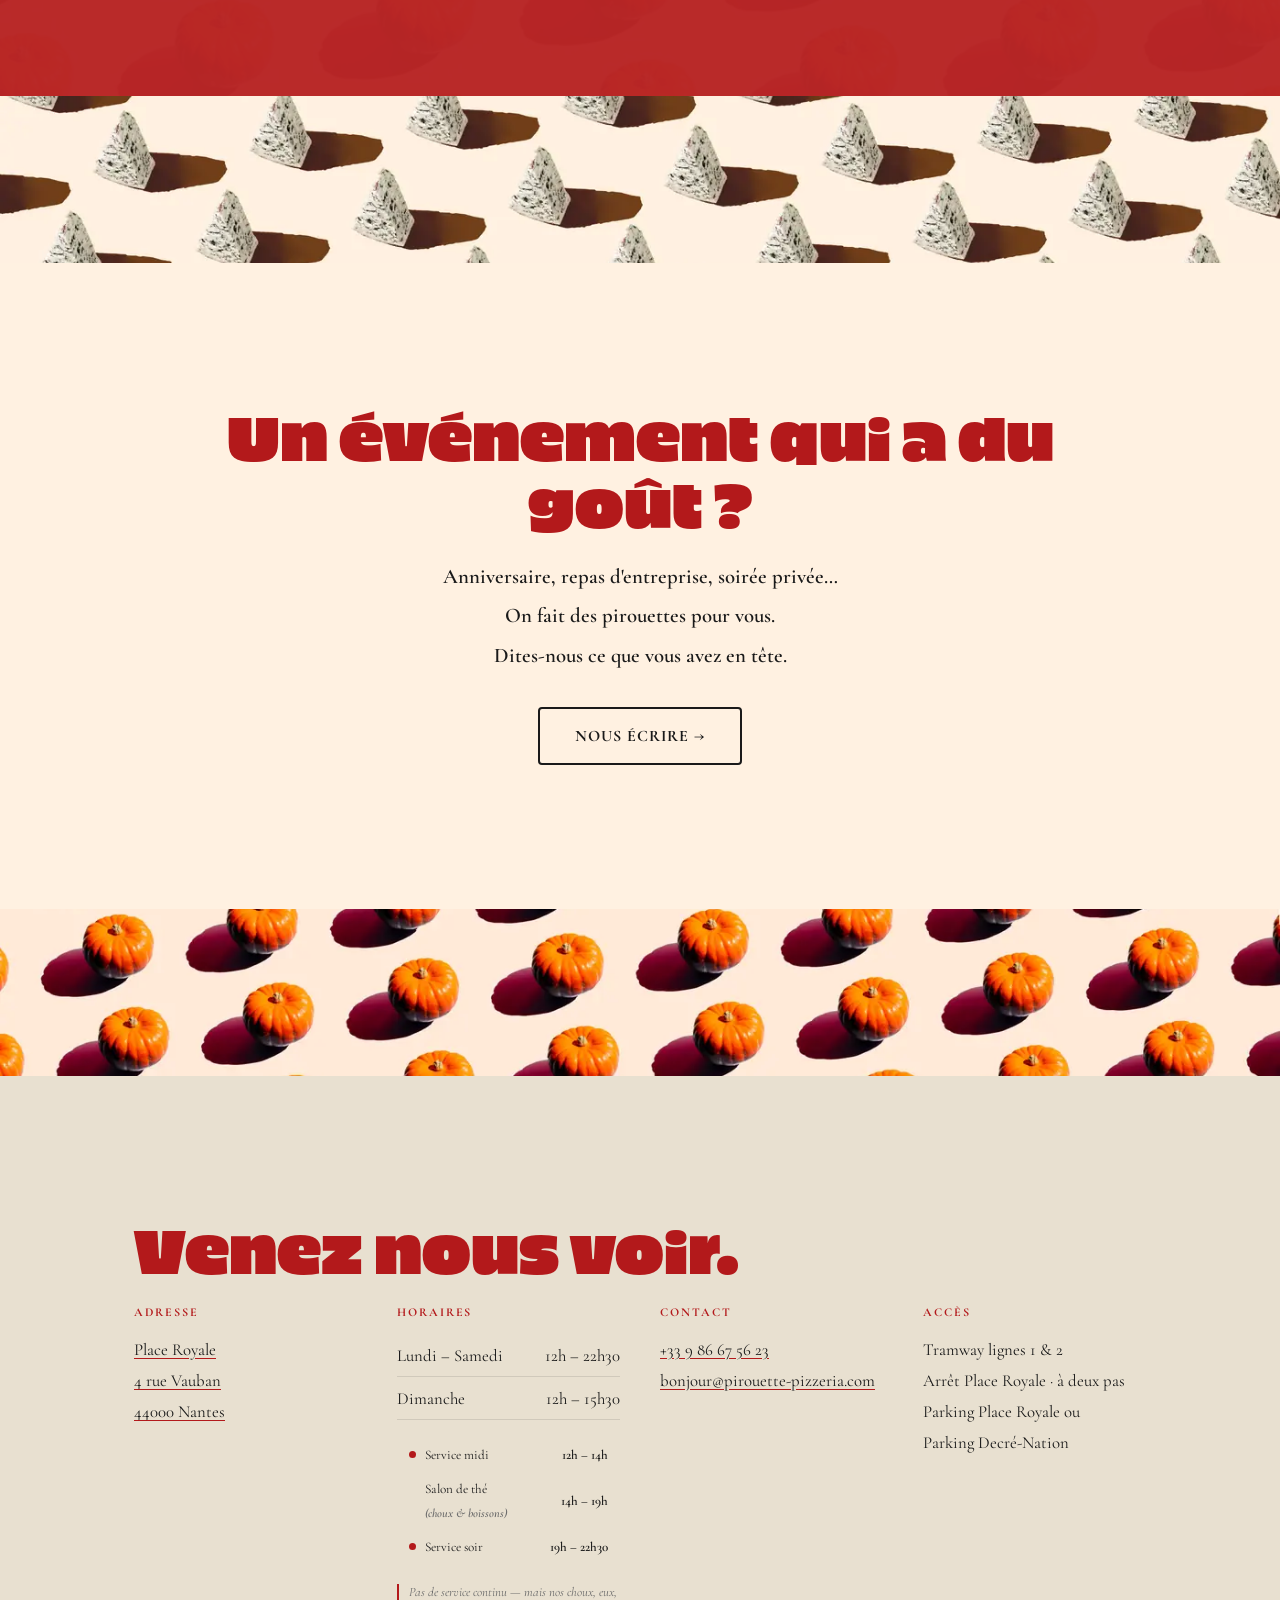
==== commit cd25577b: "Photos boissons : vins, cafés, chocolat chaud" ====
--- a/index.html
+++ b/index.html
@@ -576,21 +576,30 @@
               <p class="pizza-card__ingr">Limonade · Cola · Ginger Bird · Maté vert · Spritz sans alcool · Thé glacé · Figuette</p>
             </div>
           </div>
-          <div class="pizza-card">
-            <div class="pizza-card__header"><span class="pizza-card__name">Vins bio & biodynamiques</span><span class="pizza-card__price">—</span></div>
+          <div class="pizza-card pizza-card--photo">
+            <picture><source srcset="assets/boissons-vins.webp" type="image/webp"><img src="assets/boissons-vins.jpg" alt="Verres de vin rouge, blanc et rosé" class="pizza-card__img" loading="lazy" /></picture>
+            <div class="pizza-card__content">
+              <div class="pizza-card__header"><span class="pizza-card__name">Vins bio & biodynamiques</span><span class="pizza-card__price">—</span></div>
             <p class="pizza-card__ingr">Blancs, rosés, rouges, pétillants — Cognettes, Hautes Noëlles, Jo Landron, Landron-Chartier, Domaine de l'Écu… + quelques belles références hors région</p>
+            </div>
           </div>
           <div class="pizza-card">
             <div class="pizza-card__header"><span class="pizza-card__name">Bière & eau Pirouette</span><span class="pizza-card__price">à partir de 6€</span></div>
             <p class="pizza-card__ingr">Brasserie du Bouffay (44) — Blonde ou Blanche · Eau plate ou pétillante microfiltrée et gazéifiée sur place</p>
           </div>
-          <div class="pizza-card">
-            <div class="pizza-card__header"><span class="pizza-card__name">Cafés & thés</span><span class="pizza-card__price">2,1€ – 5,9€</span></div>
+          <div class="pizza-card pizza-card--photo">
+            <picture><source srcset="assets/boissons-cafes.webp" type="image/webp"><img src="assets/boissons-cafes.jpg" alt="Cafés espresso sur la terrasse" class="pizza-card__img" loading="lazy" /></picture>
+            <div class="pizza-card__content">
+              <div class="pizza-card__header"><span class="pizza-card__name">Cafés & thés</span><span class="pizza-card__price">2,1€ – 5,9€</span></div>
             <p class="pizza-card__ingr">Origine Pérou, torréfiés à Carquefou · Thés & infusions sélectionnés par Théine · tisanes récoltées par Violaine à Monbert (44)</p>
-          </div>
-          <div class="pizza-card">
-            <div class="pizza-card__header"><span class="pizza-card__name">Chocolat chaud Grimaud</span><span class="pizza-card__price">4,9€</span></div>
+            </div>
+          </div>
+          <div class="pizza-card pizza-card--photo">
+            <picture><source srcset="assets/boissons-chocolat.webp" type="image/webp"><img src="assets/boissons-chocolat.jpg" alt="Tasse de chocolat chaud" class="pizza-card__img" loading="lazy" /></picture>
+            <div class="pizza-card__content">
+              <div class="pizza-card__header"><span class="pizza-card__name">Chocolat chaud Grimaud</span><span class="pizza-card__price">4,9€</span></div>
             <p class="pizza-card__ingr">Véritable chocolat chaud — Hommage à la Maison Grimaud</p>
+            </div>
           </div>
         </div>
       </div>
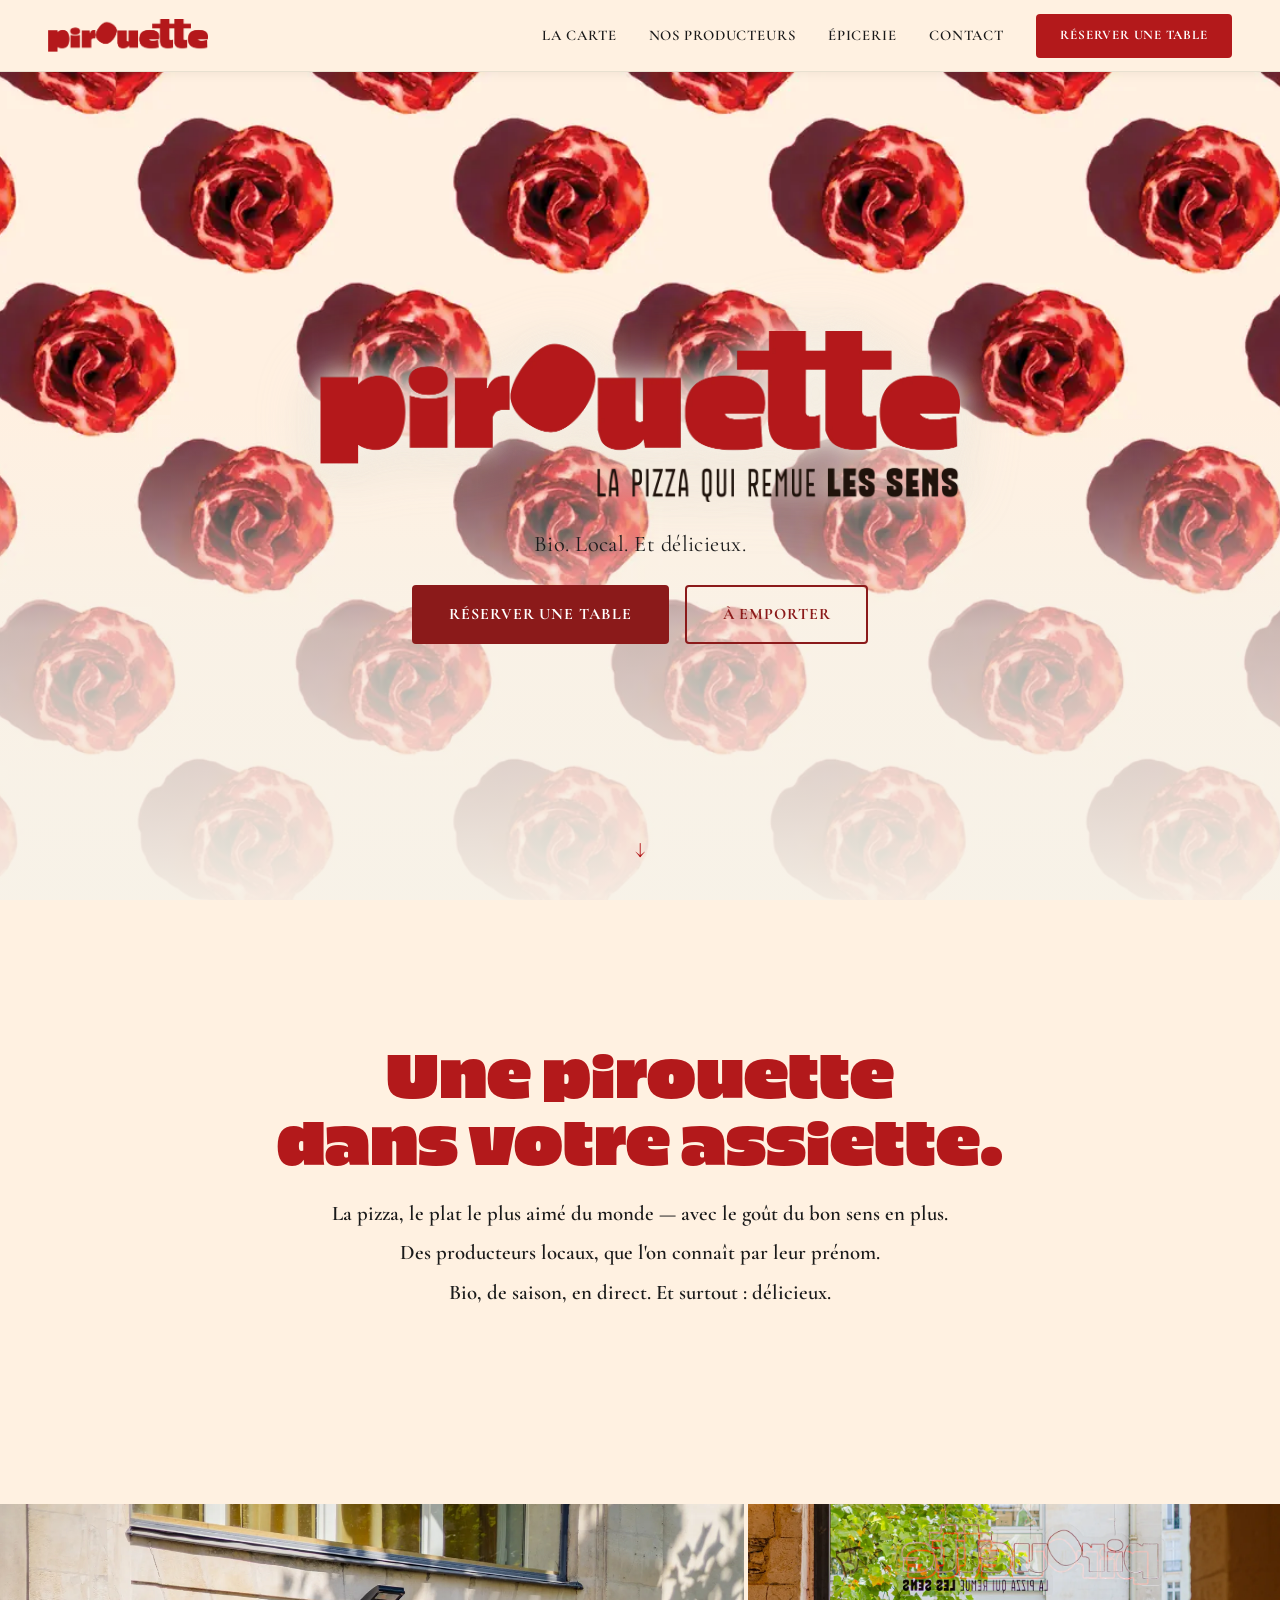
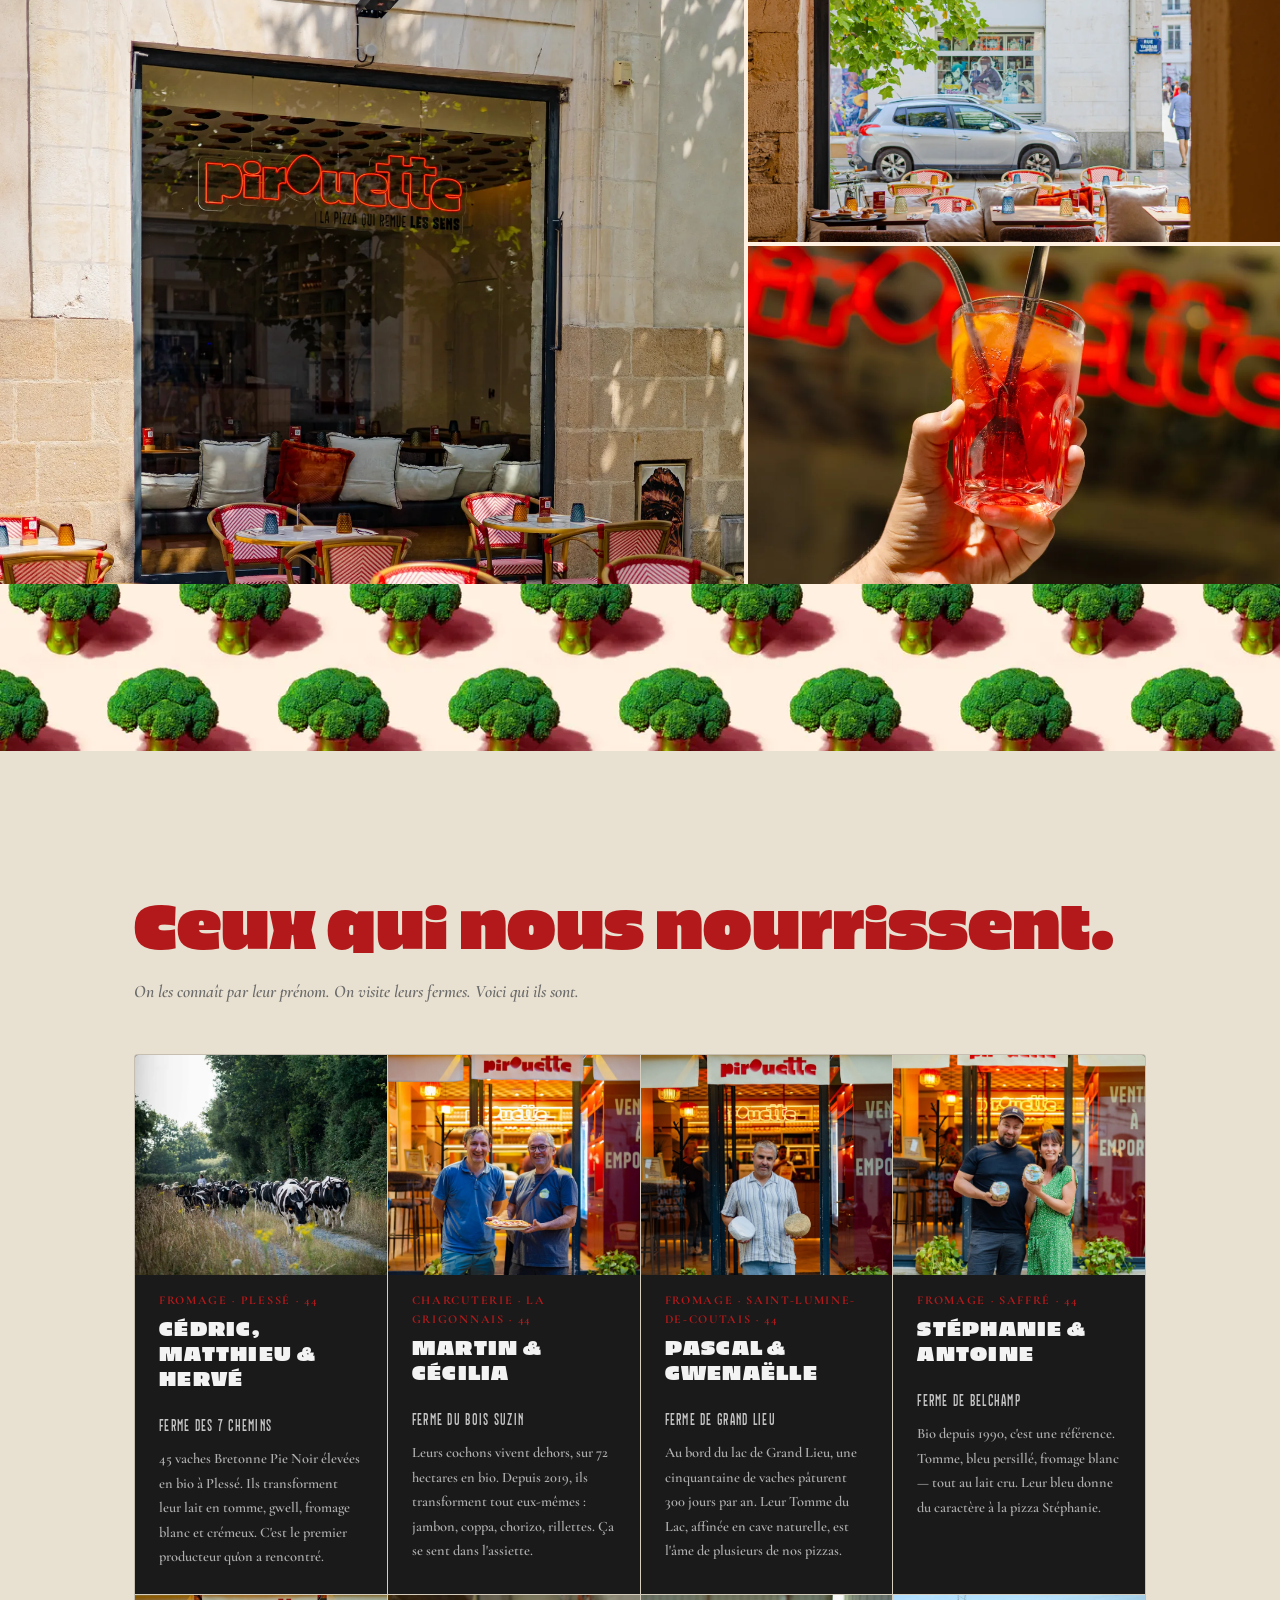
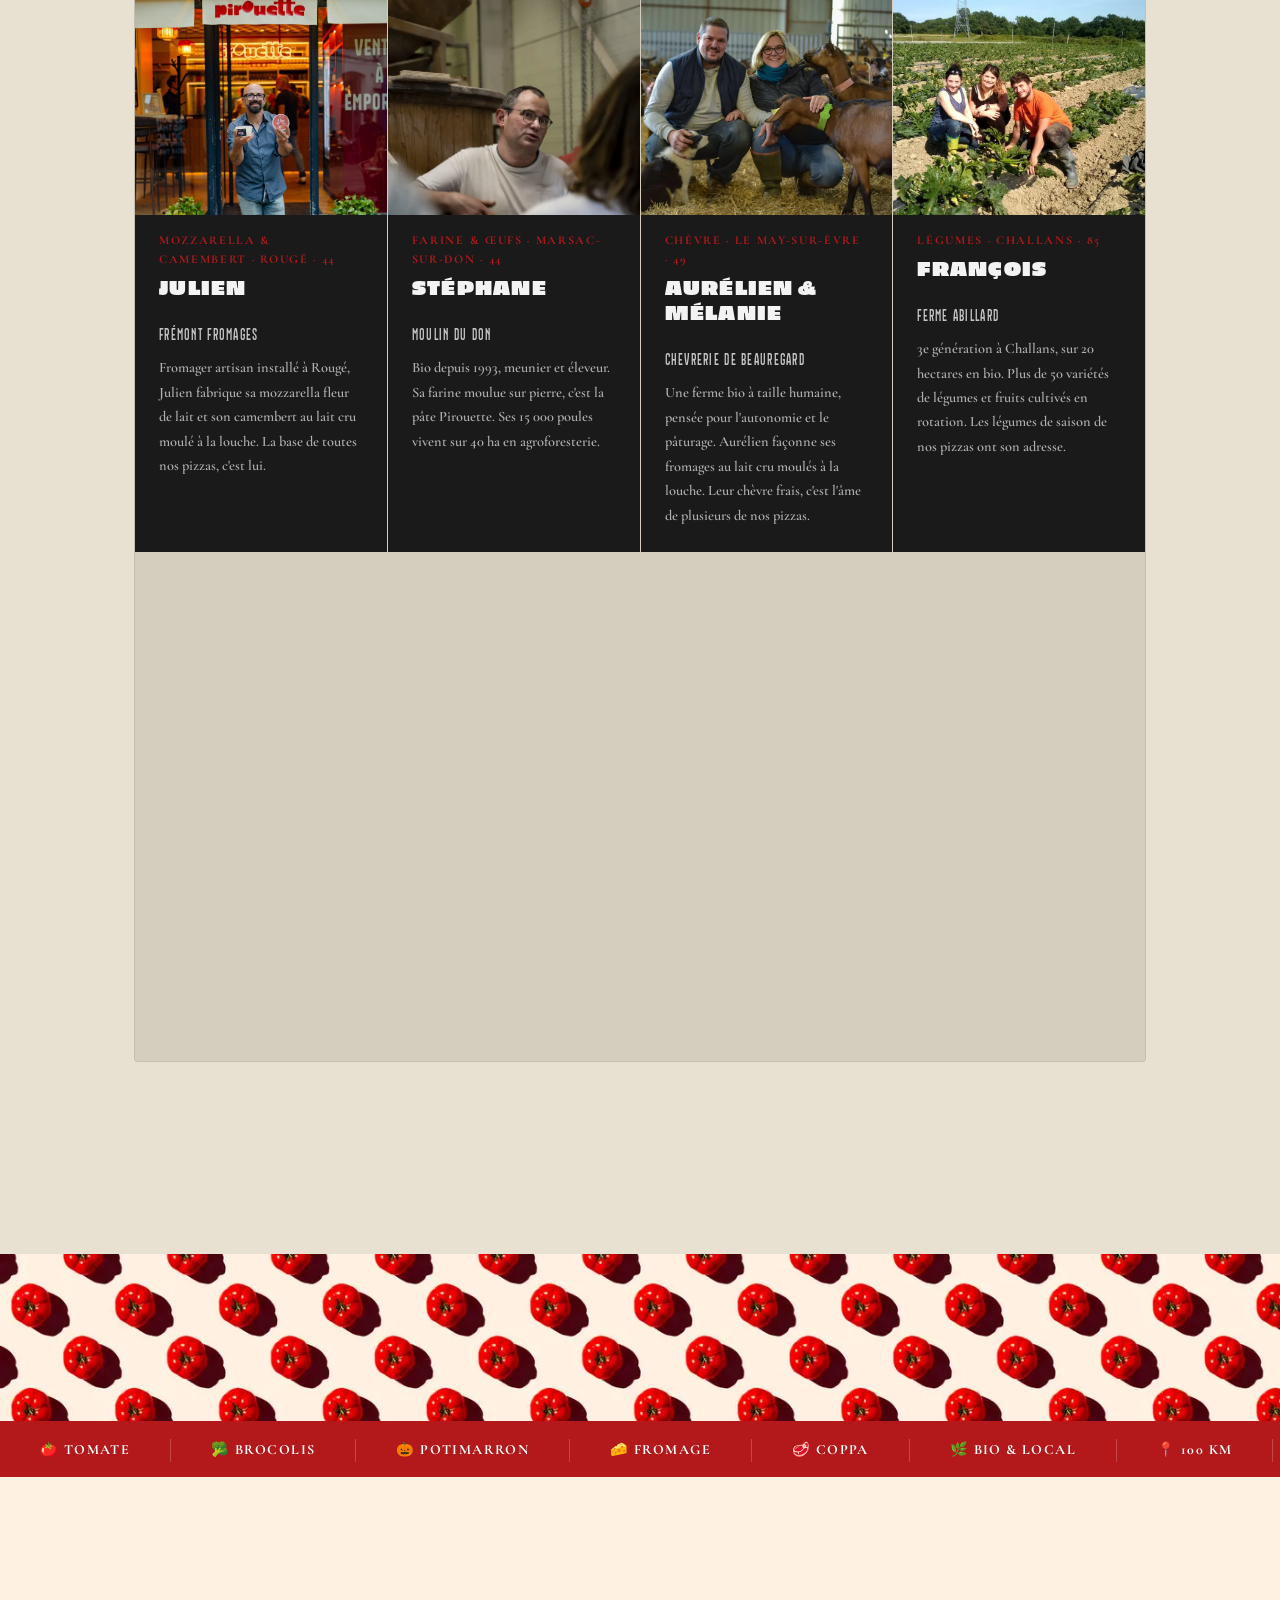
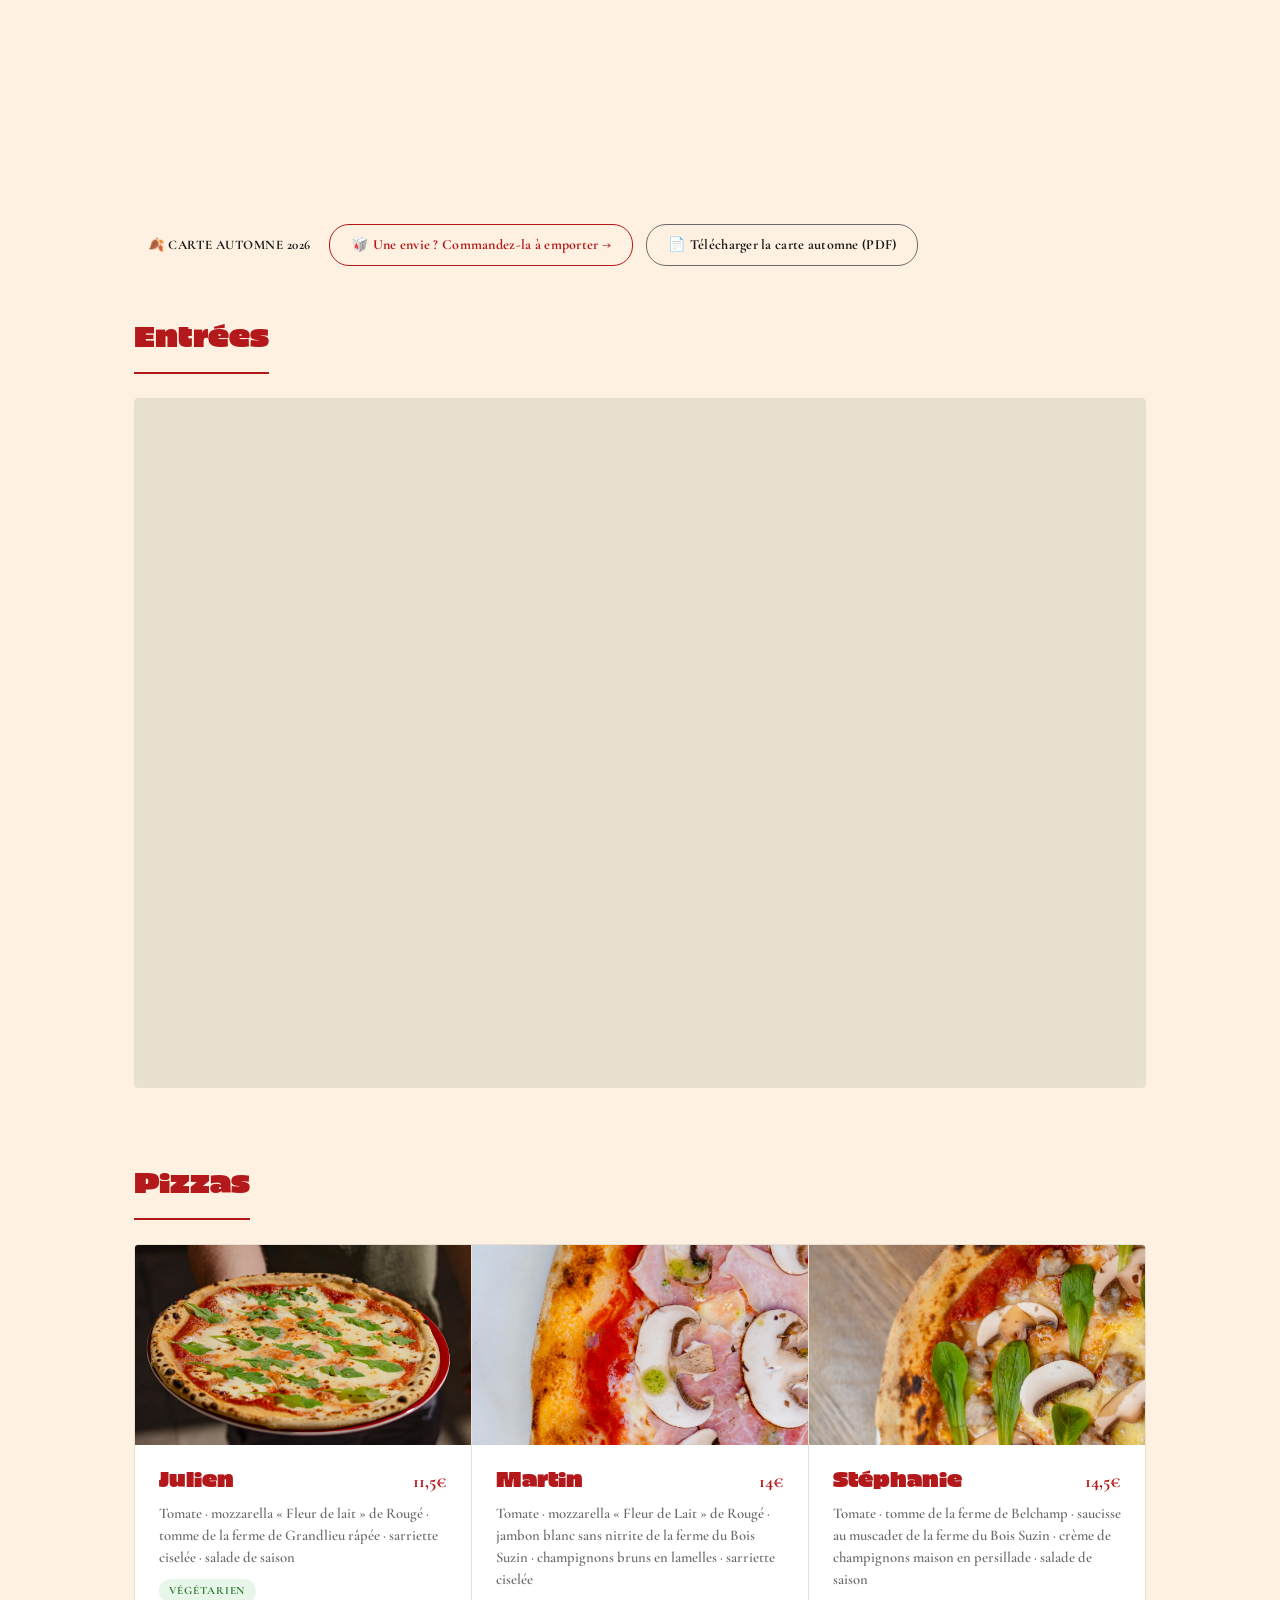
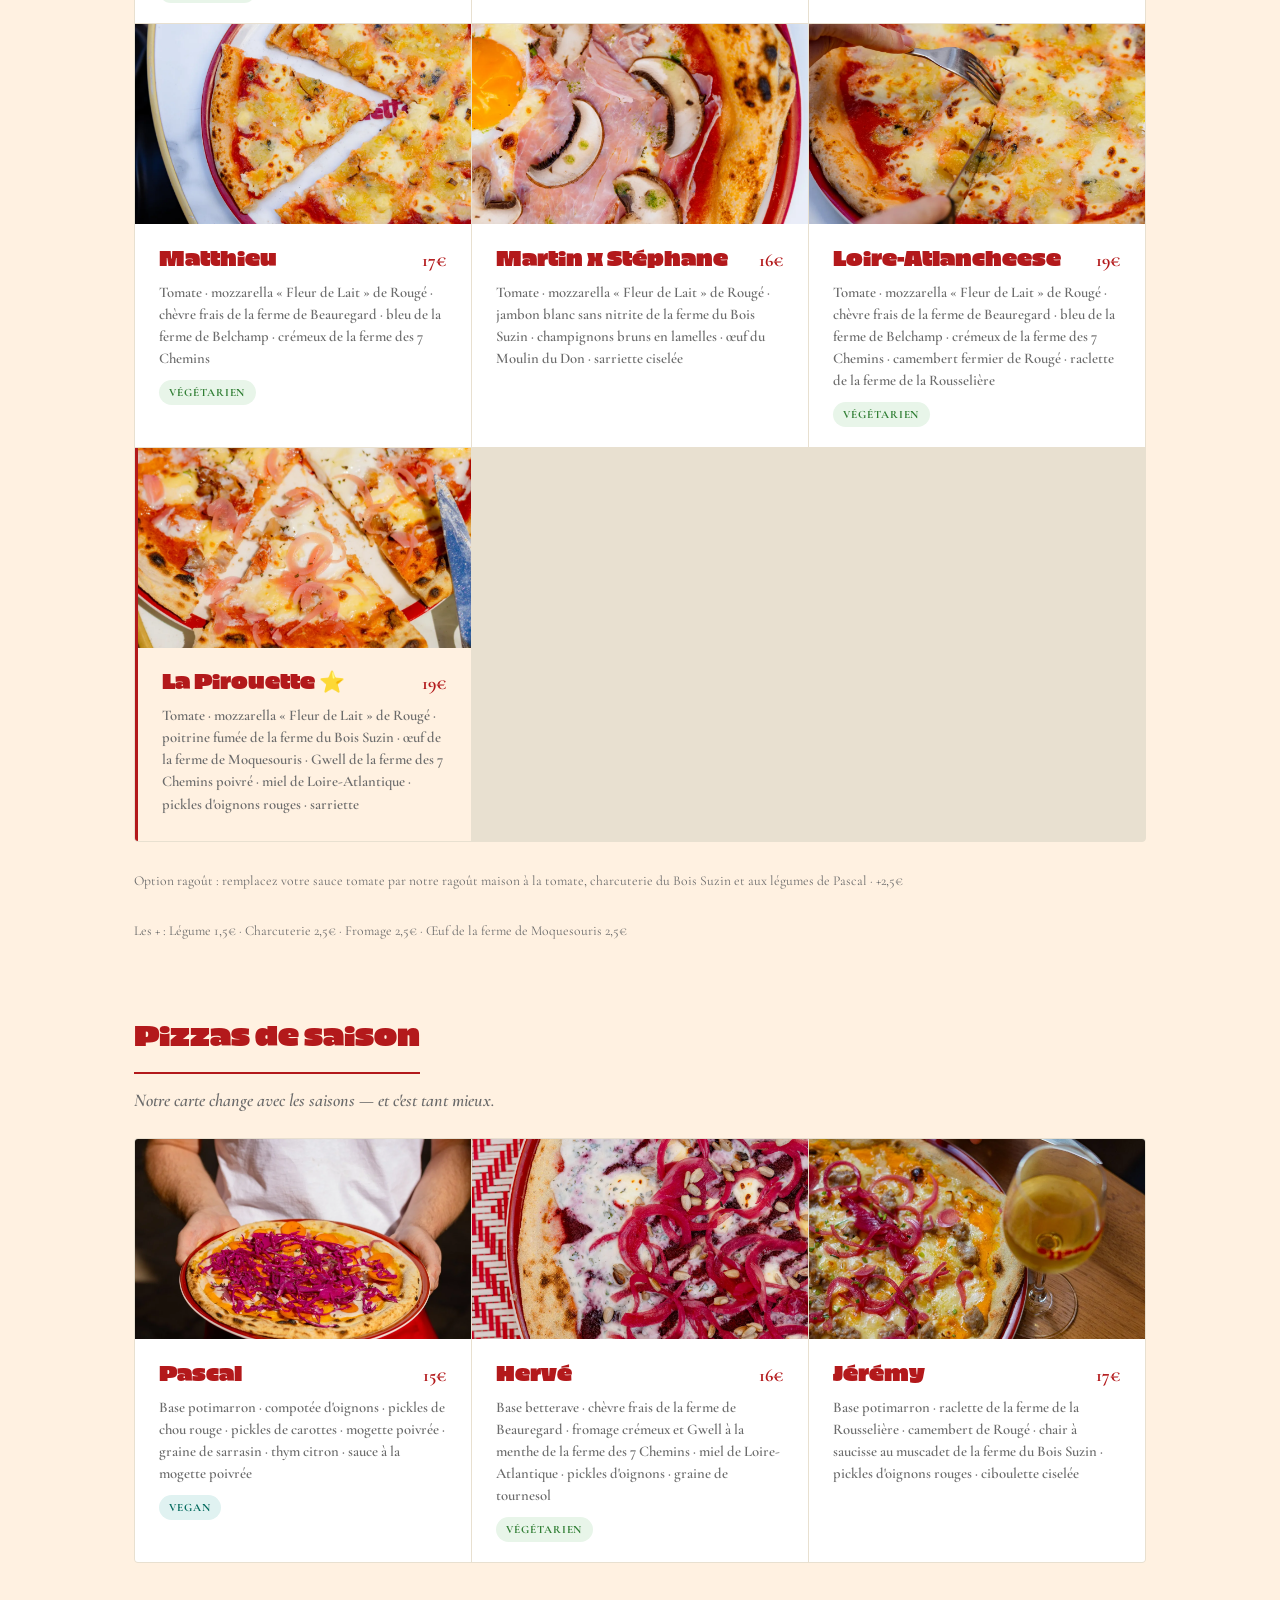
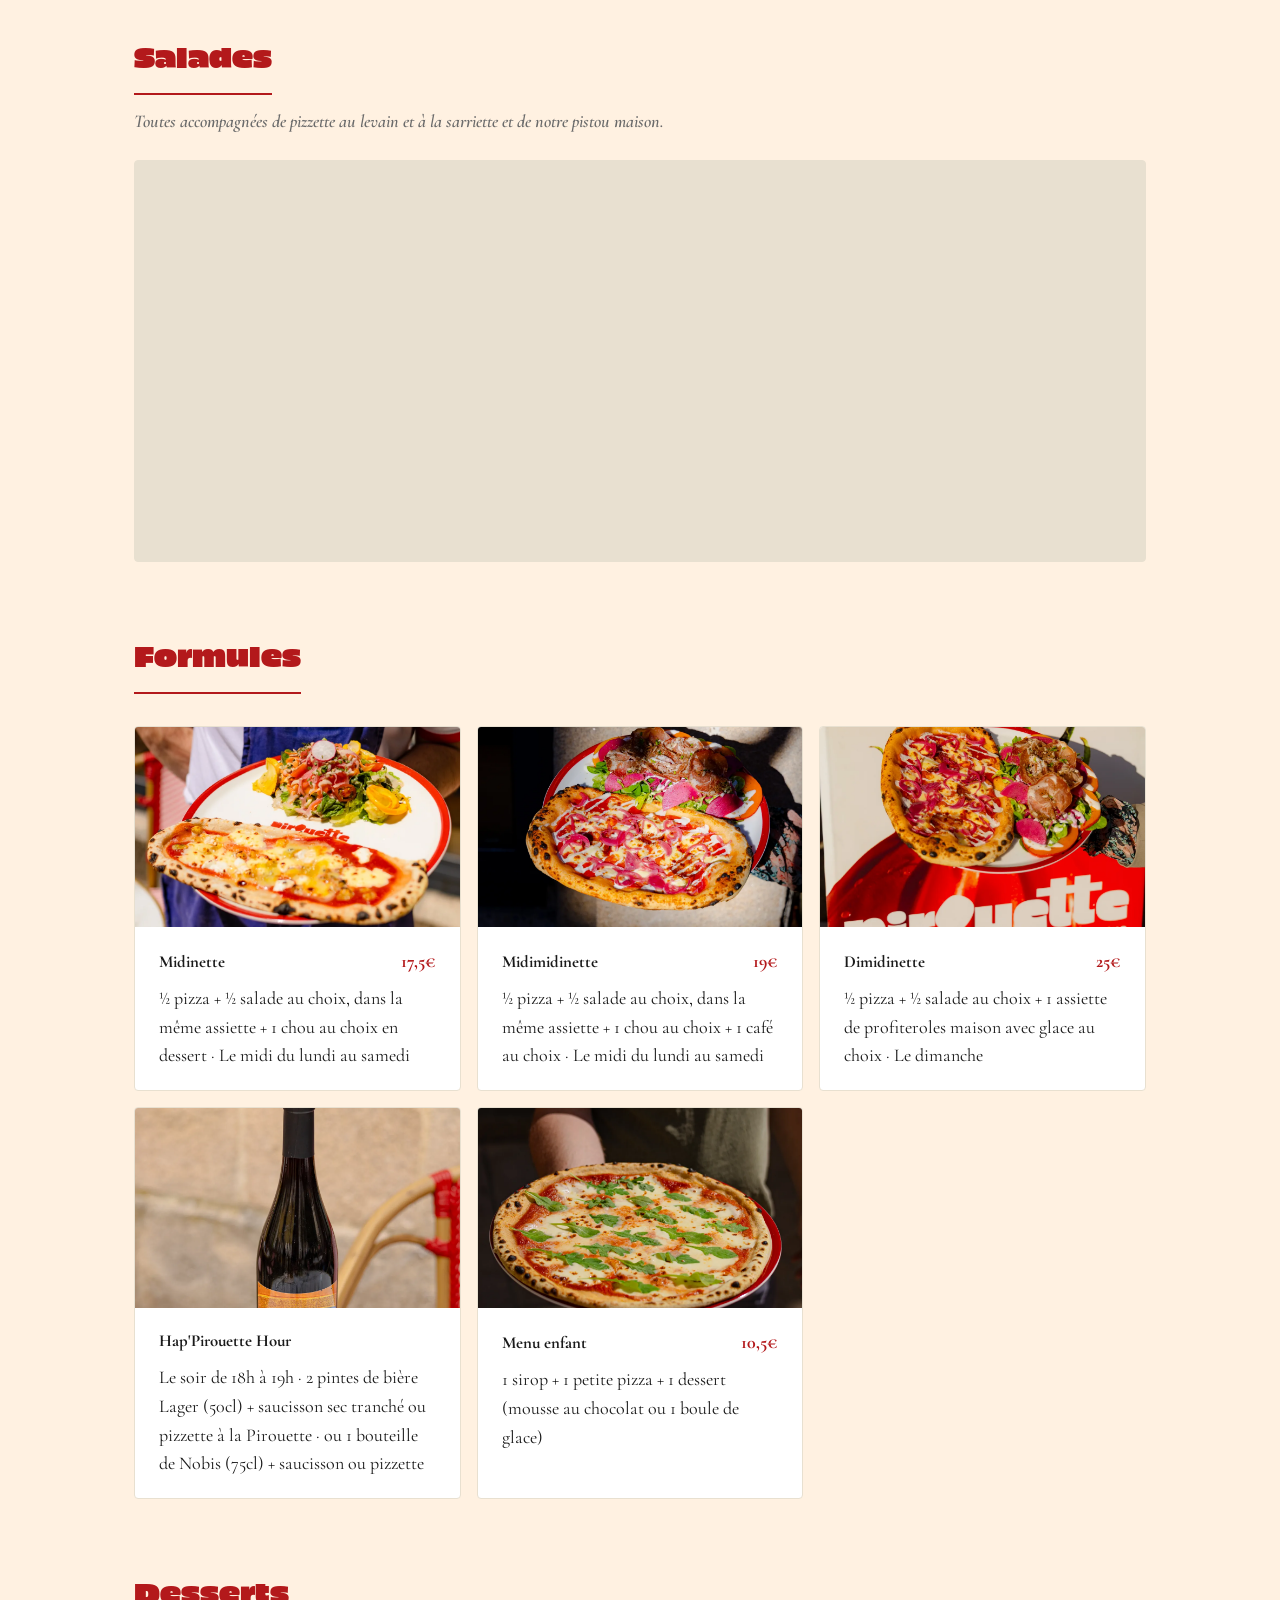
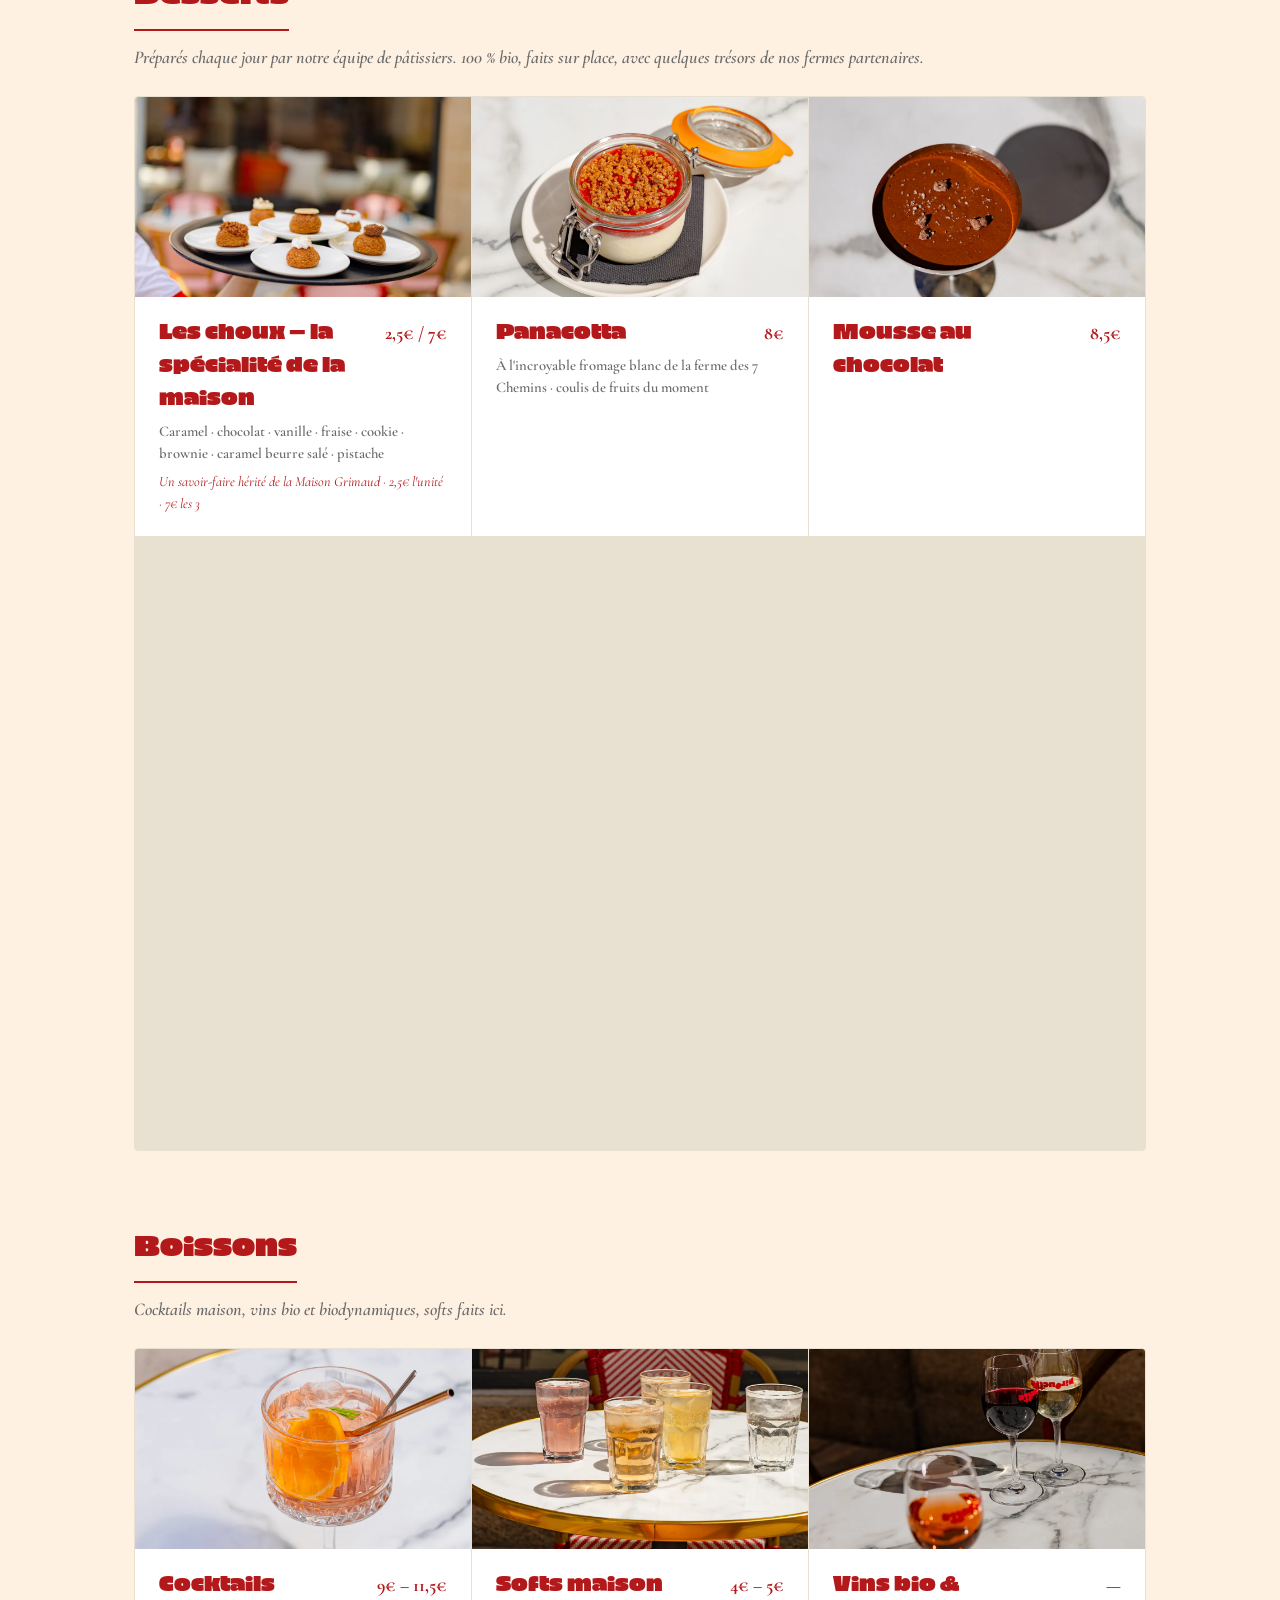
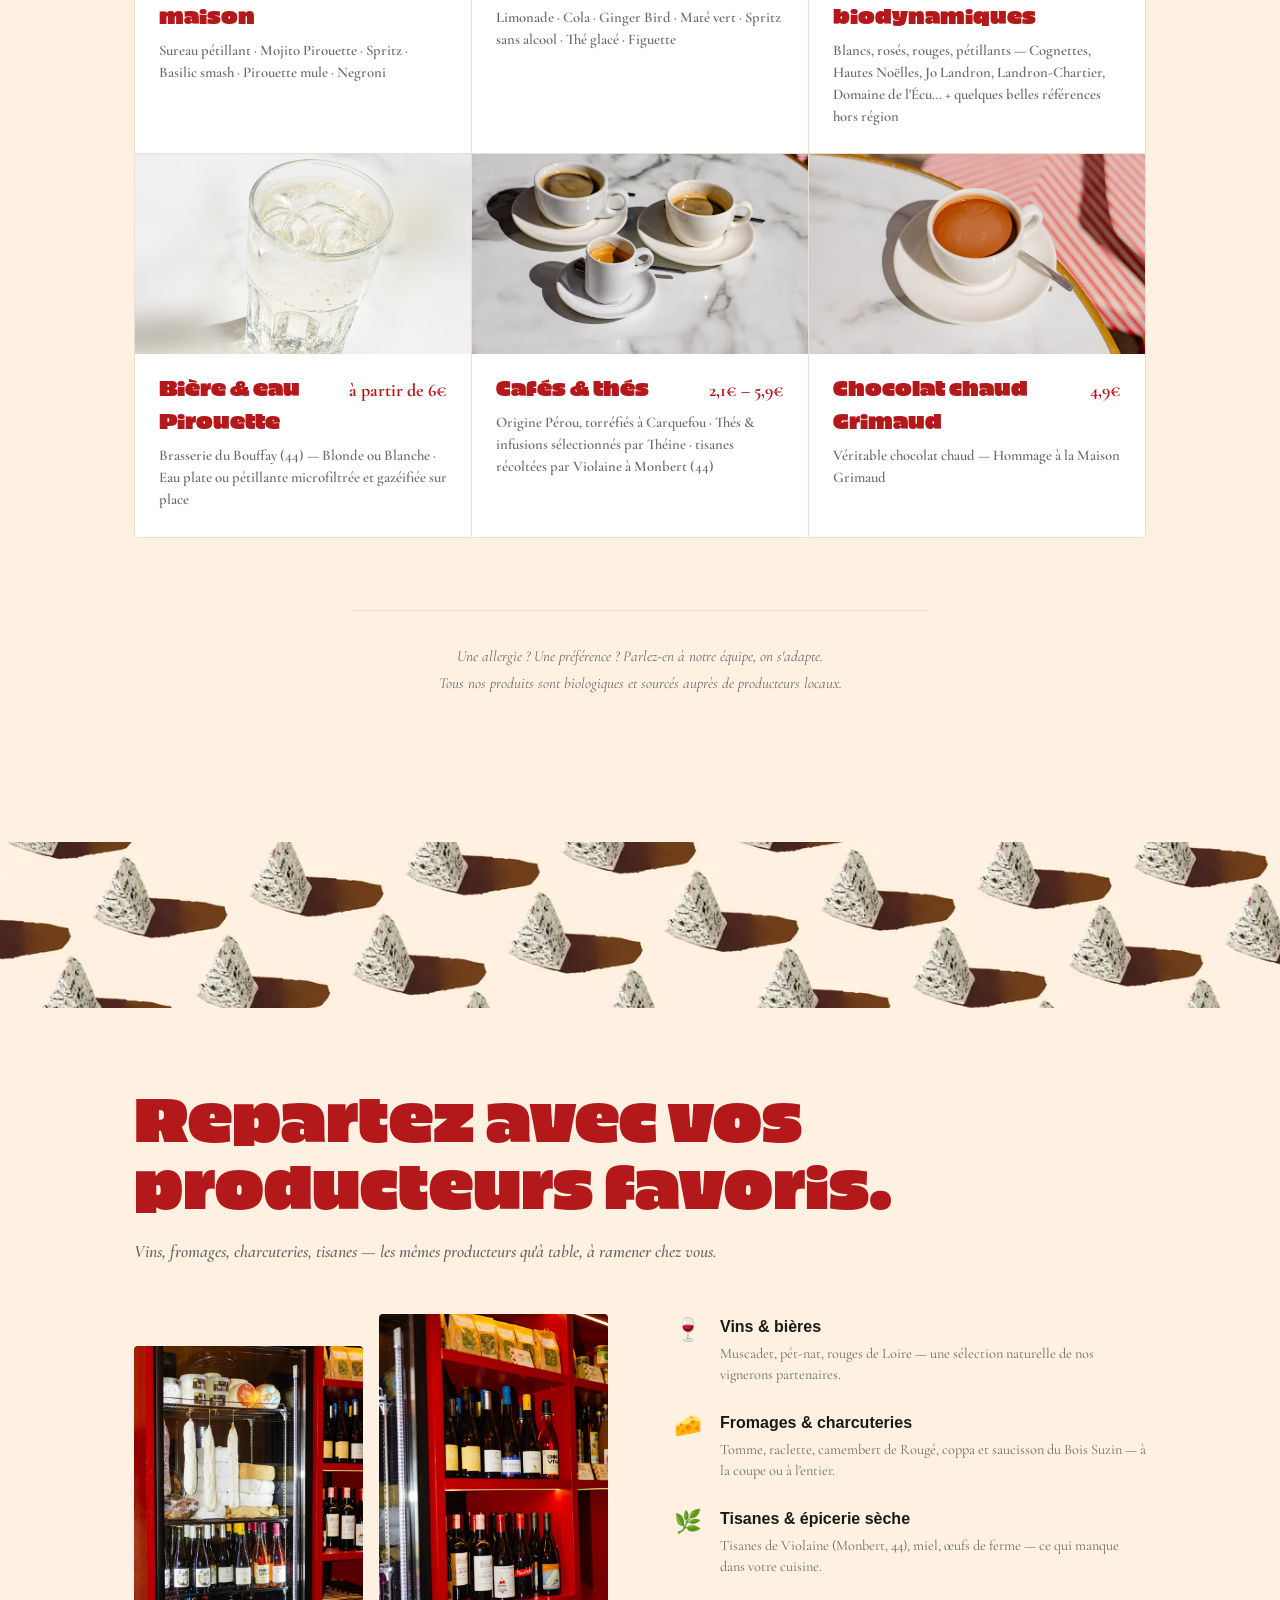
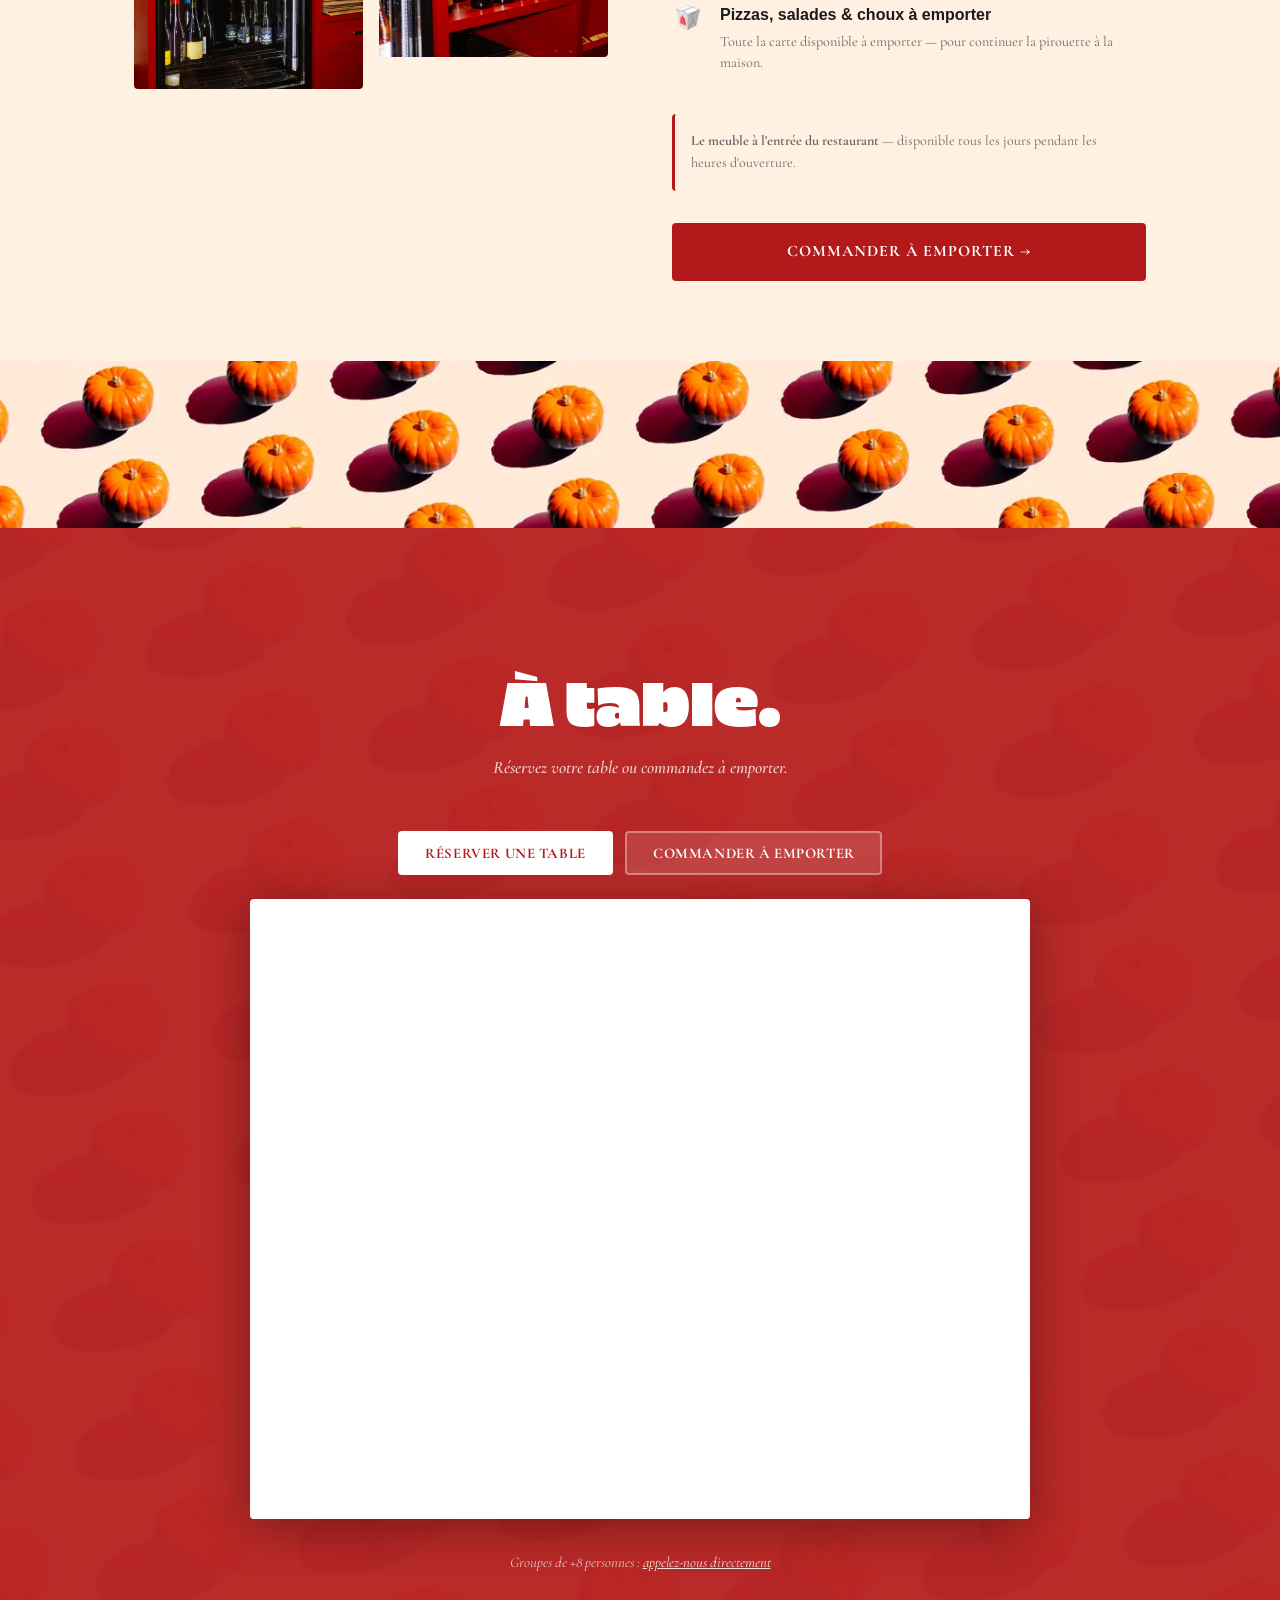
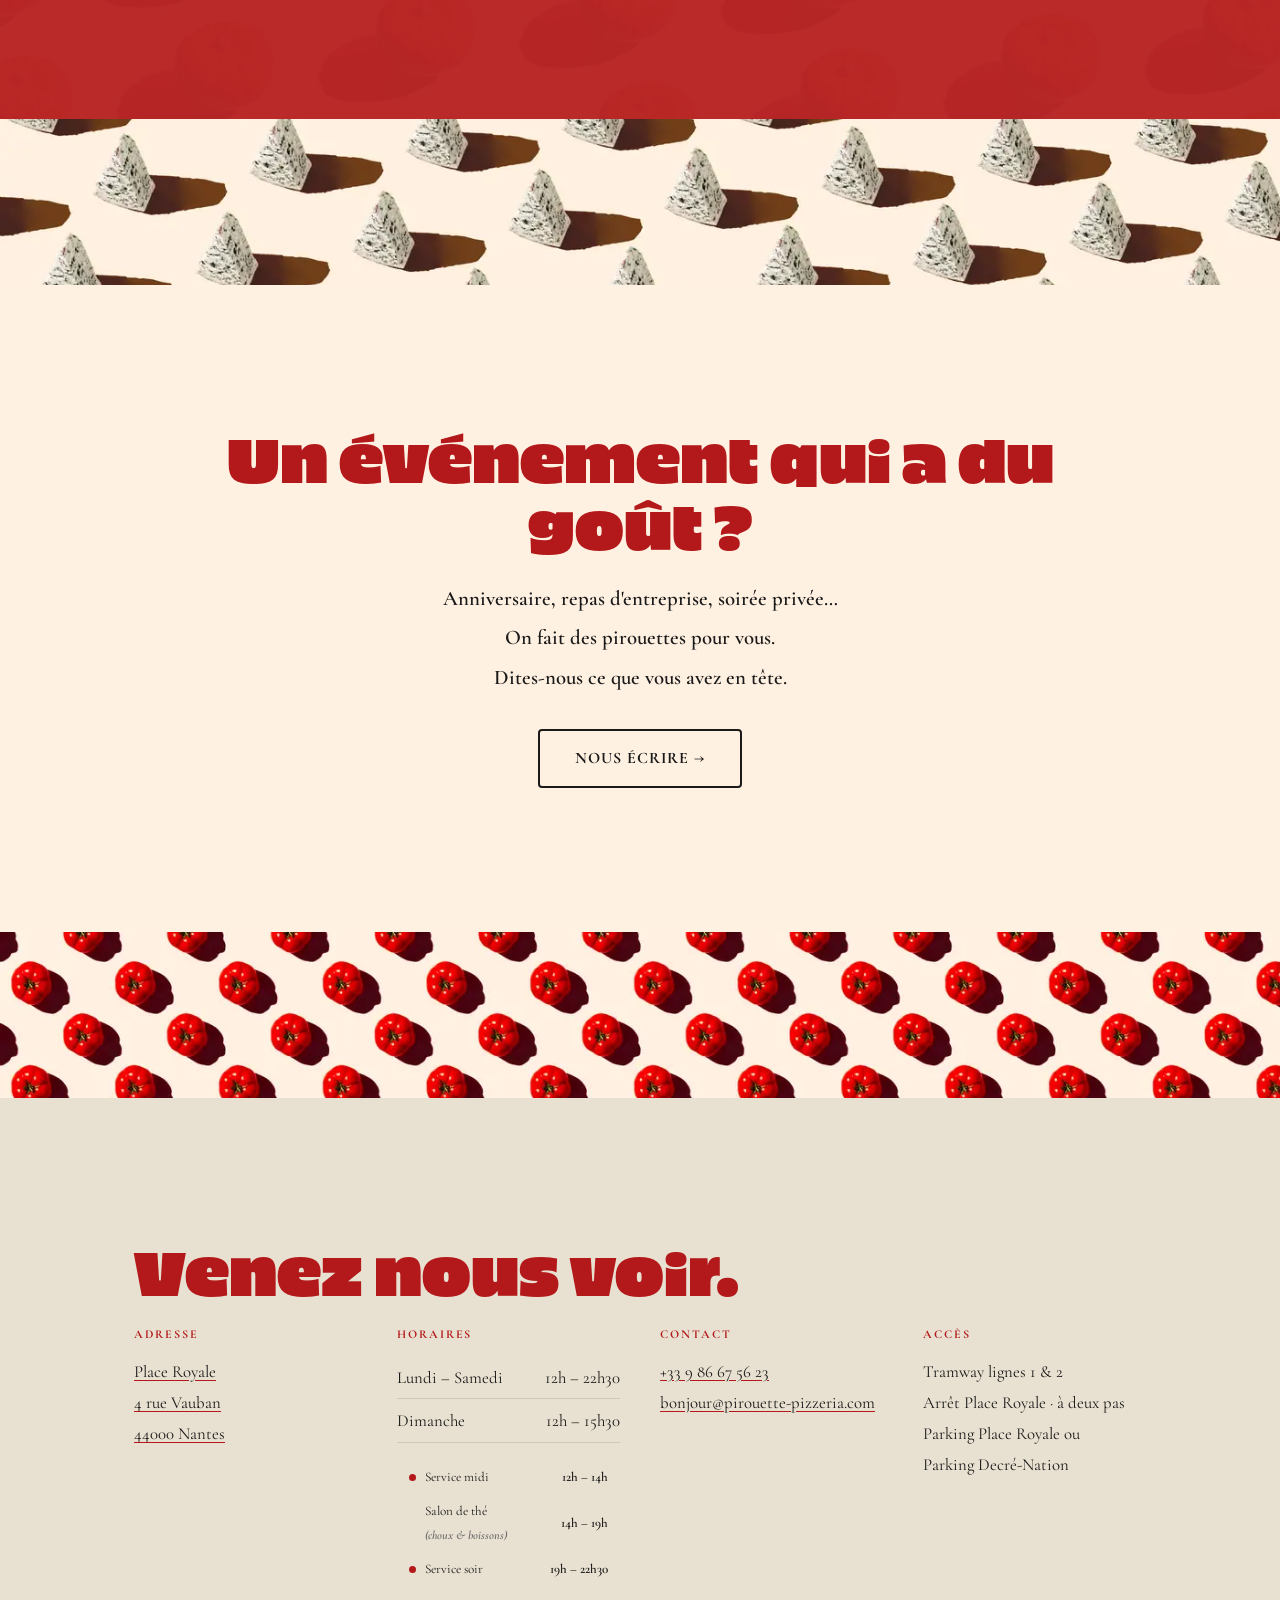
==== commit 1ef99aa8: "Photo : eau pétillante (Bière & eau)" ====
--- a/index.html
+++ b/index.html
@@ -583,9 +583,12 @@
             <p class="pizza-card__ingr">Blancs, rosés, rouges, pétillants — Cognettes, Hautes Noëlles, Jo Landron, Landron-Chartier, Domaine de l'Écu… + quelques belles références hors région</p>
             </div>
           </div>
-          <div class="pizza-card">
-            <div class="pizza-card__header"><span class="pizza-card__name">Bière & eau Pirouette</span><span class="pizza-card__price">à partir de 6€</span></div>
+          <div class="pizza-card pizza-card--photo">
+            <picture><source srcset="assets/boissons-eau.webp" type="image/webp"><img src="assets/boissons-eau.jpg" alt="Verre d'eau pétillante" class="pizza-card__img" loading="lazy" /></picture>
+            <div class="pizza-card__content">
+              <div class="pizza-card__header"><span class="pizza-card__name">Bière & eau Pirouette</span><span class="pizza-card__price">à partir de 6€</span></div>
             <p class="pizza-card__ingr">Brasserie du Bouffay (44) — Blonde ou Blanche · Eau plate ou pétillante microfiltrée et gazéifiée sur place</p>
+            </div>
           </div>
           <div class="pizza-card pizza-card--photo">
             <picture><source srcset="assets/boissons-cafes.webp" type="image/webp"><img src="assets/boissons-cafes.jpg" alt="Cafés espresso sur la terrasse" class="pizza-card__img" loading="lazy" /></picture>
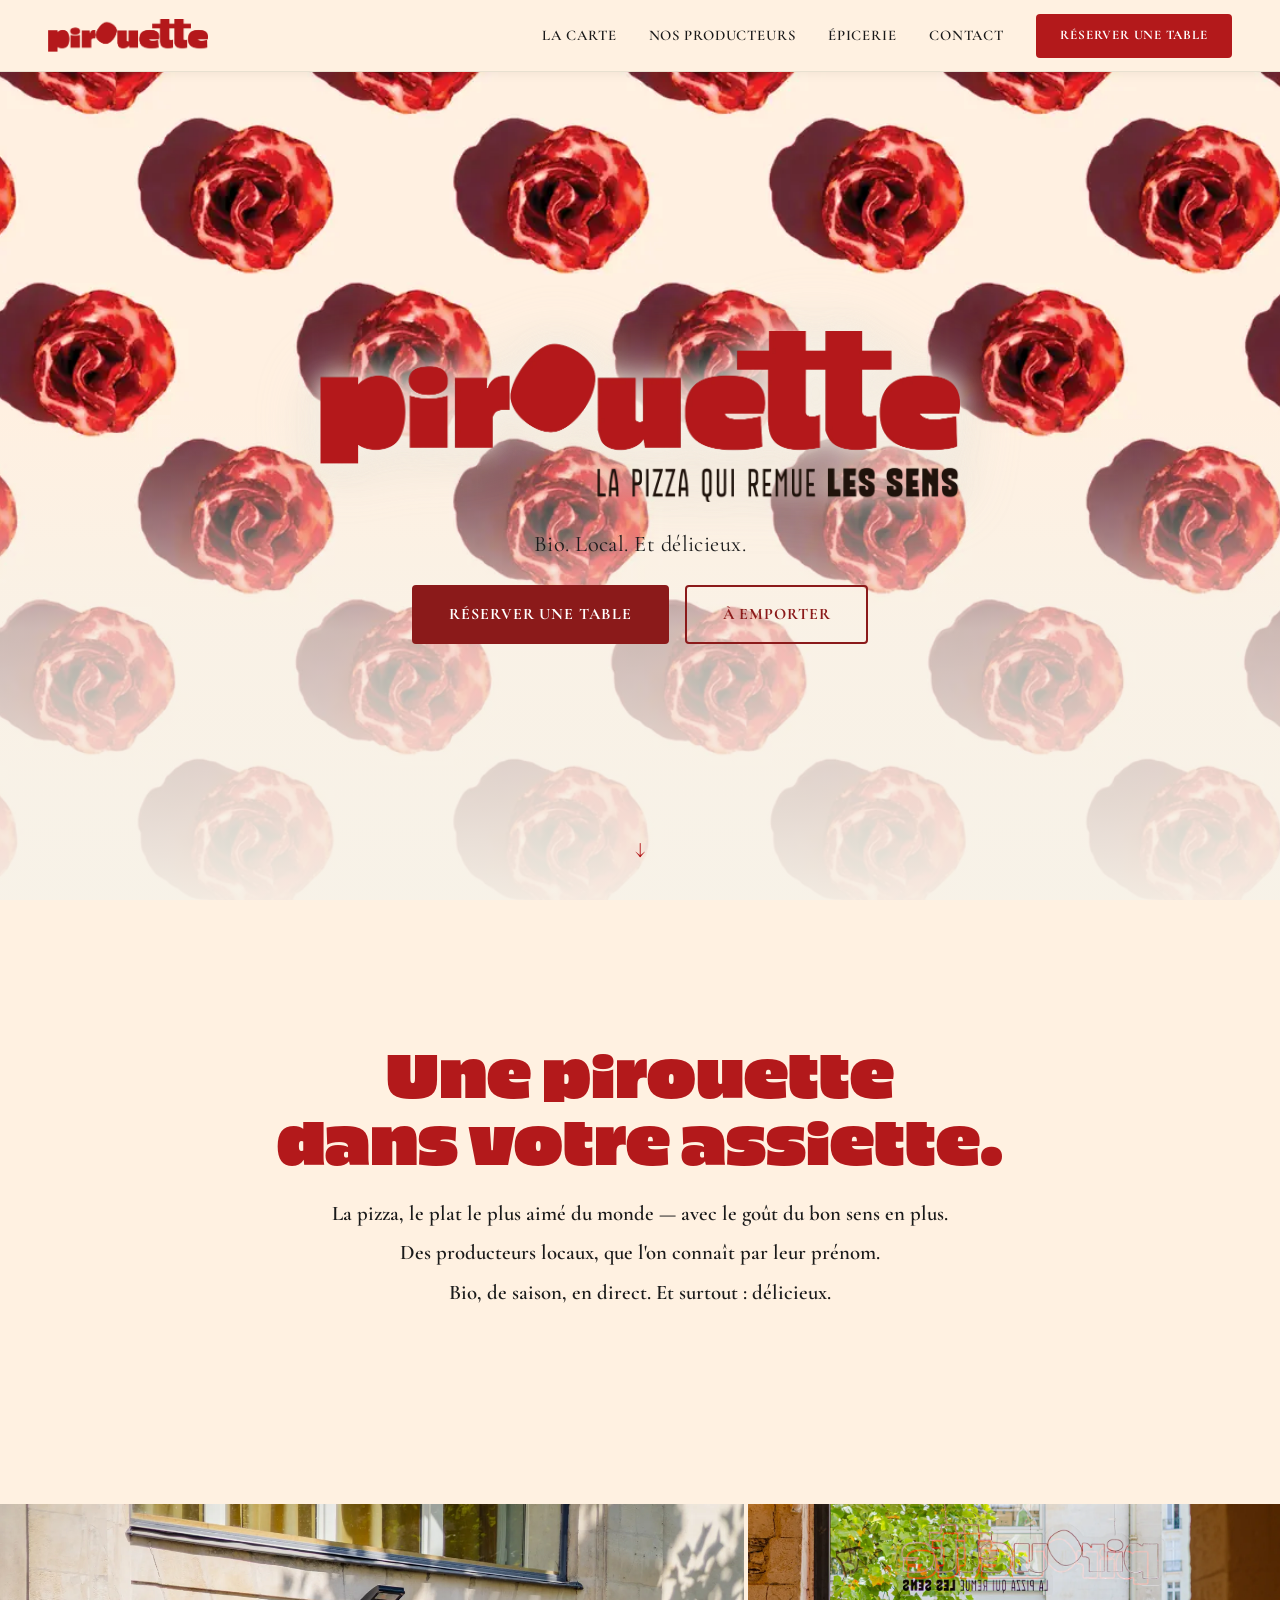
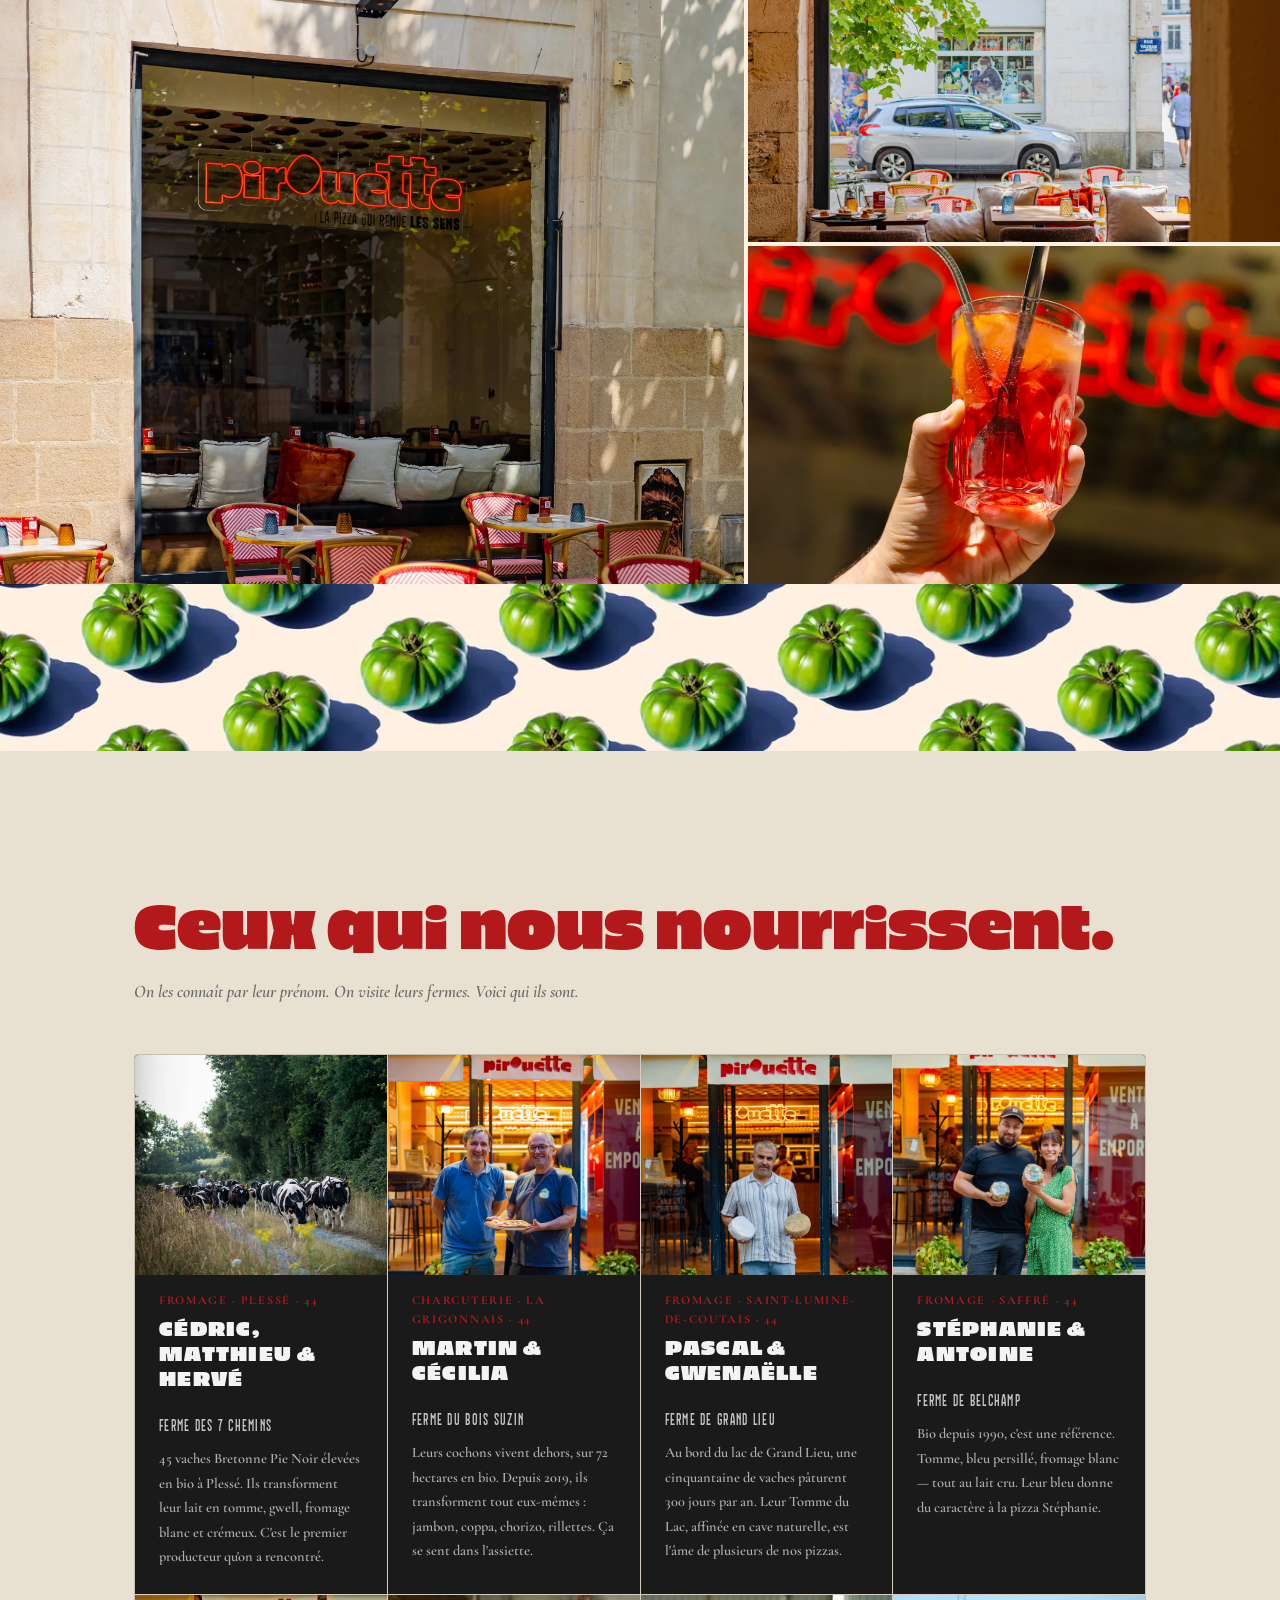
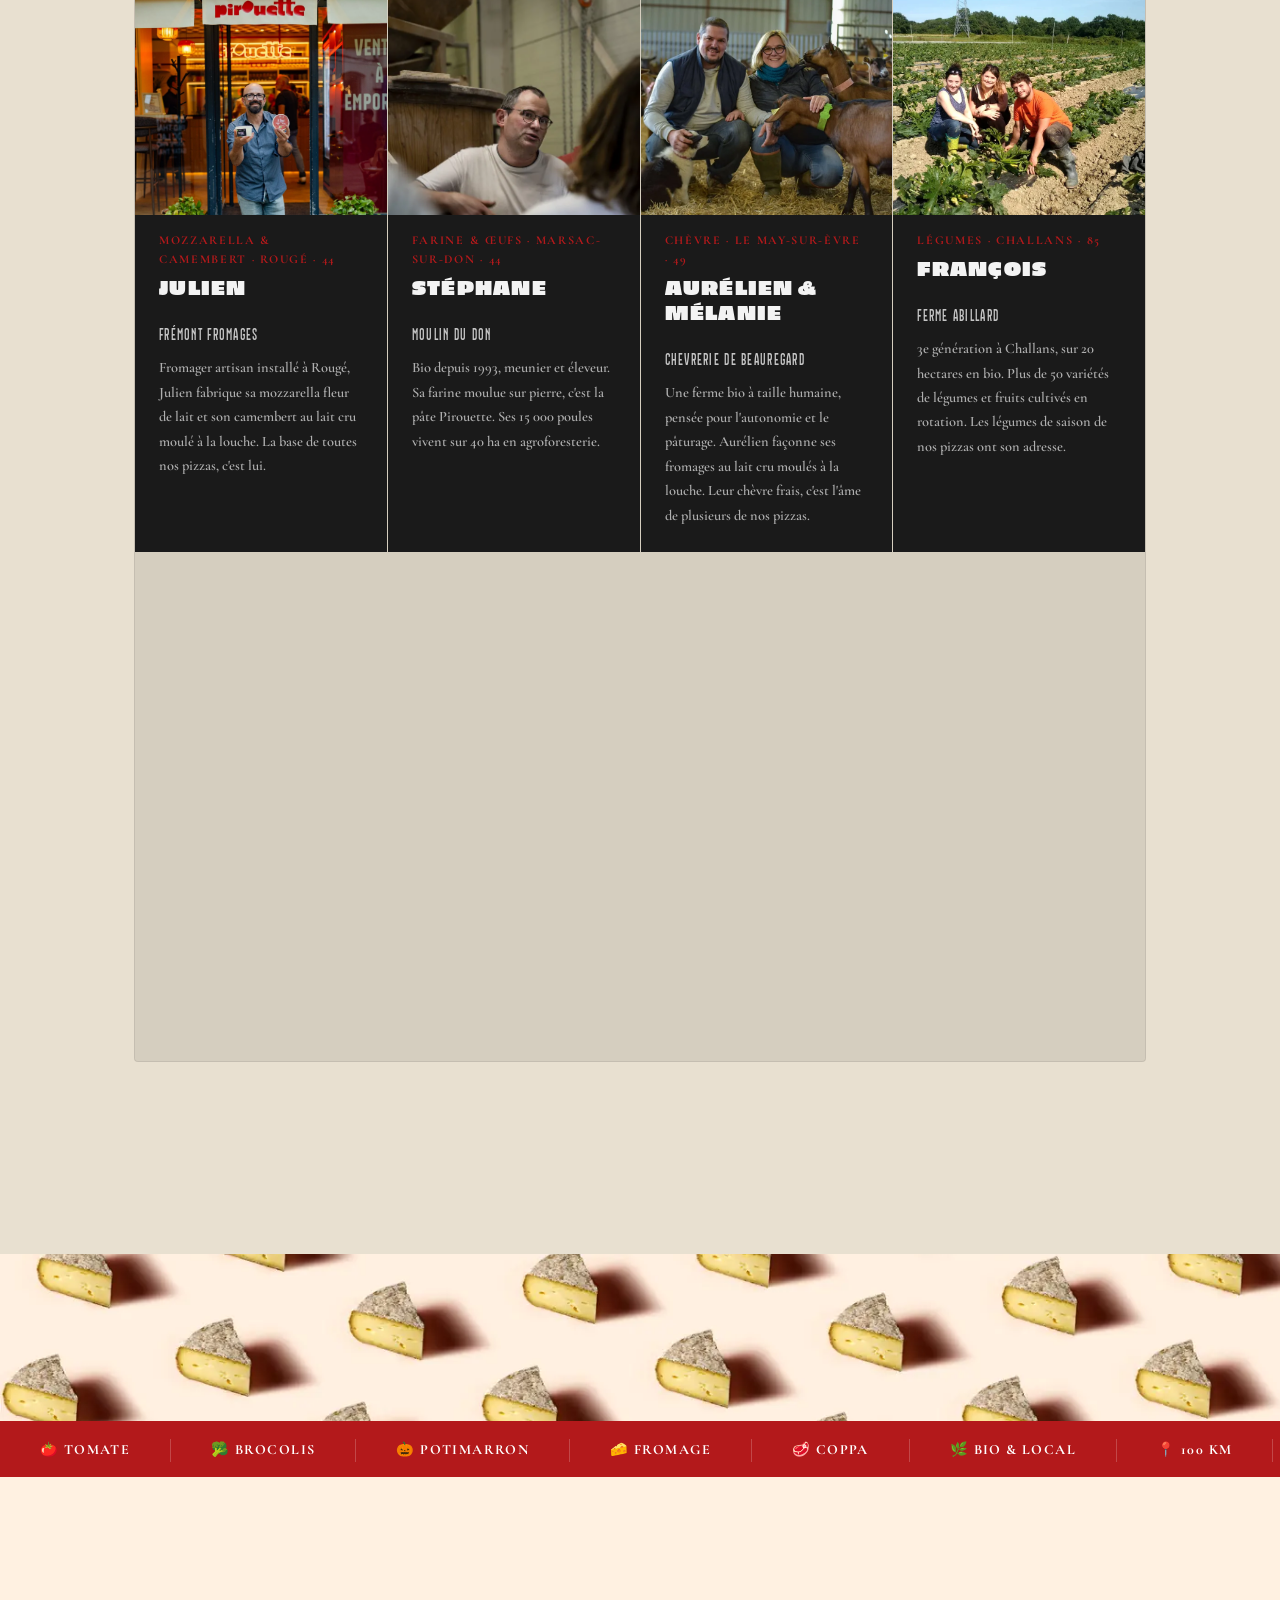
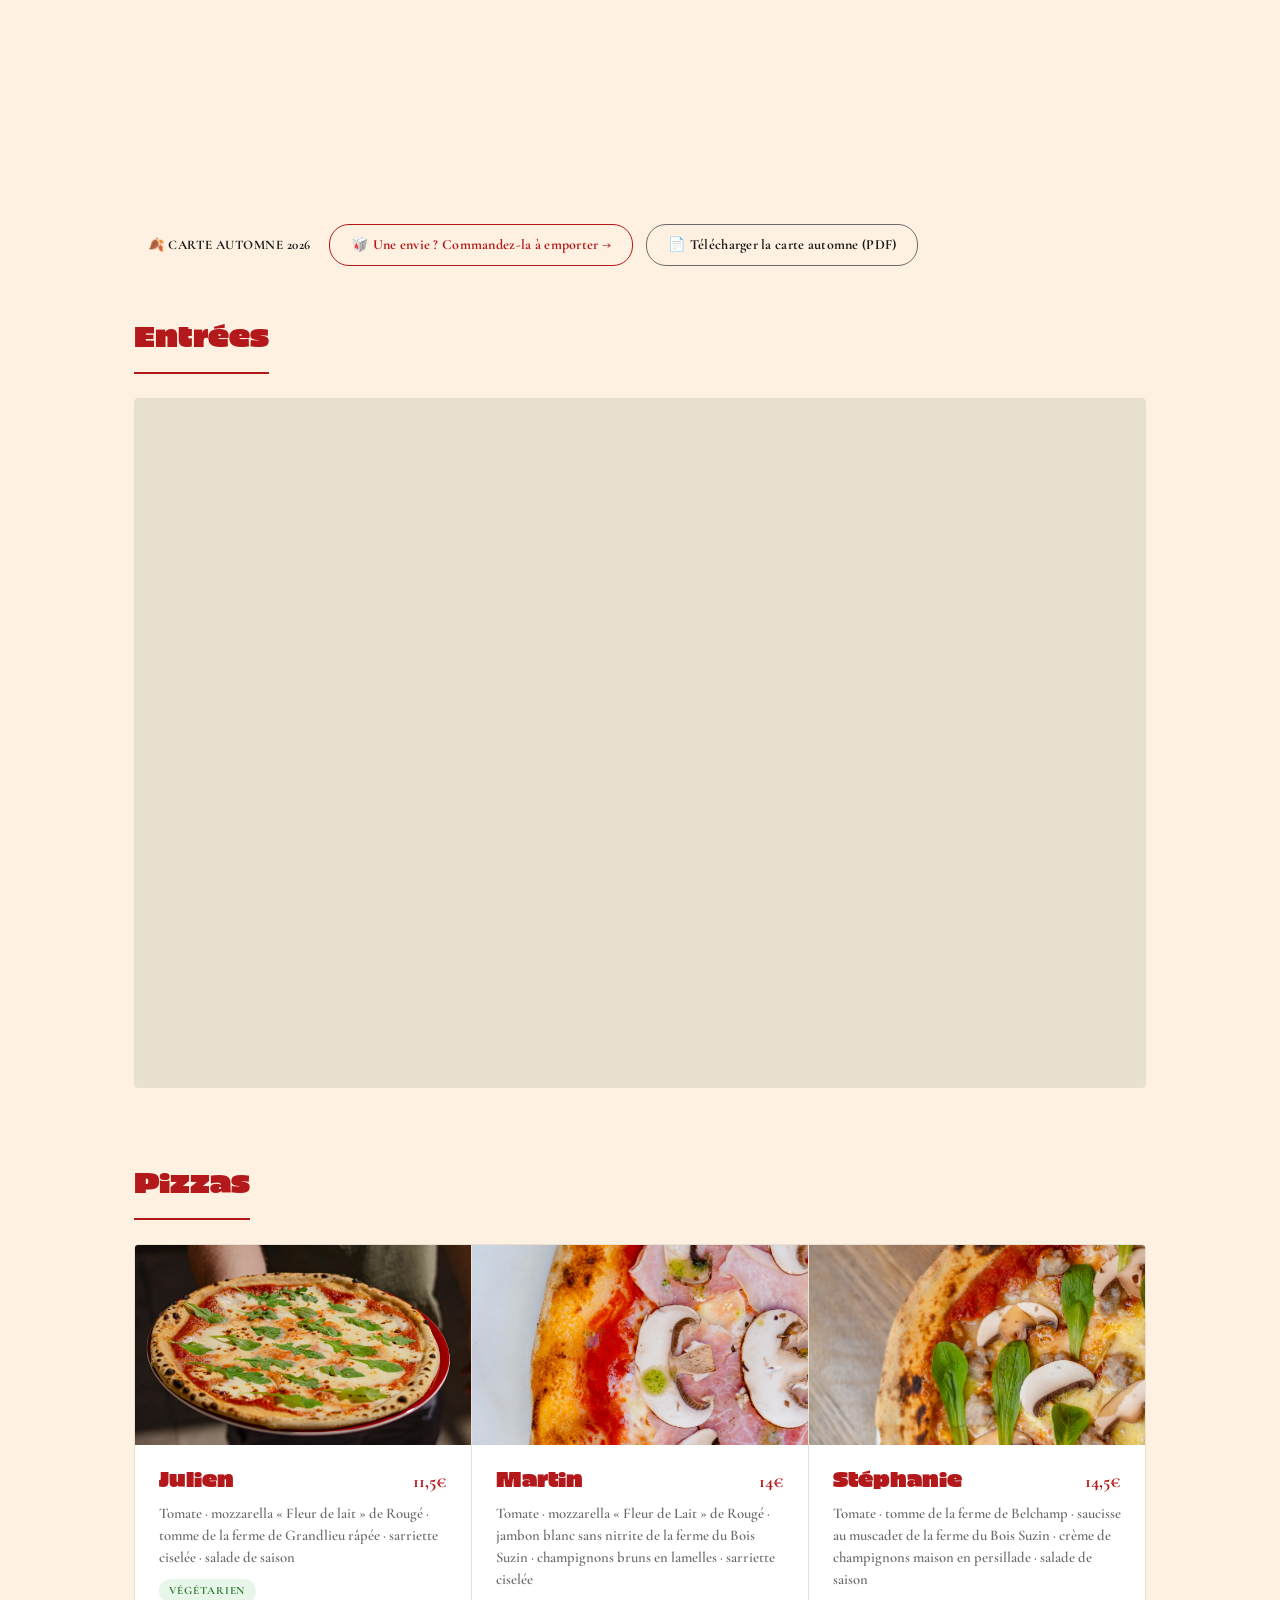
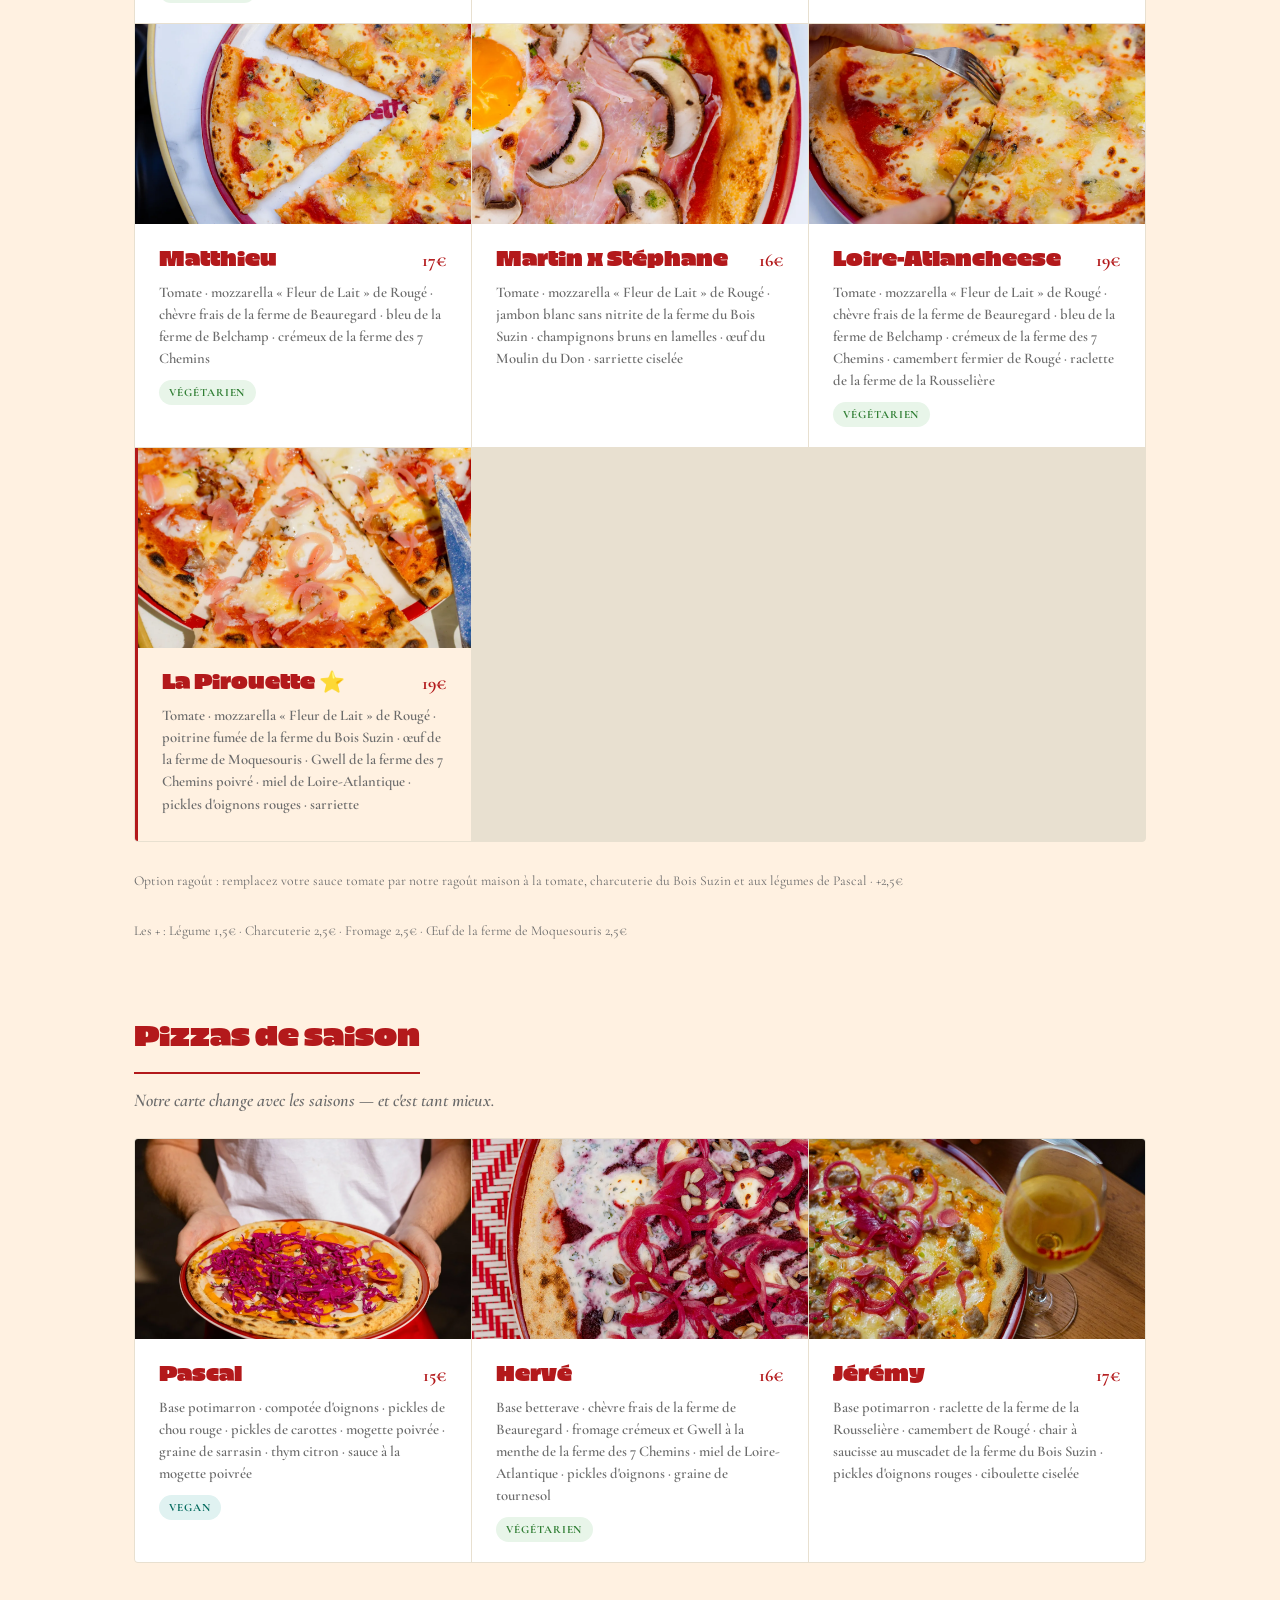
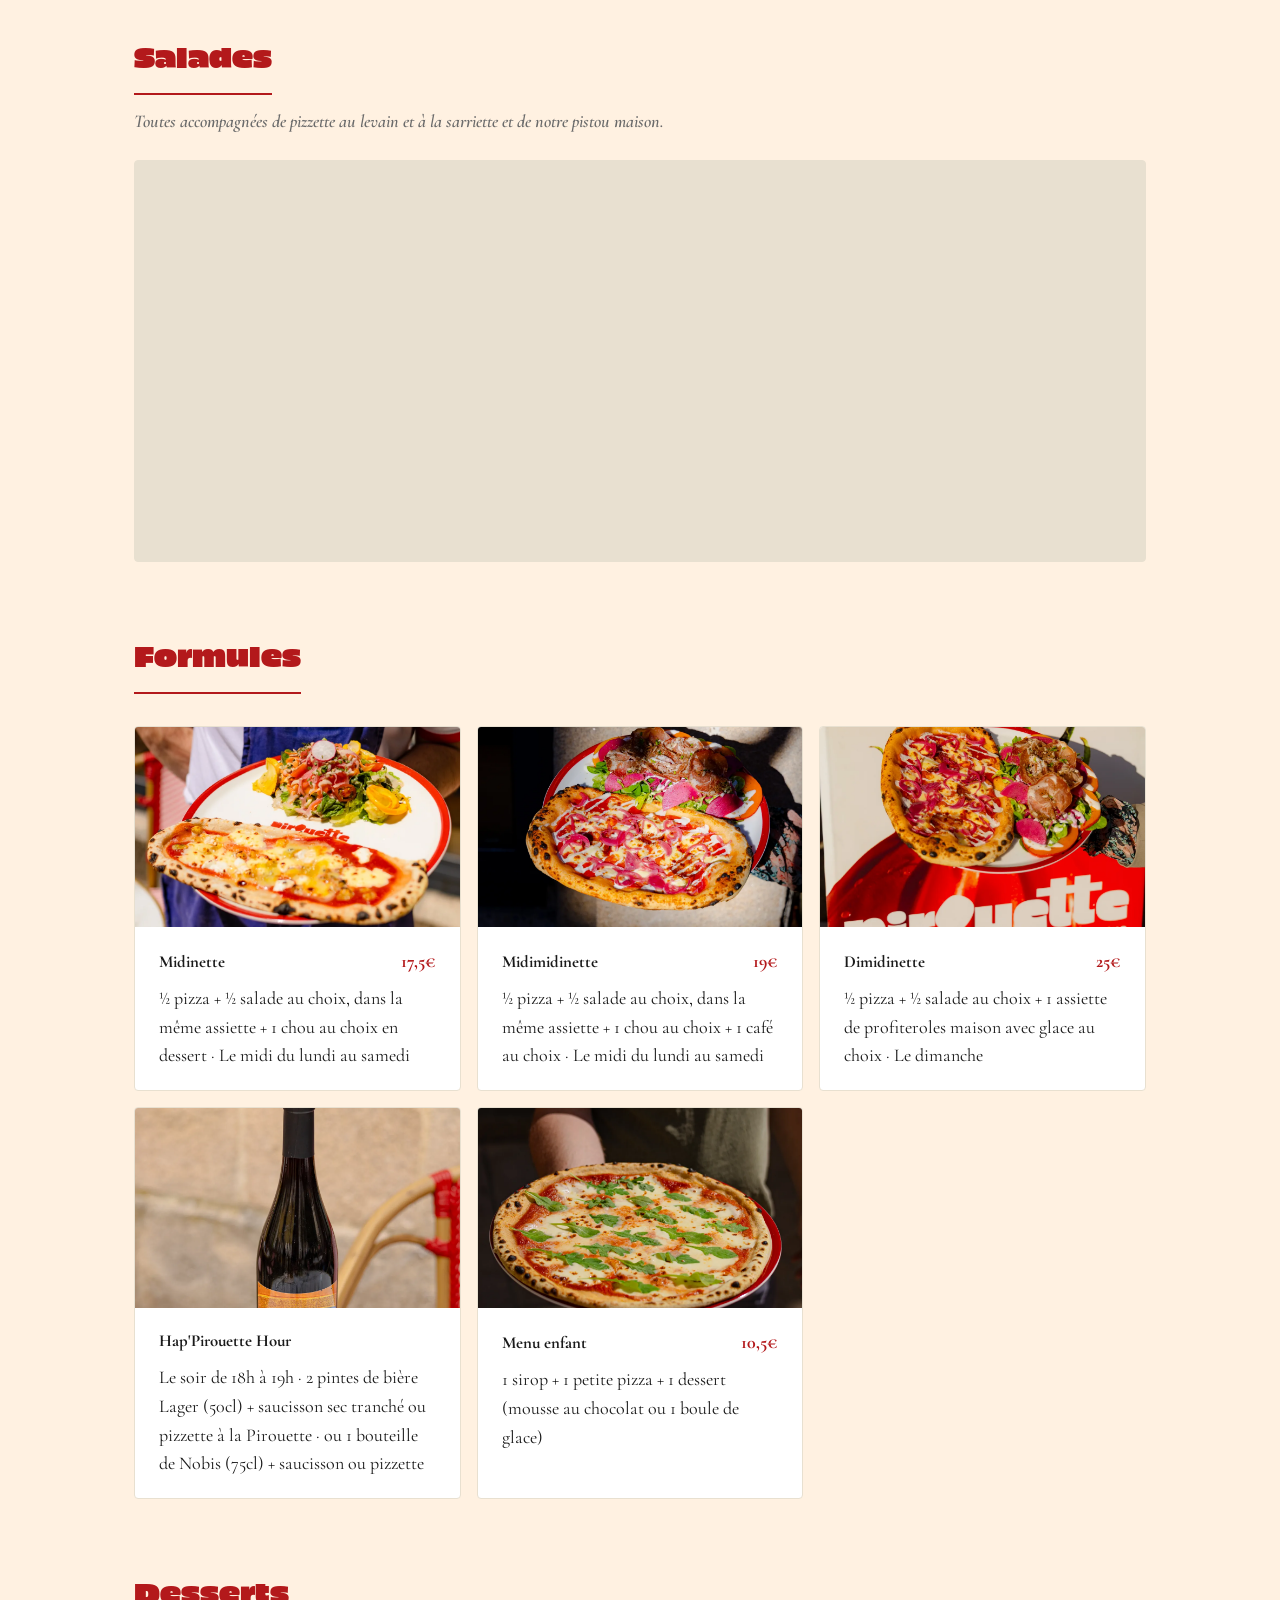
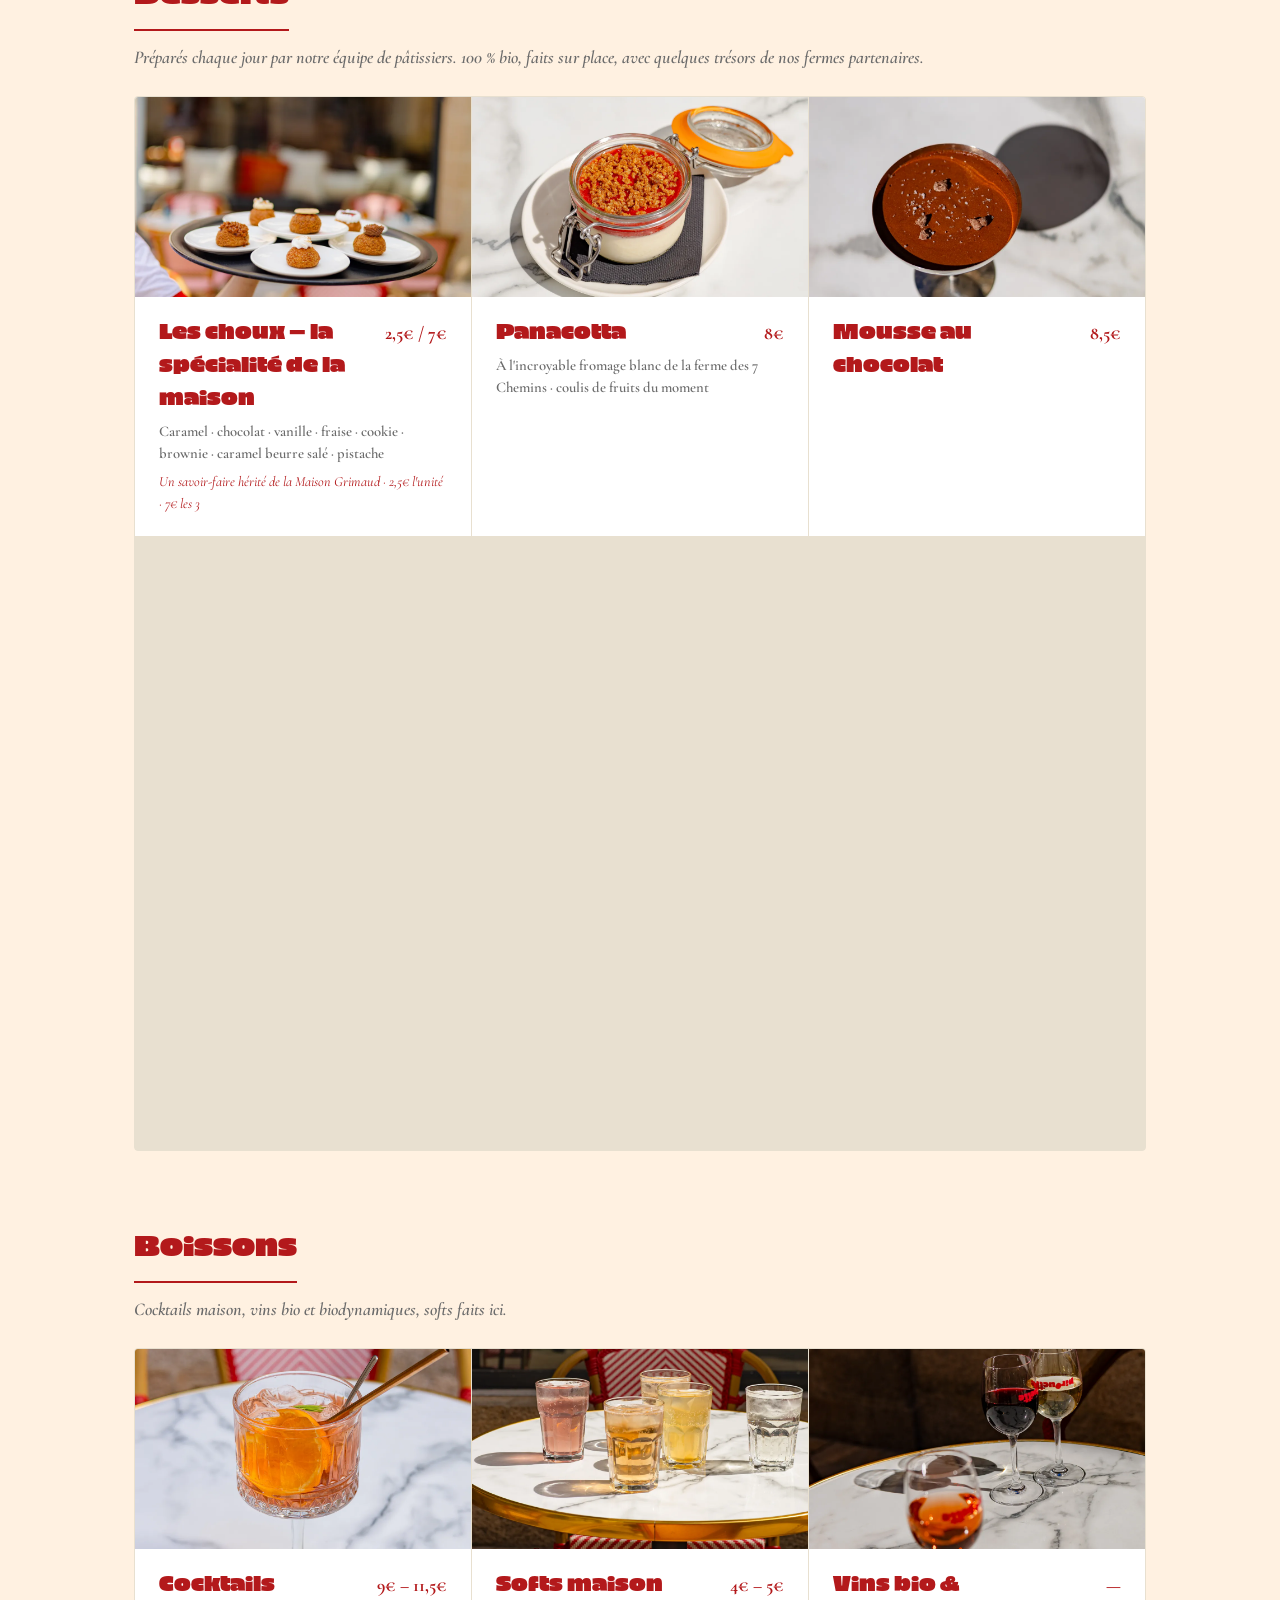
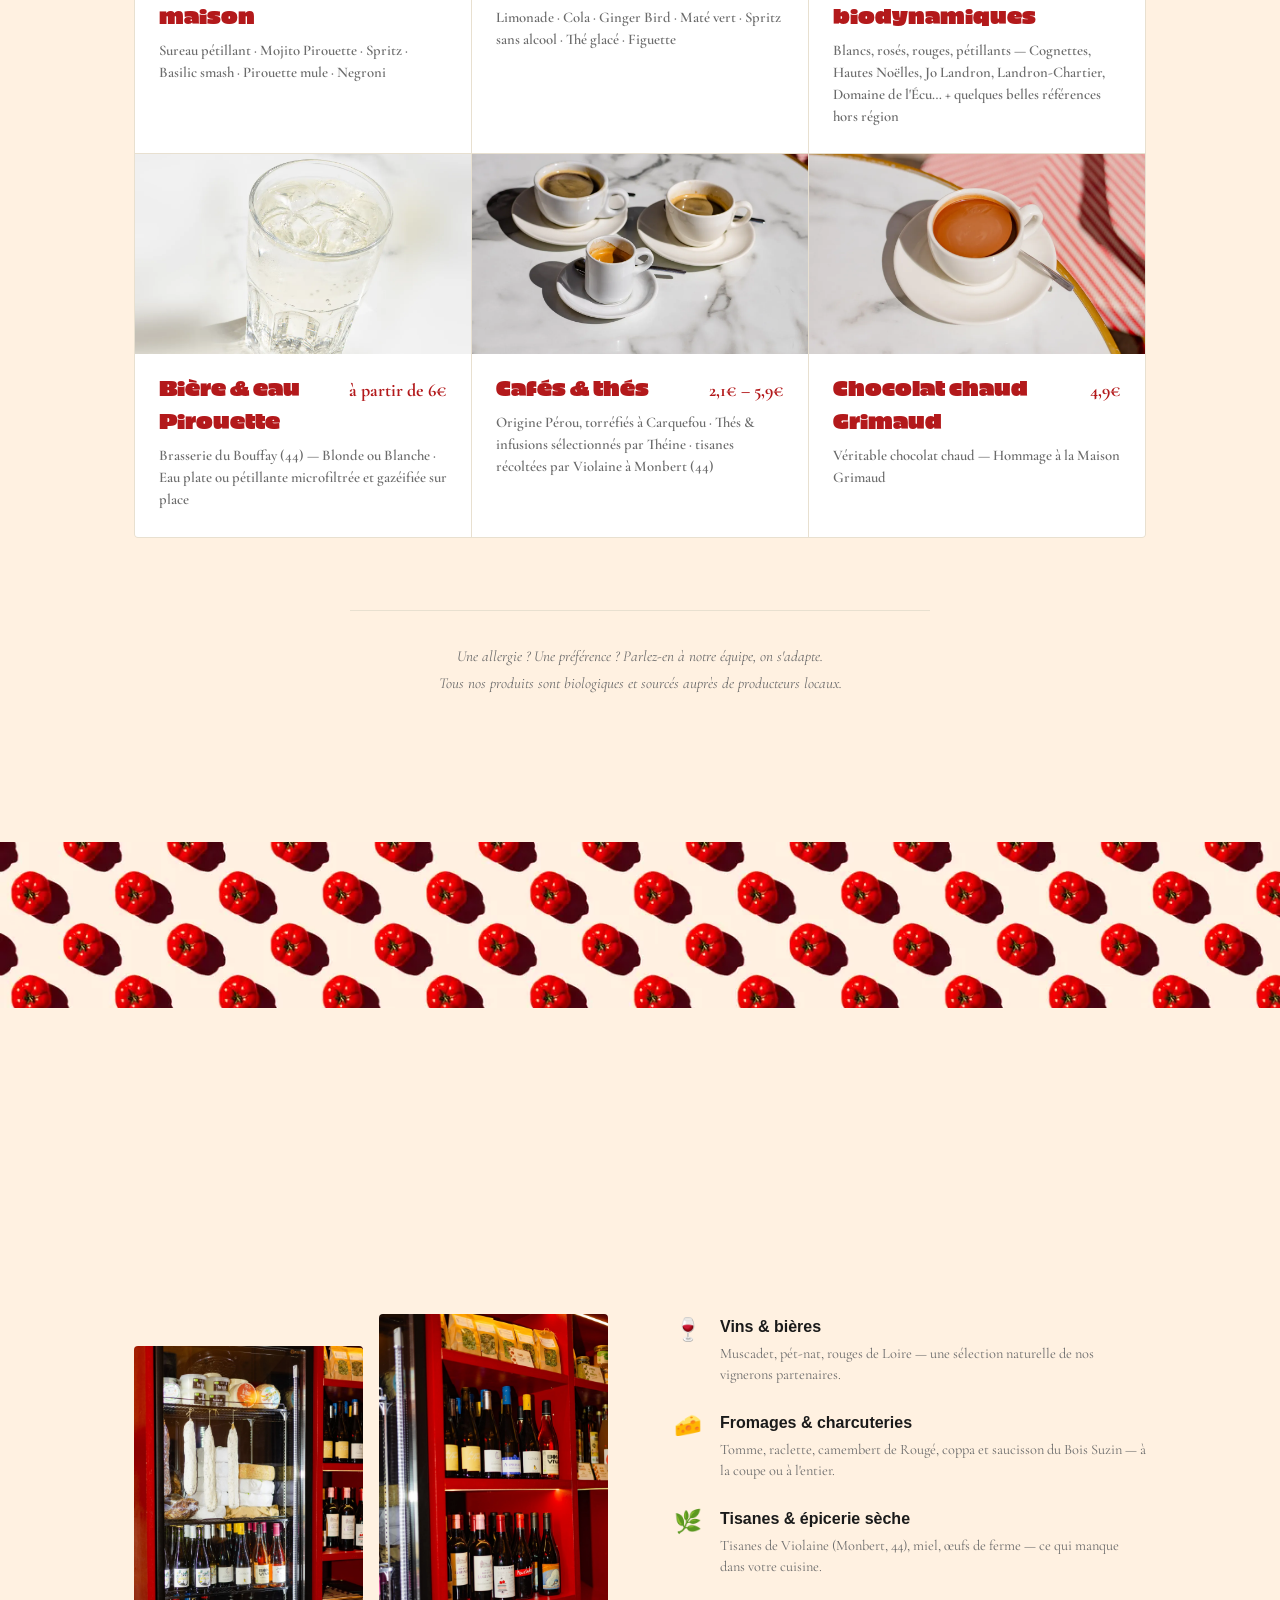
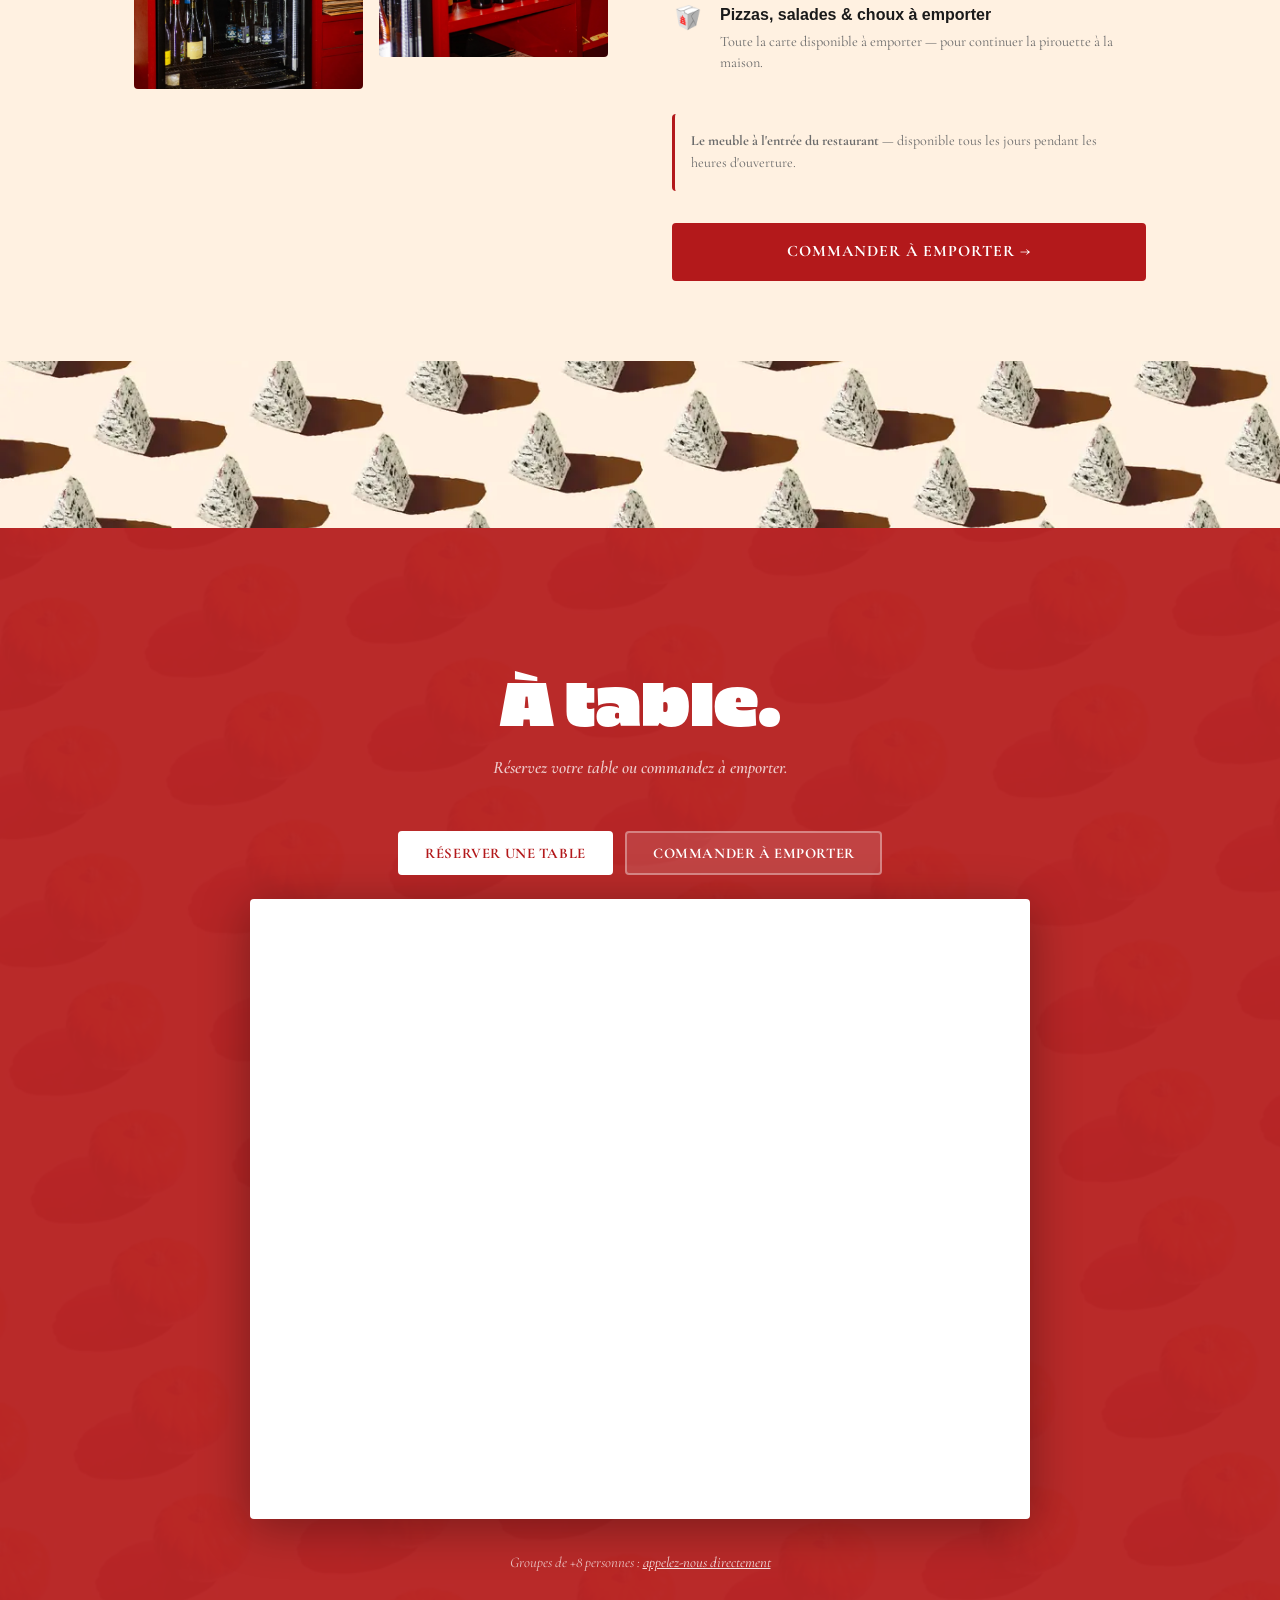
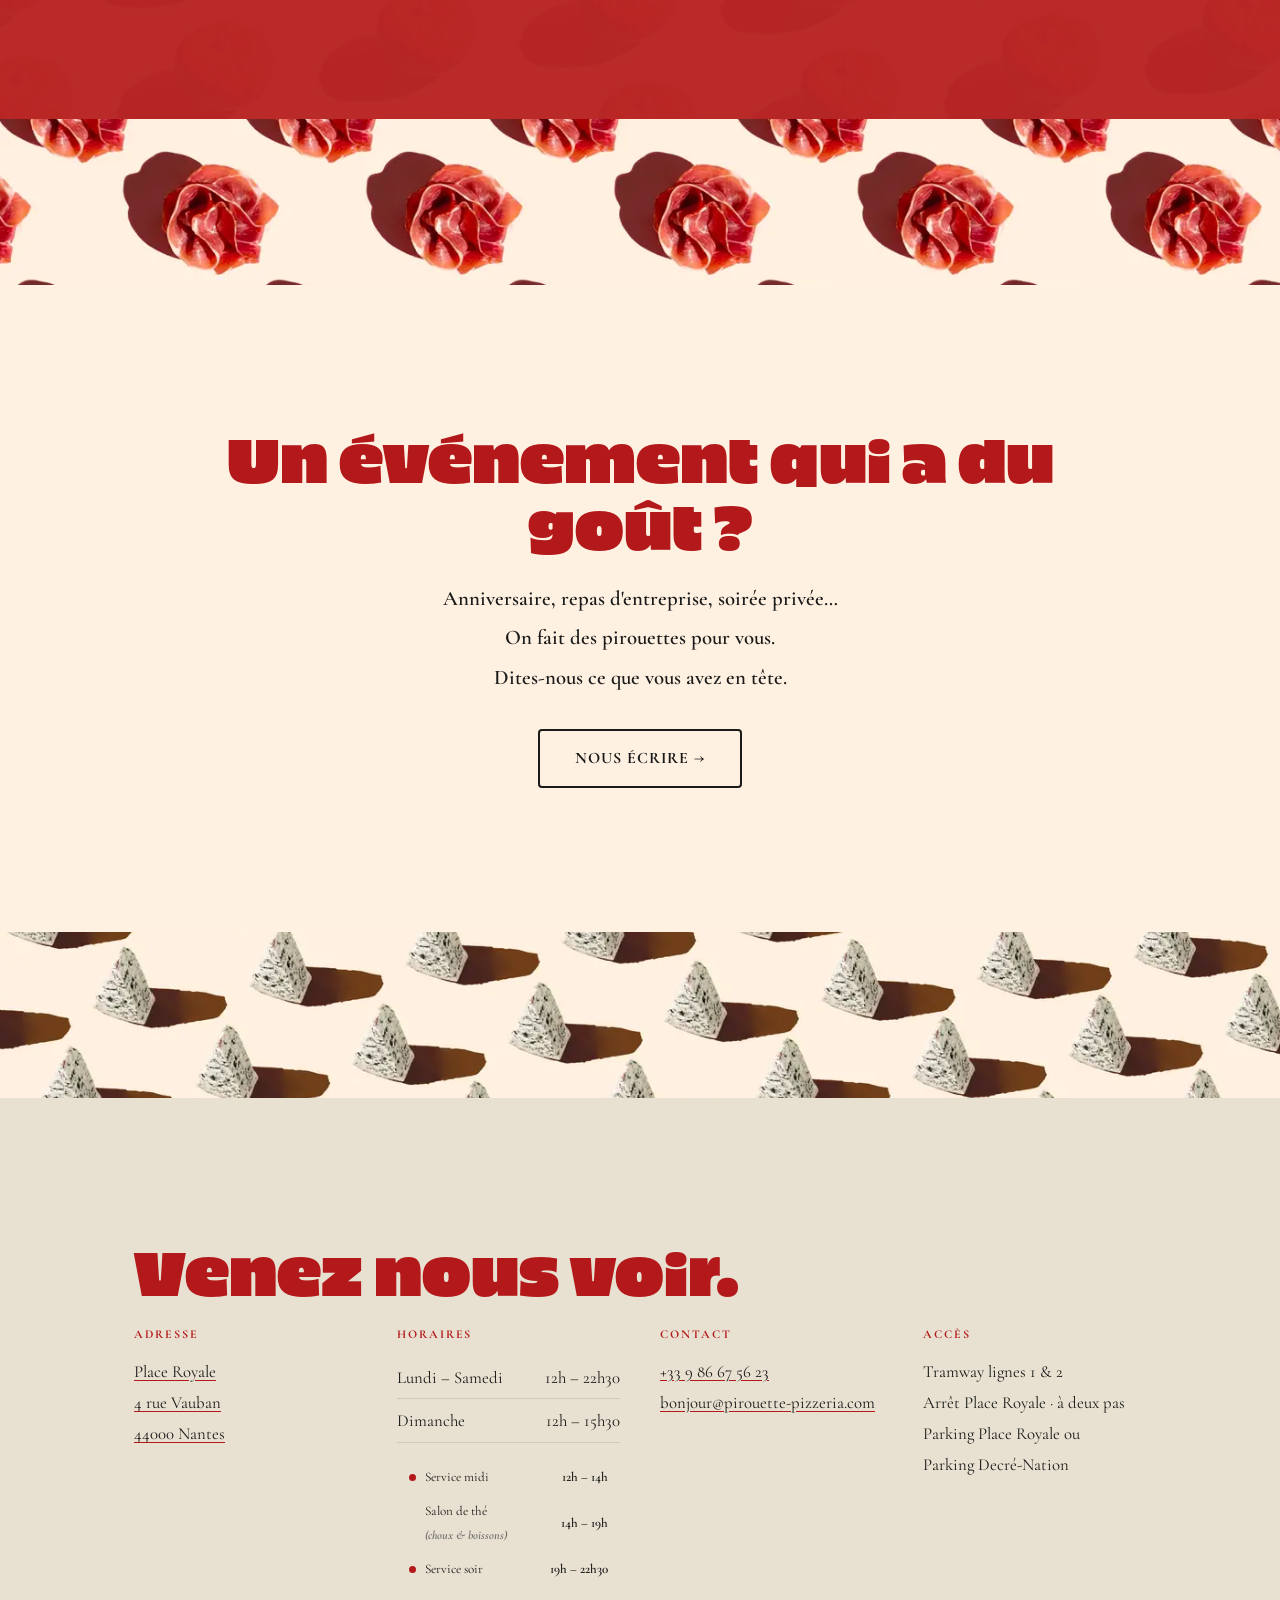
==== commit 0a96d5b5: "Photo : cocktail maison recentré" ====
--- a/index.html
+++ b/index.html
@@ -563,7 +563,7 @@
         <p class="carte__cat-intro">Cocktails maison, vins bio et biodynamiques, softs faits ici.</p>
         <div class="carte__grid">
           <div class="pizza-card pizza-card--photo">
-            <picture><source srcset="assets/boissons-cocktails.webp" type="image/webp"><img src="assets/boissons-cocktails.jpg" alt="Spritz maison" class="pizza-card__img" loading="lazy" /></picture>
+            <picture><source srcset="assets/boissons-cocktails.webp" type="image/webp"><img src="assets/boissons-cocktails.jpg" alt="Cocktail maison à l'orange et au romarin" class="pizza-card__img" loading="lazy" /></picture>
             <div class="pizza-card__content">
               <div class="pizza-card__header"><span class="pizza-card__name">Cocktails maison</span><span class="pizza-card__price">9€ – 11,5€</span></div>
               <p class="pizza-card__ingr">Sureau pétillant · Mojito Pirouette · Spritz · Basilic smash · Pirouette mule · Negroni</p>
